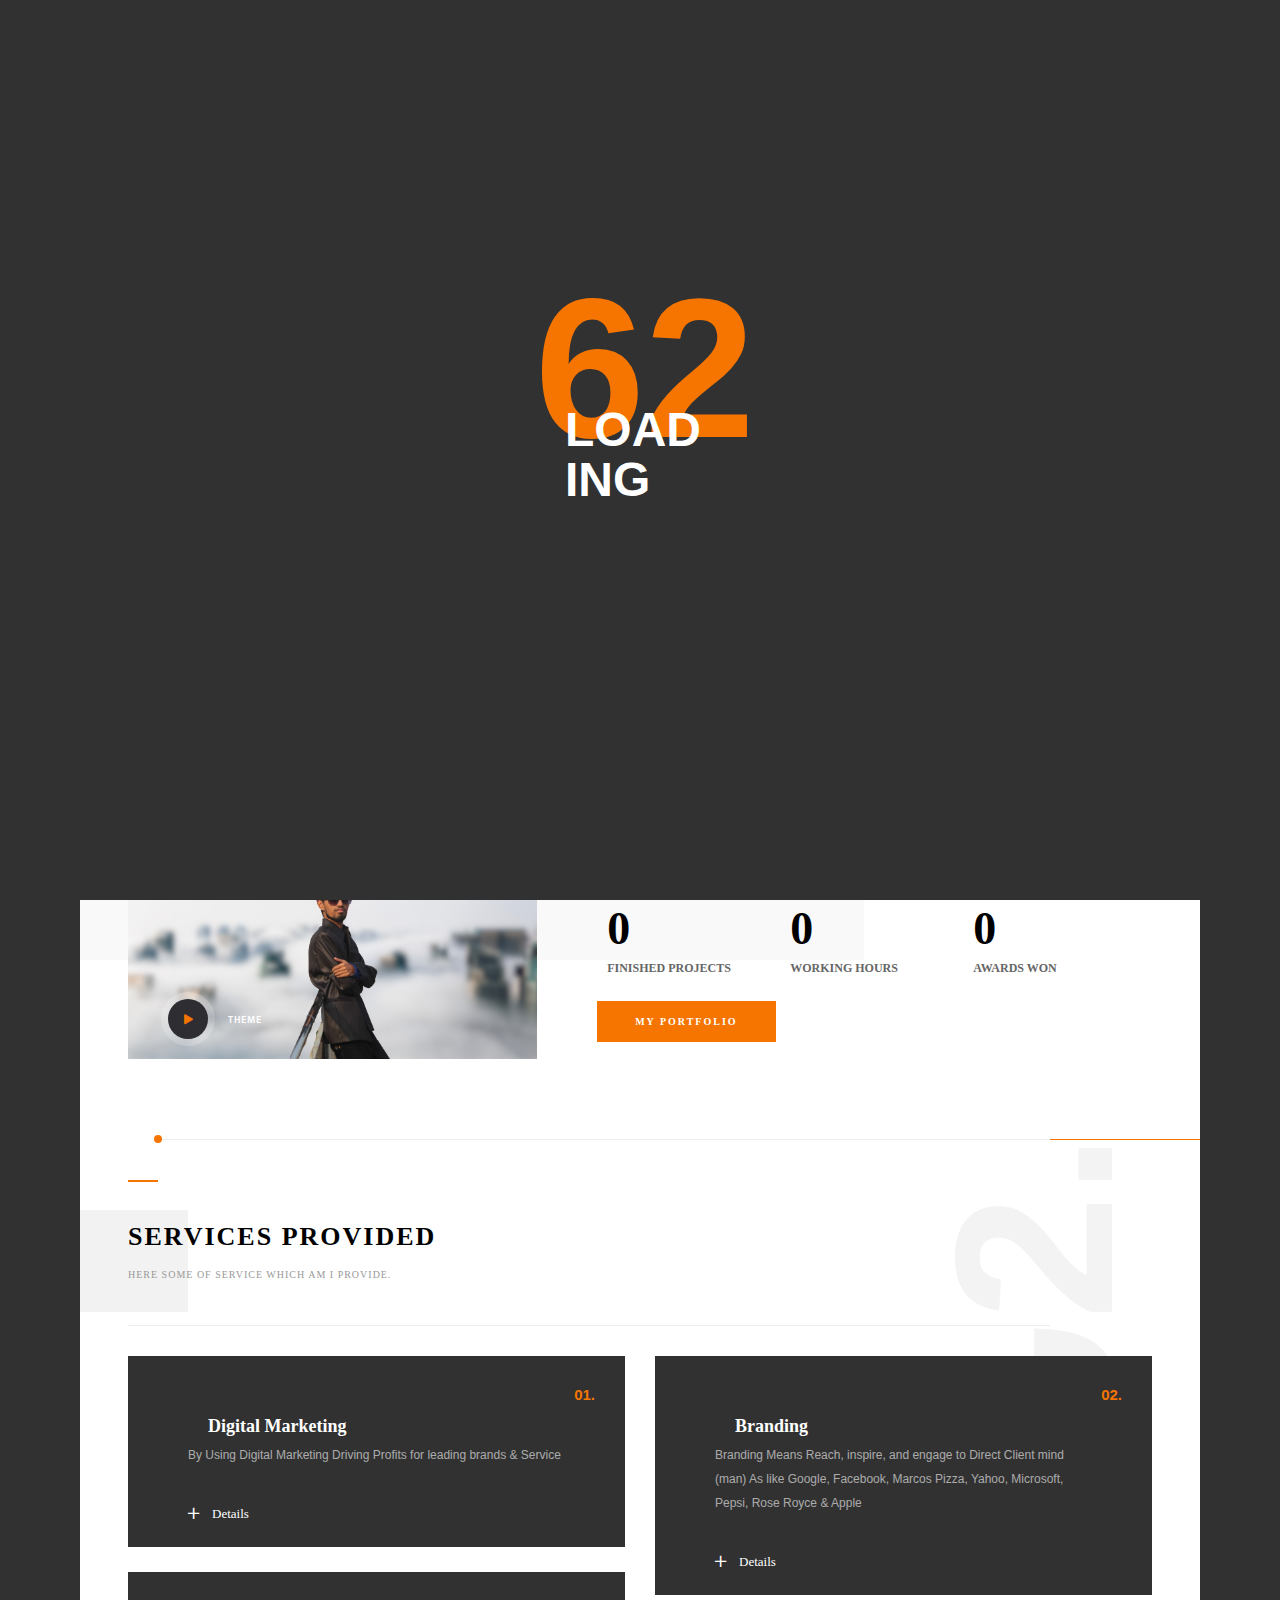
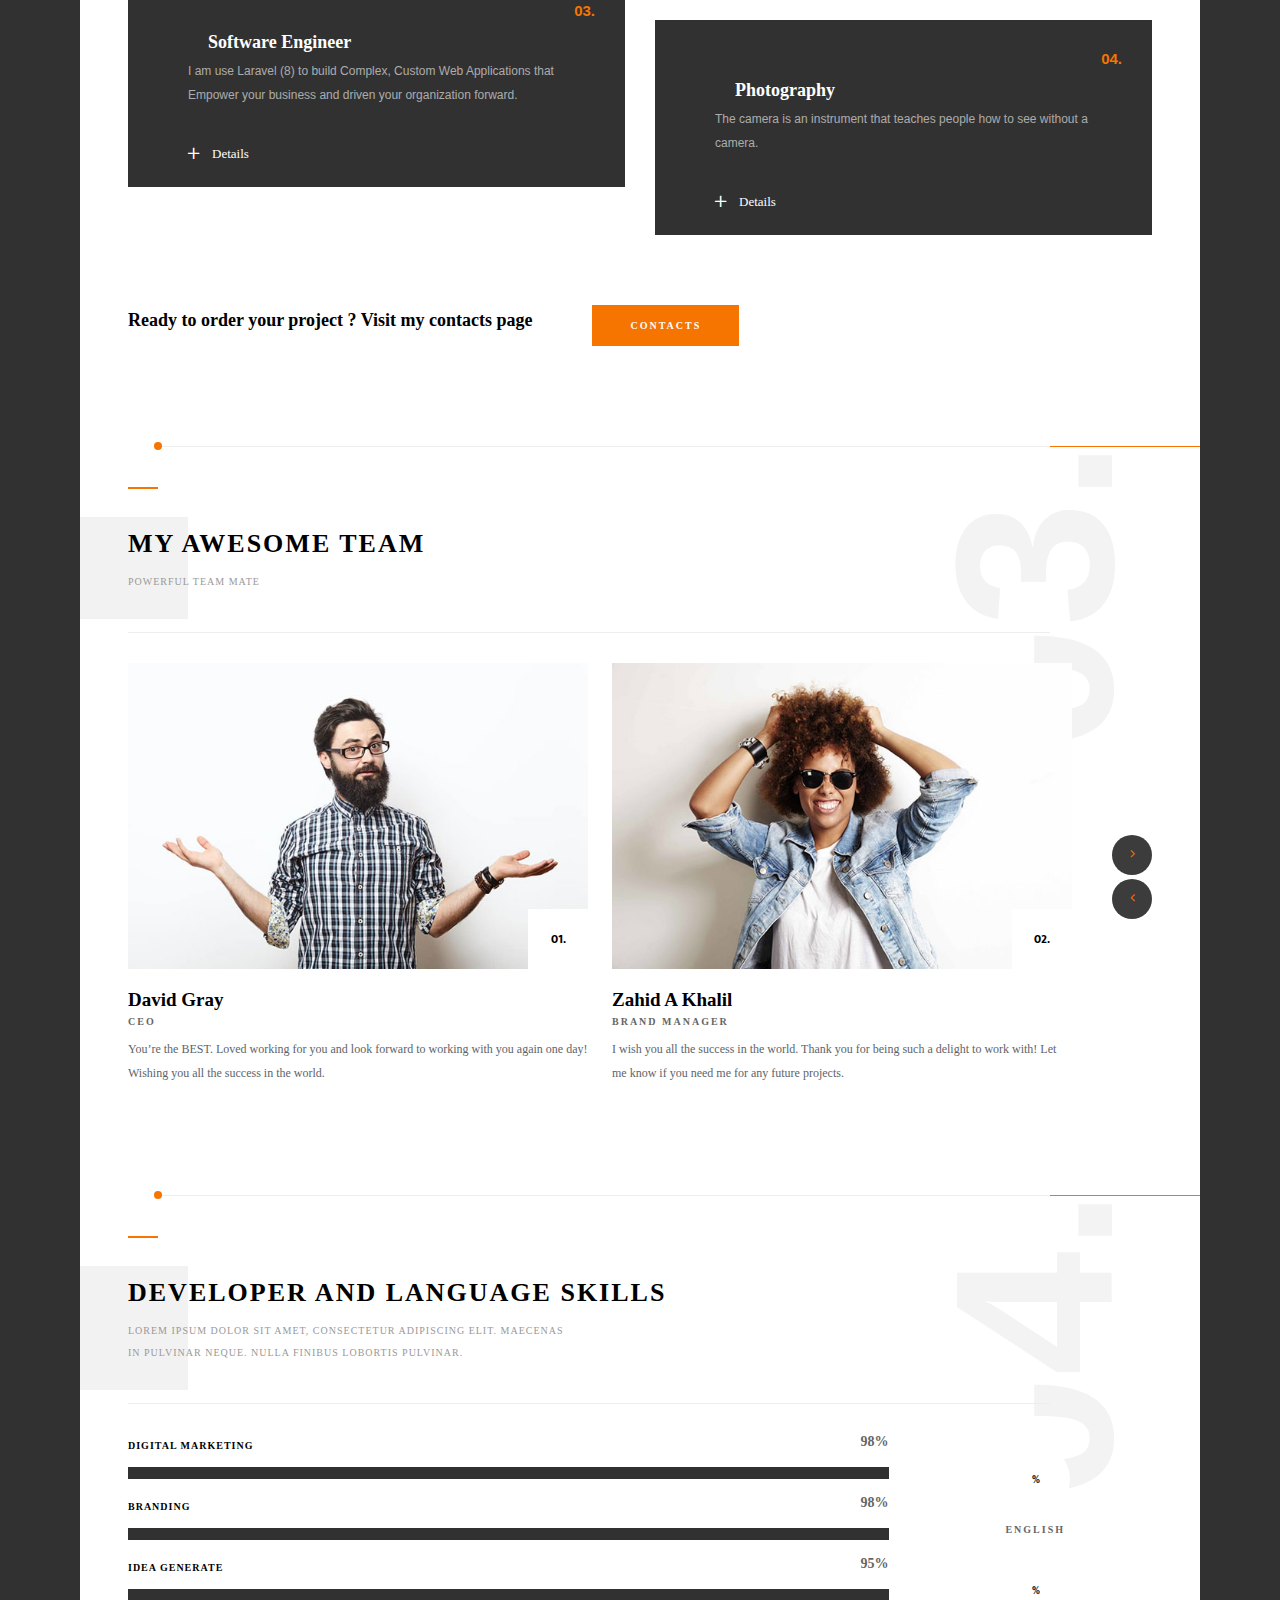
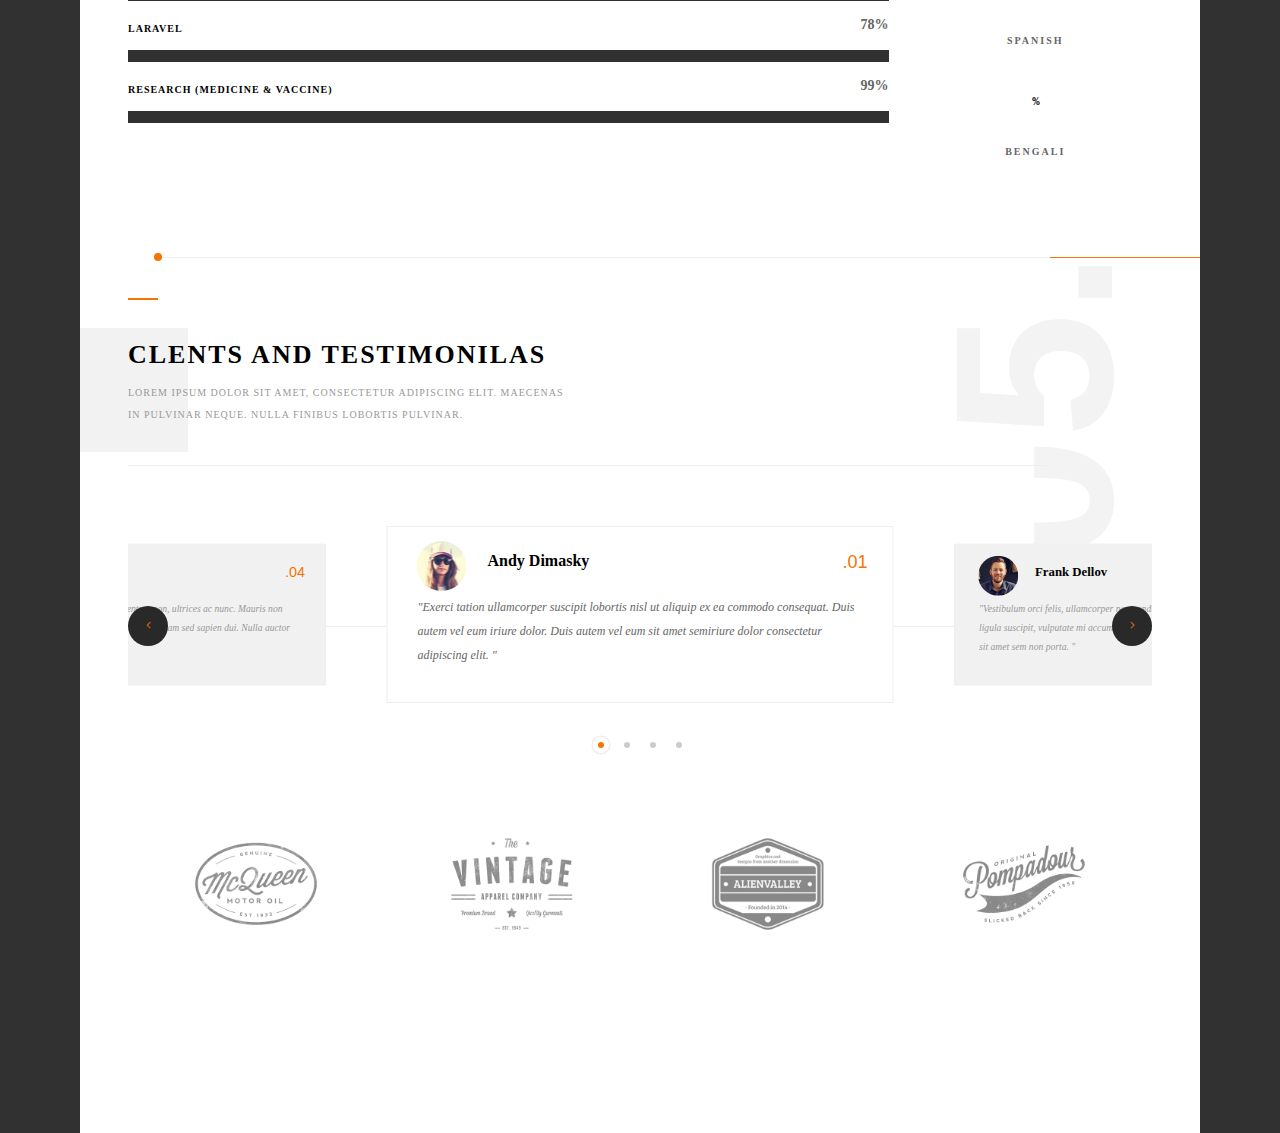
==== about.html @ 02df58ff "final" ====
<!DOCTYPE html>
<html class="no-js" lang="en-US" prefix="og: https://ogp.me/ns#">

<!-- Mirrored from www.shahidmahmum.com/about/ by HTTrack Website Copier/3.x [XR&CO'2014], Sat, 22 Jan 2022 09:14:54 GMT -->
<!-- Added by HTTrack -->
<meta http-equiv="content-type" content="text/html;charset=UTF-8" /><!-- /Added by HTTrack -->

<head>
    <
    <meta charset="UTF-8">
    <meta name="viewport"
        content="width=device-width, initial-scale=1.0, minimum-scale=1.0, maximum-scale=1.0, user-scalable=no">
    <title>About - Shahid Mahmum</title>    

 
    <style type="text/css">
        img.wp-smiley,
        img.emoji {
            display: inline !important;
            border: none !important;
            box-shadow: none !important;
            height: 1em !important;
            width: 1em !important;
            margin: 0 .07em !important;
            vertical-align: -0.1em !important;
            background: none !important;
            padding: 0 !important;
        }
    </style>

    <style id='wp-block-library-theme-inline-css' type='text/css'>
        #start-resizable-editor-section {
            display: none
        }

        .wp-block-audio figcaption {
            color: #555;
            font-size: 13px;
            text-align: center
        }

        .is-dark-theme .wp-block-audio figcaption {
            color: hsla(0, 0%, 100%, .65)
        }

        .wp-block-code {
            font-family: Menlo, Consolas, monaco, monospace;
            color: #1e1e1e;
            padding: .8em 1em;
            border: 1px solid #ddd;
            border-radius: 4px
        }

        .wp-block-embed figcaption {
            color: #555;
            font-size: 13px;
            text-align: center
        }

        .is-dark-theme .wp-block-embed figcaption {
            color: hsla(0, 0%, 100%, .65)
        }

        .blocks-gallery-caption {
            color: #555;
            font-size: 13px;
            text-align: center
        }

        .is-dark-theme .blocks-gallery-caption {
            color: hsla(0, 0%, 100%, .65)
        }

        .wp-block-image figcaption {
            color: #555;
            font-size: 13px;
            text-align: center
        }

        .is-dark-theme .wp-block-image figcaption {
            color: hsla(0, 0%, 100%, .65)
        }

        .wp-block-pullquote {
            border-top: 4px solid;
            border-bottom: 4px solid;
            margin-bottom: 1.75em;
            color: currentColor
        }

        .wp-block-pullquote__citation,
        .wp-block-pullquote cite,
        .wp-block-pullquote footer {
            color: currentColor;
            text-transform: uppercase;
            font-size: .8125em;
            font-style: normal
        }

        .wp-block-quote {
            border-left: .25em solid;
            margin: 0 0 1.75em;
            padding-left: 1em
        }

        .wp-block-quote cite,
        .wp-block-quote footer {
            color: currentColor;
            font-size: .8125em;
            position: relative;
            font-style: normal
        }

        .wp-block-quote.has-text-align-right {
            border-left: none;
            border-right: .25em solid;
            padding-left: 0;
            padding-right: 1em
        }

        .wp-block-quote.has-text-align-center {
            border: none;
            padding-left: 0
        }

        .wp-block-quote.is-large,
        .wp-block-quote.is-style-large {
            border: none
        }

        .wp-block-search .wp-block-search__label {
            font-weight: 700
        }

        .wp-block-group.has-background {
            padding: 1.25em 2.375em;
            margin-top: 0;
            margin-bottom: 0
        }

        .wp-block-separator {
            border: none;
            border-bottom: 2px solid;
            margin-left: auto;
            margin-right: auto;
            opacity: .4
        }

        .wp-block-separator:not(.is-style-wide):not(.is-style-dots) {
            width: 100px
        }

        .wp-block-separator.has-background:not(.is-style-dots) {
            border-bottom: none;
            height: 1px
        }

        .wp-block-separator.has-background:not(.is-style-wide):not(.is-style-dots) {
            height: 2px
        }

        .wp-block-table thead {
            border-bottom: 3px solid
        }

        .wp-block-table tfoot {
            border-top: 3px solid
        }

        .wp-block-table td,
        .wp-block-table th {
            padding: .5em;
            border: 1px solid;
            word-break: normal
        }

        .wp-block-table figcaption {
            color: #555;
            font-size: 13px;
            text-align: center
        }

        .is-dark-theme .wp-block-table figcaption {
            color: hsla(0, 0%, 100%, .65)
        }

        .wp-block-video figcaption {
            color: #555;
            font-size: 13px;
            text-align: center
        }

        .is-dark-theme .wp-block-video figcaption {
            color: hsla(0, 0%, 100%, .65)
        }

        .wp-block-template-part.has-background {
            padding: 1.25em 2.375em;
            margin-top: 0;
            margin-bottom: 0
        }

        #end-resizable-editor-section {
            display: none
        }
    </style>     
 
    <style type="text/css">
        .recentcomments a {
            display: inline !important;
            padding: 0 !important;
            margin: 0 !important;
        }
    </style>
    <meta name="generator" content="Powered by WPBakery Page Builder - drag and drop page builder for WordPress." />
    <meta name="generator"
        content="Powered by Slider Revolution 6.4.11 - responsive, Mobile-Friendly Slider Plugin for WordPress with comfortable drag and drop interface." />
    <script type="text/javascript">function setREVStartSize(e) {
            //window.requestAnimationFrame(function() {				 
            window.RSIW = window.RSIW === undefined ? window.innerWidth : window.RSIW;
            window.RSIH = window.RSIH === undefined ? window.innerHeight : window.RSIH;
            try {
                var pw = document.getElementById(e.c).parentNode.offsetWidth,
                    newh;
                pw = pw === 0 || isNaN(pw) ? window.RSIW : pw;
                e.tabw = e.tabw === undefined ? 0 : parseInt(e.tabw);
                e.thumbw = e.thumbw === undefined ? 0 : parseInt(e.thumbw);
                e.tabh = e.tabh === undefined ? 0 : parseInt(e.tabh);
                e.thumbh = e.thumbh === undefined ? 0 : parseInt(e.thumbh);
                e.tabhide = e.tabhide === undefined ? 0 : parseInt(e.tabhide);
                e.thumbhide = e.thumbhide === undefined ? 0 : parseInt(e.thumbhide);
                e.mh = e.mh === undefined || e.mh == "" || e.mh === "auto" ? 0 : parseInt(e.mh, 0);
                if (e.layout === "fullscreen" || e.l === "fullscreen")
                    newh = Math.max(e.mh, window.RSIH);
                else {
                    e.gw = Array.isArray(e.gw) ? e.gw : [e.gw];
                    for (var i in e.rl) if (e.gw[i] === undefined || e.gw[i] === 0) e.gw[i] = e.gw[i - 1];
                    e.gh = e.el === undefined || e.el === "" || (Array.isArray(e.el) && e.el.length == 0) ? e.gh : e.el;
                    e.gh = Array.isArray(e.gh) ? e.gh : [e.gh];
                    for (var i in e.rl) if (e.gh[i] === undefined || e.gh[i] === 0) e.gh[i] = e.gh[i - 1];

                    var nl = new Array(e.rl.length),
                        ix = 0,
                        sl;
                    e.tabw = e.tabhide >= pw ? 0 : e.tabw;
                    e.thumbw = e.thumbhide >= pw ? 0 : e.thumbw;
                    e.tabh = e.tabhide >= pw ? 0 : e.tabh;
                    e.thumbh = e.thumbhide >= pw ? 0 : e.thumbh;
                    for (var i in e.rl) nl[i] = e.rl[i] < window.RSIW ? 0 : e.rl[i];
                    sl = nl[0];
                    for (var i in nl) if (sl > nl[i] && nl[i] > 0) { sl = nl[i]; ix = i; }
                    var m = pw > (e.gw[ix] + e.tabw + e.thumbw) ? 1 : (pw - (e.tabw + e.thumbw)) / (e.gw[ix]);
                    newh = (e.gh[ix] * m) + (e.tabh + e.thumbh);
                }
                if (window.rs_init_css === undefined) window.rs_init_css = document.head.appendChild(document.createElement("style"));
                document.getElementById(e.c).height = newh + "px";
                window.rs_init_css.innerHTML += "#" + e.c + "_wrapper { height: " + newh + "px }";
            } catch (e) {
                console.log("Failure at Presize of Slider:" + e)
            }
            //});
        };</script>
    <style id="zonar-dynamic-css" title="dynamic-css" class="redux-options-output">
        body {
            font-family: Ubuntu;
            font-display: swap;
        }

        p,
        .main-about-text-area {
            font-family: Ubuntu;
            font-display: swap;
        }

        .loading-text-container {
            font-family: Ubuntu;
            font-display: swap;
        }

        .btn,
        .vc-section button,
        .custom-form button,
        .vc-section input[type=submit] {
            font-family: Ubuntu;
            font-display: swap;
        }

        .start-btn {
            font-family: Ubuntu;
            font-display: swap;
        }

        .page-subtitle {
            font-family: Ubuntu;
            font-display: swap;
        }

        .menu-button-text,
        .share-btn span {
            font-family: Ubuntu;
            font-display: swap;
        }

        .ns-text-logo {
            font-family: Ubuntu;
            font-display: swap;
        }

        .sliding-menu a {
            font-family: Ubuntu;
            font-display: swap;
        }

        .sliding-menu a:hover {
            font-family: Ubuntu;
            font-display: swap;
        }

        .current-menu-parent>a,
        .current-menu-item>a {
            font-family: Ubuntu;
            font-display: swap;
        }

        .header-contacts li,
        .contacts-btn {
            font-family: Ubuntu;
            font-display: swap;
        }

        .page-scroll-nav_wrap li a,
        .fixed-bottom-panel .gallery-filters a,
        .pagination a {
            font-family: Ubuntu;
            font-display: swap;
        }

        .half-hero-wrap h1,
        .hhw-vis.half-hero-wrap h1 {
            font-family: Ubuntu;
            font-display: swap;
        }

        .half-hero-wrap h4 {
            font-family: Ubuntu;
            font-display: swap;
        }

        .grid-carousel-title h3,
        .grid-carousel-title h3 a {
            font-family: Ubuntu;
            font-display: swap;
        }

        .grid-carousel-title h4 {
            font-family: Ubuntu;
            font-display: swap;
        }

        .hhw_header {
            font-family: Ubuntu;
            font-display: swap;
        }

        .hero-decor-numb {
            font-family: Ubuntu;
            font-display: swap;
        }

        .hero-facts-wrap .inline-facts h6 {
            font-family: Ubuntu;
            font-display: swap;
        }

        .hero-facts-wrap .num {
            font-family: Ubuntu;
            font-display: swap;
        }

        .hero_promo-title h4 {
            font-family: Ubuntu;
            font-display: swap;
        }

        .hero_promo-title p {
            font-family: Ubuntu;
            font-display: swap;
        }

        .fixed-column-wrap_title h2 {
            font-family: Ubuntu;
            font-display: swap;
        }

        .fixed-column-wrap_title p {
            font-family: Ubuntu;
            font-display: swap;
        }

        .scroll-notifer {
            font-family: Ubuntu;
            font-display: swap;
        }

        .contact-details-title h2 {
            font-family: Ubuntu;
            font-display: swap;
        }

        .contact-details ul li span {
            font-family: Ubuntu;
            font-display: swap;
        }

        .contact-details ul li,
        .contact-details ul li a {
            font-family: Ubuntu;
            font-display: swap;
        }

        .blog-btn {
            font-family: Ubuntu;
            font-display: swap;
        }

        .blog-btn-filter ul li a {
            font-family: Ubuntu;
            font-display: swap;
        }

        .post-det h3,
        .post-det h3 a {
            font-family: Ubuntu;
            font-display: swap;
        }

        .post-header span,
        .post-header a {
            font-family: Ubuntu;
            font-display: swap;
        }

        .post-link {
            font-family: Ubuntu;
            font-display: swap;
        }

        .section-title h3 {
            font-family: Ubuntu;
            font-display: swap;
        }

        .section-title p {
            font-family: Ubuntu;
            font-display: swap;
        }

        .inline-facts-wrap h6 {
            font-family: Ubuntu;
            font-display: swap;
        }

        .inline-facts-wrap .num {
            font-family: Ubuntu;
            font-display: swap;
        }

        .team-info h3 {
            font-family: Ubuntu;
            font-display: swap;
        }

        .team-info h4 {
            font-family: Ubuntu;
            font-display: swap;
        }

        .team-box p {
            font-family: Ubuntu;
            font-display: swap;
        }

        .testimonilas-text h3 {
            font-family: Ubuntu;
            font-display: swap;
        }

        .testimonilas-text p {
            font-family: Ubuntu;
            font-display: swap;
        }

        .custom-skillbar-title span {
            font-family: Ubuntu;
            font-display: swap;
        }

        .skill-bar-percent {
            font-family: Ubuntu;
            font-display: swap;
        }

        .piechart-holder h4 {
            font-family: Ubuntu;
            font-display: swap;
        }

        .main-about h2 {
            font-family: Ubuntu;
            font-display: swap;
        }

        .process-details h4 {
            font-family: Ubuntu;
            font-display: swap;
        }

        .show-phdc span {
            font-family: Ubuntu;
            font-display: swap;
        }

        .pdcw_list li {
            font-family: Ubuntu;
            font-display: swap;
        }

        .srv-link-text h4 {
            font-family: Ubuntu;
            font-display: swap;
        }

        .accordion a.toggle {
            font-family: Ubuntu;
            font-display: swap;
        }

        .accordion-inner,
        .accordion-inner p {
            font-family: Ubuntu;
            font-display: swap;
        }

        .project-details ul li,
        .project-details ul:after {
            font-family: Ubuntu;
            font-display: swap;
        }

        .pr-subtitle {
            font-family: Ubuntu;
            font-display: swap;
        }
    </style>
    <style type="text/css" class="zonar-custom-dynamic-css">

    </style>


    <noscript>
        <style>
            .wpb_animate_when_almost_visible {
                opacity: 1;
            }
        </style>
    </noscript>



    <!-- -------------------Custom CSS-------------------- -->
    <link rel="stylesheet" href="./assets/css/pluginsc8d8.css">
    <link rel="stylesheet" href="./assets/css/stylec8d8.css">
    <link rel="stylesheet" href="./assets/css/colorc8d8.css">
    <link rel="stylesheet" href="./assets/css/js_composer.min31dc.css">


</head>

<body class="page-template-default page page-id-18 wp-embed-responsive wpb-js-composer js-comp-ver-6.6.0 vc_responsive">
    <!-- loader   -->
    <div class="loader">
        <div class="loading-text-container "><span class="loading-text">Load<strong>ing</strong></span> <span
                class="loader_count">0</span></div>
        <div class="loader-anim"></div>
        <div class="loader-anim2 color-bg"></div>
    </div>
    <!-- loader  end-->
    <!-- main start  -->
    <div id="main">
        <!-- header-->
        <header class="main-header">
            <!-- logo  -->
            <a href="../index.html" class="ajax logo-holder"><img src="./assets/images/abcd.png"
                    alt="Shahid Mahmum"></a>

            <!-- logo end -->
            <!-- nav-button-wrap-->
            <div class="nav-button but-hol">
                <span class="ncs"></span>
                <span class="nos"></span>
                <span class="nbs"></span>
                <div class="menu-button-text">Menu</div>
            </div>
            <!-- nav-button-wrap end-->
            <!-- header-contacts-->
            <div class="header-contacts">
                <ul>
                    <li><span>01. Call</span> <a href="tel:+16198210901">+16198210901</a></li>
                    <li><span>02. Write</span> <a href="mailto:info@shahidmahmum.com">info@shahidmahmum.com</a></li>
                </ul>

                <a href="../contacts/index.html" class="ajax contacts-btn"> Get in touch </a>
            </div>
            <!-- header-contacts end-->
        </header>
        <!-- header end-->
        <!-- left-header-->
        <aside class="left-header">
            <span class="lh_dec color-bg"></span>
            <div class="left-header_social">
                <ul>
                    <li><a target="_blank" href="https://www.facebook.com/shahidmahmum"><i
                                class="fab fa-facebook-f"></i></a></li>

                    <li><a target="_blank" href="https://www.twitter.com/shahidmahmum"><i
                                class="fab fa-twitter"></i></a></li>





                    <li><a target="_blank" href="https://www.linkedin.com/shahidmahmum"><i
                                class="fab fa-linkedin"></i></a></li>

                    <li><a target="_blank" href="https://www.youtube.com/shahidmahmum"><i
                                class="fab fa-youtube"></i></a></li>



                    <li><a target="_blank" href="https://www.instagram.com/shahidmahmum"><i
                                class="fab fa-instagram"></i></a></li>


                </ul>
            </div>
        </aside>
        <!-- left-header end-->
        <!-- share button-->
        <div class="share-btn showshare color-bg"><span>Share <i class="fal fa-plus"></i></span></div>
        <!-- share button end-->
        <!-- right header-->
        <div class="hc_dec_color">
            <div class="page-subtitle"><span></span></div>
        </div>

        <!-- right header end-->
        <!-- wrapper  -->
        <div id="wrapper">
            <!-- content-holder  -->
            <!-- navigation menu-->
            <div class="nav-holder">
                <div class="nav-holder-wrap but-hol">
                    <div class="nav-container fl-wrap">
                        <!-- nav -->
                        <nav class="nav-inner" id="menu">
                            <ul>
                                <li id="menu-item-9"
                                    class="menu-item menu-item-type-custom menu-item-object-custom current-menu-item current_page_item menu-item-home">
                                    <a href="index.html" class="ajax">Home</a>
                                </li>
                                <li id="menu-item-58" class="menu-item menu-item-type-post_type menu-item-object-page">
                                    <a href="about.html" class="ajax">About</a>
                                </li>
                                <li id="menu-item-167" class="menu-item menu-item-type-custom menu-item-object-custom">
                                    <a href="blog.html" class="ajax">Blog</a>
                                </li>
                                <li id="menu-item-92" class="menu-item menu-item-type-custom menu-item-object-custom"><a
                                        href="portfolio.html" class="ajax">Portfolio</a></li>
                                <li id="menu-item-90" class="menu-item menu-item-type-post_type menu-item-object-page">
                                    <a href="contacts.html" class="ajax">Contacts</a>
                                </li>
                            </ul>
                        </nav>
                        <!-- nav end-->
                    </div>
                    <div class="nav-footer"><span>
                            © shahidmahmum 2021 / All rights reserved. </span></div>
                    <div class="nav-holder-wrap_line"></div>
                    <div class="nav-holder-wrap_dec"></div>
                </div>
            </div>
            <div class="nav-overlay"></div>
            <!-- navigation menu end  -->
            <!-- content-->
            <div class="content" data-pagetitle="About">
                <div class="page-scroll-nav">
                    <nav class="scroll-init page-scroll-nav_wrap">
                        <ul class="no-list-style init_hidden_filter">
                            <li><a class="scroll-link fbgs  act-sec" href="#sec1"
                                    data-bgtext="01"><span>About</span></a></li>
                            <li><a class="scroll-link fbgs " href="#sec2" data-bgtext="02"><span>Services</span></a>
                            </li>
                            <li><a class="scroll-link fbgs " href="#sec3" data-bgtext="03"><span>Team</span></a></li>
                            <li><a class="scroll-link fbgs " href="#sec4" data-bgtext="04"><span>Skills</span></a></li>
                            <li><a class="scroll-link fbgs " href="#sec5" data-bgtext="05"><span>Clients</span></a></li>
                        </ul>
                        <div class="psn_button act-filter"><i class="fal fa-sort"></i> FIlter </div>
                    </nav>
                </div>
                <!-- hero-section-dec-->
                <div class="hero-section-dec color-bg">
                    <div class="progress-indicator">
                        <svg xmlns="http://www.w3.org/2000/svg" viewBox="-1 -1 34 34">
                            <circle cx="16" cy="16" r="15.9155" class="progress-bar__background" />
                            <circle cx="16" cy="16" r="15.9155" class="progress-bar__progress 
                                    js-progress-bar" />
                        </svg>
                    </div>
                </div>
                <!-- hero-section-dec end-->

                <!--fixed-column-wrap-->
                <div class="fixed-column-wrap">
                    <div class="pr-bg"></div>
                    <!--fixed-column-wrap-content-->
                    <div class="fixed-column-wrap-content">
                        <!--slideshow-container-->
                        <!-- speed  -->
                        <!-- delay  -->
                        <div class="slideshow-container">
                            <div class="slideshow-container_wrap fl-wrap full-height">
                                <div class="swiper-container" data-slider-speed="1400" data-slider-delay="2500">
                                    <div class="swiper-wrapper">
                                        <!--ms_item-->
                                        <div class="swiper-slide">
                                            <div class="ms-item_fs fl-wrap">
                                                <div class="bg par-elem"
                                                    data-bg="./assets/images/S-Mahmum.jpg">
                                                </div>
                                            </div>
                                        </div>
                                        <!--ms_item end-->
                                        <!--ms_item-->
                                        <div class="swiper-slide">
                                            <div class="ms-item_fs fl-wrap">
                                                <div class="bg par-elem"
                                                    data-bg="./assets/images/Tour-Picture.png">
                                                </div>
                                            </div>
                                        </div>
                                        <!--ms_item end-->
                                        <!--ms_item-->
                                        <div class="swiper-slide">
                                            <div class="ms-item_fs fl-wrap">
                                                <div class="bg par-elem"
                                                    data-bg="./assets/images/IMG_6798.jpg-removebg-preview-e1625374415397.png">
                                                </div>
                                            </div>
                                        </div>
                                        <!--ms_item end-->
                                        <!--ms_item-->
                                        <div class="swiper-slide">
                                            <div class="ms-item_fs fl-wrap">
                                                <div class="bg par-elem"
                                                    data-bg="./assets/images/Shahid-Mahmum-Tour.png">
                                                </div>
                                            </div>
                                        </div>
                                        <!--ms_item end-->

                                    </div>
                                </div>
                            </div>
                        </div>
                        <!--slideshow-container end-->
                        <div class="overlay"></div>
                        <div class="progress-bar-wrap bot-element">
                            <div class="progress-bar"></div>
                        </div>
                        <!--fixed-column-wrap_title-->
                        <div class="fixed-column-wrap_title first-tile_load">
                            <h2>ABOUT <br>ME</h2>
                        </div>
                        <!--fixed-column-wrap_title end-->
                        <div class="fixed-column-dec"></div>
                        <div class="scroll-notifer">Scroll Down </div>
                        <div class="section-counter">
                            <div class="sc_current"><span>01</span></div>
                            <div class="sc_total"></div>
                        </div>
                        <div class="fcwc-pagination fcwc-wrap"></div>
                    </div>
                    <!--fixed-column-wrap-content end-->
                </div>
                <!--fixed-column-wrap end-->
                <!--column-wrap-->
                <div class="column-wrap">
                    <!--column-wrap-container -->
                    <div class="column-wrap-container fl-wrap">

                        <div class="col-wc_dec"></div>
                        <div class="container-disable fl-wrap wr-default-page">
                            <div class="clear"></div>
                            <section id="sec1" class="scroll_sec vc_template">
                                <div class="container">
                                    <div class="section-title">
                                        <h3> Some Words About Me</h3>
                                        <p>Here Some Data of Me </p>
                                    </div>
                                </div>
                                <div class="container">
                                    <div class="row">
                                        <div class="wpb_column vc_column_container vc_col-sm-5">
                                            <div class="vc_column-inner">
                                                <div class="wpb_wrapper">
                                                    <div class="dec-img   fl-wrap"><img src="./assets/images/5-1.png"
                                                            class="respimg" alt="5"><a class="video_link image-popup"
                                                            href="#"><i class="fas fa-play"></i><span>Theme</span></a>
                                                    </div>
                                                </div>
                                            </div>
                                        </div>
                                        <div class="wpb_column vc_column_container vc_col-sm-7">
                                            <div class="vc_column-inner">
                                                <div class="wpb_wrapper">
                                                    <div class="main-about fl-wrap">
                                                        <h2>Innovative solutions to boost <br><span> your creative
                                                            </span> projects</h2>
                                                        <div class="main-about-text-area">Update Soon</div>
                                                    </div>
                                                    <div class="clear"></div>
                                                    <div class="main-about fl-wrap">
                                                        <div class="facts-container fl-wrap ">
                                                            <div class="inline-facts-wrap">
                                                                <div class="inline-facts">
                                                                    <div class="milestone-counter">
                                                                        <div class="stats animaper">
                                                                            <div class="num" data-content="0"
                                                                                data-num="197">0</div>
                                                                        </div>
                                                                    </div>
                                                                    <h6>Finished projects</h6>
                                                                </div>
                                                            </div>
                                                            <div class="inline-facts-wrap">
                                                                <div class="inline-facts">
                                                                    <div class="milestone-counter">
                                                                        <div class="stats animaper">
                                                                            <div class="num" data-content="0"
                                                                                data-num="8000">0</div>
                                                                        </div>
                                                                    </div>
                                                                    <h6>WORKING HOURS</h6>
                                                                </div>
                                                            </div>
                                                            <div class="inline-facts-wrap">
                                                                <div class="inline-facts">
                                                                    <div class="milestone-counter">
                                                                        <div class="stats animaper">
                                                                            <div class="num" data-content="0"
                                                                                data-num="5">0</div>
                                                                        </div>
                                                                    </div>
                                                                    <h6>Awards won</h6>
                                                                </div>
                                                            </div>
                                                        </div>
                                                    </div>
                                                    <div class="clear"></div>
                                                    <div class="main-about fl-wrap"><a
                                                            href="../portfolio/concept/index.html"
                                                            class="ajax  btn  color-bg  fl-btn"><span>My
                                                                Portfolio</span></a></div>
                                                </div>
                                            </div>
                                        </div>
                                    </div>
                                </div>
                                <div class="section-number"><span>0</span>1.</div>
                            </section>
                            <div class="section-separator fl-wrap"><span></span></div>
                            <div class="clear"></div>
                            <section id="sec2" class="scroll_sec vc_template">
                                <div class="container">
                                    <div class="section-title">
                                        <h3> Services Provided</h3>
                                        <p>Here some of Service which am i provide. </p>
                                    </div>
                                </div>
                                <div class="container">
                                    <div class="row">
                                        <div class="wpb_column vc_column_container vc_col-sm-12">
                                            <div class="vc_column-inner">
                                                <div class="wpb_wrapper">
                                                    <div class="vc_row wpb_row vc_inner vc_row-fluid">
                                                        <div class="wpb_column vc_column_container vc_col-sm-6">
                                                            <div class="vc_column-inner">
                                                                <div class="wpb_wrapper">
                                                                    <div class="clear"></div>
                                                                    <div class="process-details "><span class="pd-icon">
                                                                            <i
                                                                                class="Promote Yourself Globally By Using Virtual World"></i>
                                                                        </span>
                                                                        <h4>Digital Marketing</h4>
                                                                        <div class="clearfix"></div>
                                                                        <p>By Using Digital Marketing Driving Profits
                                                                            for leading brands &amp; Service</p><span
                                                                            class="process-numder">01.</span>
                                                                        <div class="show-phdc"><i
                                                                                class="fal fa-plus"></i>
                                                                            <span>Details</span>
                                                                        </div>
                                                                        <div class="proces-details-content">
                                                                            <div class="close-hidden_pdc"><i
                                                                                    class="fal fa-times"></i></div>
                                                                            <div class="proces-details-content-wrap">
                                                                                <ul class="pdcw_list fl-wrap">
                                                                                    <li>Concept</li>
                                                                                    <li>Make</li>
                                                                                    <li>Launch</li>
                                                                                </ul>
                                                                                <p>Digital Marketing is the Act of
                                                                                    established Company Via selling
                                                                                    products and services through
                                                                                    Channels such as Social Media, SEO,
                                                                                    Email, Mobile Apps &amp; Many More .
                                                                                    Basically, digital marketing is the
                                                                                    Heart to Growth (Globally) business
                                                                                    to less use money &amp; effort via
                                                                                    Online.</p>
                                                                            </div>
                                                                        </div>
                                                                    </div>
                                                                    <div class="clear"></div>
                                                                    <div class="process-details "><span class="pd-icon">
                                                                            <i class="WEB"></i>
                                                                        </span>
                                                                        <h4>Software Engineer</h4>
                                                                        <div class="clearfix"></div>
                                                                        <p>I am use Laravel (8) to build Complex, Custom
                                                                            Web Applications that Empower your business
                                                                            and driven your organization forward.</p>
                                                                        <span class="process-numder">03.</span>
                                                                        <div class="show-phdc"><i
                                                                                class="fal fa-plus"></i>
                                                                            <span>Details</span>
                                                                        </div>
                                                                        <div class="proces-details-content">
                                                                            <div class="close-hidden_pdc"><i
                                                                                    class="fal fa-times"></i></div>
                                                                            <div class="proces-details-content-wrap">
                                                                                <ul class="pdcw_list fl-wrap">
                                                                                    <li>CONCEPT</li>
                                                                                    <li>DESIGN</li>
                                                                                    <li>3D MODELING</li>
                                                                                </ul>
                                                                                <p>I started developing with Laravel as
                                                                                    soon as I came out in public. Since
                                                                                    then we have accumulated several
                                                                                    years of experience in creating
                                                                                    custom Laravel applications for
                                                                                    companies in a variety of
                                                                                    industries, from healthcare to the
                                                                                    arts to retail &amp; Many.</p>
                                                                            </div>
                                                                        </div>
                                                                    </div>
                                                                </div>
                                                            </div>
                                                        </div>
                                                        <div class="wpb_column vc_column_container vc_col-sm-6">
                                                            <div class="vc_column-inner">
                                                                <div class="wpb_wrapper">
                                                                    <div class="clear"></div>
                                                                    <div class="process-details "><span class="pd-icon">
                                                                            <i
                                                                                class="Build your Company/Service /Product"></i>
                                                                        </span>
                                                                        <h4>Branding</h4>
                                                                        <div class="clearfix"></div>
                                                                        <p>Branding Means Reach, inspire, and engage to
                                                                            Direct Client mind (man) As like Google,
                                                                            Facebook, Marcos Pizza, Yahoo, Microsoft,
                                                                            Pepsi, Rose Royce &amp; Apple</p><span
                                                                            class="process-numder">02.</span>
                                                                        <div class="show-phdc"><i
                                                                                class="fal fa-plus"></i>
                                                                            <span>Details</span>
                                                                        </div>
                                                                        <div class="proces-details-content">
                                                                            <div class="close-hidden_pdc"><i
                                                                                    class="fal fa-times"></i></div>
                                                                            <div class="proces-details-content-wrap">
                                                                                <ul class="pdcw_list fl-wrap">
                                                                                    <li>Concept</li>
                                                                                    <li>Make</li>
                                                                                    <li>Launch</li>
                                                                                </ul>
                                                                                <p>Brand (Branding) is the process of
                                                                                    creating a strong, positive
                                                                                    perception of a company, its
                                                                                    products or services in the
                                                                                    customer&#039;s mind by combining
                                                                                    such elements as Name, logo, design,
                                                                                    mission statement, and a consistent
                                                                                    theme throughout all marketing
                                                                                    communications. These include
                                                                                    consistent imagery ,name and logos.
                                                                                </p>
                                                                            </div>
                                                                        </div>
                                                                    </div>
                                                                    <div class="clear"></div>
                                                                    <div class="process-details "><span class="pd-icon">
                                                                            <i class="Be the nature to love"></i>
                                                                        </span>
                                                                        <h4>Photography</h4>
                                                                        <div class="clearfix"></div>
                                                                        <p>The camera is an instrument that teaches
                                                                            people how to see without a camera.</p><span
                                                                            class="process-numder">04.</span>
                                                                        <div class="show-phdc"><i
                                                                                class="fal fa-plus"></i>
                                                                            <span>Details</span>
                                                                        </div>
                                                                        <div class="proces-details-content">
                                                                            <div class="close-hidden_pdc"><i
                                                                                    class="fal fa-times"></i></div>
                                                                            <div class="proces-details-content-wrap">
                                                                                <ul class="pdcw_list fl-wrap">
                                                                                    <li>CONCEPT</li>
                                                                                    <li>DESIGN</li>
                                                                                    <li>3D MODELING</li>
                                                                                </ul>
                                                                                <p>Photography is a way of feeling, of
                                                                                    touching, of loving. What you have
                                                                                    caught on film is captured forever.
                                                                                    It remembers little things, long
                                                                                    after you have forgotten everything.
                                                                                </p>
                                                                            </div>
                                                                        </div>
                                                                    </div>
                                                                </div>
                                                            </div>
                                                        </div>
                                                    </div>
                                                    <div class="vc_row wpb_row vc_inner vc_row-fluid">
                                                        <div class="wpb_column vc_column_container vc_col-sm-12">
                                                            <div class="vc_column-inner">
                                                                <div class="wpb_wrapper">
                                                                    <div class="vc_empty_space" style="height: 50px">
                                                                        <span class="vc_empty_space_inner"></span>
                                                                    </div>
                                                                    <div class="srv-link-text fl-wrap">
                                                                        <h4>Ready to order your project ? Visit my
                                                                            contacts page</h4><a
                                                                            href="http://webredox.net/demo/wp/zonar/contacts/"
                                                                            class="btn  color-bg  fl-btn ajax"
                                                                            target="_self"><span>Contacts</span></a>
                                                                    </div>
                                                                </div>
                                                            </div>
                                                        </div>
                                                    </div>
                                                </div>
                                            </div>
                                        </div>
                                    </div>
                                </div>
                                <div class="section-number"><span>0</span>2.</div>
                            </section>
                            <div class="section-separator fl-wrap"><span></span></div>
                            <div class="clear"></div>
                            <section id="sec3" class="scroll_sec vc_template">
                                <div class="container">
                                    <div class="section-title">
                                        <h3> My Awesome Team</h3>
                                        <p>Powerful Team Mate </p>
                                    </div>
                                </div>
                                <div class="container">
                                    <div class="row">
                                        <div class="wpb_column vc_column_container vc_col-sm-12">
                                            <div class="vc_column-inner">
                                                <div class="wpb_wrapper">
                                                    <div class="grid-carousel-wrap fl-wrap ">
                                                        <div class="grid-carousel fl-wrap">
                                                            <div class="swiper-container" data-slider-speed="1400"
                                                                data-slider-play="false">
                                                                <div class="swiper-wrapper">
                                                                    <div class="swiper-slide">
                                                                        <div class="team-box">
                                                                            <div class="team-photo">
                                                                                <div class="overlay"></div><img
                                                                                    src="./assets/images/1-1.jpg"
                                                                                    alt="1" class="respimg"><a
                                                                                    href="mailto:ceo@alexdavidgroup.com"
                                                                                    class="team-contact_btn color-bg"><i
                                                                                        class="fal fa-envelope"></i></a>
                                                                                <div class="team-info-num">01.</div>
                                                                                <ul class="team-social">
                                                                                    <li><a href="#" target="_blank"><i
                                                                                                class="fab fa-facebook-f"></i></a>
                                                                                    </li>
                                                                                    <li><a href="#" target="_blank"><i
                                                                                                class="fab fa-instagram"></i></a>
                                                                                    </li>
                                                                                    <li><a href="#" target="_blank"><i
                                                                                                class="fab fa-twitter"></i></a>
                                                                                    </li>
                                                                                    <li><a href="#" target="_blank"><i
                                                                                                class="fab fa-vk"></i></a>
                                                                                    </li>
                                                                                </ul>
                                                                            </div>
                                                                            <div class="team-info">
                                                                                <h3>David Gray</h3>
                                                                                <h4>CEO</h4>
                                                                                <p>You’re the BEST. Loved working for
                                                                                    you and look forward to working with
                                                                                    you again one day! Wishing you all
                                                                                    the success in the world. </p>
                                                                            </div>
                                                                        </div>
                                                                    </div>
                                                                    <div class="swiper-slide">
                                                                        <div class="team-box">
                                                                            <div class="team-photo">
                                                                                <div class="overlay"></div><img
                                                                                    src="./assets/images/2-2.jpg"
                                                                                    alt="2" class="respimg"><a
                                                                                    href="mailto:zahidak@gmail.com"
                                                                                    class="team-contact_btn color-bg"><i
                                                                                        class="fal fa-envelope"></i></a>
                                                                                <div class="team-info-num">02.</div>
                                                                                <ul class="team-social">
                                                                                    <li><a href="#" target="_blank"><i
                                                                                                class="fab fa-facebook-f"></i></a>
                                                                                    </li>
                                                                                    <li><a href="#" target="_blank"><i
                                                                                                class="fab fa-instagram"></i></a>
                                                                                    </li>
                                                                                    <li><a href="#" target="_blank"><i
                                                                                                class="fab fa-twitter"></i></a>
                                                                                    </li>
                                                                                    <li><a href="#" target="_blank"><i
                                                                                                class="fab fa-xing"></i></a>
                                                                                    </li>
                                                                                </ul>
                                                                            </div>
                                                                            <div class="team-info">
                                                                                <h3>Zahid A Khalil</h3>
                                                                                <h4>Brand Manager</h4>
                                                                                <p>I wish you all the success in the
                                                                                    world. Thank you for being such a
                                                                                    delight to work with! Let me know if
                                                                                    you need me for any future projects.
                                                                                </p>
                                                                            </div>
                                                                        </div>
                                                                    </div>
                                                                    <div class="swiper-slide">
                                                                        <div class="team-box">
                                                                            <div class="team-photo">
                                                                                <div class="overlay"></div><img
                                                                                    src="./assets/images/3-1.jpg"
                                                                                    alt="3" class="respimg"><a
                                                                                    href="mailto:bruntymm@gmail.com"
                                                                                    class="team-contact_btn color-bg"><i
                                                                                        class="fal fa-envelope"></i></a>
                                                                                <div class="team-info-num">03.</div>
                                                                                <ul class="team-social">
                                                                                    <li><a href="#" target="_blank"><i
                                                                                                class="fab fa-facebook-f"></i></a>
                                                                                    </li>
                                                                                    <li><a href="#" target="_blank"><i
                                                                                                class="fab fa-instagram"></i></a>
                                                                                    </li>
                                                                                    <li><a href="#" target="_blank"><i
                                                                                                class="fab fa-twitter"></i></a>
                                                                                    </li>
                                                                                    <li><a href="#" target="_blank"><i
                                                                                                class="fab fa-vk"></i></a>
                                                                                    </li>
                                                                                </ul>
                                                                            </div>
                                                                            <div class="team-info">
                                                                                <h3>Brunty</h3>
                                                                                <h4>Photographer</h4>
                                                                                <p>Creative, polite and a fantastic
                                                                                    communicator. Complete pleasure to
                                                                                    work with you. </p>
                                                                            </div>
                                                                        </div>
                                                                    </div>
                                                                </div>
                                                            </div>
                                                        </div>
                                                        <div class="gc-slider-cont-wrap">
                                                            <div class="gc-slider-cont gc-slider-cont-next"><i
                                                                    class="fal fa-angle-right"></i></div>
                                                            <div class="gc-slider-cont gc-slider-cont-prev"><i
                                                                    class="fal fa-angle-left"></i></div>
                                                        </div>
                                                    </div>
                                                </div>
                                            </div>
                                        </div>
                                    </div>
                                </div>
                                <div class="section-number"><span>0</span>3.</div>
                            </section>
                            <div class="section-separator fl-wrap"><span></span></div>
                            <div class="clear"></div>
                            <section id="sec4" class="scroll_sec vc_template">
                                <div class="container">
                                    <div class="section-title">
                                        <h3> Developer and Language Skills</h3>
                                        <p>LOREM IPSUM DOLOR SIT AMET, CONSECTETUR ADIPISCING ELIT. MAECENAS IN PULVINAR
                                            NEQUE. NULLA FINIBUS LOBORTIS PULVINAR. </p>
                                    </div>
                                </div>
                                <div class="container">
                                    <div class="row">
                                        <div class="wpb_column vc_column_container vc_col-sm-9">
                                            <div class="vc_column-inner">
                                                <div class="wpb_wrapper">
                                                    <div class="clearfix"></div>
                                                    <div class="skillbar-box animaper ">
                                                        <div class="pr-bg pr-bg-white"></div>
                                                        <div class="clearfix"></div>
                                                        <div class="custom-skillbar-title"><span>Digital
                                                                Marketing</span></div>
                                                        <div class="skill-bar-percent">98%</div>
                                                        <div class="skillbar-bg" data-percent="98%">
                                                            <div class="custom-skillbar"></div>
                                                        </div>
                                                        <div class="clearfix"></div>
                                                        <div class="custom-skillbar-title"><span>Branding</span></div>
                                                        <div class="skill-bar-percent">98%</div>
                                                        <div class="skillbar-bg" data-percent="98%">
                                                            <div class="custom-skillbar"></div>
                                                        </div>
                                                        <div class="clearfix"></div>
                                                        <div class="custom-skillbar-title"><span>Idea Generate</span>
                                                        </div>
                                                        <div class="skill-bar-percent">95%</div>
                                                        <div class="skillbar-bg" data-percent="95%">
                                                            <div class="custom-skillbar"></div>
                                                        </div>
                                                        <div class="clearfix"></div>
                                                        <div class="custom-skillbar-title"><span>Laravel</span></div>
                                                        <div class="skill-bar-percent">78%</div>
                                                        <div class="skillbar-bg" data-percent="78%">
                                                            <div class="custom-skillbar"></div>
                                                        </div>
                                                        <div class="clearfix"></div>
                                                        <div class="custom-skillbar-title"><span>Research (Medicine
                                                                &amp; Vaccine)</span></div>
                                                        <div class="skill-bar-percent">99%</div>
                                                        <div class="skillbar-bg" data-percent="99%">
                                                            <div class="custom-skillbar"></div>
                                                        </div>
                                                    </div>
                                                </div>
                                            </div>
                                        </div>
                                        <div class="wpb_column vc_column_container vc_col-sm-3">
                                            <div class="vc_column-inner">
                                                <div class="wpb_wrapper">
                                                    <div class="clearfix"></div>
                                                    <div class="piechart-holder animaper " data-skcolor="#f57500">
                                                        <div class="piechart">
                                                            <span class="chart" data-percent="100">
                                                                <span class="percent"></span>
                                                            </span>
                                                            <div class="clearfix"></div>
                                                            <h4>English</h4>
                                                        </div>
                                                        <div class="piechart">
                                                            <span class="chart" data-percent="50">
                                                                <span class="percent"></span>
                                                            </span>
                                                            <div class="clearfix"></div>
                                                            <h4>Spanish</h4>
                                                        </div>
                                                        <div class="piechart">
                                                            <span class="chart" data-percent="90">
                                                                <span class="percent"></span>
                                                            </span>
                                                            <div class="clearfix"></div>
                                                            <h4>Bengali</h4>
                                                        </div>
                                                    </div>
                                                </div>
                                            </div>
                                        </div>
                                    </div>
                                </div>
                                <div class="section-number"><span>0</span>4.</div>
                            </section>
                            <div class="section-separator fl-wrap"><span></span></div>
                            <div class="clear"></div>
                            <section id="sec5" class="scroll_sec vc_template">
                                <div class="container">
                                    <div class="section-title">
                                        <h3> Clents And Testimonilas</h3>
                                        <p>Lorem ipsum dolor sit amet, consectetur adipiscing elit. Maecenas in pulvinar
                                            neque. Nulla finibus lobortis pulvinar. </p>
                                    </div>
                                </div>
                                <div class="container">
                                    <div class="row">
                                        <div class="wpb_column vc_column_container vc_col-sm-12">
                                            <div class="vc_column-inner">
                                                <div class="wpb_wrapper">
                                                    <div class="vc_row wpb_row vc_inner vc_row-fluid">
                                                        <div class="wpb_column vc_column_container vc_col-sm-12">
                                                            <div class="vc_column-inner">
                                                                <div class="wpb_wrapper">
                                                                    <div class="testimonilas-carousel-wrap fl-wrap ">
                                                                        <div class="tc-button tc-button-next"><i
                                                                                class="fal fa-angle-right"></i></div>
                                                                        <div class="tc-button tc-button-prev"><i
                                                                                class="fal fa-angle-left"></i></div>
                                                                        <div class="testimonilas-carousel">
                                                                            <div class="swiper-container"
                                                                                data-slider-speed="1400"
                                                                                data-slider-play="false">
                                                                                <div class="swiper-wrapper">
                                                                                    <div class="swiper-slide">
                                                                                        <div class="testi-item fl-wrap">
                                                                                            <div class="testi-avatar">
                                                                                                <img src="./assets/images/1-2.jpg"
                                                                                                    alt="1">
                                                                                            </div>
                                                                                            <div
                                                                                                class="testimonilas-text fl-wrap">
                                                                                                <h3>Andy Dimasky</h3>
                                                                                                <p>"Exerci tation
                                                                                                    ullamcorper suscipit
                                                                                                    lobortis nisl ut
                                                                                                    aliquip ex ea
                                                                                                    commodo consequat.
                                                                                                    Duis autem vel eum
                                                                                                    iriure dolor. Duis
                                                                                                    autem vel eum sit
                                                                                                    amet semiriure dolor
                                                                                                    consectetur
                                                                                                    adipiscing elit. "
                                                                                                </p><span
                                                                                                    class="testi-number">.01</span>
                                                                                            </div>
                                                                                        </div>
                                                                                    </div>
                                                                                    <div class="swiper-slide">
                                                                                        <div class="testi-item fl-wrap">
                                                                                            <div class="testi-avatar">
                                                                                                <img src="./assets/images/2-3.jpg"
                                                                                                    alt="2">
                                                                                            </div>
                                                                                            <div
                                                                                                class="testimonilas-text fl-wrap">
                                                                                                <h3>Frank Dellov</h3>
                                                                                                <p>"Vestibulum orci
                                                                                                    felis, ullamcorper
                                                                                                    non condimentum non,
                                                                                                    ultrices ac nunc.
                                                                                                    Mauris non ligula
                                                                                                    suscipit, vulputate
                                                                                                    mi accumsan, dapibus
                                                                                                    felis. Nullam sed
                                                                                                    sapien dui. Nulla
                                                                                                    auctor sit amet sem
                                                                                                    non porta. "</p>
                                                                                                <span
                                                                                                    class="testi-number">.02</span>
                                                                                            </div>
                                                                                        </div>
                                                                                    </div>
                                                                                    <div class="swiper-slide">
                                                                                        <div class="testi-item fl-wrap">
                                                                                            <div class="testi-avatar">
                                                                                                <img src="./assets/images/3-2.jpg"
                                                                                                    alt="3">
                                                                                            </div>
                                                                                            <div
                                                                                                class="testimonilas-text fl-wrap">
                                                                                                <h3>Centa Simpson</h3>
                                                                                                <p>"Vestibulum orci
                                                                                                    felis, ullamcorper
                                                                                                    non condimentum non,
                                                                                                    ultrices ac nunc.
                                                                                                    Mauris non ligula
                                                                                                    suscipit, vulputate
                                                                                                    mi accumsan, dapibus
                                                                                                    felis. Nullam sed
                                                                                                    sapien dui. Nulla
                                                                                                    auctor sit amet sem
                                                                                                    non porta. "</p>
                                                                                                <span
                                                                                                    class="testi-number">.03</span>
                                                                                            </div>
                                                                                        </div>
                                                                                    </div>
                                                                                    <div class="swiper-slide">
                                                                                        <div class="testi-item fl-wrap">
                                                                                            <div class="testi-avatar">
                                                                                                <img src="./assets/images/4-1.jpg"
                                                                                                    alt="4">
                                                                                            </div>
                                                                                            <div
                                                                                                class="testimonilas-text fl-wrap">
                                                                                                <h3>Nicolo Svensky</h3>
                                                                                                <p>"Vestibulum orci
                                                                                                    felis, ullamcorper
                                                                                                    non condimentum non,
                                                                                                    ultrices ac nunc.
                                                                                                    Mauris non ligula
                                                                                                    suscipit, vulputate
                                                                                                    mi accumsan, dapibus
                                                                                                    felis. Nullam sed
                                                                                                    sapien dui. Nulla
                                                                                                    auctor sit amet sem
                                                                                                    non porta. "</p>
                                                                                                <span
                                                                                                    class="testi-number">.04</span>
                                                                                            </div>
                                                                                        </div>
                                                                                    </div>
                                                                                </div>
                                                                            </div>
                                                                        </div>
                                                                        <div class="tc-pagination"></div>
                                                                    </div>
                                                                </div>
                                                            </div>
                                                        </div>
                                                    </div>
                                                    <div class="vc_row wpb_row vc_inner vc_row-fluid">
                                                        <div class="wpb_column vc_column_container vc_col-sm-12">
                                                            <div class="vc_column-inner">
                                                                <div class="wpb_wrapper">
                                                                    <div class="fl-wrap client-list ">
                                                                        <ul>
                                                                            <li><a href="#" target="_self"><img
                                                                                        src="./assets/images/1.png"
                                                                                        alt="1"></a></li>
                                                                            <li><a href="#" target="_self"><img
                                                                                        src="./assets/images/2.png"
                                                                                        alt="2"></a></li>
                                                                            <li><a href="#" target="_self"><img
                                                                                        src="./assets/images/3.png"
                                                                                        alt="3"></a></li>
                                                                            <li><a href="#" target="_self"><img
                                                                                        src="./assets/images/4.png"
                                                                                        alt="4"></a></li>
                                                                        </ul>
                                                                    </div>
                                                                </div>
                                                            </div>
                                                        </div>
                                                    </div>
                                                </div>
                                            </div>
                                        </div>
                                    </div>
                                </div>
                                <div class="section-number"><span>0</span>5.</div>
                            </section>
                        </div>
                    </div>
                    <!--column-wrap-container end -->
                </div>
                <!--column-wrap end-->
                <div class="to-top-btn to-top"><i class="fal fa-long-arrow-up"></i></div>
            </div>
            <!-- content end-->
            <div class="hero-scroll-down-notifer">
                <div class="scroll-down-wrap ">
                    <div class="mousey">
                        <div class="scroller"></div>
                    </div>
                </div>
                <i class="far fa-angle-down"></i>
            </div>

            <!-- share-wrapper-->
            <div class="share-wrapper">
                <div class="close-share-btn"><i class="fal fa-long-arrow-left"></i></div>
                <div class="share-container fl-wrap  isShare"></div>
            </div>
            <!-- share-wrapper  end -->
        </div>
        <!--wrapper end -->
        <!-- cursor-->
        <div class="element">
            <div class="element-item" data-mouseback="#F68338" data-mouseborder="#F68338"></div>
        </div>
        <!-- cursor end-->
    </div>
    <!-- Main end -->


    <!-- ------------------  JQuery -------------------- -->
    <script src="https://cdnjs.cloudflare.com/ajax/libs/jquery/3.6.0/jquery.min.js"
        integrity="sha512-894YE6QWD5I59HgZOGReFYm4dnWc1Qt5NtvYSaNcOP+u1T9qYdvdihz0PPSiiqn/+/3e7Jo4EaG7TubfWGUrMQ=="
        crossorigin="anonymous" referrerpolicy="no-referrer"></script>

    <!-- ------------------ Custom JS -------------------- -->
    <script src="./assets/js/plugins5152.js"></script>
    <script src="./assets/js/scripts5152.js"></script>
    <script src="./assets/js/swiper.min5152.js"></script>
    <script src="./assets/js/title-replace5152.js"></script>
    <script src="./assets/js/js_composer_front.min31dc.js"></script>
</body>

<!-- Mirrored from www.shahidmahmum.com/about/ by HTTrack Website Copier/3.x [XR&CO'2014], Sat, 22 Jan 2022 09:15:03 GMT -->

</html>
---- assets/css/pluginsc8d8.css ----
/* CSS Document */
@charset "utf-8";

/*-reset -*/
html, body, div, span, applet, object, iframe, h1, h2, h3, h4, h5, h6, p, blockquote, pre, a, abbr, acronym, address, big, cite, code, del, dfn, em, font, img, ins, kbd, q, s, samp, small, strike, strong, sub, sup, tt, var, dl, dt, dd, ol, ul, li, fieldset, form, label, legend, table, caption, tbody, tfoot, thead, tr, th, td {
    border: none;
    outline: 0;
    font-weight: inherit;
    font-style: inherit;
    font-size: 100%;
    font-family: inherit;
    vertical-align: baseline;
    text-decoration: none;
    margin: 0;
    padding: 0;
}

table {
    border-collapse: separate;
    border-spacing: 0
}

blockquote:before, blockquote:after, q:before, q:after {
    content: ""
}

* {
    margin: 0;
    padding: 0;
    -webkit-box-sizing: border-box;
    -moz-box-sizing: border-box;
    box-sizing: border-box;
}

article, aside, details, figcaption, figure, footer, header, hgroup, menu, nav, section {
    display: block;
}

ol, ul {
    list-style: none;
}

blockquote, q {
    quotes: none;
}

:focus {
    outline: 0;
}

table {
    border-collapse: collapse;
    border-spacing: 0;
}

img {
    border: 0;
    -ms-interpolation-mode: bicubic;
    vertical-align: middle;
}

a {
    text-decoration: none;
    position: relative;
    color: #000;
}

audio, video, canvas {
    max-width: 100%;
}

/*!  Bootstrap Grid  */
@media (min-width:768px) {
    .container {
        width: 750px
    }
}

@media (min-width:992px) {
    .container {
        width: 970px
    }
}

@media (min-width:1064px) {
    .container {
        width: 1170px
    }
}

.container-fluid {
    margin-right: auto;
    margin-left: auto;
    padding-left: 15px;
    padding-right: 15px
}

.row {
    margin-left: -15px;
    margin-right: -15px
}

.col-xs-1, .col-sm-1, .col-md-1, .col-lg-1, .col-xs-2, .col-sm-2, .col-md-2, .col-lg-2, .col-xs-3, .col-sm-3, .col-md-3, .col-lg-3, .col-xs-4, .col-sm-4, .col-md-4, .col-lg-4, .col-xs-5, .col-sm-5, .col-md-5, .col-lg-5, .col-xs-6, .col-sm-6, .col-md-6, .col-lg-6, .col-xs-7, .col-sm-7, .col-md-7, .col-lg-7, .col-xs-8, .col-sm-8, .col-md-8, .col-lg-8, .col-xs-9, .col-sm-9, .col-md-9, .col-lg-9, .col-xs-10, .col-sm-10, .col-md-10, .col-lg-10, .col-xs-11, .col-sm-11, .col-md-11, .col-lg-11, .col-xs-12, .col-sm-12, .col-md-12, .col-lg-12 {
    position: relative;
    min-height: 1px;
    padding-left: 15px;
    padding-right: 15px
}

.col-xs-1, .col-xs-2, .col-xs-3, .col-xs-4, .col-xs-5, .col-xs-6, .col-xs-7, .col-xs-8, .col-xs-9, .col-xs-10, .col-xs-11, .col-xs-12 {
    float: left
}

.col-xs-12 {
    width: 100%
}

.col-xs-11 {
    width: 91.66666667%
}

.col-xs-10 {
    width: 83.33333333%
}

.col-xs-9 {
    width: 75%
}

.col-xs-8 {
    width: 66.66666667%
}

.col-xs-7 {
    width: 58.33333333%
}

.col-xs-6 {
    width: 50%
}

.col-xs-5 {
    width: 41.66666667%
}

.col-xs-4 {
    width: 33.33333333%
}

.col-xs-3 {
    width: 25%
}

.col-xs-2 {
    width: 16.66666667%
}

.col-xs-1 {
    width: 8.33333333%
}

.col-xs-pull-12 {
    right: 100%
}

.col-xs-pull-11 {
    right: 91.66666667%
}

.col-xs-pull-10 {
    right: 83.33333333%
}

.col-xs-pull-9 {
    right: 75%
}

.col-xs-pull-8 {
    right: 66.66666667%
}

.col-xs-pull-7 {
    right: 58.33333333%
}

.col-xs-pull-6 {
    right: 50%
}

.col-xs-pull-5 {
    right: 41.66666667%
}

.col-xs-pull-4 {
    right: 33.33333333%
}

.col-xs-pull-3 {
    right: 25%
}

.col-xs-pull-2 {
    right: 16.66666667%
}

.col-xs-pull-1 {
    right: 8.33333333%
}

.col-xs-pull-0 {
    right: auto
}

.col-xs-push-12 {
    left: 100%
}

.col-xs-push-11 {
    left: 91.66666667%
}

.col-xs-push-10 {
    left: 83.33333333%
}

.col-xs-push-9 {
    left: 75%
}

.col-xs-push-8 {
    left: 66.66666667%
}

.col-xs-push-7 {
    left: 58.33333333%
}

.col-xs-push-6 {
    left: 50%
}

.col-xs-push-5 {
    left: 41.66666667%
}

.col-xs-push-4 {
    left: 33.33333333%
}

.col-xs-push-3 {
    left: 25%
}

.col-xs-push-2 {
    left: 16.66666667%
}

.col-xs-push-1 {
    left: 8.33333333%
}

.col-xs-push-0 {
    left: auto
}

.col-xs-offset-12 {
    margin-left: 100%
}

.col-xs-offset-11 {
    margin-left: 91.66666667%
}

.col-xs-offset-10 {
    margin-left: 83.33333333%
}

.col-xs-offset-9 {
    margin-left: 75%
}

.col-xs-offset-8 {
    margin-left: 66.66666667%
}

.col-xs-offset-7 {
    margin-left: 58.33333333%
}

.col-xs-offset-6 {
    margin-left: 50%
}

.col-xs-offset-5 {
    margin-left: 41.66666667%
}

.col-xs-offset-4 {
    margin-left: 33.33333333%
}

.col-xs-offset-3 {
    margin-left: 25%
}

.col-xs-offset-2 {
    margin-left: 16.66666667%
}

.col-xs-offset-1 {
    margin-left: 8.33333333%
}

.col-xs-offset-0 {
    margin-left: 0
}

@media (min-width:768px) {
    .col-sm-1, .col-sm-2, .col-sm-3, .col-sm-4, .col-sm-5, .col-sm-6, .col-sm-7, .col-sm-8, .col-sm-9, .col-sm-10, .col-sm-11, .col-sm-12 {
        float: left
    }

    .col-sm-12 {
        width: 100%
    }

    .col-sm-11 {
        width: 91.66666667%
    }

    .col-sm-10 {
        width: 83.33333333%
    }

    .col-sm-9 {
        width: 75%
    }

    .col-sm-8 {
        width: 66.66666667%
    }

    .col-sm-7 {
        width: 58.33333333%
    }

    .col-sm-6 {
        width: 50%
    }

    .col-sm-5 {
        width: 41.66666667%
    }

    .col-sm-4 {
        width: 33.33333333%
    }

    .col-sm-3 {
        width: 25%
    }

    .col-sm-2 {
        width: 16.66666667%
    }

    .col-sm-1 {
        width: 8.33333333%
    }

    .col-sm-pull-12 {
        right: 100%
    }

    .col-sm-pull-11 {
        right: 91.66666667%
    }

    .col-sm-pull-10 {
        right: 83.33333333%
    }

    .col-sm-pull-9 {
        right: 75%
    }

    .col-sm-pull-8 {
        right: 66.66666667%
    }

    .col-sm-pull-7 {
        right: 58.33333333%
    }

    .col-sm-pull-6 {
        right: 50%
    }

    .col-sm-pull-5 {
        right: 41.66666667%
    }

    .col-sm-pull-4 {
        right: 33.33333333%
    }

    .col-sm-pull-3 {
        right: 25%
    }

    .col-sm-pull-2 {
        right: 16.66666667%
    }

    .col-sm-pull-1 {
        right: 8.33333333%
    }

    .col-sm-pull-0 {
        right: auto
    }

    .col-sm-push-12 {
        left: 100%
    }

    .col-sm-push-11 {
        left: 91.66666667%
    }

    .col-sm-push-10 {
        left: 83.33333333%
    }

    .col-sm-push-9 {
        left: 75%
    }

    .col-sm-push-8 {
        left: 66.66666667%
    }

    .col-sm-push-7 {
        left: 58.33333333%
    }

    .col-sm-push-6 {
        left: 50%
    }

    .col-sm-push-5 {
        left: 41.66666667%
    }

    .col-sm-push-4 {
        left: 33.33333333%
    }

    .col-sm-push-3 {
        left: 25%
    }

    .col-sm-push-2 {
        left: 16.66666667%
    }

    .col-sm-push-1 {
        left: 8.33333333%
    }

    .col-sm-push-0 {
        left: auto
    }

    .col-sm-offset-12 {
        margin-left: 100%
    }

    .col-sm-offset-11 {
        margin-left: 91.66666667%
    }

    .col-sm-offset-10 {
        margin-left: 83.33333333%
    }

    .col-sm-offset-9 {
        margin-left: 75%
    }

    .col-sm-offset-8 {
        margin-left: 66.66666667%
    }

    .col-sm-offset-7 {
        margin-left: 58.33333333%
    }

    .col-sm-offset-6 {
        margin-left: 50%
    }

    .col-sm-offset-5 {
        margin-left: 41.66666667%
    }

    .col-sm-offset-4 {
        margin-left: 33.33333333%
    }

    .col-sm-offset-3 {
        margin-left: 25%
    }

    .col-sm-offset-2 {
        margin-left: 16.66666667%
    }

    .col-sm-offset-1 {
        margin-left: 8.33333333%
    }

    .col-sm-offset-0 {
        margin-left: 0
    }
}

@media (min-width:1064px) {
    .col-md-1, .col-md-2, .col-md-3, .col-md-4, .col-md-5, .col-md-6, .col-md-7, .col-md-8, .col-md-9, .col-md-10, .col-md-11, .col-md-12 {
        float: left
    }

    .col-md-12 {
        width: 100%
    }

    .col-md-11 {
        width: 91.66666667%
    }

    .col-md-10 {
        width: 83.33333333%
    }

    .col-md-9 {
        width: 75%
    }

    .col-md-8 {
        width: 66.66666667%
    }

    .col-md-7 {
        width: 58.33333333%
    }

    .col-md-6 {
        width: 50%
    }

    .col-md-5 {
        width: 41.66666667%
    }

    .col-md-4 {
        width: 33.33333333%
    }

    .col-md-3 {
        width: 25%
    }

    .col-md-2 {
        width: 16.66666667%
    }

    .col-md-1 {
        width: 8.33333333%
    }

    .col-md-pull-12 {
        right: 100%
    }

    .col-md-pull-11 {
        right: 91.66666667%
    }

    .col-md-pull-10 {
        right: 83.33333333%
    }

    .col-md-pull-9 {
        right: 75%
    }

    .col-md-pull-8 {
        right: 66.66666667%
    }

    .col-md-pull-7 {
        right: 58.33333333%
    }

    .col-md-pull-6 {
        right: 50%
    }

    .col-md-pull-5 {
        right: 41.66666667%
    }

    .col-md-pull-4 {
        right: 33.33333333%
    }

    .col-md-pull-3 {
        right: 25%
    }

    .col-md-pull-2 {
        right: 16.66666667%
    }

    .col-md-pull-1 {
        right: 8.33333333%
    }

    .col-md-pull-0 {
        right: auto
    }

    .col-md-push-12 {
        left: 100%
    }

    .col-md-push-11 {
        left: 91.66666667%
    }

    .col-md-push-10 {
        left: 83.33333333%
    }

    .col-md-push-9 {
        left: 75%
    }

    .col-md-push-8 {
        left: 66.66666667%
    }

    .col-md-push-7 {
        left: 58.33333333%
    }

    .col-md-push-6 {
        left: 50%
    }

    .col-md-push-5 {
        left: 41.66666667%
    }

    .col-md-push-4 {
        left: 33.33333333%
    }

    .col-md-push-3 {
        left: 25%
    }

    .col-md-push-2 {
        left: 16.66666667%
    }

    .col-md-push-1 {
        left: 8.33333333%
    }

    .col-md-push-0 {
        left: auto
    }

    .col-md-offset-12 {
        margin-left: 100%
    }

    .col-md-offset-11 {
        margin-left: 91.66666667%
    }

    .col-md-offset-10 {
        margin-left: 83.33333333%
    }

    .col-md-offset-9 {
        margin-left: 75%
    }

    .col-md-offset-8 {
        margin-left: 66.66666667%
    }

    .col-md-offset-7 {
        margin-left: 58.33333333%
    }

    .col-md-offset-6 {
        margin-left: 50%
    }

    .col-md-offset-5 {
        margin-left: 41.66666667%
    }

    .col-md-offset-4 {
        margin-left: 33.33333333%
    }

    .col-md-offset-3 {
        margin-left: 25%
    }

    .col-md-offset-2 {
        margin-left: 16.66666667%
    }

    .col-md-offset-1 {
        margin-left: 8.33333333%
    }

    .col-md-offset-0 {
        margin-left: 0
    }
}

@media (min-width:1200px) {
    .col-lg-1, .col-lg-2, .col-lg-3, .col-lg-4, .col-lg-5, .col-lg-6, .col-lg-7, .col-lg-8, .col-lg-9, .col-lg-10, .col-lg-11, .col-lg-12 {
        float: left
    }

    .col-lg-12 {
        width: 100%
    }

    .col-lg-11 {
        width: 91.66666667%
    }

    .col-lg-10 {
        width: 83.33333333%
    }

    .col-lg-9 {
        width: 75%
    }

    .col-lg-8 {
        width: 66.66666667%
    }

    .col-lg-7 {
        width: 58.33333333%
    }

    .col-lg-6 {
        width: 50%
    }

    .col-lg-5 {
        width: 41.66666667%
    }

    .col-lg-4 {
        width: 33.33333333%
    }

    .col-lg-3 {
        width: 25%
    }

    .col-lg-2 {
        width: 16.66666667%
    }

    .col-lg-1 {
        width: 8.33333333%
    }

    .col-lg-pull-12 {
        right: 100%
    }

    .col-lg-pull-11 {
        right: 91.66666667%
    }

    .col-lg-pull-10 {
        right: 83.33333333%
    }

    .col-lg-pull-9 {
        right: 75%
    }

    .col-lg-pull-8 {
        right: 66.66666667%
    }

    .col-lg-pull-7 {
        right: 58.33333333%
    }

    .col-lg-pull-6 {
        right: 50%
    }

    .col-lg-pull-5 {
        right: 41.66666667%
    }

    .col-lg-pull-4 {
        right: 33.33333333%
    }

    .col-lg-pull-3 {
        right: 25%
    }

    .col-lg-pull-2 {
        right: 16.66666667%
    }

    .col-lg-pull-1 {
        right: 8.33333333%
    }

    .col-lg-pull-0 {
        right: auto
    }

    .col-lg-push-12 {
        left: 100%
    }

    .col-lg-push-11 {
        left: 91.66666667%
    }

    .col-lg-push-10 {
        left: 83.33333333%
    }

    .col-lg-push-9 {
        left: 75%
    }

    .col-lg-push-8 {
        left: 66.66666667%
    }

    .col-lg-push-7 {
        left: 58.33333333%
    }

    .col-lg-push-6 {
        left: 50%
    }

    .col-lg-push-5 {
        left: 41.66666667%
    }

    .col-lg-push-4 {
        left: 33.33333333%
    }

    .col-lg-push-3 {
        left: 25%
    }

    .col-lg-push-2 {
        left: 16.66666667%
    }

    .col-lg-push-1 {
        left: 8.33333333%
    }

    .col-lg-push-0 {
        left: auto
    }

    .col-lg-offset-12 {
        margin-left: 100%
    }

    .col-lg-offset-11 {
        margin-left: 91.66666667%
    }

    .col-lg-offset-10 {
        margin-left: 83.33333333%
    }

    .col-lg-offset-9 {
        margin-left: 75%
    }

    .col-lg-offset-8 {
        margin-left: 66.66666667%
    }

    .col-lg-offset-7 {
        margin-left: 58.33333333%
    }

    .col-lg-offset-6 {
        margin-left: 50%
    }

    .col-lg-offset-5 {
        margin-left: 41.66666667%
    }

    .col-lg-offset-4 {
        margin-left: 33.33333333%
    }

    .col-lg-offset-3 {
        margin-left: 25%
    }

    .col-lg-offset-2 {
        margin-left: 16.66666667%
    }

    .col-lg-offset-1 {
        margin-left: 8.33333333%
    }

    .col-lg-offset-0 {
        margin-left: 0
    }
}

.clearfix:before, .clearfix:after, .container:before, .container:after, .container-fluid:before, .container-fluid:after, .row:before, .row:after {
    content: " ";
    display: table
}

.clearfix:after, .container:after, .container-fluid:after, .row:after {
    clear: both
}

.center-block {
    display: block;
    margin-left: auto;
    margin-right: auto
}

.pull-right {
    float: right !important
}

.pull-left {
    float: left !important
}

.hide {
    display: none !important
}

.show {
    display: block !important
}

.invisible {
    visibility: hidden
}

.text-hide {
    font: 0/0 a;
    color: transparent;
    text-shadow: none;
    background-color: transparent;
    border: 0
}

.hidden {
    display: none !important;
    visibility: hidden !important
}

.affix {
    position: fixed
}

@-ms-viewport {
    width: device-width
}

.visible-xs, .visible-sm, .visible-md, .visible-lg {
    display: none !important
}

.visible-xs-block, .visible-xs-inline, .visible-xs-inline-block, .visible-sm-block, .visible-sm-inline, .visible-sm-inline-block, .visible-md-block, .visible-md-inline, .visible-md-inline-block, .visible-lg-block, .visible-lg-inline, .visible-lg-inline-block {
    display: none !important
}

@media (max-width:767px) {
    .visible-xs {
        display: block !important
    }

    table.visible-xs {
        display: table
    }

    tr.visible-xs {
        display: table-row !important
    }

    th.visible-xs, td.visible-xs {
        display: table-cell !important
    }
}

@media (max-width:767px) {
    .visible-xs-block {
        display: block !important
    }
}

@media (max-width:767px) {
    .visible-xs-inline {
        display: inline !important
    }
}

@media (max-width:767px) {
    .visible-xs-inline-block {
        display: inline-block !important
    }
}

@media (min-width:768px) and (max-width:991px) {
    .visible-sm {
        display: block !important
    }

    table.visible-sm {
        display: table
    }

    tr.visible-sm {
        display: table-row !important
    }

    th.visible-sm, td.visible-sm {
        display: table-cell !important
    }
}

@media (min-width:768px) and (max-width:991px) {
    .visible-sm-block {
        display: block !important
    }
}

@media (min-width:768px) and (max-width:991px) {
    .visible-sm-inline {
        display: inline !important
    }
}

@media (min-width:768px) and (max-width:991px) {
    .visible-sm-inline-block {
        display: inline-block !important
    }
}

@media (min-width:992px) and (max-width:1199px) {
    .visible-md {
        display: block !important
    }

    table.visible-md {
        display: table
    }

    tr.visible-md {
        display: table-row !important
    }

    th.visible-md, td.visible-md {
        display: table-cell !important
    }
}

@media (min-width:992px) and (max-width:1199px) {
    .visible-md-block {
        display: block !important
    }
}

@media (min-width:992px) and (max-width:1199px) {
    .visible-md-inline {
        display: inline !important
    }
}

@media (min-width:992px) and (max-width:1199px) {
    .visible-md-inline-block {
        display: inline-block !important
    }
}

@media (min-width:1200px) {
    .visible-lg {
        display: block !important
    }

    table.visible-lg {
        display: table
    }

    tr.visible-lg {
        display: table-row !important
    }

    th.visible-lg, td.visible-lg {
        display: table-cell !important
    }
}

@media (min-width:1200px) {
    .visible-lg-block {
        display: block !important
    }
}

@media (min-width:1200px) {
    .visible-lg-inline {
        display: inline !important
    }
}

@media (min-width:1200px) {
    .visible-lg-inline-block {
        display: inline-block !important
    }
}

@media (max-width:767px) {
    .hidden-xs {
        display: none !important
    }
}

@media (min-width:768px) and (max-width:991px) {
    .hidden-sm {
        display: none !important
    }
}

@media (min-width:992px) and (max-width:1199px) {
    .hidden-md {
        display: none !important
    }
}

@media (min-width:1200px) {
    .hidden-lg {
        display: none !important
    }
}

.visible-print {
    display: none !important
}

@media print {
    .visible-print {
        display: block !important
    }

    table.visible-print {
        display: table
    }

    tr.visible-print {
        display: table-row !important
    }

    th.visible-print, td.visible-print {
        display: table-cell !important
    }
}

.visible-print-block {
    display: none !important
}

@media print {
    .visible-print-block {
        display: block !important
    }
}

.visible-print-inline {
    display: none !important
}

@media print {
    .visible-print-inline {
        display: inline !important
    }
}

.visible-print-inline-block {
    display: none !important
}

@media print {
    .visible-print-inline-block {
        display: inline-block !important
    }
}

@media print {
    .hidden-print {
        display: none !important
    }
}

/*!
 * Font Awesome Pro 5.12.0 by @fontawesome - https://fontawesome.com
 * License - https://fontawesome.com/license (Commercial License)
 */
.fa, .fab, .fad, .fal, .far, .fas {
    -moz-osx-font-smoothing: grayscale;
    -webkit-font-smoothing: antialiased;
    display: inline-block;
    font-style: normal;
    font-variant: normal;
    text-rendering: auto;
    line-height: 1
}

.fa-lg {
    font-size: 1.33333em;
    line-height: .75em;
    vertical-align: -.0667em
}

.fa-xs {
    font-size: .75em
}

.fa-sm {
    font-size: .875em
}

.fa-1x {
    font-size: 1em
}

.fa-2x {
    font-size: 2em
}

.fa-3x {
    font-size: 3em
}

.fa-4x {
    font-size: 4em
}

.fa-5x {
    font-size: 5em
}

.fa-6x {
    font-size: 6em
}

.fa-7x {
    font-size: 7em
}

.fa-8x {
    font-size: 8em
}

.fa-9x {
    font-size: 9em
}

.fa-10x {
    font-size: 10em
}

.fa-fw {
    text-align: center;
    width: 1.25em
}

.fa-ul {
    list-style-type: none;
    margin-left: 2.5em;
    padding-left: 0
}

.fa-ul>li {
    position: relative
}

.fa-li {
    left: -2em;
    position: absolute;
    text-align: center;
    width: 2em;
    line-height: inherit
}

.fa-border {
    border: .08em solid #eee;
    border-radius: .1em;
    padding: .2em .25em .15em
}

.fa-pull-left {
    float: left
}

.fa-pull-right {
    float: right
}

.fa.fa-pull-left, .fab.fa-pull-left, .fal.fa-pull-left, .far.fa-pull-left, .fas.fa-pull-left {
    margin-right: .3em
}

.fa.fa-pull-right, .fab.fa-pull-right, .fal.fa-pull-right, .far.fa-pull-right, .fas.fa-pull-right {
    margin-left: .3em
}

.fa-spin {
    -webkit-animation: fa-spin 2s linear infinite;
    animation: fa-spin 2s linear infinite
}

.fa-pulse {
    -webkit-animation: fa-spin 1s steps(8) infinite;
    animation: fa-spin 1s steps(8) infinite
}

@-webkit-keyframes fa-spin {
    0% {
        -webkit-transform: rotate(0deg);
        transform: rotate(0deg)
    }

    to {
        -webkit-transform: rotate(1turn);
        transform: rotate(1turn)
    }
}

@keyframes fa-spin {
    0% {
        -webkit-transform: rotate(0deg);
        transform: rotate(0deg)
    }

    to {
        -webkit-transform: rotate(1turn);
        transform: rotate(1turn)
    }
}

.fa-rotate-90 {
    -ms-filter: "progid:DXImageTransform.Microsoft.BasicImage(rotation=1)";
    -webkit-transform: rotate(90deg);
    transform: rotate(90deg)
}

.fa-rotate-180 {
    -ms-filter: "progid:DXImageTransform.Microsoft.BasicImage(rotation=2)";
    -webkit-transform: rotate(180deg);
    transform: rotate(180deg)
}

.fa-rotate-270 {
    -ms-filter: "progid:DXImageTransform.Microsoft.BasicImage(rotation=3)";
    -webkit-transform: rotate(270deg);
    transform: rotate(270deg)
}

.fa-flip-horizontal {
    -ms-filter: "progid:DXImageTransform.Microsoft.BasicImage(rotation=0, mirror=1)";
    -webkit-transform: scaleX(-1);
    transform: scaleX(-1)
}

.fa-flip-vertical {
    -webkit-transform: scaleY(-1);
    transform: scaleY(-1)
}

.fa-flip-both, .fa-flip-horizontal.fa-flip-vertical, .fa-flip-vertical {
    -ms-filter: "progid:DXImageTransform.Microsoft.BasicImage(rotation=2, mirror=1)"
}

.fa-flip-both, .fa-flip-horizontal.fa-flip-vertical {
    -webkit-transform: scale(-1);
    transform: scale(-1)
}

:root .fa-flip-both, :root .fa-flip-horizontal, :root .fa-flip-vertical, :root .fa-rotate-90, :root .fa-rotate-180, :root .fa-rotate-270 {
    -webkit-filter: none;
    filter: none
}

.fa-stack {
    display: inline-block;
    height: 2em;
    line-height: 2em;
    position: relative;
    vertical-align: middle;
    width: 2.5em
}

.fa-stack-1x, .fa-stack-2x {
    left: 0;
    position: absolute;
    text-align: center;
    width: 100%
}

.fa-stack-1x {
    line-height: inherit
}

.fa-stack-2x {
    font-size: 2em
}

.fa-inverse {
    color: #fff
}

.fa-500px:before {
    content: "\f26e"
}

.fa-abacus:before {
    content: "\f640"
}

.fa-accessible-icon:before {
    content: "\f368"
}

.fa-accusoft:before {
    content: "\f369"
}

.fa-acorn:before {
    content: "\f6ae"
}

.fa-acquisitions-incorporated:before {
    content: "\f6af"
}

.fa-ad:before {
    content: "\f641"
}

.fa-address-book:before {
    content: "\f2b9"
}

.fa-address-card:before {
    content: "\f2bb"
}

.fa-adjust:before {
    content: "\f042"
}

.fa-adn:before {
    content: "\f170"
}

.fa-adobe:before {
    content: "\f778"
}

.fa-adversal:before {
    content: "\f36a"
}

.fa-affiliatetheme:before {
    content: "\f36b"
}

.fa-air-conditioner:before {
    content: "\f8f4"
}

.fa-air-freshener:before {
    content: "\f5d0"
}

.fa-airbnb:before {
    content: "\f834"
}

.fa-alarm-clock:before {
    content: "\f34e"
}

.fa-alarm-exclamation:before {
    content: "\f843"
}

.fa-alarm-plus:before {
    content: "\f844"
}

.fa-alarm-snooze:before {
    content: "\f845"
}

.fa-album:before {
    content: "\f89f"
}

.fa-album-collection:before {
    content: "\f8a0"
}

.fa-algolia:before {
    content: "\f36c"
}

.fa-alicorn:before {
    content: "\f6b0"
}

.fa-alien:before {
    content: "\f8f5"
}

.fa-alien-monster:before {
    content: "\f8f6"
}

.fa-align-center:before {
    content: "\f037"
}

.fa-align-justify:before {
    content: "\f039"
}

.fa-align-left:before {
    content: "\f036"
}

.fa-align-right:before {
    content: "\f038"
}

.fa-align-slash:before {
    content: "\f846"
}

.fa-alipay:before {
    content: "\f642"
}

.fa-allergies:before {
    content: "\f461"
}

.fa-amazon:before {
    content: "\f270"
}

.fa-amazon-pay:before {
    content: "\f42c"
}

.fa-ambulance:before {
    content: "\f0f9"
}

.fa-american-sign-language-interpreting:before {
    content: "\f2a3"
}

.fa-amilia:before {
    content: "\f36d"
}

.fa-amp-guitar:before {
    content: "\f8a1"
}

.fa-analytics:before {
    content: "\f643"
}

.fa-anchor:before {
    content: "\f13d"
}

.fa-android:before {
    content: "\f17b"
}

.fa-angel:before {
    content: "\f779"
}

.fa-angellist:before {
    content: "\f209"
}

.fa-angle-double-down:before {
    content: "\f103"
}

.fa-angle-double-left:before {
    content: "\f100"
}

.fa-angle-double-right:before {
    content: "\f101"
}

.fa-angle-double-up:before {
    content: "\f102"
}

.fa-angle-down:before {
    content: "\f107"
}

.fa-angle-left:before {
    content: "\f104"
}

.fa-angle-right:before {
    content: "\f105"
}

.fa-angle-up:before {
    content: "\f106"
}

.fa-angry:before {
    content: "\f556"
}

.fa-angrycreative:before {
    content: "\f36e"
}

.fa-angular:before {
    content: "\f420"
}

.fa-ankh:before {
    content: "\f644"
}

.fa-app-store:before {
    content: "\f36f"
}

.fa-app-store-ios:before {
    content: "\f370"
}

.fa-apper:before {
    content: "\f371"
}

.fa-apple:before {
    content: "\f179"
}

.fa-apple-alt:before {
    content: "\f5d1"
}

.fa-apple-crate:before {
    content: "\f6b1"
}

.fa-apple-pay:before {
    content: "\f415"
}

.fa-archive:before {
    content: "\f187"
}

.fa-archway:before {
    content: "\f557"
}

.fa-arrow-alt-circle-down:before {
    content: "\f358"
}

.fa-arrow-alt-circle-left:before {
    content: "\f359"
}

.fa-arrow-alt-circle-right:before {
    content: "\f35a"
}

.fa-arrow-alt-circle-up:before {
    content: "\f35b"
}

.fa-arrow-alt-down:before {
    content: "\f354"
}

.fa-arrow-alt-from-bottom:before {
    content: "\f346"
}

.fa-arrow-alt-from-left:before {
    content: "\f347"
}

.fa-arrow-alt-from-right:before {
    content: "\f348"
}

.fa-arrow-alt-from-top:before {
    content: "\f349"
}

.fa-arrow-alt-left:before {
    content: "\f355"
}

.fa-arrow-alt-right:before {
    content: "\f356"
}

.fa-arrow-alt-square-down:before {
    content: "\f350"
}

.fa-arrow-alt-square-left:before {
    content: "\f351"
}

.fa-arrow-alt-square-right:before {
    content: "\f352"
}

.fa-arrow-alt-square-up:before {
    content: "\f353"
}

.fa-arrow-alt-to-bottom:before {
    content: "\f34a"
}

.fa-arrow-alt-to-left:before {
    content: "\f34b"
}

.fa-arrow-alt-to-right:before {
    content: "\f34c"
}

.fa-arrow-alt-to-top:before {
    content: "\f34d"
}

.fa-arrow-alt-up:before {
    content: "\f357"
}

.fa-arrow-circle-down:before {
    content: "\f0ab"
}

.fa-arrow-circle-left:before {
    content: "\f0a8"
}

.fa-arrow-circle-right:before {
    content: "\f0a9"
}

.fa-arrow-circle-up:before {
    content: "\f0aa"
}

.fa-arrow-down:before {
    content: "\f063"
}

.fa-arrow-from-bottom:before {
    content: "\f342"
}

.fa-arrow-from-left:before {
    content: "\f343"
}

.fa-arrow-from-right:before {
    content: "\f344"
}

.fa-arrow-from-top:before {
    content: "\f345"
}

.fa-arrow-left:before {
    content: "\f060"
}

.fa-arrow-right:before {
    content: "\f061"
}

.fa-arrow-square-down:before {
    content: "\f339"
}

.fa-arrow-square-left:before {
    content: "\f33a"
}

.fa-arrow-square-right:before {
    content: "\f33b"
}

.fa-arrow-square-up:before {
    content: "\f33c"
}

.fa-arrow-to-bottom:before {
    content: "\f33d"
}

.fa-arrow-to-left:before {
    content: "\f33e"
}

.fa-arrow-to-right:before {
    content: "\f340"
}

.fa-arrow-to-top:before {
    content: "\f341"
}

.fa-arrow-up:before {
    content: "\f062"
}

.fa-arrows:before {
    content: "\f047"
}

.fa-arrows-alt:before {
    content: "\f0b2"
}

.fa-arrows-alt-h:before {
    content: "\f337"
}

.fa-arrows-alt-v:before {
    content: "\f338"
}

.fa-arrows-h:before {
    content: "\f07e"
}

.fa-arrows-v:before {
    content: "\f07d"
}

.fa-artstation:before {
    content: "\f77a"
}

.fa-assistive-listening-systems:before {
    content: "\f2a2"
}

.fa-asterisk:before {
    content: "\f069"
}

.fa-asymmetrik:before {
    content: "\f372"
}

.fa-at:before {
    content: "\f1fa"
}

.fa-atlas:before {
    content: "\f558"
}

.fa-atlassian:before {
    content: "\f77b"
}

.fa-atom:before {
    content: "\f5d2"
}

.fa-atom-alt:before {
    content: "\f5d3"
}

.fa-audible:before {
    content: "\f373"
}

.fa-audio-description:before {
    content: "\f29e"
}

.fa-autoprefixer:before {
    content: "\f41c"
}

.fa-avianex:before {
    content: "\f374"
}

.fa-aviato:before {
    content: "\f421"
}

.fa-award:before {
    content: "\f559"
}

.fa-aws:before {
    content: "\f375"
}

.fa-axe:before {
    content: "\f6b2"
}

.fa-axe-battle:before {
    content: "\f6b3"
}

.fa-baby:before {
    content: "\f77c"
}

.fa-baby-carriage:before {
    content: "\f77d"
}

.fa-backpack:before {
    content: "\f5d4"
}

.fa-backspace:before {
    content: "\f55a"
}

.fa-backward:before {
    content: "\f04a"
}

.fa-bacon:before {
    content: "\f7e5"
}

.fa-badge:before {
    content: "\f335"
}

.fa-badge-check:before {
    content: "\f336"
}

.fa-badge-dollar:before {
    content: "\f645"
}

.fa-badge-percent:before {
    content: "\f646"
}

.fa-badge-sheriff:before {
    content: "\f8a2"
}

.fa-badger-honey:before {
    content: "\f6b4"
}

.fa-bags-shopping:before {
    content: "\f847"
}

.fa-bahai:before {
    content: "\f666"
}

.fa-balance-scale:before {
    content: "\f24e"
}

.fa-balance-scale-left:before {
    content: "\f515"
}

.fa-balance-scale-right:before {
    content: "\f516"
}

.fa-ball-pile:before {
    content: "\f77e"
}

.fa-ballot:before {
    content: "\f732"
}

.fa-ballot-check:before {
    content: "\f733"
}

.fa-ban:before {
    content: "\f05e"
}

.fa-band-aid:before {
    content: "\f462"
}

.fa-bandcamp:before {
    content: "\f2d5"
}

.fa-banjo:before {
    content: "\f8a3"
}

.fa-barcode:before {
    content: "\f02a"
}

.fa-barcode-alt:before {
    content: "\f463"
}

.fa-barcode-read:before {
    content: "\f464"
}

.fa-barcode-scan:before {
    content: "\f465"
}

.fa-bars:before {
    content: "\f0c9"
}

.fa-baseball:before {
    content: "\f432"
}

.fa-baseball-ball:before {
    content: "\f433"
}

.fa-basketball-ball:before {
    content: "\f434"
}

.fa-basketball-hoop:before {
    content: "\f435"
}

.fa-bat:before {
    content: "\f6b5"
}

.fa-bath:before {
    content: "\f2cd"
}

.fa-battery-bolt:before {
    content: "\f376"
}

.fa-battery-empty:before {
    content: "\f244"
}

.fa-battery-full:before {
    content: "\f240"
}

.fa-battery-half:before {
    content: "\f242"
}

.fa-battery-quarter:before {
    content: "\f243"
}

.fa-battery-slash:before {
    content: "\f377"
}

.fa-battery-three-quarters:before {
    content: "\f241"
}

.fa-battle-net:before {
    content: "\f835"
}

.fa-bed:before {
    content: "\f236"
}

.fa-bed-alt:before {
    content: "\f8f7"
}

.fa-bed-bunk:before {
    content: "\f8f8"
}

.fa-bed-empty:before {
    content: "\f8f9"
}

.fa-beer:before {
    content: "\f0fc"
}

.fa-behance:before {
    content: "\f1b4"
}

.fa-behance-square:before {
    content: "\f1b5"
}

.fa-bell:before {
    content: "\f0f3"
}

.fa-bell-exclamation:before {
    content: "\f848"
}

.fa-bell-on:before {
    content: "\f8fa"
}

.fa-bell-plus:before {
    content: "\f849"
}

.fa-bell-school:before {
    content: "\f5d5"
}

.fa-bell-school-slash:before {
    content: "\f5d6"
}

.fa-bell-slash:before {
    content: "\f1f6"
}

.fa-bells:before {
    content: "\f77f"
}

.fa-betamax:before {
    content: "\f8a4"
}

.fa-bezier-curve:before {
    content: "\f55b"
}

.fa-bible:before {
    content: "\f647"
}

.fa-bicycle:before {
    content: "\f206"
}

.fa-biking:before {
    content: "\f84a"
}

.fa-biking-mountain:before {
    content: "\f84b"
}

.fa-bimobject:before {
    content: "\f378"
}

.fa-binoculars:before {
    content: "\f1e5"
}

.fa-biohazard:before {
    content: "\f780"
}

.fa-birthday-cake:before {
    content: "\f1fd"
}

.fa-bitbucket:before {
    content: "\f171"
}

.fa-bitcoin:before {
    content: "\f379"
}

.fa-bity:before {
    content: "\f37a"
}

.fa-black-tie:before {
    content: "\f27e"
}

.fa-blackberry:before {
    content: "\f37b"
}

.fa-blanket:before {
    content: "\f498"
}

.fa-blender:before {
    content: "\f517"
}

.fa-blender-phone:before {
    content: "\f6b6"
}

.fa-blind:before {
    content: "\f29d"
}

.fa-blinds:before {
    content: "\f8fb"
}

.fa-blinds-open:before {
    content: "\f8fc"
}

.fa-blinds-raised:before {
    content: "\f8fd"
}

.fa-blog:before {
    content: "\f781"
}

.fa-blogger:before {
    content: "\f37c"
}

.fa-blogger-b:before {
    content: "\f37d"
}

.fa-bluetooth:before {
    content: "\f293"
}

.fa-bluetooth-b:before {
    content: "\f294"
}

.fa-bold:before {
    content: "\f032"
}

.fa-bolt:before {
    content: "\f0e7"
}

.fa-bomb:before {
    content: "\f1e2"
}

.fa-bone:before {
    content: "\f5d7"
}

.fa-bone-break:before {
    content: "\f5d8"
}

.fa-bong:before {
    content: "\f55c"
}

.fa-book:before {
    content: "\f02d"
}

.fa-book-alt:before {
    content: "\f5d9"
}

.fa-book-dead:before {
    content: "\f6b7"
}

.fa-book-heart:before {
    content: "\f499"
}

.fa-book-medical:before {
    content: "\f7e6"
}

.fa-book-open:before {
    content: "\f518"
}

.fa-book-reader:before {
    content: "\f5da"
}

.fa-book-spells:before {
    content: "\f6b8"
}

.fa-book-user:before {
    content: "\f7e7"
}

.fa-bookmark:before {
    content: "\f02e"
}

.fa-books:before {
    content: "\f5db"
}

.fa-books-medical:before {
    content: "\f7e8"
}

.fa-boombox:before {
    content: "\f8a5"
}

.fa-boot:before {
    content: "\f782"
}

.fa-booth-curtain:before {
    content: "\f734"
}

.fa-bootstrap:before {
    content: "\f836"
}

.fa-border-all:before {
    content: "\f84c"
}

.fa-border-bottom:before {
    content: "\f84d"
}

.fa-border-center-h:before {
    content: "\f89c"
}

.fa-border-center-v:before {
    content: "\f89d"
}

.fa-border-inner:before {
    content: "\f84e"
}

.fa-border-left:before {
    content: "\f84f"
}

.fa-border-none:before {
    content: "\f850"
}

.fa-border-outer:before {
    content: "\f851"
}

.fa-border-right:before {
    content: "\f852"
}

.fa-border-style:before {
    content: "\f853"
}

.fa-border-style-alt:before {
    content: "\f854"
}

.fa-border-top:before {
    content: "\f855"
}

.fa-bow-arrow:before {
    content: "\f6b9"
}

.fa-bowling-ball:before {
    content: "\f436"
}

.fa-bowling-pins:before {
    content: "\f437"
}

.fa-box:before {
    content: "\f466"
}

.fa-box-alt:before {
    content: "\f49a"
}

.fa-box-ballot:before {
    content: "\f735"
}

.fa-box-check:before {
    content: "\f467"
}

.fa-box-fragile:before {
    content: "\f49b"
}

.fa-box-full:before {
    content: "\f49c"
}

.fa-box-heart:before {
    content: "\f49d"
}

.fa-box-open:before {
    content: "\f49e"
}

.fa-box-up:before {
    content: "\f49f"
}

.fa-box-usd:before {
    content: "\f4a0"
}

.fa-boxes:before {
    content: "\f468"
}

.fa-boxes-alt:before {
    content: "\f4a1"
}

.fa-boxing-glove:before {
    content: "\f438"
}

.fa-brackets:before {
    content: "\f7e9"
}

.fa-brackets-curly:before {
    content: "\f7ea"
}

.fa-braille:before {
    content: "\f2a1"
}

.fa-brain:before {
    content: "\f5dc"
}

.fa-bread-loaf:before {
    content: "\f7eb"
}

.fa-bread-slice:before {
    content: "\f7ec"
}

.fa-briefcase:before {
    content: "\f0b1"
}

.fa-briefcase-medical:before {
    content: "\f469"
}

.fa-bring-forward:before {
    content: "\f856"
}

.fa-bring-front:before {
    content: "\f857"
}

.fa-broadcast-tower:before {
    content: "\f519"
}

.fa-broom:before {
    content: "\f51a"
}

.fa-browser:before {
    content: "\f37e"
}

.fa-brush:before {
    content: "\f55d"
}

.fa-btc:before {
    content: "\f15a"
}

.fa-buffer:before {
    content: "\f837"
}

.fa-bug:before {
    content: "\f188"
}

.fa-building:before {
    content: "\f1ad"
}

.fa-bullhorn:before {
    content: "\f0a1"
}

.fa-bullseye:before {
    content: "\f140"
}

.fa-bullseye-arrow:before {
    content: "\f648"
}

.fa-bullseye-pointer:before {
    content: "\f649"
}

.fa-burger-soda:before {
    content: "\f858"
}

.fa-burn:before {
    content: "\f46a"
}

.fa-buromobelexperte:before {
    content: "\f37f"
}

.fa-burrito:before {
    content: "\f7ed"
}

.fa-bus:before {
    content: "\f207"
}

.fa-bus-alt:before {
    content: "\f55e"
}

.fa-bus-school:before {
    content: "\f5dd"
}

.fa-business-time:before {
    content: "\f64a"
}

.fa-buy-n-large:before {
    content: "\f8a6"
}

.fa-buysellads:before {
    content: "\f20d"
}

.fa-cabinet-filing:before {
    content: "\f64b"
}

.fa-cactus:before {
    content: "\f8a7"
}

.fa-calculator:before {
    content: "\f1ec"
}

.fa-calculator-alt:before {
    content: "\f64c"
}

.fa-calendar:before {
    content: "\f133"
}

.fa-calendar-alt:before {
    content: "\f073"
}

.fa-calendar-check:before {
    content: "\f274"
}

.fa-calendar-day:before {
    content: "\f783"
}

.fa-calendar-edit:before {
    content: "\f333"
}

.fa-calendar-exclamation:before {
    content: "\f334"
}

.fa-calendar-minus:before {
    content: "\f272"
}

.fa-calendar-plus:before {
    content: "\f271"
}

.fa-calendar-star:before {
    content: "\f736"
}

.fa-calendar-times:before {
    content: "\f273"
}

.fa-calendar-week:before {
    content: "\f784"
}

.fa-camcorder:before {
    content: "\f8a8"
}

.fa-camera:before {
    content: "\f030"
}

.fa-camera-alt:before {
    content: "\f332"
}

.fa-camera-home:before {
    content: "\f8fe"
}

.fa-camera-movie:before {
    content: "\f8a9"
}

.fa-camera-polaroid:before {
    content: "\f8aa"
}

.fa-camera-retro:before {
    content: "\f083"
}

.fa-campfire:before {
    content: "\f6ba"
}

.fa-campground:before {
    content: "\f6bb"
}

.fa-canadian-maple-leaf:before {
    content: "\f785"
}

.fa-candle-holder:before {
    content: "\f6bc"
}

.fa-candy-cane:before {
    content: "\f786"
}

.fa-candy-corn:before {
    content: "\f6bd"
}

.fa-cannabis:before {
    content: "\f55f"
}

.fa-capsules:before {
    content: "\f46b"
}

.fa-car:before {
    content: "\f1b9"
}

.fa-car-alt:before {
    content: "\f5de"
}

.fa-car-battery:before {
    content: "\f5df"
}

.fa-car-building:before {
    content: "\f859"
}

.fa-car-bump:before {
    content: "\f5e0"
}

.fa-car-bus:before {
    content: "\f85a"
}

.fa-car-crash:before {
    content: "\f5e1"
}

.fa-car-garage:before {
    content: "\f5e2"
}

.fa-car-mechanic:before {
    content: "\f5e3"
}

.fa-car-side:before {
    content: "\f5e4"
}

.fa-car-tilt:before {
    content: "\f5e5"
}

.fa-car-wash:before {
    content: "\f5e6"
}

.fa-caravan:before {
    content: "\f8ff"
}

.fa-caravan-alt:before {
    content: "\f900"
}

.fa-caret-circle-down:before {
    content: "\f32d"
}

.fa-caret-circle-left:before {
    content: "\f32e"
}

.fa-caret-circle-right:before {
    content: "\f330"
}

.fa-caret-circle-up:before {
    content: "\f331"
}

.fa-caret-down:before {
    content: "\f0d7"
}

.fa-caret-left:before {
    content: "\f0d9"
}

.fa-caret-right:before {
    content: "\f0da"
}

.fa-caret-square-down:before {
    content: "\f150"
}

.fa-caret-square-left:before {
    content: "\f191"
}

.fa-caret-square-right:before {
    content: "\f152"
}

.fa-caret-square-up:before {
    content: "\f151"
}

.fa-caret-up:before {
    content: "\f0d8"
}

.fa-carrot:before {
    content: "\f787"
}

.fa-cars:before {
    content: "\f85b"
}

.fa-cart-arrow-down:before {
    content: "\f218"
}

.fa-cart-plus:before {
    content: "\f217"
}

.fa-cash-register:before {
    content: "\f788"
}

.fa-cassette-tape:before {
    content: "\f8ab"
}

.fa-cat:before {
    content: "\f6be"
}

.fa-cat-space:before {
    content: "\f901"
}

.fa-cauldron:before {
    content: "\f6bf"
}

.fa-cc-amazon-pay:before {
    content: "\f42d"
}

.fa-cc-amex:before {
    content: "\f1f3"
}

.fa-cc-apple-pay:before {
    content: "\f416"
}

.fa-cc-diners-club:before {
    content: "\f24c"
}

.fa-cc-discover:before {
    content: "\f1f2"
}

.fa-cc-jcb:before {
    content: "\f24b"
}

.fa-cc-mastercard:before {
    content: "\f1f1"
}

.fa-cc-paypal:before {
    content: "\f1f4"
}

.fa-cc-stripe:before {
    content: "\f1f5"
}

.fa-cc-visa:before {
    content: "\f1f0"
}

.fa-cctv:before {
    content: "\f8ac"
}

.fa-centercode:before {
    content: "\f380"
}

.fa-centos:before {
    content: "\f789"
}

.fa-certificate:before {
    content: "\f0a3"
}

.fa-chair:before {
    content: "\f6c0"
}

.fa-chair-office:before {
    content: "\f6c1"
}

.fa-chalkboard:before {
    content: "\f51b"
}

.fa-chalkboard-teacher:before {
    content: "\f51c"
}

.fa-charging-station:before {
    content: "\f5e7"
}

.fa-chart-area:before {
    content: "\f1fe"
}

.fa-chart-bar:before {
    content: "\f080"
}

.fa-chart-line:before {
    content: "\f201"
}

.fa-chart-line-down:before {
    content: "\f64d"
}

.fa-chart-network:before {
    content: "\f78a"
}

.fa-chart-pie:before {
    content: "\f200"
}

.fa-chart-pie-alt:before {
    content: "\f64e"
}

.fa-chart-scatter:before {
    content: "\f7ee"
}

.fa-check:before {
    content: "\f00c"
}

.fa-check-circle:before {
    content: "\f058"
}

.fa-check-double:before {
    content: "\f560"
}

.fa-check-square:before {
    content: "\f14a"
}

.fa-cheese:before {
    content: "\f7ef"
}

.fa-cheese-swiss:before {
    content: "\f7f0"
}

.fa-cheeseburger:before {
    content: "\f7f1"
}

.fa-chess:before {
    content: "\f439"
}

.fa-chess-bishop:before {
    content: "\f43a"
}

.fa-chess-bishop-alt:before {
    content: "\f43b"
}

.fa-chess-board:before {
    content: "\f43c"
}

.fa-chess-clock:before {
    content: "\f43d"
}

.fa-chess-clock-alt:before {
    content: "\f43e"
}

.fa-chess-king:before {
    content: "\f43f"
}

.fa-chess-king-alt:before {
    content: "\f440"
}

.fa-chess-knight:before {
    content: "\f441"
}

.fa-chess-knight-alt:before {
    content: "\f442"
}

.fa-chess-pawn:before {
    content: "\f443"
}

.fa-chess-pawn-alt:before {
    content: "\f444"
}

.fa-chess-queen:before {
    content: "\f445"
}

.fa-chess-queen-alt:before {
    content: "\f446"
}

.fa-chess-rook:before {
    content: "\f447"
}

.fa-chess-rook-alt:before {
    content: "\f448"
}

.fa-chevron-circle-down:before {
    content: "\f13a"
}

.fa-chevron-circle-left:before {
    content: "\f137"
}

.fa-chevron-circle-right:before {
    content: "\f138"
}

.fa-chevron-circle-up:before {
    content: "\f139"
}

.fa-chevron-double-down:before {
    content: "\f322"
}

.fa-chevron-double-left:before {
    content: "\f323"
}

.fa-chevron-double-right:before {
    content: "\f324"
}

.fa-chevron-double-up:before {
    content: "\f325"
}

.fa-chevron-down:before {
    content: "\f078"
}

.fa-chevron-left:before {
    content: "\f053"
}

.fa-chevron-right:before {
    content: "\f054"
}

.fa-chevron-square-down:before {
    content: "\f329"
}

.fa-chevron-square-left:before {
    content: "\f32a"
}

.fa-chevron-square-right:before {
    content: "\f32b"
}

.fa-chevron-square-up:before {
    content: "\f32c"
}

.fa-chevron-up:before {
    content: "\f077"
}

.fa-child:before {
    content: "\f1ae"
}

.fa-chimney:before {
    content: "\f78b"
}

.fa-chrome:before {
    content: "\f268"
}

.fa-chromecast:before {
    content: "\f838"
}

.fa-church:before {
    content: "\f51d"
}

.fa-circle:before {
    content: "\f111"
}

.fa-circle-notch:before {
    content: "\f1ce"
}

.fa-city:before {
    content: "\f64f"
}

.fa-clarinet:before {
    content: "\f8ad"
}

.fa-claw-marks:before {
    content: "\f6c2"
}

.fa-clinic-medical:before {
    content: "\f7f2"
}

.fa-clipboard:before {
    content: "\f328"
}

.fa-clipboard-check:before {
    content: "\f46c"
}

.fa-clipboard-list:before {
    content: "\f46d"
}

.fa-clipboard-list-check:before {
    content: "\f737"
}

.fa-clipboard-prescription:before {
    content: "\f5e8"
}

.fa-clipboard-user:before {
    content: "\f7f3"
}

.fa-clock:before {
    content: "\f017"
}

.fa-clone:before {
    content: "\f24d"
}

.fa-closed-captioning:before {
    content: "\f20a"
}

.fa-cloud:before {
    content: "\f0c2"
}

.fa-cloud-download:before {
    content: "\f0ed"
}

.fa-cloud-download-alt:before {
    content: "\f381"
}

.fa-cloud-drizzle:before {
    content: "\f738"
}

.fa-cloud-hail:before {
    content: "\f739"
}

.fa-cloud-hail-mixed:before {
    content: "\f73a"
}

.fa-cloud-meatball:before {
    content: "\f73b"
}

.fa-cloud-moon:before {
    content: "\f6c3"
}

.fa-cloud-moon-rain:before {
    content: "\f73c"
}

.fa-cloud-music:before {
    content: "\f8ae"
}

.fa-cloud-rain:before {
    content: "\f73d"
}

.fa-cloud-rainbow:before {
    content: "\f73e"
}

.fa-cloud-showers:before {
    content: "\f73f"
}

.fa-cloud-showers-heavy:before {
    content: "\f740"
}

.fa-cloud-sleet:before {
    content: "\f741"
}

.fa-cloud-snow:before {
    content: "\f742"
}

.fa-cloud-sun:before {
    content: "\f6c4"
}

.fa-cloud-sun-rain:before {
    content: "\f743"
}

.fa-cloud-upload:before {
    content: "\f0ee"
}

.fa-cloud-upload-alt:before {
    content: "\f382"
}

.fa-clouds:before {
    content: "\f744"
}

.fa-clouds-moon:before {
    content: "\f745"
}

.fa-clouds-sun:before {
    content: "\f746"
}

.fa-cloudscale:before {
    content: "\f383"
}

.fa-cloudsmith:before {
    content: "\f384"
}

.fa-cloudversify:before {
    content: "\f385"
}

.fa-club:before {
    content: "\f327"
}

.fa-cocktail:before {
    content: "\f561"
}

.fa-code:before {
    content: "\f121"
}

.fa-code-branch:before {
    content: "\f126"
}

.fa-code-commit:before {
    content: "\f386"
}

.fa-code-merge:before {
    content: "\f387"
}

.fa-codepen:before {
    content: "\f1cb"
}

.fa-codiepie:before {
    content: "\f284"
}

.fa-coffee:before {
    content: "\f0f4"
}

.fa-coffee-pot:before {
    content: "\f902"
}

.fa-coffee-togo:before {
    content: "\f6c5"
}

.fa-coffin:before {
    content: "\f6c6"
}

.fa-cog:before {
    content: "\f013"
}

.fa-cogs:before {
    content: "\f085"
}

.fa-coin:before {
    content: "\f85c"
}

.fa-coins:before {
    content: "\f51e"
}

.fa-columns:before {
    content: "\f0db"
}

.fa-comet:before {
    content: "\f903"
}

.fa-comment:before {
    content: "\f075"
}

.fa-comment-alt:before {
    content: "\f27a"
}

.fa-comment-alt-check:before {
    content: "\f4a2"
}

.fa-comment-alt-dollar:before {
    content: "\f650"
}

.fa-comment-alt-dots:before {
    content: "\f4a3"
}

.fa-comment-alt-edit:before {
    content: "\f4a4"
}

.fa-comment-alt-exclamation:before {
    content: "\f4a5"
}

.fa-comment-alt-lines:before {
    content: "\f4a6"
}

.fa-comment-alt-medical:before {
    content: "\f7f4"
}

.fa-comment-alt-minus:before {
    content: "\f4a7"
}

.fa-comment-alt-music:before {
    content: "\f8af"
}

.fa-comment-alt-plus:before {
    content: "\f4a8"
}

.fa-comment-alt-slash:before {
    content: "\f4a9"
}

.fa-comment-alt-smile:before {
    content: "\f4aa"
}

.fa-comment-alt-times:before {
    content: "\f4ab"
}

.fa-comment-check:before {
    content: "\f4ac"
}

.fa-comment-dollar:before {
    content: "\f651"
}

.fa-comment-dots:before {
    content: "\f4ad"
}

.fa-comment-edit:before {
    content: "\f4ae"
}

.fa-comment-exclamation:before {
    content: "\f4af"
}

.fa-comment-lines:before {
    content: "\f4b0"
}

.fa-comment-medical:before {
    content: "\f7f5"
}

.fa-comment-minus:before {
    content: "\f4b1"
}

.fa-comment-music:before {
    content: "\f8b0"
}

.fa-comment-plus:before {
    content: "\f4b2"
}

.fa-comment-slash:before {
    content: "\f4b3"
}

.fa-comment-smile:before {
    content: "\f4b4"
}

.fa-comment-times:before {
    content: "\f4b5"
}

.fa-comments:before {
    content: "\f086"
}

.fa-comments-alt:before {
    content: "\f4b6"
}

.fa-comments-alt-dollar:before {
    content: "\f652"
}

.fa-comments-dollar:before {
    content: "\f653"
}

.fa-compact-disc:before {
    content: "\f51f"
}

.fa-compass:before {
    content: "\f14e"
}

.fa-compass-slash:before {
    content: "\f5e9"
}

.fa-compress:before {
    content: "\f066"
}

.fa-compress-alt:before {
    content: "\f422"
}

.fa-compress-arrows-alt:before {
    content: "\f78c"
}

.fa-compress-wide:before {
    content: "\f326"
}

.fa-computer-classic:before {
    content: "\f8b1"
}

.fa-computer-speaker:before {
    content: "\f8b2"
}

.fa-concierge-bell:before {
    content: "\f562"
}

.fa-confluence:before {
    content: "\f78d"
}

.fa-connectdevelop:before {
    content: "\f20e"
}

.fa-construction:before {
    content: "\f85d"
}

.fa-container-storage:before {
    content: "\f4b7"
}

.fa-contao:before {
    content: "\f26d"
}

.fa-conveyor-belt:before {
    content: "\f46e"
}

.fa-conveyor-belt-alt:before {
    content: "\f46f"
}

.fa-cookie:before {
    content: "\f563"
}

.fa-cookie-bite:before {
    content: "\f564"
}

.fa-copy:before {
    content: "\f0c5"
}

.fa-copyright:before {
    content: "\f1f9"
}

.fa-corn:before {
    content: "\f6c7"
}

.fa-cotton-bureau:before {
    content: "\f89e"
}

.fa-couch:before {
    content: "\f4b8"
}

.fa-cow:before {
    content: "\f6c8"
}

.fa-cowbell:before {
    content: "\f8b3"
}

.fa-cowbell-more:before {
    content: "\f8b4"
}

.fa-cpanel:before {
    content: "\f388"
}

.fa-creative-commons:before {
    content: "\f25e"
}

.fa-creative-commons-by:before {
    content: "\f4e7"
}

.fa-creative-commons-nc:before {
    content: "\f4e8"
}

.fa-creative-commons-nc-eu:before {
    content: "\f4e9"
}

.fa-creative-commons-nc-jp:before {
    content: "\f4ea"
}

.fa-creative-commons-nd:before {
    content: "\f4eb"
}

.fa-creative-commons-pd:before {
    content: "\f4ec"
}

.fa-creative-commons-pd-alt:before {
    content: "\f4ed"
}

.fa-creative-commons-remix:before {
    content: "\f4ee"
}

.fa-creative-commons-sa:before {
    content: "\f4ef"
}

.fa-creative-commons-sampling:before {
    content: "\f4f0"
}

.fa-creative-commons-sampling-plus:before {
    content: "\f4f1"
}

.fa-creative-commons-share:before {
    content: "\f4f2"
}

.fa-creative-commons-zero:before {
    content: "\f4f3"
}

.fa-credit-card:before {
    content: "\f09d"
}

.fa-credit-card-blank:before {
    content: "\f389"
}

.fa-credit-card-front:before {
    content: "\f38a"
}

.fa-cricket:before {
    content: "\f449"
}

.fa-critical-role:before {
    content: "\f6c9"
}

.fa-croissant:before {
    content: "\f7f6"
}

.fa-crop:before {
    content: "\f125"
}

.fa-crop-alt:before {
    content: "\f565"
}

.fa-cross:before {
    content: "\f654"
}

.fa-crosshairs:before {
    content: "\f05b"
}

.fa-crow:before {
    content: "\f520"
}

.fa-crown:before {
    content: "\f521"
}

.fa-crutch:before {
    content: "\f7f7"
}

.fa-crutches:before {
    content: "\f7f8"
}

.fa-css3:before {
    content: "\f13c"
}

.fa-css3-alt:before {
    content: "\f38b"
}

.fa-cube:before {
    content: "\f1b2"
}

.fa-cubes:before {
    content: "\f1b3"
}

.fa-curling:before {
    content: "\f44a"
}

.fa-cut:before {
    content: "\f0c4"
}

.fa-cuttlefish:before {
    content: "\f38c"
}

.fa-d-and-d:before {
    content: "\f38d"
}

.fa-d-and-d-beyond:before {
    content: "\f6ca"
}

.fa-dagger:before {
    content: "\f6cb"
}

.fa-dashcube:before {
    content: "\f210"
}

.fa-database:before {
    content: "\f1c0"
}

.fa-deaf:before {
    content: "\f2a4"
}

.fa-debug:before {
    content: "\f7f9"
}

.fa-deer:before {
    content: "\f78e"
}

.fa-deer-rudolph:before {
    content: "\f78f"
}

.fa-delicious:before {
    content: "\f1a5"
}

.fa-democrat:before {
    content: "\f747"
}

.fa-deploydog:before {
    content: "\f38e"
}

.fa-deskpro:before {
    content: "\f38f"
}

.fa-desktop:before {
    content: "\f108"
}

.fa-desktop-alt:before {
    content: "\f390"
}

.fa-dev:before {
    content: "\f6cc"
}

.fa-deviantart:before {
    content: "\f1bd"
}

.fa-dewpoint:before {
    content: "\f748"
}

.fa-dharmachakra:before {
    content: "\f655"
}

.fa-dhl:before {
    content: "\f790"
}

.fa-diagnoses:before {
    content: "\f470"
}

.fa-diamond:before {
    content: "\f219"
}

.fa-diaspora:before {
    content: "\f791"
}

.fa-dice:before {
    content: "\f522"
}

.fa-dice-d10:before {
    content: "\f6cd"
}

.fa-dice-d12:before {
    content: "\f6ce"
}

.fa-dice-d20:before {
    content: "\f6cf"
}

.fa-dice-d4:before {
    content: "\f6d0"
}

.fa-dice-d6:before {
    content: "\f6d1"
}

.fa-dice-d8:before {
    content: "\f6d2"
}

.fa-dice-five:before {
    content: "\f523"
}

.fa-dice-four:before {
    content: "\f524"
}

.fa-dice-one:before {
    content: "\f525"
}

.fa-dice-six:before {
    content: "\f526"
}

.fa-dice-three:before {
    content: "\f527"
}

.fa-dice-two:before {
    content: "\f528"
}

.fa-digg:before {
    content: "\f1a6"
}

.fa-digging:before {
    content: "\f85e"
}

.fa-digital-ocean:before {
    content: "\f391"
}

.fa-digital-tachograph:before {
    content: "\f566"
}

.fa-diploma:before {
    content: "\f5ea"
}

.fa-directions:before {
    content: "\f5eb"
}

.fa-disc-drive:before {
    content: "\f8b5"
}

.fa-discord:before {
    content: "\f392"
}

.fa-discourse:before {
    content: "\f393"
}

.fa-disease:before {
    content: "\f7fa"
}

.fa-divide:before {
    content: "\f529"
}

.fa-dizzy:before {
    content: "\f567"
}

.fa-dna:before {
    content: "\f471"
}

.fa-do-not-enter:before {
    content: "\f5ec"
}

.fa-dochub:before {
    content: "\f394"
}

.fa-docker:before {
    content: "\f395"
}

.fa-dog:before {
    content: "\f6d3"
}

.fa-dog-leashed:before {
    content: "\f6d4"
}

.fa-dollar-sign:before {
    content: "\f155"
}

.fa-dolly:before {
    content: "\f472"
}

.fa-dolly-empty:before {
    content: "\f473"
}

.fa-dolly-flatbed:before {
    content: "\f474"
}

.fa-dolly-flatbed-alt:before {
    content: "\f475"
}

.fa-dolly-flatbed-empty:before {
    content: "\f476"
}

.fa-donate:before {
    content: "\f4b9"
}

.fa-door-closed:before {
    content: "\f52a"
}

.fa-door-open:before {
    content: "\f52b"
}

.fa-dot-circle:before {
    content: "\f192"
}

.fa-dove:before {
    content: "\f4ba"
}

.fa-download:before {
    content: "\f019"
}

.fa-draft2digital:before {
    content: "\f396"
}

.fa-drafting-compass:before {
    content: "\f568"
}

.fa-dragon:before {
    content: "\f6d5"
}

.fa-draw-circle:before {
    content: "\f5ed"
}

.fa-draw-polygon:before {
    content: "\f5ee"
}

.fa-draw-square:before {
    content: "\f5ef"
}

.fa-dreidel:before {
    content: "\f792"
}

.fa-dribbble:before {
    content: "\f17d"
}

.fa-dribbble-square:before {
    content: "\f397"
}

.fa-drone:before {
    content: "\f85f"
}

.fa-drone-alt:before {
    content: "\f860"
}

.fa-dropbox:before {
    content: "\f16b"
}

.fa-drum:before {
    content: "\f569"
}

.fa-drum-steelpan:before {
    content: "\f56a"
}

.fa-drumstick:before {
    content: "\f6d6"
}

.fa-drumstick-bite:before {
    content: "\f6d7"
}

.fa-drupal:before {
    content: "\f1a9"
}

.fa-dryer:before {
    content: "\f861"
}

.fa-dryer-alt:before {
    content: "\f862"
}

.fa-duck:before {
    content: "\f6d8"
}

.fa-dumbbell:before {
    content: "\f44b"
}

.fa-dumpster:before {
    content: "\f793"
}

.fa-dumpster-fire:before {
    content: "\f794"
}

.fa-dungeon:before {
    content: "\f6d9"
}

.fa-dyalog:before {
    content: "\f399"
}

.fa-ear:before {
    content: "\f5f0"
}

.fa-ear-muffs:before {
    content: "\f795"
}

.fa-earlybirds:before {
    content: "\f39a"
}

.fa-ebay:before {
    content: "\f4f4"
}

.fa-eclipse:before {
    content: "\f749"
}

.fa-eclipse-alt:before {
    content: "\f74a"
}

.fa-edge:before {
    content: "\f282"
}

.fa-edit:before {
    content: "\f044"
}

.fa-egg:before {
    content: "\f7fb"
}

.fa-egg-fried:before {
    content: "\f7fc"
}

.fa-eject:before {
    content: "\f052"
}

.fa-elementor:before {
    content: "\f430"
}

.fa-elephant:before {
    content: "\f6da"
}

.fa-ellipsis-h:before {
    content: "\f141"
}

.fa-ellipsis-h-alt:before {
    content: "\f39b"
}

.fa-ellipsis-v:before {
    content: "\f142"
}

.fa-ellipsis-v-alt:before {
    content: "\f39c"
}

.fa-ello:before {
    content: "\f5f1"
}

.fa-ember:before {
    content: "\f423"
}

.fa-empire:before {
    content: "\f1d1"
}

.fa-empty-set:before {
    content: "\f656"
}

.fa-engine-warning:before {
    content: "\f5f2"
}

.fa-envelope:before {
    content: "\f0e0"
}

.fa-envelope-open:before {
    content: "\f2b6"
}

.fa-envelope-open-dollar:before {
    content: "\f657"
}

.fa-envelope-open-text:before {
    content: "\f658"
}

.fa-envelope-square:before {
    content: "\f199"
}

.fa-envira:before {
    content: "\f299"
}

.fa-equals:before {
    content: "\f52c"
}

.fa-eraser:before {
    content: "\f12d"
}

.fa-erlang:before {
    content: "\f39d"
}

.fa-ethereum:before {
    content: "\f42e"
}

.fa-ethernet:before {
    content: "\f796"
}

.fa-etsy:before {
    content: "\f2d7"
}

.fa-euro-sign:before {
    content: "\f153"
}

.fa-evernote:before {
    content: "\f839"
}

.fa-exchange:before {
    content: "\f0ec"
}

.fa-exchange-alt:before {
    content: "\f362"
}

.fa-exclamation:before {
    content: "\f12a"
}

.fa-exclamation-circle:before {
    content: "\f06a"
}

.fa-exclamation-square:before {
    content: "\f321"
}

.fa-exclamation-triangle:before {
    content: "\f071"
}

.fa-expand:before {
    content: "\f065"
}

.fa-expand-alt:before {
    content: "\f424"
}

.fa-expand-arrows:before {
    content: "\f31d"
}

.fa-expand-arrows-alt:before {
    content: "\f31e"
}

.fa-expand-wide:before {
    content: "\f320"
}

.fa-expeditedssl:before {
    content: "\f23e"
}

.fa-external-link:before {
    content: "\f08e"
}

.fa-external-link-alt:before {
    content: "\f35d"
}

.fa-external-link-square:before {
    content: "\f14c"
}

.fa-external-link-square-alt:before {
    content: "\f360"
}

.fa-eye:before {
    content: "\f06e"
}

.fa-eye-dropper:before {
    content: "\f1fb"
}

.fa-eye-evil:before {
    content: "\f6db"
}

.fa-eye-slash:before {
    content: "\f070"
}

.fa-facebook:before {
    content: "\f09a"
}

.fa-facebook-f:before {
    content: "\f39e"
}

.fa-facebook-messenger:before {
    content: "\f39f"
}

.fa-facebook-square:before {
    content: "\f082"
}

.fa-fan:before {
    content: "\f863"
}

.fa-fan-table:before {
    content: "\f904"
}

.fa-fantasy-flight-games:before {
    content: "\f6dc"
}

.fa-farm:before {
    content: "\f864"
}

.fa-fast-backward:before {
    content: "\f049"
}

.fa-fast-forward:before {
    content: "\f050"
}

.fa-faucet:before {
    content: "\f905"
}

.fa-faucet-drip:before {
    content: "\f906"
}

.fa-fax:before {
    content: "\f1ac"
}

.fa-feather:before {
    content: "\f52d"
}

.fa-feather-alt:before {
    content: "\f56b"
}

.fa-fedex:before {
    content: "\f797"
}

.fa-fedora:before {
    content: "\f798"
}

.fa-female:before {
    content: "\f182"
}

.fa-field-hockey:before {
    content: "\f44c"
}

.fa-fighter-jet:before {
    content: "\f0fb"
}

.fa-figma:before {
    content: "\f799"
}

.fa-file:before {
    content: "\f15b"
}

.fa-file-alt:before {
    content: "\f15c"
}

.fa-file-archive:before {
    content: "\f1c6"
}

.fa-file-audio:before {
    content: "\f1c7"
}

.fa-file-certificate:before {
    content: "\f5f3"
}

.fa-file-chart-line:before {
    content: "\f659"
}

.fa-file-chart-pie:before {
    content: "\f65a"
}

.fa-file-check:before {
    content: "\f316"
}

.fa-file-code:before {
    content: "\f1c9"
}

.fa-file-contract:before {
    content: "\f56c"
}

.fa-file-csv:before {
    content: "\f6dd"
}

.fa-file-download:before {
    content: "\f56d"
}

.fa-file-edit:before {
    content: "\f31c"
}

.fa-file-excel:before {
    content: "\f1c3"
}

.fa-file-exclamation:before {
    content: "\f31a"
}

.fa-file-export:before {
    content: "\f56e"
}

.fa-file-image:before {
    content: "\f1c5"
}

.fa-file-import:before {
    content: "\f56f"
}

.fa-file-invoice:before {
    content: "\f570"
}

.fa-file-invoice-dollar:before {
    content: "\f571"
}

.fa-file-medical:before {
    content: "\f477"
}

.fa-file-medical-alt:before {
    content: "\f478"
}

.fa-file-minus:before {
    content: "\f318"
}

.fa-file-music:before {
    content: "\f8b6"
}

.fa-file-pdf:before {
    content: "\f1c1"
}

.fa-file-plus:before {
    content: "\f319"
}

.fa-file-powerpoint:before {
    content: "\f1c4"
}

.fa-file-prescription:before {
    content: "\f572"
}

.fa-file-search:before {
    content: "\f865"
}

.fa-file-signature:before {
    content: "\f573"
}

.fa-file-spreadsheet:before {
    content: "\f65b"
}

.fa-file-times:before {
    content: "\f317"
}

.fa-file-upload:before {
    content: "\f574"
}

.fa-file-user:before {
    content: "\f65c"
}

.fa-file-video:before {
    content: "\f1c8"
}

.fa-file-word:before {
    content: "\f1c2"
}

.fa-files-medical:before {
    content: "\f7fd"
}

.fa-fill:before {
    content: "\f575"
}

.fa-fill-drip:before {
    content: "\f576"
}

.fa-film:before {
    content: "\f008"
}

.fa-film-alt:before {
    content: "\f3a0"
}

.fa-film-canister:before {
    content: "\f8b7"
}

.fa-filter:before {
    content: "\f0b0"
}

.fa-fingerprint:before {
    content: "\f577"
}

.fa-fire:before {
    content: "\f06d"
}

.fa-fire-alt:before {
    content: "\f7e4"
}

.fa-fire-extinguisher:before {
    content: "\f134"
}

.fa-fire-smoke:before {
    content: "\f74b"
}

.fa-firefox:before {
    content: "\f269"
}

.fa-firefox-browser:before {
    content: "\f907"
}

.fa-fireplace:before {
    content: "\f79a"
}

.fa-first-aid:before {
    content: "\f479"
}

.fa-first-order:before {
    content: "\f2b0"
}

.fa-first-order-alt:before {
    content: "\f50a"
}

.fa-firstdraft:before {
    content: "\f3a1"
}

.fa-fish:before {
    content: "\f578"
}

.fa-fish-cooked:before {
    content: "\f7fe"
}

.fa-fist-raised:before {
    content: "\f6de"
}

.fa-flag:before {
    content: "\f024"
}

.fa-flag-alt:before {
    content: "\f74c"
}

.fa-flag-checkered:before {
    content: "\f11e"
}

.fa-flag-usa:before {
    content: "\f74d"
}

.fa-flame:before {
    content: "\f6df"
}

.fa-flashlight:before {
    content: "\f8b8"
}

.fa-flask:before {
    content: "\f0c3"
}

.fa-flask-poison:before {
    content: "\f6e0"
}

.fa-flask-potion:before {
    content: "\f6e1"
}

.fa-flickr:before {
    content: "\f16e"
}

.fa-flipboard:before {
    content: "\f44d"
}

.fa-flower:before {
    content: "\f7ff"
}

.fa-flower-daffodil:before {
    content: "\f800"
}

.fa-flower-tulip:before {
    content: "\f801"
}

.fa-flushed:before {
    content: "\f579"
}

.fa-flute:before {
    content: "\f8b9"
}

.fa-flux-capacitor:before {
    content: "\f8ba"
}

.fa-fly:before {
    content: "\f417"
}

.fa-fog:before {
    content: "\f74e"
}

.fa-folder:before {
    content: "\f07b"
}

.fa-folder-minus:before {
    content: "\f65d"
}

.fa-folder-open:before {
    content: "\f07c"
}

.fa-folder-plus:before {
    content: "\f65e"
}

.fa-folder-times:before {
    content: "\f65f"
}

.fa-folder-tree:before {
    content: "\f802"
}

.fa-folders:before {
    content: "\f660"
}

.fa-font:before {
    content: "\f031"
}

.fa-font-awesome:before {
    content: "\f2b4"
}

.fa-font-awesome-alt:before {
    content: "\f35c"
}

.fa-font-awesome-flag:before {
    content: "\f425"
}

.fa-font-awesome-logo-full:before {
    content: "\f4e6"
}

.fa-font-case:before {
    content: "\f866"
}

.fa-fonticons:before {
    content: "\f280"
}

.fa-fonticons-fi:before {
    content: "\f3a2"
}

.fa-football-ball:before {
    content: "\f44e"
}

.fa-football-helmet:before {
    content: "\f44f"
}

.fa-forklift:before {
    content: "\f47a"
}

.fa-fort-awesome:before {
    content: "\f286"
}

.fa-fort-awesome-alt:before {
    content: "\f3a3"
}

.fa-forumbee:before {
    content: "\f211"
}

.fa-forward:before {
    content: "\f04e"
}

.fa-foursquare:before {
    content: "\f180"
}

.fa-fragile:before {
    content: "\f4bb"
}

.fa-free-code-camp:before {
    content: "\f2c5"
}

.fa-freebsd:before {
    content: "\f3a4"
}

.fa-french-fries:before {
    content: "\f803"
}

.fa-frog:before {
    content: "\f52e"
}

.fa-frosty-head:before {
    content: "\f79b"
}

.fa-frown:before {
    content: "\f119"
}

.fa-frown-open:before {
    content: "\f57a"
}

.fa-fulcrum:before {
    content: "\f50b"
}

.fa-function:before {
    content: "\f661"
}

.fa-funnel-dollar:before {
    content: "\f662"
}

.fa-futbol:before {
    content: "\f1e3"
}

.fa-galactic-republic:before {
    content: "\f50c"
}

.fa-galactic-senate:before {
    content: "\f50d"
}

.fa-galaxy:before {
    content: "\f908"
}

.fa-game-board:before {
    content: "\f867"
}

.fa-game-board-alt:before {
    content: "\f868"
}

.fa-game-console-handheld:before {
    content: "\f8bb"
}

.fa-gamepad:before {
    content: "\f11b"
}

.fa-gamepad-alt:before {
    content: "\f8bc"
}

.fa-garage:before {
    content: "\f909"
}

.fa-garage-car:before {
    content: "\f90a"
}

.fa-garage-open:before {
    content: "\f90b"
}

.fa-gas-pump:before {
    content: "\f52f"
}

.fa-gas-pump-slash:before {
    content: "\f5f4"
}

.fa-gavel:before {
    content: "\f0e3"
}

.fa-gem:before {
    content: "\f3a5"
}

.fa-genderless:before {
    content: "\f22d"
}

.fa-get-pocket:before {
    content: "\f265"
}

.fa-gg:before {
    content: "\f260"
}

.fa-gg-circle:before {
    content: "\f261"
}

.fa-ghost:before {
    content: "\f6e2"
}

.fa-gift:before {
    content: "\f06b"
}

.fa-gift-card:before {
    content: "\f663"
}

.fa-gifts:before {
    content: "\f79c"
}

.fa-gingerbread-man:before {
    content: "\f79d"
}

.fa-git:before {
    content: "\f1d3"
}

.fa-git-alt:before {
    content: "\f841"
}

.fa-git-square:before {
    content: "\f1d2"
}

.fa-github:before {
    content: "\f09b"
}

.fa-github-alt:before {
    content: "\f113"
}

.fa-github-square:before {
    content: "\f092"
}

.fa-gitkraken:before {
    content: "\f3a6"
}

.fa-gitlab:before {
    content: "\f296"
}

.fa-gitter:before {
    content: "\f426"
}

.fa-glass:before {
    content: "\f804"
}

.fa-glass-champagne:before {
    content: "\f79e"
}

.fa-glass-cheers:before {
    content: "\f79f"
}

.fa-glass-citrus:before {
    content: "\f869"
}

.fa-glass-martini:before {
    content: "\f000"
}

.fa-glass-martini-alt:before {
    content: "\f57b"
}

.fa-glass-whiskey:before {
    content: "\f7a0"
}

.fa-glass-whiskey-rocks:before {
    content: "\f7a1"
}

.fa-glasses:before {
    content: "\f530"
}

.fa-glasses-alt:before {
    content: "\f5f5"
}

.fa-glide:before {
    content: "\f2a5"
}

.fa-glide-g:before {
    content: "\f2a6"
}

.fa-globe:before {
    content: "\f0ac"
}

.fa-globe-africa:before {
    content: "\f57c"
}

.fa-globe-americas:before {
    content: "\f57d"
}

.fa-globe-asia:before {
    content: "\f57e"
}

.fa-globe-europe:before {
    content: "\f7a2"
}

.fa-globe-snow:before {
    content: "\f7a3"
}

.fa-globe-stand:before {
    content: "\f5f6"
}

.fa-gofore:before {
    content: "\f3a7"
}

.fa-golf-ball:before {
    content: "\f450"
}

.fa-golf-club:before {
    content: "\f451"
}

.fa-goodreads:before {
    content: "\f3a8"
}

.fa-goodreads-g:before {
    content: "\f3a9"
}

.fa-google:before {
    content: "\f1a0"
}

.fa-google-drive:before {
    content: "\f3aa"
}

.fa-google-play:before {
    content: "\f3ab"
}

.fa-google-plus:before {
    content: "\f2b3"
}

.fa-google-plus-g:before {
    content: "\f0d5"
}

.fa-google-plus-square:before {
    content: "\f0d4"
}

.fa-google-wallet:before {
    content: "\f1ee"
}

.fa-gopuram:before {
    content: "\f664"
}

.fa-graduation-cap:before {
    content: "\f19d"
}

.fa-gramophone:before {
    content: "\f8bd"
}

.fa-gratipay:before {
    content: "\f184"
}

.fa-grav:before {
    content: "\f2d6"
}

.fa-greater-than:before {
    content: "\f531"
}

.fa-greater-than-equal:before {
    content: "\f532"
}

.fa-grimace:before {
    content: "\f57f"
}

.fa-grin:before {
    content: "\f580"
}

.fa-grin-alt:before {
    content: "\f581"
}

.fa-grin-beam:before {
    content: "\f582"
}

.fa-grin-beam-sweat:before {
    content: "\f583"
}

.fa-grin-hearts:before {
    content: "\f584"
}

.fa-grin-squint:before {
    content: "\f585"
}

.fa-grin-squint-tears:before {
    content: "\f586"
}

.fa-grin-stars:before {
    content: "\f587"
}

.fa-grin-tears:before {
    content: "\f588"
}

.fa-grin-tongue:before {
    content: "\f589"
}

.fa-grin-tongue-squint:before {
    content: "\f58a"
}

.fa-grin-tongue-wink:before {
    content: "\f58b"
}

.fa-grin-wink:before {
    content: "\f58c"
}

.fa-grip-horizontal:before {
    content: "\f58d"
}

.fa-grip-lines:before {
    content: "\f7a4"
}

.fa-grip-lines-vertical:before {
    content: "\f7a5"
}

.fa-grip-vertical:before {
    content: "\f58e"
}

.fa-gripfire:before {
    content: "\f3ac"
}

.fa-grunt:before {
    content: "\f3ad"
}

.fa-guitar:before {
    content: "\f7a6"
}

.fa-guitar-electric:before {
    content: "\f8be"
}

.fa-guitars:before {
    content: "\f8bf"
}

.fa-gulp:before {
    content: "\f3ae"
}

.fa-h-square:before {
    content: "\f0fd"
}

.fa-h1:before {
    content: "\f313"
}

.fa-h2:before {
    content: "\f314"
}

.fa-h3:before {
    content: "\f315"
}

.fa-h4:before {
    content: "\f86a"
}

.fa-hacker-news:before {
    content: "\f1d4"
}

.fa-hacker-news-square:before {
    content: "\f3af"
}

.fa-hackerrank:before {
    content: "\f5f7"
}

.fa-hamburger:before {
    content: "\f805"
}

.fa-hammer:before {
    content: "\f6e3"
}

.fa-hammer-war:before {
    content: "\f6e4"
}

.fa-hamsa:before {
    content: "\f665"
}

.fa-hand-heart:before {
    content: "\f4bc"
}

.fa-hand-holding:before {
    content: "\f4bd"
}

.fa-hand-holding-box:before {
    content: "\f47b"
}

.fa-hand-holding-heart:before {
    content: "\f4be"
}

.fa-hand-holding-magic:before {
    content: "\f6e5"
}

.fa-hand-holding-seedling:before {
    content: "\f4bf"
}

.fa-hand-holding-usd:before {
    content: "\f4c0"
}

.fa-hand-holding-water:before {
    content: "\f4c1"
}

.fa-hand-lizard:before {
    content: "\f258"
}

.fa-hand-middle-finger:before {
    content: "\f806"
}

.fa-hand-paper:before {
    content: "\f256"
}

.fa-hand-peace:before {
    content: "\f25b"
}

.fa-hand-point-down:before {
    content: "\f0a7"
}

.fa-hand-point-left:before {
    content: "\f0a5"
}

.fa-hand-point-right:before {
    content: "\f0a4"
}

.fa-hand-point-up:before {
    content: "\f0a6"
}

.fa-hand-pointer:before {
    content: "\f25a"
}

.fa-hand-receiving:before {
    content: "\f47c"
}

.fa-hand-rock:before {
    content: "\f255"
}

.fa-hand-scissors:before {
    content: "\f257"
}

.fa-hand-spock:before {
    content: "\f259"
}

.fa-hands:before {
    content: "\f4c2"
}

.fa-hands-heart:before {
    content: "\f4c3"
}

.fa-hands-helping:before {
    content: "\f4c4"
}

.fa-hands-usd:before {
    content: "\f4c5"
}

.fa-handshake:before {
    content: "\f2b5"
}

.fa-handshake-alt:before {
    content: "\f4c6"
}

.fa-hanukiah:before {
    content: "\f6e6"
}

.fa-hard-hat:before {
    content: "\f807"
}

.fa-hashtag:before {
    content: "\f292"
}

.fa-hat-chef:before {
    content: "\f86b"
}

.fa-hat-cowboy:before {
    content: "\f8c0"
}

.fa-hat-cowboy-side:before {
    content: "\f8c1"
}

.fa-hat-santa:before {
    content: "\f7a7"
}

.fa-hat-winter:before {
    content: "\f7a8"
}

.fa-hat-witch:before {
    content: "\f6e7"
}

.fa-hat-wizard:before {
    content: "\f6e8"
}

.fa-hdd:before {
    content: "\f0a0"
}

.fa-head-side:before {
    content: "\f6e9"
}

.fa-head-side-brain:before {
    content: "\f808"
}

.fa-head-side-headphones:before {
    content: "\f8c2"
}

.fa-head-side-medical:before {
    content: "\f809"
}

.fa-head-vr:before {
    content: "\f6ea"
}

.fa-heading:before {
    content: "\f1dc"
}

.fa-headphones:before {
    content: "\f025"
}

.fa-headphones-alt:before {
    content: "\f58f"
}

.fa-headset:before {
    content: "\f590"
}

.fa-heart:before {
    content: "\f004"
}

.fa-heart-broken:before {
    content: "\f7a9"
}

.fa-heart-circle:before {
    content: "\f4c7"
}

.fa-heart-rate:before {
    content: "\f5f8"
}

.fa-heart-square:before {
    content: "\f4c8"
}

.fa-heartbeat:before {
    content: "\f21e"
}

.fa-heat:before {
    content: "\f90c"
}

.fa-helicopter:before {
    content: "\f533"
}

.fa-helmet-battle:before {
    content: "\f6eb"
}

.fa-hexagon:before {
    content: "\f312"
}

.fa-highlighter:before {
    content: "\f591"
}

.fa-hiking:before {
    content: "\f6ec"
}

.fa-hippo:before {
    content: "\f6ed"
}

.fa-hips:before {
    content: "\f452"
}

.fa-hire-a-helper:before {
    content: "\f3b0"
}

.fa-history:before {
    content: "\f1da"
}

.fa-hockey-mask:before {
    content: "\f6ee"
}

.fa-hockey-puck:before {
    content: "\f453"
}

.fa-hockey-sticks:before {
    content: "\f454"
}

.fa-holly-berry:before {
    content: "\f7aa"
}

.fa-home:before {
    content: "\f015"
}

.fa-home-alt:before {
    content: "\f80a"
}

.fa-home-heart:before {
    content: "\f4c9"
}

.fa-home-lg:before {
    content: "\f80b"
}

.fa-home-lg-alt:before {
    content: "\f80c"
}

.fa-hood-cloak:before {
    content: "\f6ef"
}

.fa-hooli:before {
    content: "\f427"
}

.fa-horizontal-rule:before {
    content: "\f86c"
}

.fa-hornbill:before {
    content: "\f592"
}

.fa-horse:before {
    content: "\f6f0"
}

.fa-horse-head:before {
    content: "\f7ab"
}

.fa-horse-saddle:before {
    content: "\f8c3"
}

.fa-hospital:before {
    content: "\f0f8"
}

.fa-hospital-alt:before {
    content: "\f47d"
}

.fa-hospital-symbol:before {
    content: "\f47e"
}

.fa-hospital-user:before {
    content: "\f80d"
}

.fa-hospitals:before {
    content: "\f80e"
}

.fa-hot-tub:before {
    content: "\f593"
}

.fa-hotdog:before {
    content: "\f80f"
}

.fa-hotel:before {
    content: "\f594"
}

.fa-hotjar:before {
    content: "\f3b1"
}

.fa-hourglass:before {
    content: "\f254"
}

.fa-hourglass-end:before {
    content: "\f253"
}

.fa-hourglass-half:before {
    content: "\f252"
}

.fa-hourglass-start:before {
    content: "\f251"
}

.fa-house:before {
    content: "\f90d"
}

.fa-house-damage:before {
    content: "\f6f1"
}

.fa-house-day:before {
    content: "\f90e"
}

.fa-house-flood:before {
    content: "\f74f"
}

.fa-house-leave:before {
    content: "\f90f"
}

.fa-house-night:before {
    content: "\f910"
}

.fa-house-return:before {
    content: "\f911"
}

.fa-house-signal:before {
    content: "\f912"
}

.fa-houzz:before {
    content: "\f27c"
}

.fa-hryvnia:before {
    content: "\f6f2"
}

.fa-html5:before {
    content: "\f13b"
}

.fa-hubspot:before {
    content: "\f3b2"
}

.fa-humidity:before {
    content: "\f750"
}

.fa-hurricane:before {
    content: "\f751"
}

.fa-i-cursor:before {
    content: "\f246"
}

.fa-ice-cream:before {
    content: "\f810"
}

.fa-ice-skate:before {
    content: "\f7ac"
}

.fa-icicles:before {
    content: "\f7ad"
}

.fa-icons:before {
    content: "\f86d"
}

.fa-icons-alt:before {
    content: "\f86e"
}

.fa-id-badge:before {
    content: "\f2c1"
}

.fa-id-card:before {
    content: "\f2c2"
}

.fa-id-card-alt:before {
    content: "\f47f"
}

.fa-ideal:before {
    content: "\f913"
}

.fa-igloo:before {
    content: "\f7ae"
}

.fa-image:before {
    content: "\f03e"
}

.fa-image-polaroid:before {
    content: "\f8c4"
}

.fa-images:before {
    content: "\f302"
}

.fa-imdb:before {
    content: "\f2d8"
}

.fa-inbox:before {
    content: "\f01c"
}

.fa-inbox-in:before {
    content: "\f310"
}

.fa-inbox-out:before {
    content: "\f311"
}

.fa-indent:before {
    content: "\f03c"
}

.fa-industry:before {
    content: "\f275"
}

.fa-industry-alt:before {
    content: "\f3b3"
}

.fa-infinity:before {
    content: "\f534"
}

.fa-info:before {
    content: "\f129"
}

.fa-info-circle:before {
    content: "\f05a"
}

.fa-info-square:before {
    content: "\f30f"
}

.fa-inhaler:before {
    content: "\f5f9"
}

.fa-instagram:before {
    content: "\f16d"
}

.fa-integral:before {
    content: "\f667"
}

.fa-intercom:before {
    content: "\f7af"
}

.fa-internet-explorer:before {
    content: "\f26b"
}

.fa-intersection:before {
    content: "\f668"
}

.fa-inventory:before {
    content: "\f480"
}

.fa-invision:before {
    content: "\f7b0"
}

.fa-ioxhost:before {
    content: "\f208"
}

.fa-island-tropical:before {
    content: "\f811"
}

.fa-italic:before {
    content: "\f033"
}

.fa-itch-io:before {
    content: "\f83a"
}

.fa-itunes:before {
    content: "\f3b4"
}

.fa-itunes-note:before {
    content: "\f3b5"
}

.fa-jack-o-lantern:before {
    content: "\f30e"
}

.fa-java:before {
    content: "\f4e4"
}

.fa-jedi:before {
    content: "\f669"
}

.fa-jedi-order:before {
    content: "\f50e"
}

.fa-jenkins:before {
    content: "\f3b6"
}

.fa-jira:before {
    content: "\f7b1"
}

.fa-joget:before {
    content: "\f3b7"
}

.fa-joint:before {
    content: "\f595"
}

.fa-joomla:before {
    content: "\f1aa"
}

.fa-journal-whills:before {
    content: "\f66a"
}

.fa-joystick:before {
    content: "\f8c5"
}

.fa-js:before {
    content: "\f3b8"
}

.fa-js-square:before {
    content: "\f3b9"
}

.fa-jsfiddle:before {
    content: "\f1cc"
}

.fa-jug:before {
    content: "\f8c6"
}

.fa-kaaba:before {
    content: "\f66b"
}

.fa-kaggle:before {
    content: "\f5fa"
}

.fa-kazoo:before {
    content: "\f8c7"
}

.fa-kerning:before {
    content: "\f86f"
}

.fa-key:before {
    content: "\f084"
}

.fa-key-skeleton:before {
    content: "\f6f3"
}

.fa-keybase:before {
    content: "\f4f5"
}

.fa-keyboard:before {
    content: "\f11c"
}

.fa-keycdn:before {
    content: "\f3ba"
}

.fa-keynote:before {
    content: "\f66c"
}

.fa-khanda:before {
    content: "\f66d"
}

.fa-kickstarter:before {
    content: "\f3bb"
}

.fa-kickstarter-k:before {
    content: "\f3bc"
}

.fa-kidneys:before {
    content: "\f5fb"
}

.fa-kiss:before {
    content: "\f596"
}

.fa-kiss-beam:before {
    content: "\f597"
}

.fa-kiss-wink-heart:before {
    content: "\f598"
}

.fa-kite:before {
    content: "\f6f4"
}

.fa-kiwi-bird:before {
    content: "\f535"
}

.fa-knife-kitchen:before {
    content: "\f6f5"
}

.fa-korvue:before {
    content: "\f42f"
}

.fa-lambda:before {
    content: "\f66e"
}

.fa-lamp:before {
    content: "\f4ca"
}

.fa-lamp-desk:before {
    content: "\f914"
}

.fa-lamp-floor:before {
    content: "\f915"
}

.fa-landmark:before {
    content: "\f66f"
}

.fa-landmark-alt:before {
    content: "\f752"
}

.fa-language:before {
    content: "\f1ab"
}

.fa-laptop:before {
    content: "\f109"
}

.fa-laptop-code:before {
    content: "\f5fc"
}

.fa-laptop-medical:before {
    content: "\f812"
}

.fa-laravel:before {
    content: "\f3bd"
}

.fa-lasso:before {
    content: "\f8c8"
}

.fa-lastfm:before {
    content: "\f202"
}

.fa-lastfm-square:before {
    content: "\f203"
}

.fa-laugh:before {
    content: "\f599"
}

.fa-laugh-beam:before {
    content: "\f59a"
}

.fa-laugh-squint:before {
    content: "\f59b"
}

.fa-laugh-wink:before {
    content: "\f59c"
}

.fa-layer-group:before {
    content: "\f5fd"
}

.fa-layer-minus:before {
    content: "\f5fe"
}

.fa-layer-plus:before {
    content: "\f5ff"
}

.fa-leaf:before {
    content: "\f06c"
}

.fa-leaf-heart:before {
    content: "\f4cb"
}

.fa-leaf-maple:before {
    content: "\f6f6"
}

.fa-leaf-oak:before {
    content: "\f6f7"
}

.fa-leanpub:before {
    content: "\f212"
}

.fa-lemon:before {
    content: "\f094"
}

.fa-less:before {
    content: "\f41d"
}

.fa-less-than:before {
    content: "\f536"
}

.fa-less-than-equal:before {
    content: "\f537"
}

.fa-level-down:before {
    content: "\f149"
}

.fa-level-down-alt:before {
    content: "\f3be"
}

.fa-level-up:before {
    content: "\f148"
}

.fa-level-up-alt:before {
    content: "\f3bf"
}

.fa-life-ring:before {
    content: "\f1cd"
}

.fa-light-ceiling:before {
    content: "\f916"
}

.fa-light-switch:before {
    content: "\f917"
}

.fa-light-switch-off:before {
    content: "\f918"
}

.fa-light-switch-on:before {
    content: "\f919"
}

.fa-lightbulb:before {
    content: "\f0eb"
}

.fa-lightbulb-dollar:before {
    content: "\f670"
}

.fa-lightbulb-exclamation:before {
    content: "\f671"
}

.fa-lightbulb-on:before {
    content: "\f672"
}

.fa-lightbulb-slash:before {
    content: "\f673"
}

.fa-lights-holiday:before {
    content: "\f7b2"
}

.fa-line:before {
    content: "\f3c0"
}

.fa-line-columns:before {
    content: "\f870"
}

.fa-line-height:before {
    content: "\f871"
}

.fa-link:before {
    content: "\f0c1"
}

.fa-linkedin:before {
    content: "\f08c"
}

.fa-linkedin-in:before {
    content: "\f0e1"
}

.fa-linode:before {
    content: "\f2b8"
}

.fa-linux:before {
    content: "\f17c"
}

.fa-lips:before {
    content: "\f600"
}

.fa-lira-sign:before {
    content: "\f195"
}

.fa-list:before {
    content: "\f03a"
}

.fa-list-alt:before {
    content: "\f022"
}

.fa-list-music:before {
    content: "\f8c9"
}

.fa-list-ol:before {
    content: "\f0cb"
}

.fa-list-ul:before {
    content: "\f0ca"
}

.fa-location:before {
    content: "\f601"
}

.fa-location-arrow:before {
    content: "\f124"
}

.fa-location-circle:before {
    content: "\f602"
}

.fa-location-slash:before {
    content: "\f603"
}

.fa-lock:before {
    content: "\f023"
}

.fa-lock-alt:before {
    content: "\f30d"
}

.fa-lock-open:before {
    content: "\f3c1"
}

.fa-lock-open-alt:before {
    content: "\f3c2"
}

.fa-long-arrow-alt-down:before {
    content: "\f309"
}

.fa-long-arrow-alt-left:before {
    content: "\f30a"
}

.fa-long-arrow-alt-right:before {
    content: "\f30b"
}

.fa-long-arrow-alt-up:before {
    content: "\f30c"
}

.fa-long-arrow-down:before {
    content: "\f175"
}

.fa-long-arrow-left:before {
    content: "\f177"
}

.fa-long-arrow-right:before {
    content: "\f178"
}

.fa-long-arrow-up:before {
    content: "\f176"
}

.fa-loveseat:before {
    content: "\f4cc"
}

.fa-low-vision:before {
    content: "\f2a8"
}

.fa-luchador:before {
    content: "\f455"
}

.fa-luggage-cart:before {
    content: "\f59d"
}

.fa-lungs:before {
    content: "\f604"
}

.fa-lyft:before {
    content: "\f3c3"
}

.fa-mace:before {
    content: "\f6f8"
}

.fa-magento:before {
    content: "\f3c4"
}

.fa-magic:before {
    content: "\f0d0"
}

.fa-magnet:before {
    content: "\f076"
}

.fa-mail-bulk:before {
    content: "\f674"
}

.fa-mailbox:before {
    content: "\f813"
}

.fa-mailchimp:before {
    content: "\f59e"
}

.fa-male:before {
    content: "\f183"
}

.fa-mandalorian:before {
    content: "\f50f"
}

.fa-mandolin:before {
    content: "\f6f9"
}

.fa-map:before {
    content: "\f279"
}

.fa-map-marked:before {
    content: "\f59f"
}

.fa-map-marked-alt:before {
    content: "\f5a0"
}

.fa-map-marker:before {
    content: "\f041"
}

.fa-map-marker-alt:before {
    content: "\f3c5"
}

.fa-map-marker-alt-slash:before {
    content: "\f605"
}

.fa-map-marker-check:before {
    content: "\f606"
}

.fa-map-marker-edit:before {
    content: "\f607"
}

.fa-map-marker-exclamation:before {
    content: "\f608"
}

.fa-map-marker-minus:before {
    content: "\f609"
}

.fa-map-marker-plus:before {
    content: "\f60a"
}

.fa-map-marker-question:before {
    content: "\f60b"
}

.fa-map-marker-slash:before {
    content: "\f60c"
}

.fa-map-marker-smile:before {
    content: "\f60d"
}

.fa-map-marker-times:before {
    content: "\f60e"
}

.fa-map-pin:before {
    content: "\f276"
}

.fa-map-signs:before {
    content: "\f277"
}

.fa-markdown:before {
    content: "\f60f"
}

.fa-marker:before {
    content: "\f5a1"
}

.fa-mars:before {
    content: "\f222"
}

.fa-mars-double:before {
    content: "\f227"
}

.fa-mars-stroke:before {
    content: "\f229"
}

.fa-mars-stroke-h:before {
    content: "\f22b"
}

.fa-mars-stroke-v:before {
    content: "\f22a"
}

.fa-mask:before {
    content: "\f6fa"
}

.fa-mastodon:before {
    content: "\f4f6"
}

.fa-maxcdn:before {
    content: "\f136"
}

.fa-mdb:before {
    content: "\f8ca"
}

.fa-meat:before {
    content: "\f814"
}

.fa-medal:before {
    content: "\f5a2"
}

.fa-medapps:before {
    content: "\f3c6"
}

.fa-medium:before {
    content: "\f23a"
}

.fa-medium-m:before {
    content: "\f3c7"
}

.fa-medkit:before {
    content: "\f0fa"
}

.fa-medrt:before {
    content: "\f3c8"
}

.fa-meetup:before {
    content: "\f2e0"
}

.fa-megaphone:before {
    content: "\f675"
}

.fa-megaport:before {
    content: "\f5a3"
}

.fa-meh:before {
    content: "\f11a"
}

.fa-meh-blank:before {
    content: "\f5a4"
}

.fa-meh-rolling-eyes:before {
    content: "\f5a5"
}

.fa-memory:before {
    content: "\f538"
}

.fa-mendeley:before {
    content: "\f7b3"
}

.fa-menorah:before {
    content: "\f676"
}

.fa-mercury:before {
    content: "\f223"
}

.fa-meteor:before {
    content: "\f753"
}

.fa-microblog:before {
    content: "\f91a"
}

.fa-microchip:before {
    content: "\f2db"
}

.fa-microphone:before {
    content: "\f130"
}

.fa-microphone-alt:before {
    content: "\f3c9"
}

.fa-microphone-alt-slash:before {
    content: "\f539"
}

.fa-microphone-slash:before {
    content: "\f131"
}

.fa-microphone-stand:before {
    content: "\f8cb"
}

.fa-microscope:before {
    content: "\f610"
}

.fa-microsoft:before {
    content: "\f3ca"
}

.fa-microwave:before {
    content: "\f91b"
}

.fa-mind-share:before {
    content: "\f677"
}

.fa-minus:before {
    content: "\f068"
}

.fa-minus-circle:before {
    content: "\f056"
}

.fa-minus-hexagon:before {
    content: "\f307"
}

.fa-minus-octagon:before {
    content: "\f308"
}

.fa-minus-square:before {
    content: "\f146"
}

.fa-mistletoe:before {
    content: "\f7b4"
}

.fa-mitten:before {
    content: "\f7b5"
}

.fa-mix:before {
    content: "\f3cb"
}

.fa-mixcloud:before {
    content: "\f289"
}

.fa-mizuni:before {
    content: "\f3cc"
}

.fa-mobile:before {
    content: "\f10b"
}

.fa-mobile-alt:before {
    content: "\f3cd"
}

.fa-mobile-android:before {
    content: "\f3ce"
}

.fa-mobile-android-alt:before {
    content: "\f3cf"
}

.fa-modx:before {
    content: "\f285"
}

.fa-monero:before {
    content: "\f3d0"
}

.fa-money-bill:before {
    content: "\f0d6"
}

.fa-money-bill-alt:before {
    content: "\f3d1"
}

.fa-money-bill-wave:before {
    content: "\f53a"
}

.fa-money-bill-wave-alt:before {
    content: "\f53b"
}

.fa-money-check:before {
    content: "\f53c"
}

.fa-money-check-alt:before {
    content: "\f53d"
}

.fa-money-check-edit:before {
    content: "\f872"
}

.fa-money-check-edit-alt:before {
    content: "\f873"
}

.fa-monitor-heart-rate:before {
    content: "\f611"
}

.fa-monkey:before {
    content: "\f6fb"
}

.fa-monument:before {
    content: "\f5a6"
}

.fa-moon:before {
    content: "\f186"
}

.fa-moon-cloud:before {
    content: "\f754"
}

.fa-moon-stars:before {
    content: "\f755"
}

.fa-mortar-pestle:before {
    content: "\f5a7"
}

.fa-mosque:before {
    content: "\f678"
}

.fa-motorcycle:before {
    content: "\f21c"
}

.fa-mountain:before {
    content: "\f6fc"
}

.fa-mountains:before {
    content: "\f6fd"
}

.fa-mouse:before {
    content: "\f8cc"
}

.fa-mouse-alt:before {
    content: "\f8cd"
}

.fa-mouse-pointer:before {
    content: "\f245"
}

.fa-mp3-player:before {
    content: "\f8ce"
}

.fa-mug:before {
    content: "\f874"
}

.fa-mug-hot:before {
    content: "\f7b6"
}

.fa-mug-marshmallows:before {
    content: "\f7b7"
}

.fa-mug-tea:before {
    content: "\f875"
}

.fa-music:before {
    content: "\f001"
}

.fa-music-alt:before {
    content: "\f8cf"
}

.fa-music-alt-slash:before {
    content: "\f8d0"
}

.fa-music-slash:before {
    content: "\f8d1"
}

.fa-napster:before {
    content: "\f3d2"
}

.fa-narwhal:before {
    content: "\f6fe"
}

.fa-neos:before {
    content: "\f612"
}

.fa-network-wired:before {
    content: "\f6ff"
}

.fa-neuter:before {
    content: "\f22c"
}

.fa-newspaper:before {
    content: "\f1ea"
}

.fa-nimblr:before {
    content: "\f5a8"
}

.fa-node:before {
    content: "\f419"
}

.fa-node-js:before {
    content: "\f3d3"
}

.fa-not-equal:before {
    content: "\f53e"
}

.fa-notes-medical:before {
    content: "\f481"
}

.fa-npm:before {
    content: "\f3d4"
}

.fa-ns8:before {
    content: "\f3d5"
}

.fa-nutritionix:before {
    content: "\f3d6"
}

.fa-object-group:before {
    content: "\f247"
}

.fa-object-ungroup:before {
    content: "\f248"
}

.fa-octagon:before {
    content: "\f306"
}

.fa-odnoklassniki:before {
    content: "\f263"
}

.fa-odnoklassniki-square:before {
    content: "\f264"
}

.fa-oil-can:before {
    content: "\f613"
}

.fa-oil-temp:before {
    content: "\f614"
}

.fa-old-republic:before {
    content: "\f510"
}

.fa-om:before {
    content: "\f679"
}

.fa-omega:before {
    content: "\f67a"
}

.fa-opencart:before {
    content: "\f23d"
}

.fa-openid:before {
    content: "\f19b"
}

.fa-opera:before {
    content: "\f26a"
}

.fa-optin-monster:before {
    content: "\f23c"
}

.fa-orcid:before {
    content: "\f8d2"
}

.fa-ornament:before {
    content: "\f7b8"
}

.fa-osi:before {
    content: "\f41a"
}

.fa-otter:before {
    content: "\f700"
}

.fa-outdent:before {
    content: "\f03b"
}

.fa-outlet:before {
    content: "\f91c"
}

.fa-oven:before {
    content: "\f91d"
}

.fa-overline:before {
    content: "\f876"
}

.fa-page-break:before {
    content: "\f877"
}

.fa-page4:before {
    content: "\f3d7"
}

.fa-pagelines:before {
    content: "\f18c"
}

.fa-pager:before {
    content: "\f815"
}

.fa-paint-brush:before {
    content: "\f1fc"
}

.fa-paint-brush-alt:before {
    content: "\f5a9"
}

.fa-paint-roller:before {
    content: "\f5aa"
}

.fa-palette:before {
    content: "\f53f"
}

.fa-palfed:before {
    content: "\f3d8"
}

.fa-pallet:before {
    content: "\f482"
}

.fa-pallet-alt:before {
    content: "\f483"
}

.fa-paper-plane:before {
    content: "\f1d8"
}

.fa-paperclip:before {
    content: "\f0c6"
}

.fa-parachute-box:before {
    content: "\f4cd"
}

.fa-paragraph:before {
    content: "\f1dd"
}

.fa-paragraph-rtl:before {
    content: "\f878"
}

.fa-parking:before {
    content: "\f540"
}

.fa-parking-circle:before {
    content: "\f615"
}

.fa-parking-circle-slash:before {
    content: "\f616"
}

.fa-parking-slash:before {
    content: "\f617"
}

.fa-passport:before {
    content: "\f5ab"
}

.fa-pastafarianism:before {
    content: "\f67b"
}

.fa-paste:before {
    content: "\f0ea"
}

.fa-patreon:before {
    content: "\f3d9"
}

.fa-pause:before {
    content: "\f04c"
}

.fa-pause-circle:before {
    content: "\f28b"
}

.fa-paw:before {
    content: "\f1b0"
}

.fa-paw-alt:before {
    content: "\f701"
}

.fa-paw-claws:before {
    content: "\f702"
}

.fa-paypal:before {
    content: "\f1ed"
}

.fa-peace:before {
    content: "\f67c"
}

.fa-pegasus:before {
    content: "\f703"
}

.fa-pen:before {
    content: "\f304"
}

.fa-pen-alt:before {
    content: "\f305"
}

.fa-pen-fancy:before {
    content: "\f5ac"
}

.fa-pen-nib:before {
    content: "\f5ad"
}

.fa-pen-square:before {
    content: "\f14b"
}

.fa-pencil:before {
    content: "\f040"
}

.fa-pencil-alt:before {
    content: "\f303"
}

.fa-pencil-paintbrush:before {
    content: "\f618"
}

.fa-pencil-ruler:before {
    content: "\f5ae"
}

.fa-pennant:before {
    content: "\f456"
}

.fa-penny-arcade:before {
    content: "\f704"
}

.fa-people-carry:before {
    content: "\f4ce"
}

.fa-pepper-hot:before {
    content: "\f816"
}

.fa-percent:before {
    content: "\f295"
}

.fa-percentage:before {
    content: "\f541"
}

.fa-periscope:before {
    content: "\f3da"
}

.fa-person-booth:before {
    content: "\f756"
}

.fa-person-carry:before {
    content: "\f4cf"
}

.fa-person-dolly:before {
    content: "\f4d0"
}

.fa-person-dolly-empty:before {
    content: "\f4d1"
}

.fa-person-sign:before {
    content: "\f757"
}

.fa-phabricator:before {
    content: "\f3db"
}

.fa-phoenix-framework:before {
    content: "\f3dc"
}

.fa-phoenix-squadron:before {
    content: "\f511"
}

.fa-phone:before {
    content: "\f095"
}

.fa-phone-alt:before {
    content: "\f879"
}

.fa-phone-laptop:before {
    content: "\f87a"
}

.fa-phone-office:before {
    content: "\f67d"
}

.fa-phone-plus:before {
    content: "\f4d2"
}

.fa-phone-rotary:before {
    content: "\f8d3"
}

.fa-phone-slash:before {
    content: "\f3dd"
}

.fa-phone-square:before {
    content: "\f098"
}

.fa-phone-square-alt:before {
    content: "\f87b"
}

.fa-phone-volume:before {
    content: "\f2a0"
}

.fa-photo-video:before {
    content: "\f87c"
}

.fa-php:before {
    content: "\f457"
}

.fa-pi:before {
    content: "\f67e"
}

.fa-piano:before {
    content: "\f8d4"
}

.fa-piano-keyboard:before {
    content: "\f8d5"
}

.fa-pie:before {
    content: "\f705"
}

.fa-pied-piper:before {
    content: "\f2ae"
}

.fa-pied-piper-alt:before {
    content: "\f1a8"
}

.fa-pied-piper-hat:before {
    content: "\f4e5"
}

.fa-pied-piper-pp:before {
    content: "\f1a7"
}

.fa-pied-piper-square:before {
    content: "\f91e"
}

.fa-pig:before {
    content: "\f706"
}

.fa-piggy-bank:before {
    content: "\f4d3"
}

.fa-pills:before {
    content: "\f484"
}

.fa-pinterest:before {
    content: "\f0d2"
}

.fa-pinterest-p:before {
    content: "\f231"
}

.fa-pinterest-square:before {
    content: "\f0d3"
}

.fa-pizza:before {
    content: "\f817"
}

.fa-pizza-slice:before {
    content: "\f818"
}

.fa-place-of-worship:before {
    content: "\f67f"
}

.fa-plane:before {
    content: "\f072"
}

.fa-plane-alt:before {
    content: "\f3de"
}

.fa-plane-arrival:before {
    content: "\f5af"
}

.fa-plane-departure:before {
    content: "\f5b0"
}

.fa-planet-moon:before {
    content: "\f91f"
}

.fa-planet-ringed:before {
    content: "\f920"
}

.fa-play:before {
    content: "\f04b"
}

.fa-play-circle:before {
    content: "\f144"
}

.fa-playstation:before {
    content: "\f3df"
}

.fa-plug:before {
    content: "\f1e6"
}

.fa-plus:before {
    content: "\f067"
}

.fa-plus-circle:before {
    content: "\f055"
}

.fa-plus-hexagon:before {
    content: "\f300"
}

.fa-plus-octagon:before {
    content: "\f301"
}

.fa-plus-square:before {
    content: "\f0fe"
}

.fa-podcast:before {
    content: "\f2ce"
}

.fa-podium:before {
    content: "\f680"
}

.fa-podium-star:before {
    content: "\f758"
}

.fa-police-box:before {
    content: "\f921"
}

.fa-poll:before {
    content: "\f681"
}

.fa-poll-h:before {
    content: "\f682"
}

.fa-poll-people:before {
    content: "\f759"
}

.fa-poo:before {
    content: "\f2fe"
}

.fa-poo-storm:before {
    content: "\f75a"
}

.fa-poop:before {
    content: "\f619"
}

.fa-popcorn:before {
    content: "\f819"
}

.fa-portal-enter:before {
    content: "\f922"
}

.fa-portal-exit:before {
    content: "\f923"
}

.fa-portrait:before {
    content: "\f3e0"
}

.fa-pound-sign:before {
    content: "\f154"
}

.fa-power-off:before {
    content: "\f011"
}

.fa-pray:before {
    content: "\f683"
}

.fa-praying-hands:before {
    content: "\f684"
}

.fa-prescription:before {
    content: "\f5b1"
}

.fa-prescription-bottle:before {
    content: "\f485"
}

.fa-prescription-bottle-alt:before {
    content: "\f486"
}

.fa-presentation:before {
    content: "\f685"
}

.fa-print:before {
    content: "\f02f"
}

.fa-print-search:before {
    content: "\f81a"
}

.fa-print-slash:before {
    content: "\f686"
}

.fa-procedures:before {
    content: "\f487"
}

.fa-product-hunt:before {
    content: "\f288"
}

.fa-project-diagram:before {
    content: "\f542"
}

.fa-projector:before {
    content: "\f8d6"
}

.fa-pumpkin:before {
    content: "\f707"
}

.fa-pushed:before {
    content: "\f3e1"
}

.fa-puzzle-piece:before {
    content: "\f12e"
}

.fa-python:before {
    content: "\f3e2"
}

.fa-qq:before {
    content: "\f1d6"
}

.fa-qrcode:before {
    content: "\f029"
}

.fa-question:before {
    content: "\f128"
}

.fa-question-circle:before {
    content: "\f059"
}

.fa-question-square:before {
    content: "\f2fd"
}

.fa-quidditch:before {
    content: "\f458"
}

.fa-quinscape:before {
    content: "\f459"
}

.fa-quora:before {
    content: "\f2c4"
}

.fa-quote-left:before {
    content: "\f10d"
}

.fa-quote-right:before {
    content: "\f10e"
}

.fa-quran:before {
    content: "\f687"
}

.fa-r-project:before {
    content: "\f4f7"
}

.fa-rabbit:before {
    content: "\f708"
}

.fa-rabbit-fast:before {
    content: "\f709"
}

.fa-racquet:before {
    content: "\f45a"
}

.fa-radar:before {
    content: "\f924"
}

.fa-radiation:before {
    content: "\f7b9"
}

.fa-radiation-alt:before {
    content: "\f7ba"
}

.fa-radio:before {
    content: "\f8d7"
}

.fa-radio-alt:before {
    content: "\f8d8"
}

.fa-rainbow:before {
    content: "\f75b"
}

.fa-raindrops:before {
    content: "\f75c"
}

.fa-ram:before {
    content: "\f70a"
}

.fa-ramp-loading:before {
    content: "\f4d4"
}

.fa-random:before {
    content: "\f074"
}

.fa-raspberry-pi:before {
    content: "\f7bb"
}

.fa-ravelry:before {
    content: "\f2d9"
}

.fa-raygun:before {
    content: "\f925"
}

.fa-react:before {
    content: "\f41b"
}

.fa-reacteurope:before {
    content: "\f75d"
}

.fa-readme:before {
    content: "\f4d5"
}

.fa-rebel:before {
    content: "\f1d0"
}

.fa-receipt:before {
    content: "\f543"
}

.fa-record-vinyl:before {
    content: "\f8d9"
}

.fa-rectangle-landscape:before {
    content: "\f2fa"
}

.fa-rectangle-portrait:before {
    content: "\f2fb"
}

.fa-rectangle-wide:before {
    content: "\f2fc"
}

.fa-recycle:before {
    content: "\f1b8"
}

.fa-red-river:before {
    content: "\f3e3"
}

.fa-reddit:before {
    content: "\f1a1"
}

.fa-reddit-alien:before {
    content: "\f281"
}

.fa-reddit-square:before {
    content: "\f1a2"
}

.fa-redhat:before {
    content: "\f7bc"
}

.fa-redo:before {
    content: "\f01e"
}

.fa-redo-alt:before {
    content: "\f2f9"
}

.fa-refrigerator:before {
    content: "\f926"
}

.fa-registered:before {
    content: "\f25d"
}

.fa-remove-format:before {
    content: "\f87d"
}

.fa-renren:before {
    content: "\f18b"
}

.fa-repeat:before {
    content: "\f363"
}

.fa-repeat-1:before {
    content: "\f365"
}

.fa-repeat-1-alt:before {
    content: "\f366"
}

.fa-repeat-alt:before {
    content: "\f364"
}

.fa-reply:before {
    content: "\f3e5"
}

.fa-reply-all:before {
    content: "\f122"
}

.fa-replyd:before {
    content: "\f3e6"
}

.fa-republican:before {
    content: "\f75e"
}

.fa-researchgate:before {
    content: "\f4f8"
}

.fa-resolving:before {
    content: "\f3e7"
}

.fa-restroom:before {
    content: "\f7bd"
}

.fa-retweet:before {
    content: "\f079"
}

.fa-retweet-alt:before {
    content: "\f361"
}

.fa-rev:before {
    content: "\f5b2"
}

.fa-ribbon:before {
    content: "\f4d6"
}

.fa-ring:before {
    content: "\f70b"
}

.fa-rings-wedding:before {
    content: "\f81b"
}

.fa-road:before {
    content: "\f018"
}

.fa-robot:before {
    content: "\f544"
}

.fa-rocket:before {
    content: "\f135"
}

.fa-rocket-launch:before {
    content: "\f927"
}

.fa-rocketchat:before {
    content: "\f3e8"
}

.fa-rockrms:before {
    content: "\f3e9"
}

.fa-route:before {
    content: "\f4d7"
}

.fa-route-highway:before {
    content: "\f61a"
}

.fa-route-interstate:before {
    content: "\f61b"
}

.fa-router:before {
    content: "\f8da"
}

.fa-rss:before {
    content: "\f09e"
}

.fa-rss-square:before {
    content: "\f143"
}

.fa-ruble-sign:before {
    content: "\f158"
}

.fa-ruler:before {
    content: "\f545"
}

.fa-ruler-combined:before {
    content: "\f546"
}

.fa-ruler-horizontal:before {
    content: "\f547"
}

.fa-ruler-triangle:before {
    content: "\f61c"
}

.fa-ruler-vertical:before {
    content: "\f548"
}

.fa-running:before {
    content: "\f70c"
}

.fa-rupee-sign:before {
    content: "\f156"
}

.fa-rv:before {
    content: "\f7be"
}

.fa-sack:before {
    content: "\f81c"
}

.fa-sack-dollar:before {
    content: "\f81d"
}

.fa-sad-cry:before {
    content: "\f5b3"
}

.fa-sad-tear:before {
    content: "\f5b4"
}

.fa-safari:before {
    content: "\f267"
}

.fa-salad:before {
    content: "\f81e"
}

.fa-salesforce:before {
    content: "\f83b"
}

.fa-sandwich:before {
    content: "\f81f"
}

.fa-sass:before {
    content: "\f41e"
}

.fa-satellite:before {
    content: "\f7bf"
}

.fa-satellite-dish:before {
    content: "\f7c0"
}

.fa-sausage:before {
    content: "\f820"
}

.fa-save:before {
    content: "\f0c7"
}

.fa-sax-hot:before {
    content: "\f8db"
}

.fa-saxophone:before {
    content: "\f8dc"
}

.fa-scalpel:before {
    content: "\f61d"
}

.fa-scalpel-path:before {
    content: "\f61e"
}

.fa-scanner:before {
    content: "\f488"
}

.fa-scanner-image:before {
    content: "\f8f3"
}

.fa-scanner-keyboard:before {
    content: "\f489"
}

.fa-scanner-touchscreen:before {
    content: "\f48a"
}

.fa-scarecrow:before {
    content: "\f70d"
}

.fa-scarf:before {
    content: "\f7c1"
}

.fa-schlix:before {
    content: "\f3ea"
}

.fa-school:before {
    content: "\f549"
}

.fa-screwdriver:before {
    content: "\f54a"
}

.fa-scribd:before {
    content: "\f28a"
}

.fa-scroll:before {
    content: "\f70e"
}

.fa-scroll-old:before {
    content: "\f70f"
}

.fa-scrubber:before {
    content: "\f2f8"
}

.fa-scythe:before {
    content: "\f710"
}

.fa-sd-card:before {
    content: "\f7c2"
}

.fa-search:before {
    content: "\f002"
}

.fa-search-dollar:before {
    content: "\f688"
}

.fa-search-location:before {
    content: "\f689"
}

.fa-search-minus:before {
    content: "\f010"
}

.fa-search-plus:before {
    content: "\f00e"
}

.fa-searchengin:before {
    content: "\f3eb"
}

.fa-seedling:before {
    content: "\f4d8"
}

.fa-sellcast:before {
    content: "\f2da"
}

.fa-sellsy:before {
    content: "\f213"
}

.fa-send-back:before {
    content: "\f87e"
}

.fa-send-backward:before {
    content: "\f87f"
}

.fa-sensor:before {
    content: "\f928"
}

.fa-sensor-alert:before {
    content: "\f929"
}

.fa-sensor-fire:before {
    content: "\f92a"
}

.fa-sensor-on:before {
    content: "\f92b"
}

.fa-sensor-smoke:before {
    content: "\f92c"
}

.fa-server:before {
    content: "\f233"
}

.fa-servicestack:before {
    content: "\f3ec"
}

.fa-shapes:before {
    content: "\f61f"
}

.fa-share:before {
    content: "\f064"
}

.fa-share-all:before {
    content: "\f367"
}

.fa-share-alt:before {
    content: "\f1e0"
}

.fa-share-alt-square:before {
    content: "\f1e1"
}

.fa-share-square:before {
    content: "\f14d"
}

.fa-sheep:before {
    content: "\f711"
}

.fa-shekel-sign:before {
    content: "\f20b"
}

.fa-shield:before {
    content: "\f132"
}

.fa-shield-alt:before {
    content: "\f3ed"
}

.fa-shield-check:before {
    content: "\f2f7"
}

.fa-shield-cross:before {
    content: "\f712"
}

.fa-ship:before {
    content: "\f21a"
}

.fa-shipping-fast:before {
    content: "\f48b"
}

.fa-shipping-timed:before {
    content: "\f48c"
}

.fa-shirtsinbulk:before {
    content: "\f214"
}

.fa-shish-kebab:before {
    content: "\f821"
}

.fa-shoe-prints:before {
    content: "\f54b"
}

.fa-shopping-bag:before {
    content: "\f290"
}

.fa-shopping-basket:before {
    content: "\f291"
}

.fa-shopping-cart:before {
    content: "\f07a"
}

.fa-shopware:before {
    content: "\f5b5"
}

.fa-shovel:before {
    content: "\f713"
}

.fa-shovel-snow:before {
    content: "\f7c3"
}

.fa-shower:before {
    content: "\f2cc"
}

.fa-shredder:before {
    content: "\f68a"
}

.fa-shuttle-van:before {
    content: "\f5b6"
}

.fa-shuttlecock:before {
    content: "\f45b"
}

.fa-sickle:before {
    content: "\f822"
}

.fa-sigma:before {
    content: "\f68b"
}

.fa-sign:before {
    content: "\f4d9"
}

.fa-sign-in:before {
    content: "\f090"
}

.fa-sign-in-alt:before {
    content: "\f2f6"
}

.fa-sign-language:before {
    content: "\f2a7"
}

.fa-sign-out:before {
    content: "\f08b"
}

.fa-sign-out-alt:before {
    content: "\f2f5"
}

.fa-signal:before {
    content: "\f012"
}

.fa-signal-1:before {
    content: "\f68c"
}

.fa-signal-2:before {
    content: "\f68d"
}

.fa-signal-3:before {
    content: "\f68e"
}

.fa-signal-4:before {
    content: "\f68f"
}

.fa-signal-alt:before {
    content: "\f690"
}

.fa-signal-alt-1:before {
    content: "\f691"
}

.fa-signal-alt-2:before {
    content: "\f692"
}

.fa-signal-alt-3:before {
    content: "\f693"
}

.fa-signal-alt-slash:before {
    content: "\f694"
}

.fa-signal-slash:before {
    content: "\f695"
}

.fa-signal-stream:before {
    content: "\f8dd"
}

.fa-signature:before {
    content: "\f5b7"
}

.fa-sim-card:before {
    content: "\f7c4"
}

.fa-simplybuilt:before {
    content: "\f215"
}

.fa-siren:before {
    content: "\f92d"
}

.fa-siren-on:before {
    content: "\f92e"
}

.fa-sistrix:before {
    content: "\f3ee"
}

.fa-sitemap:before {
    content: "\f0e8"
}

.fa-sith:before {
    content: "\f512"
}

.fa-skating:before {
    content: "\f7c5"
}

.fa-skeleton:before {
    content: "\f620"
}

.fa-sketch:before {
    content: "\f7c6"
}

.fa-ski-jump:before {
    content: "\f7c7"
}

.fa-ski-lift:before {
    content: "\f7c8"
}

.fa-skiing:before {
    content: "\f7c9"
}

.fa-skiing-nordic:before {
    content: "\f7ca"
}

.fa-skull:before {
    content: "\f54c"
}

.fa-skull-cow:before {
    content: "\f8de"
}

.fa-skull-crossbones:before {
    content: "\f714"
}

.fa-skyatlas:before {
    content: "\f216"
}

.fa-skype:before {
    content: "\f17e"
}

.fa-slack:before {
    content: "\f198"
}

.fa-slack-hash:before {
    content: "\f3ef"
}

.fa-slash:before {
    content: "\f715"
}

.fa-sledding:before {
    content: "\f7cb"
}

.fa-sleigh:before {
    content: "\f7cc"
}

.fa-sliders-h:before {
    content: "\f1de"
}

.fa-sliders-h-square:before {
    content: "\f3f0"
}

.fa-sliders-v:before {
    content: "\f3f1"
}

.fa-sliders-v-square:before {
    content: "\f3f2"
}

.fa-slideshare:before {
    content: "\f1e7"
}

.fa-smile:before {
    content: "\f118"
}

.fa-smile-beam:before {
    content: "\f5b8"
}

.fa-smile-plus:before {
    content: "\f5b9"
}

.fa-smile-wink:before {
    content: "\f4da"
}

.fa-smog:before {
    content: "\f75f"
}

.fa-smoke:before {
    content: "\f760"
}

.fa-smoking:before {
    content: "\f48d"
}

.fa-smoking-ban:before {
    content: "\f54d"
}

.fa-sms:before {
    content: "\f7cd"
}

.fa-snake:before {
    content: "\f716"
}

.fa-snapchat:before {
    content: "\f2ab"
}

.fa-snapchat-ghost:before {
    content: "\f2ac"
}

.fa-snapchat-square:before {
    content: "\f2ad"
}

.fa-snooze:before {
    content: "\f880"
}

.fa-snow-blowing:before {
    content: "\f761"
}

.fa-snowboarding:before {
    content: "\f7ce"
}

.fa-snowflake:before {
    content: "\f2dc"
}

.fa-snowflakes:before {
    content: "\f7cf"
}

.fa-snowman:before {
    content: "\f7d0"
}

.fa-snowmobile:before {
    content: "\f7d1"
}

.fa-snowplow:before {
    content: "\f7d2"
}

.fa-socks:before {
    content: "\f696"
}

.fa-solar-panel:before {
    content: "\f5ba"
}

.fa-solar-system:before {
    content: "\f92f"
}

.fa-sort:before {
    content: "\f0dc"
}

.fa-sort-alpha-down:before {
    content: "\f15d"
}

.fa-sort-alpha-down-alt:before {
    content: "\f881"
}

.fa-sort-alpha-up:before {
    content: "\f15e"
}

.fa-sort-alpha-up-alt:before {
    content: "\f882"
}

.fa-sort-alt:before {
    content: "\f883"
}

.fa-sort-amount-down:before {
    content: "\f160"
}

.fa-sort-amount-down-alt:before {
    content: "\f884"
}

.fa-sort-amount-up:before {
    content: "\f161"
}

.fa-sort-amount-up-alt:before {
    content: "\f885"
}

.fa-sort-circle:before {
    content: "\f930"
}

.fa-sort-circle-down:before {
    content: "\f931"
}

.fa-sort-circle-up:before {
    content: "\f932"
}

.fa-sort-down:before {
    content: "\f0dd"
}

.fa-sort-numeric-down:before {
    content: "\f162"
}

.fa-sort-numeric-down-alt:before {
    content: "\f886"
}

.fa-sort-numeric-up:before {
    content: "\f163"
}

.fa-sort-numeric-up-alt:before {
    content: "\f887"
}

.fa-sort-shapes-down:before {
    content: "\f888"
}

.fa-sort-shapes-down-alt:before {
    content: "\f889"
}

.fa-sort-shapes-up:before {
    content: "\f88a"
}

.fa-sort-shapes-up-alt:before {
    content: "\f88b"
}

.fa-sort-size-down:before {
    content: "\f88c"
}

.fa-sort-size-down-alt:before {
    content: "\f88d"
}

.fa-sort-size-up:before {
    content: "\f88e"
}

.fa-sort-size-up-alt:before {
    content: "\f88f"
}

.fa-sort-up:before {
    content: "\f0de"
}

.fa-soundcloud:before {
    content: "\f1be"
}

.fa-soup:before {
    content: "\f823"
}

.fa-sourcetree:before {
    content: "\f7d3"
}

.fa-spa:before {
    content: "\f5bb"
}

.fa-space-shuttle:before {
    content: "\f197"
}

.fa-space-station-moon:before {
    content: "\f933"
}

.fa-space-station-moon-alt:before {
    content: "\f934"
}

.fa-spade:before {
    content: "\f2f4"
}

.fa-sparkles:before {
    content: "\f890"
}

.fa-speakap:before {
    content: "\f3f3"
}

.fa-speaker:before {
    content: "\f8df"
}

.fa-speaker-deck:before {
    content: "\f83c"
}

.fa-speakers:before {
    content: "\f8e0"
}

.fa-spell-check:before {
    content: "\f891"
}

.fa-spider:before {
    content: "\f717"
}

.fa-spider-black-widow:before {
    content: "\f718"
}

.fa-spider-web:before {
    content: "\f719"
}

.fa-spinner:before {
    content: "\f110"
}

.fa-spinner-third:before {
    content: "\f3f4"
}

.fa-splotch:before {
    content: "\f5bc"
}

.fa-spotify:before {
    content: "\f1bc"
}

.fa-spray-can:before {
    content: "\f5bd"
}

.fa-sprinkler:before {
    content: "\f935"
}

.fa-square:before {
    content: "\f0c8"
}

.fa-square-full:before {
    content: "\f45c"
}

.fa-square-root:before {
    content: "\f697"
}

.fa-square-root-alt:before {
    content: "\f698"
}

.fa-squarespace:before {
    content: "\f5be"
}

.fa-squirrel:before {
    content: "\f71a"
}

.fa-stack-exchange:before {
    content: "\f18d"
}

.fa-stack-overflow:before {
    content: "\f16c"
}

.fa-stackpath:before {
    content: "\f842"
}

.fa-staff:before {
    content: "\f71b"
}

.fa-stamp:before {
    content: "\f5bf"
}

.fa-star:before {
    content: "\f005"
}

.fa-star-and-crescent:before {
    content: "\f699"
}

.fa-star-christmas:before {
    content: "\f7d4"
}

.fa-star-exclamation:before {
    content: "\f2f3"
}

.fa-star-half:before {
    content: "\f089"
}

.fa-star-half-alt:before {
    content: "\f5c0"
}

.fa-star-of-david:before {
    content: "\f69a"
}

.fa-star-of-life:before {
    content: "\f621"
}

.fa-star-shooting:before {
    content: "\f936"
}

.fa-starfighter:before {
    content: "\f937"
}

.fa-starfighter-alt:before {
    content: "\f938"
}

.fa-stars:before {
    content: "\f762"
}

.fa-starship:before {
    content: "\f939"
}

.fa-starship-freighter:before {
    content: "\f93a"
}

.fa-staylinked:before {
    content: "\f3f5"
}

.fa-steak:before {
    content: "\f824"
}

.fa-steam:before {
    content: "\f1b6"
}

.fa-steam-square:before {
    content: "\f1b7"
}

.fa-steam-symbol:before {
    content: "\f3f6"
}

.fa-steering-wheel:before {
    content: "\f622"
}

.fa-step-backward:before {
    content: "\f048"
}

.fa-step-forward:before {
    content: "\f051"
}

.fa-stethoscope:before {
    content: "\f0f1"
}

.fa-sticker-mule:before {
    content: "\f3f7"
}

.fa-sticky-note:before {
    content: "\f249"
}

.fa-stocking:before {
    content: "\f7d5"
}

.fa-stomach:before {
    content: "\f623"
}

.fa-stop:before {
    content: "\f04d"
}

.fa-stop-circle:before {
    content: "\f28d"
}

.fa-stopwatch:before {
    content: "\f2f2"
}

.fa-store:before {
    content: "\f54e"
}

.fa-store-alt:before {
    content: "\f54f"
}

.fa-strava:before {
    content: "\f428"
}

.fa-stream:before {
    content: "\f550"
}

.fa-street-view:before {
    content: "\f21d"
}

.fa-stretcher:before {
    content: "\f825"
}

.fa-strikethrough:before {
    content: "\f0cc"
}

.fa-stripe:before {
    content: "\f429"
}

.fa-stripe-s:before {
    content: "\f42a"
}

.fa-stroopwafel:before {
    content: "\f551"
}

.fa-studiovinari:before {
    content: "\f3f8"
}

.fa-stumbleupon:before {
    content: "\f1a4"
}

.fa-stumbleupon-circle:before {
    content: "\f1a3"
}

.fa-subscript:before {
    content: "\f12c"
}

.fa-subway:before {
    content: "\f239"
}

.fa-suitcase:before {
    content: "\f0f2"
}

.fa-suitcase-rolling:before {
    content: "\f5c1"
}

.fa-sun:before {
    content: "\f185"
}

.fa-sun-cloud:before {
    content: "\f763"
}

.fa-sun-dust:before {
    content: "\f764"
}

.fa-sun-haze:before {
    content: "\f765"
}

.fa-sunglasses:before {
    content: "\f892"
}

.fa-sunrise:before {
    content: "\f766"
}

.fa-sunset:before {
    content: "\f767"
}

.fa-superpowers:before {
    content: "\f2dd"
}

.fa-superscript:before {
    content: "\f12b"
}

.fa-supple:before {
    content: "\f3f9"
}

.fa-surprise:before {
    content: "\f5c2"
}

.fa-suse:before {
    content: "\f7d6"
}

.fa-swatchbook:before {
    content: "\f5c3"
}

.fa-swift:before {
    content: "\f8e1"
}

.fa-swimmer:before {
    content: "\f5c4"
}

.fa-swimming-pool:before {
    content: "\f5c5"
}

.fa-sword:before {
    content: "\f71c"
}

.fa-sword-laser:before {
    content: "\f93b"
}

.fa-sword-laser-alt:before {
    content: "\f93c"
}

.fa-swords:before {
    content: "\f71d"
}

.fa-swords-laser:before {
    content: "\f93d"
}

.fa-symfony:before {
    content: "\f83d"
}

.fa-synagogue:before {
    content: "\f69b"
}

.fa-sync:before {
    content: "\f021"
}

.fa-sync-alt:before {
    content: "\f2f1"
}

.fa-syringe:before {
    content: "\f48e"
}

.fa-table:before {
    content: "\f0ce"
}

.fa-table-tennis:before {
    content: "\f45d"
}

.fa-tablet:before {
    content: "\f10a"
}

.fa-tablet-alt:before {
    content: "\f3fa"
}

.fa-tablet-android:before {
    content: "\f3fb"
}

.fa-tablet-android-alt:before {
    content: "\f3fc"
}

.fa-tablet-rugged:before {
    content: "\f48f"
}

.fa-tablets:before {
    content: "\f490"
}

.fa-tachometer:before {
    content: "\f0e4"
}

.fa-tachometer-alt:before {
    content: "\f3fd"
}

.fa-tachometer-alt-average:before {
    content: "\f624"
}

.fa-tachometer-alt-fast:before {
    content: "\f625"
}

.fa-tachometer-alt-fastest:before {
    content: "\f626"
}

.fa-tachometer-alt-slow:before {
    content: "\f627"
}

.fa-tachometer-alt-slowest:before {
    content: "\f628"
}

.fa-tachometer-average:before {
    content: "\f629"
}

.fa-tachometer-fast:before {
    content: "\f62a"
}

.fa-tachometer-fastest:before {
    content: "\f62b"
}

.fa-tachometer-slow:before {
    content: "\f62c"
}

.fa-tachometer-slowest:before {
    content: "\f62d"
}

.fa-taco:before {
    content: "\f826"
}

.fa-tag:before {
    content: "\f02b"
}

.fa-tags:before {
    content: "\f02c"
}

.fa-tally:before {
    content: "\f69c"
}

.fa-tanakh:before {
    content: "\f827"
}

.fa-tape:before {
    content: "\f4db"
}

.fa-tasks:before {
    content: "\f0ae"
}

.fa-tasks-alt:before {
    content: "\f828"
}

.fa-taxi:before {
    content: "\f1ba"
}

.fa-teamspeak:before {
    content: "\f4f9"
}

.fa-teeth:before {
    content: "\f62e"
}

.fa-teeth-open:before {
    content: "\f62f"
}

.fa-telegram:before {
    content: "\f2c6"
}

.fa-telegram-plane:before {
    content: "\f3fe"
}

.fa-telescope:before {
    content: "\f93e"
}

.fa-temperature-down:before {
    content: "\f93f"
}

.fa-temperature-frigid:before {
    content: "\f768"
}

.fa-temperature-high:before {
    content: "\f769"
}

.fa-temperature-hot:before {
    content: "\f76a"
}

.fa-temperature-low:before {
    content: "\f76b"
}

.fa-temperature-up:before {
    content: "\f940"
}

.fa-tencent-weibo:before {
    content: "\f1d5"
}

.fa-tenge:before {
    content: "\f7d7"
}

.fa-tennis-ball:before {
    content: "\f45e"
}

.fa-terminal:before {
    content: "\f120"
}

.fa-text:before {
    content: "\f893"
}

.fa-text-height:before {
    content: "\f034"
}

.fa-text-size:before {
    content: "\f894"
}

.fa-text-width:before {
    content: "\f035"
}

.fa-th:before {
    content: "\f00a"
}

.fa-th-large:before {
    content: "\f009"
}

.fa-th-list:before {
    content: "\f00b"
}

.fa-the-red-yeti:before {
    content: "\f69d"
}

.fa-theater-masks:before {
    content: "\f630"
}

.fa-themeco:before {
    content: "\f5c6"
}

.fa-themeisle:before {
    content: "\f2b2"
}

.fa-thermometer:before {
    content: "\f491"
}

.fa-thermometer-empty:before {
    content: "\f2cb"
}

.fa-thermometer-full:before {
    content: "\f2c7"
}

.fa-thermometer-half:before {
    content: "\f2c9"
}

.fa-thermometer-quarter:before {
    content: "\f2ca"
}

.fa-thermometer-three-quarters:before {
    content: "\f2c8"
}

.fa-theta:before {
    content: "\f69e"
}

.fa-think-peaks:before {
    content: "\f731"
}

.fa-thumbs-down:before {
    content: "\f165"
}

.fa-thumbs-up:before {
    content: "\f164"
}

.fa-thumbtack:before {
    content: "\f08d"
}

.fa-thunderstorm:before {
    content: "\f76c"
}

.fa-thunderstorm-moon:before {
    content: "\f76d"
}

.fa-thunderstorm-sun:before {
    content: "\f76e"
}

.fa-ticket:before {
    content: "\f145"
}

.fa-ticket-alt:before {
    content: "\f3ff"
}

.fa-tilde:before {
    content: "\f69f"
}

.fa-times:before {
    content: "\f00d"
}

.fa-times-circle:before {
    content: "\f057"
}

.fa-times-hexagon:before {
    content: "\f2ee"
}

.fa-times-octagon:before {
    content: "\f2f0"
}

.fa-times-square:before {
    content: "\f2d3"
}

.fa-tint:before {
    content: "\f043"
}

.fa-tint-slash:before {
    content: "\f5c7"
}

.fa-tire:before {
    content: "\f631"
}

.fa-tire-flat:before {
    content: "\f632"
}

.fa-tire-pressure-warning:before {
    content: "\f633"
}

.fa-tire-rugged:before {
    content: "\f634"
}

.fa-tired:before {
    content: "\f5c8"
}

.fa-toggle-off:before {
    content: "\f204"
}

.fa-toggle-on:before {
    content: "\f205"
}

.fa-toilet:before {
    content: "\f7d8"
}

.fa-toilet-paper:before {
    content: "\f71e"
}

.fa-toilet-paper-alt:before {
    content: "\f71f"
}

.fa-tombstone:before {
    content: "\f720"
}

.fa-tombstone-alt:before {
    content: "\f721"
}

.fa-toolbox:before {
    content: "\f552"
}

.fa-tools:before {
    content: "\f7d9"
}

.fa-tooth:before {
    content: "\f5c9"
}

.fa-toothbrush:before {
    content: "\f635"
}

.fa-torah:before {
    content: "\f6a0"
}

.fa-torii-gate:before {
    content: "\f6a1"
}

.fa-tornado:before {
    content: "\f76f"
}

.fa-tractor:before {
    content: "\f722"
}

.fa-trade-federation:before {
    content: "\f513"
}

.fa-trademark:before {
    content: "\f25c"
}

.fa-traffic-cone:before {
    content: "\f636"
}

.fa-traffic-light:before {
    content: "\f637"
}

.fa-traffic-light-go:before {
    content: "\f638"
}

.fa-traffic-light-slow:before {
    content: "\f639"
}

.fa-traffic-light-stop:before {
    content: "\f63a"
}

.fa-trailer:before {
    content: "\f941"
}

.fa-train:before {
    content: "\f238"
}

.fa-tram:before {
    content: "\f7da"
}

.fa-transgender:before {
    content: "\f224"
}

.fa-transgender-alt:before {
    content: "\f225"
}

.fa-transporter:before {
    content: "\f942"
}

.fa-transporter-1:before {
    content: "\f943"
}

.fa-transporter-2:before {
    content: "\f944"
}

.fa-transporter-3:before {
    content: "\f945"
}

.fa-transporter-empty:before {
    content: "\f946"
}

.fa-trash:before {
    content: "\f1f8"
}

.fa-trash-alt:before {
    content: "\f2ed"
}

.fa-trash-restore:before {
    content: "\f829"
}

.fa-trash-restore-alt:before {
    content: "\f82a"
}

.fa-trash-undo:before {
    content: "\f895"
}

.fa-trash-undo-alt:before {
    content: "\f896"
}

.fa-treasure-chest:before {
    content: "\f723"
}

.fa-tree:before {
    content: "\f1bb"
}

.fa-tree-alt:before {
    content: "\f400"
}

.fa-tree-christmas:before {
    content: "\f7db"
}

.fa-tree-decorated:before {
    content: "\f7dc"
}

.fa-tree-large:before {
    content: "\f7dd"
}

.fa-tree-palm:before {
    content: "\f82b"
}

.fa-trees:before {
    content: "\f724"
}

.fa-trello:before {
    content: "\f181"
}

.fa-triangle:before {
    content: "\f2ec"
}

.fa-triangle-music:before {
    content: "\f8e2"
}

.fa-tripadvisor:before {
    content: "\f262"
}

.fa-trophy:before {
    content: "\f091"
}

.fa-trophy-alt:before {
    content: "\f2eb"
}

.fa-truck:before {
    content: "\f0d1"
}

.fa-truck-container:before {
    content: "\f4dc"
}

.fa-truck-couch:before {
    content: "\f4dd"
}

.fa-truck-loading:before {
    content: "\f4de"
}

.fa-truck-monster:before {
    content: "\f63b"
}

.fa-truck-moving:before {
    content: "\f4df"
}

.fa-truck-pickup:before {
    content: "\f63c"
}

.fa-truck-plow:before {
    content: "\f7de"
}

.fa-truck-ramp:before {
    content: "\f4e0"
}

.fa-trumpet:before {
    content: "\f8e3"
}

.fa-tshirt:before {
    content: "\f553"
}

.fa-tty:before {
    content: "\f1e4"
}

.fa-tumblr:before {
    content: "\f173"
}

.fa-tumblr-square:before {
    content: "\f174"
}

.fa-turkey:before {
    content: "\f725"
}

.fa-turntable:before {
    content: "\f8e4"
}

.fa-turtle:before {
    content: "\f726"
}

.fa-tv:before {
    content: "\f26c"
}

.fa-tv-alt:before {
    content: "\f8e5"
}

.fa-tv-music:before {
    content: "\f8e6"
}

.fa-tv-retro:before {
    content: "\f401"
}

.fa-twitch:before {
    content: "\f1e8"
}

.fa-twitter:before {
    content: "\f099"
}

.fa-twitter-square:before {
    content: "\f081"
}

.fa-typewriter:before {
    content: "\f8e7"
}

.fa-typo3:before {
    content: "\f42b"
}

.fa-uber:before {
    content: "\f402"
}

.fa-ubuntu:before {
    content: "\f7df"
}

.fa-ufo:before {
    content: "\f947"
}

.fa-ufo-beam:before {
    content: "\f948"
}

.fa-uikit:before {
    content: "\f403"
}

.fa-umbraco:before {
    content: "\f8e8"
}

.fa-umbrella:before {
    content: "\f0e9"
}

.fa-umbrella-beach:before {
    content: "\f5ca"
}

.fa-underline:before {
    content: "\f0cd"
}

.fa-undo:before {
    content: "\f0e2"
}

.fa-undo-alt:before {
    content: "\f2ea"
}

.fa-unicorn:before {
    content: "\f727"
}

.fa-union:before {
    content: "\f6a2"
}

.fa-uniregistry:before {
    content: "\f404"
}

.fa-unity:before {
    content: "\f949"
}

.fa-universal-access:before {
    content: "\f29a"
}

.fa-university:before {
    content: "\f19c"
}

.fa-unlink:before {
    content: "\f127"
}

.fa-unlock:before {
    content: "\f09c"
}

.fa-unlock-alt:before {
    content: "\f13e"
}

.fa-untappd:before {
    content: "\f405"
}

.fa-upload:before {
    content: "\f093"
}

.fa-ups:before {
    content: "\f7e0"
}

.fa-usb:before {
    content: "\f287"
}

.fa-usb-drive:before {
    content: "\f8e9"
}

.fa-usd-circle:before {
    content: "\f2e8"
}

.fa-usd-square:before {
    content: "\f2e9"
}

.fa-user:before {
    content: "\f007"
}

.fa-user-alien:before {
    content: "\f94a"
}

.fa-user-alt:before {
    content: "\f406"
}

.fa-user-alt-slash:before {
    content: "\f4fa"
}

.fa-user-astronaut:before {
    content: "\f4fb"
}

.fa-user-chart:before {
    content: "\f6a3"
}

.fa-user-check:before {
    content: "\f4fc"
}

.fa-user-circle:before {
    content: "\f2bd"
}

.fa-user-clock:before {
    content: "\f4fd"
}

.fa-user-cog:before {
    content: "\f4fe"
}

.fa-user-cowboy:before {
    content: "\f8ea"
}

.fa-user-crown:before {
    content: "\f6a4"
}

.fa-user-edit:before {
    content: "\f4ff"
}

.fa-user-friends:before {
    content: "\f500"
}

.fa-user-graduate:before {
    content: "\f501"
}

.fa-user-hard-hat:before {
    content: "\f82c"
}

.fa-user-headset:before {
    content: "\f82d"
}

.fa-user-injured:before {
    content: "\f728"
}

.fa-user-lock:before {
    content: "\f502"
}

.fa-user-md:before {
    content: "\f0f0"
}

.fa-user-md-chat:before {
    content: "\f82e"
}

.fa-user-minus:before {
    content: "\f503"
}

.fa-user-music:before {
    content: "\f8eb"
}

.fa-user-ninja:before {
    content: "\f504"
}

.fa-user-nurse:before {
    content: "\f82f"
}

.fa-user-plus:before {
    content: "\f234"
}

.fa-user-robot:before {
    content: "\f94b"
}

.fa-user-secret:before {
    content: "\f21b"
}

.fa-user-shield:before {
    content: "\f505"
}

.fa-user-slash:before {
    content: "\f506"
}

.fa-user-tag:before {
    content: "\f507"
}

.fa-user-tie:before {
    content: "\f508"
}

.fa-user-times:before {
    content: "\f235"
}

.fa-user-visor:before {
    content: "\f94c"
}

.fa-users:before {
    content: "\f0c0"
}

.fa-users-class:before {
    content: "\f63d"
}

.fa-users-cog:before {
    content: "\f509"
}

.fa-users-crown:before {
    content: "\f6a5"
}

.fa-users-medical:before {
    content: "\f830"
}

.fa-usps:before {
    content: "\f7e1"
}

.fa-ussunnah:before {
    content: "\f407"
}

.fa-utensil-fork:before {
    content: "\f2e3"
}

.fa-utensil-knife:before {
    content: "\f2e4"
}

.fa-utensil-spoon:before {
    content: "\f2e5"
}

.fa-utensils:before {
    content: "\f2e7"
}

.fa-utensils-alt:before {
    content: "\f2e6"
}

.fa-vaadin:before {
    content: "\f408"
}

.fa-vacuum:before {
    content: "\f94d"
}

.fa-vacuum-robot:before {
    content: "\f94e"
}

.fa-value-absolute:before {
    content: "\f6a6"
}

.fa-vector-square:before {
    content: "\f5cb"
}

.fa-venus:before {
    content: "\f221"
}

.fa-venus-double:before {
    content: "\f226"
}

.fa-venus-mars:before {
    content: "\f228"
}

.fa-vhs:before {
    content: "\f8ec"
}

.fa-viacoin:before {
    content: "\f237"
}

.fa-viadeo:before {
    content: "\f2a9"
}

.fa-viadeo-square:before {
    content: "\f2aa"
}

.fa-vial:before {
    content: "\f492"
}

.fa-vials:before {
    content: "\f493"
}

.fa-viber:before {
    content: "\f409"
}

.fa-video:before {
    content: "\f03d"
}

.fa-video-plus:before {
    content: "\f4e1"
}

.fa-video-slash:before {
    content: "\f4e2"
}

.fa-vihara:before {
    content: "\f6a7"
}

.fa-vimeo:before {
    content: "\f40a"
}

.fa-vimeo-square:before {
    content: "\f194"
}

.fa-vimeo-v:before {
    content: "\f27d"
}

.fa-vine:before {
    content: "\f1ca"
}

.fa-violin:before {
    content: "\f8ed"
}

.fa-vk:before {
    content: "\f189"
}

.fa-vnv:before {
    content: "\f40b"
}

.fa-voicemail:before {
    content: "\f897"
}

.fa-volcano:before {
    content: "\f770"
}

.fa-volleyball-ball:before {
    content: "\f45f"
}

.fa-volume:before {
    content: "\f6a8"
}

.fa-volume-down:before {
    content: "\f027"
}

.fa-volume-mute:before {
    content: "\f6a9"
}

.fa-volume-off:before {
    content: "\f026"
}

.fa-volume-slash:before {
    content: "\f2e2"
}

.fa-volume-up:before {
    content: "\f028"
}

.fa-vote-nay:before {
    content: "\f771"
}

.fa-vote-yea:before {
    content: "\f772"
}

.fa-vr-cardboard:before {
    content: "\f729"
}

.fa-vuejs:before {
    content: "\f41f"
}

.fa-wagon-covered:before {
    content: "\f8ee"
}

.fa-walker:before {
    content: "\f831"
}

.fa-walkie-talkie:before {
    content: "\f8ef"
}

.fa-walking:before {
    content: "\f554"
}

.fa-wallet:before {
    content: "\f555"
}

.fa-wand:before {
    content: "\f72a"
}

.fa-wand-magic:before {
    content: "\f72b"
}

.fa-warehouse:before {
    content: "\f494"
}

.fa-warehouse-alt:before {
    content: "\f495"
}

.fa-washer:before {
    content: "\f898"
}

.fa-watch:before {
    content: "\f2e1"
}

.fa-watch-calculator:before {
    content: "\f8f0"
}

.fa-watch-fitness:before {
    content: "\f63e"
}

.fa-water:before {
    content: "\f773"
}

.fa-water-lower:before {
    content: "\f774"
}

.fa-water-rise:before {
    content: "\f775"
}

.fa-wave-sine:before {
    content: "\f899"
}

.fa-wave-square:before {
    content: "\f83e"
}

.fa-wave-triangle:before {
    content: "\f89a"
}

.fa-waveform:before {
    content: "\f8f1"
}

.fa-waveform-path:before {
    content: "\f8f2"
}

.fa-waze:before {
    content: "\f83f"
}

.fa-webcam:before {
    content: "\f832"
}

.fa-webcam-slash:before {
    content: "\f833"
}

.fa-weebly:before {
    content: "\f5cc"
}

.fa-weibo:before {
    content: "\f18a"
}

.fa-weight:before {
    content: "\f496"
}

.fa-weight-hanging:before {
    content: "\f5cd"
}

.fa-weixin:before {
    content: "\f1d7"
}

.fa-whale:before {
    content: "\f72c"
}

.fa-whatsapp:before {
    content: "\f232"
}

.fa-whatsapp-square:before {
    content: "\f40c"
}

.fa-wheat:before {
    content: "\f72d"
}

.fa-wheelchair:before {
    content: "\f193"
}

.fa-whistle:before {
    content: "\f460"
}

.fa-whmcs:before {
    content: "\f40d"
}

.fa-wifi:before {
    content: "\f1eb"
}

.fa-wifi-1:before {
    content: "\f6aa"
}

.fa-wifi-2:before {
    content: "\f6ab"
}

.fa-wifi-slash:before {
    content: "\f6ac"
}

.fa-wikipedia-w:before {
    content: "\f266"
}

.fa-wind:before {
    content: "\f72e"
}

.fa-wind-turbine:before {
    content: "\f89b"
}

.fa-wind-warning:before {
    content: "\f776"
}

.fa-window:before {
    content: "\f40e"
}

.fa-window-alt:before {
    content: "\f40f"
}

.fa-window-close:before {
    content: "\f410"
}

.fa-window-frame:before {
    content: "\f94f"
}

.fa-window-frame-open:before {
    content: "\f950"
}

.fa-window-maximize:before {
    content: "\f2d0"
}

.fa-window-minimize:before {
    content: "\f2d1"
}

.fa-window-restore:before {
    content: "\f2d2"
}

.fa-windows:before {
    content: "\f17a"
}

.fa-windsock:before {
    content: "\f777"
}

.fa-wine-bottle:before {
    content: "\f72f"
}

.fa-wine-glass:before {
    content: "\f4e3"
}

.fa-wine-glass-alt:before {
    content: "\f5ce"
}

.fa-wix:before {
    content: "\f5cf"
}

.fa-wizards-of-the-coast:before {
    content: "\f730"
}

.fa-wolf-pack-battalion:before {
    content: "\f514"
}

.fa-won-sign:before {
    content: "\f159"
}

.fa-wordpress:before {
    content: "\f19a"
}

.fa-wordpress-simple:before {
    content: "\f411"
}

.fa-wpbeginner:before {
    content: "\f297"
}

.fa-wpexplorer:before {
    content: "\f2de"
}

.fa-wpforms:before {
    content: "\f298"
}

.fa-wpressr:before {
    content: "\f3e4"
}

.fa-wreath:before {
    content: "\f7e2"
}

.fa-wrench:before {
    content: "\f0ad"
}

.fa-x-ray:before {
    content: "\f497"
}

.fa-xbox:before {
    content: "\f412"
}

.fa-xing:before {
    content: "\f168"
}

.fa-xing-square:before {
    content: "\f169"
}

.fa-y-combinator:before {
    content: "\f23b"
}

.fa-yahoo:before {
    content: "\f19e"
}

.fa-yammer:before {
    content: "\f840"
}

.fa-yandex:before {
    content: "\f413"
}

.fa-yandex-international:before {
    content: "\f414"
}

.fa-yarn:before {
    content: "\f7e3"
}

.fa-yelp:before {
    content: "\f1e9"
}

.fa-yen-sign:before {
    content: "\f157"
}

.fa-yin-yang:before {
    content: "\f6ad"
}

.fa-yoast:before {
    content: "\f2b1"
}

.fa-youtube:before {
    content: "\f167"
}

.fa-youtube-square:before {
    content: "\f431"
}

.fa-zhihu:before {
    content: "\f63f"
}

.sr-only {
    border: 0;
    clip: rect(0, 0, 0, 0);
    height: 1px;
    margin: -1px;
    overflow: hidden;
    padding: 0;
    position: absolute;
    width: 1px
}

.sr-only-focusable:active, .sr-only-focusable:focus {
    clip: auto;
    height: auto;
    margin: 0;
    overflow: visible;
    position: static;
    width: auto
}

@font-face {
    font-family: Font Awesome\ 5 Brands;
    font-style: normal;
    font-weight: 400;
    src: url(../fonts/fa-brands-400.eot);
    src: url(../fonts/fa-brands-400d41d.eot?#iefix) format("embedded-opentype"), url(../fonts/fa-brands-400.woff2) format("woff2"), url(../fonts/fa-brands-400.woff) format("woff"), url(../fonts/fa-brands-400.ttf) format("truetype"), url(../fonts/fa-brands-400.svg#fontawesome) format("svg")
}

.fab {
    font-family: Font Awesome\ 5 Brands
}

@font-face {
    font-family: Font Awesome\ 5 Pro;
    font-style: normal;
    font-weight: 300;
    src: url(../fonts/fa-light-300.eot);
    src: url(../fonts/fa-light-300d41d.eot?#iefix) format("embedded-opentype"), url(../fonts/fa-light-300.woff2) format("woff2"), url(../fonts/fa-light-300.woff) format("woff"), url(../fonts/fa-light-300.ttf) format("truetype"), url(../fonts/fa-light-300.svg#fontawesome) format("svg")
}

.fal {
    font-weight: 300
}

@font-face {
    font-family: Font Awesome\ 5 Pro;
    font-style: normal;
    font-weight: 400;
    src: url(../fonts/fa-regular-400.eot);
    src: url(../fonts/fa-regular-400d41d.eot?#iefix) format("embedded-opentype"), url(../fonts/fa-regular-400.woff2) format("woff2"), url(../fonts/fa-regular-400.woff) format("woff"), url(../fonts/fa-regular-400.ttf) format("truetype"), url(../fonts/fa-regular-400.svg#fontawesome) format("svg")
}

.fal, .far {
    font-family: Font Awesome\ 5 Pro
}

.far {
    font-weight: 400
}

@font-face {
    font-family: Font Awesome\ 5 Pro;
    font-style: normal;
    font-weight: 900;
    src: url(../fonts/fa-solid-900.eot);
    src: url(../fonts/fa-solid-900d41d.eot?#iefix) format("embedded-opentype"), url(../fonts/fa-solid-900.woff2) format("woff2"), url(../fonts/fa-solid-900.woff) format("woff"), url(../fonts/fa-solid-900.ttf) format("truetype"), url(../fonts/fa-solid-900.svg#fontawesome) format("svg")
}

.fa, .fas {
    font-family: Font Awesome\ 5 Pro;
    font-weight: 900
}

/** Swiper 4.3.5  */
.swiper-container {
    margin: 0 auto;
    position: relative;
    overflow: hidden;
    list-style: none;
    padding: 0;
    z-index: 1
}

.swiper-container-no-flexbox .swiper-slide {
    float: left
}

.swiper-container-vertical>.swiper-wrapper {
    -webkit-box-orient: vertical;
    -webkit-box-direction: normal;
    -webkit-flex-direction: column;
    -ms-flex-direction: column;
    flex-direction: column
}

.swiper-wrapper {
    position: relative;
    width: 100%;
    height: 100%;
    z-index: 1;
    display: -webkit-box;
    display: -webkit-flex;
    display: -ms-flexbox;
    display: flex;
    -webkit-transition-property: -webkit-transform;
    transition-property: -webkit-transform;
    -o-transition-property: transform;
    transition-property: transform;
    transition-property: transform, -webkit-transform;
    -webkit-box-sizing: content-box;
    box-sizing: content-box
}

.swiper-container-android .swiper-slide, .swiper-wrapper {
    -webkit-transform: translate3d(0, 0, 0);
    transform: translate3d(0, 0, 0)
}

.swiper-container-multirow>.swiper-wrapper {
    -webkit-flex-wrap: wrap;
    -ms-flex-wrap: wrap;
    flex-wrap: wrap
}

.swiper-container-free-mode>.swiper-wrapper {
    -webkit-transition-timing-function: ease-out;
    -o-transition-timing-function: ease-out;
    transition-timing-function: ease-out;
    margin: 0 auto
}

.swiper-slide {
    -webkit-flex-shrink: 0;
    -ms-flex-negative: 0;
    flex-shrink: 0;
    width: 100%;
    height: 100%;
    position: relative;
    -webkit-transition-property: -webkit-transform;
    transition-property: -webkit-transform;
    -o-transition-property: transform;
    transition-property: transform;
    transition-property: transform, -webkit-transform
}

.swiper-invisible-blank-slide {
    visibility: hidden
}

.swiper-container-autoheight, .swiper-container-autoheight .swiper-slide {
    height: auto
}

.swiper-container-autoheight .swiper-wrapper {
    -webkit-box-align: start;
    -webkit-align-items: flex-start;
    -ms-flex-align: start;
    align-items: flex-start;
    -webkit-transition-property: height, -webkit-transform;
    transition-property: height, -webkit-transform;
    -o-transition-property: transform, height;
    transition-property: transform, height;
    transition-property: transform, height, -webkit-transform
}

.swiper-container-3d {
    -webkit-perspective: 1200px;
    perspective: 1200px
}

.swiper-container-3d .swiper-cube-shadow, .swiper-container-3d .swiper-slide, .swiper-container-3d .swiper-slide-shadow-bottom, .swiper-container-3d .swiper-slide-shadow-left, .swiper-container-3d .swiper-slide-shadow-right, .swiper-container-3d .swiper-slide-shadow-top, .swiper-container-3d .swiper-wrapper {
    -webkit-transform-style: preserve-3d;
    transform-style: preserve-3d
}

.swiper-container-wp8-horizontal, .swiper-container-wp8-horizontal>.swiper-wrapper {
    -ms-touch-action: pan-y;
    touch-action: pan-y
}

.swiper-container-wp8-vertical, .swiper-container-wp8-vertical>.swiper-wrapper {
    -ms-touch-action: pan-x;
    touch-action: pan-x
}

.swiper-button-next, .swiper-button-prev {
    position: absolute;
    top: 50%;
    width: 27px;
    height: 44px;
    margin-top: -22px;
    z-index: 10;
    cursor: pointer;
    background-size: 27px 44px;
    background-position: center;
    background-repeat: no-repeat
}

.swiper-button-next.swiper-button-disabled, .swiper-button-prev.swiper-button-disabled {
    opacity: .35;
    cursor: auto;
    pointer-events: none
}

.swiper-button-prev, .swiper-container-rtl .swiper-button-next {
    background-image: url("data:image/svg+xml;charset=utf-8,%3Csvg%20xmlns%3D'http%3A%2F%2Fwww.w3.org%2F2000%2Fsvg'%20viewBox%3D'0%200%2027%2044'%3E%3Cpath%20d%3D'M0%2C22L22%2C0l2.1%2C2.1L4.2%2C22l19.9%2C19.9L22%2C44L0%2C22L0%2C22L0%2C22z'%20fill%3D'%23007aff'%2F%3E%3C%2Fsvg%3E");
    left: 10px;
    right: auto
}

.swiper-button-next, .swiper-container-rtl .swiper-button-prev {
    background-image: url("data:image/svg+xml;charset=utf-8,%3Csvg%20xmlns%3D'http%3A%2F%2Fwww.w3.org%2F2000%2Fsvg'%20viewBox%3D'0%200%2027%2044'%3E%3Cpath%20d%3D'M27%2C22L27%2C22L5%2C44l-2.1-2.1L22.8%2C22L2.9%2C2.1L5%2C0L27%2C22L27%2C22z'%20fill%3D'%23007aff'%2F%3E%3C%2Fsvg%3E");
    right: 10px;
    left: auto
}

.swiper-button-prev.swiper-button-white, .swiper-container-rtl .swiper-button-next.swiper-button-white {
    background-image: url("data:image/svg+xml;charset=utf-8,%3Csvg%20xmlns%3D'http%3A%2F%2Fwww.w3.org%2F2000%2Fsvg'%20viewBox%3D'0%200%2027%2044'%3E%3Cpath%20d%3D'M0%2C22L22%2C0l2.1%2C2.1L4.2%2C22l19.9%2C19.9L22%2C44L0%2C22L0%2C22L0%2C22z'%20fill%3D'%23ffffff'%2F%3E%3C%2Fsvg%3E")
}

.swiper-button-next.swiper-button-white, .swiper-container-rtl .swiper-button-prev.swiper-button-white {
    background-image: url("data:image/svg+xml;charset=utf-8,%3Csvg%20xmlns%3D'http%3A%2F%2Fwww.w3.org%2F2000%2Fsvg'%20viewBox%3D'0%200%2027%2044'%3E%3Cpath%20d%3D'M27%2C22L27%2C22L5%2C44l-2.1-2.1L22.8%2C22L2.9%2C2.1L5%2C0L27%2C22L27%2C22z'%20fill%3D'%23ffffff'%2F%3E%3C%2Fsvg%3E")
}

.swiper-button-prev.swiper-button-black, .swiper-container-rtl .swiper-button-next.swiper-button-black {
    background-image: url("data:image/svg+xml;charset=utf-8,%3Csvg%20xmlns%3D'http%3A%2F%2Fwww.w3.org%2F2000%2Fsvg'%20viewBox%3D'0%200%2027%2044'%3E%3Cpath%20d%3D'M0%2C22L22%2C0l2.1%2C2.1L4.2%2C22l19.9%2C19.9L22%2C44L0%2C22L0%2C22L0%2C22z'%20fill%3D'%23000000'%2F%3E%3C%2Fsvg%3E")
}

.swiper-button-next.swiper-button-black, .swiper-container-rtl .swiper-button-prev.swiper-button-black {
    background-image: url("data:image/svg+xml;charset=utf-8,%3Csvg%20xmlns%3D'http%3A%2F%2Fwww.w3.org%2F2000%2Fsvg'%20viewBox%3D'0%200%2027%2044'%3E%3Cpath%20d%3D'M27%2C22L27%2C22L5%2C44l-2.1-2.1L22.8%2C22L2.9%2C2.1L5%2C0L27%2C22L27%2C22z'%20fill%3D'%23000000'%2F%3E%3C%2Fsvg%3E")
}

.swiper-button-lock {
    display: none
}

.swiper-pagination {
    position: absolute;
    text-align: center;
    -webkit-transition: .3s opacity;
    -o-transition: .3s opacity;
    transition: .3s opacity;
    -webkit-transform: translate3d(0, 0, 0);
    transform: translate3d(0, 0, 0);
    z-index: 10
}

.swiper-pagination.swiper-pagination-hidden {
    opacity: 0
}

.swiper-container-horizontal>.swiper-pagination-bullets, .swiper-pagination-custom, .swiper-pagination-fraction {
    bottom: 10px;
    left: 0;
    width: 100%
}

.swiper-pagination-bullets-dynamic {
    overflow: hidden;
    font-size: 0
}

.swiper-pagination-bullets-dynamic .swiper-pagination-bullet {
    -webkit-transform: scale(.33);
    -ms-transform: scale(.33);
    transform: scale(.33);
    position: relative
}

.swiper-pagination-bullets-dynamic .swiper-pagination-bullet-active {
    -webkit-transform: scale(1);
    -ms-transform: scale(1);
    transform: scale(1)
}

.swiper-pagination-bullets-dynamic .swiper-pagination-bullet-active-main {
    -webkit-transform: scale(1);
    -ms-transform: scale(1);
    transform: scale(1)
}

.swiper-pagination-bullets-dynamic .swiper-pagination-bullet-active-prev {
    -webkit-transform: scale(.66);
    -ms-transform: scale(.66);
    transform: scale(.66)
}

.swiper-pagination-bullets-dynamic .swiper-pagination-bullet-active-prev-prev {
    -webkit-transform: scale(.33);
    -ms-transform: scale(.33);
    transform: scale(.33)
}

.swiper-pagination-bullets-dynamic .swiper-pagination-bullet-active-next {
    -webkit-transform: scale(.66);
    -ms-transform: scale(.66);
    transform: scale(.66)
}

.swiper-pagination-bullets-dynamic .swiper-pagination-bullet-active-next-next {
    -webkit-transform: scale(.33);
    -ms-transform: scale(.33);
    transform: scale(.33)
}

.swiper-pagination-bullet {
    width: 8px;
    height: 8px;
    display: inline-block;
    border-radius: 100%;
    background: #000;
    opacity: .2
}

button.swiper-pagination-bullet {
    border: none;
    margin: 0;
    padding: 0;
    -webkit-box-shadow: none;
    box-shadow: none;
    -webkit-appearance: none;
    -moz-appearance: none;
    appearance: none
}

.swiper-pagination-clickable .swiper-pagination-bullet {
    cursor: pointer
}

.swiper-pagination-bullet-active {
    opacity: 1;
    background: #007aff
}

.swiper-container-vertical>.swiper-pagination-bullets {
    right: 10px;
    top: 50%;
    -webkit-transform: translate3d(0, -50%, 0);
    transform: translate3d(0, -50%, 0)
}

.swiper-container-vertical>.swiper-pagination-bullets .swiper-pagination-bullet {
    margin: 6px 0;
    display: block
}

.swiper-container-vertical>.swiper-pagination-bullets.swiper-pagination-bullets-dynamic {
    top: 50%;
    -webkit-transform: translateY(-50%);
    -ms-transform: translateY(-50%);
    transform: translateY(-50%);
    width: 8px
}

.swiper-container-vertical>.swiper-pagination-bullets.swiper-pagination-bullets-dynamic .swiper-pagination-bullet {
    display: inline-block;
    -webkit-transition: .2s top, .2s -webkit-transform;
    transition: .2s top, .2s -webkit-transform;
    -o-transition: .2s transform, .2s top;
    transition: .2s transform, .2s top;
    transition: .2s transform, .2s top, .2s -webkit-transform
}

.swiper-container-horizontal>.swiper-pagination-bullets .swiper-pagination-bullet {
    margin: 0 4px
}

.swiper-container-horizontal>.swiper-pagination-bullets.swiper-pagination-bullets-dynamic {
    left: 50%;
    -webkit-transform: translateX(-50%);
    -ms-transform: translateX(-50%);
    transform: translateX(-50%);
    white-space: nowrap
}

.swiper-container-horizontal>.swiper-pagination-bullets.swiper-pagination-bullets-dynamic .swiper-pagination-bullet {
    -webkit-transition: .2s left, .2s -webkit-transform;
    transition: .2s left, .2s -webkit-transform;
    -o-transition: .2s transform, .2s left;
    transition: .2s transform, .2s left;
    transition: .2s transform, .2s left, .2s -webkit-transform
}

.swiper-container-horizontal.swiper-container-rtl>.swiper-pagination-bullets-dynamic .swiper-pagination-bullet {
    -webkit-transition: .2s right, .2s -webkit-transform;
    transition: .2s right, .2s -webkit-transform;
    -o-transition: .2s transform, .2s right;
    transition: .2s transform, .2s right;
    transition: .2s transform, .2s right, .2s -webkit-transform
}

.swiper-pagination-progressbar {
    background: rgba(0, 0, 0, .25);
    position: absolute
}

.swiper-pagination-progressbar .swiper-pagination-progressbar-fill {
    background: #007aff;
    position: absolute;
    left: 0;
    top: 0;
    width: 100%;
    height: 100%;
    -webkit-transform: scale(0);
    -ms-transform: scale(0);
    transform: scale(0);
    -webkit-transform-origin: left top;
    -ms-transform-origin: left top;
    transform-origin: left top
}

.swiper-container-rtl .swiper-pagination-progressbar .swiper-pagination-progressbar-fill {
    -webkit-transform-origin: right top;
    -ms-transform-origin: right top;
    transform-origin: right top
}

.swiper-container-horizontal>.swiper-pagination-progressbar, .swiper-container-vertical>.swiper-pagination-progressbar.swiper-pagination-progressbar-opposite {
    width: 100%;
    height: 4px;
    left: 0;
    top: 0
}

.swiper-container-horizontal>.swiper-pagination-progressbar.swiper-pagination-progressbar-opposite, .swiper-container-vertical>.swiper-pagination-progressbar {
    width: 4px;
    height: 100%;
    left: 0;
    top: 0
}

.swiper-pagination-white .swiper-pagination-bullet-active {
    background: #fff
}

.swiper-pagination-progressbar.swiper-pagination-white {
    background: rgba(255, 255, 255, .25)
}

.swiper-pagination-progressbar.swiper-pagination-white .swiper-pagination-progressbar-fill {
    background: #fff
}

.swiper-pagination-black .swiper-pagination-bullet-active {
    background: #000
}

.swiper-pagination-progressbar.swiper-pagination-black {
    background: rgba(0, 0, 0, .25)
}

.swiper-pagination-progressbar.swiper-pagination-black .swiper-pagination-progressbar-fill {
    background: #000
}

.swiper-pagination-lock {
    display: none
}

.swiper-scrollbar {
    border-radius: 10px;
    position: relative;
    -ms-touch-action: none;
    background: rgba(0, 0, 0, .1)
}

.swiper-container-horizontal>.swiper-scrollbar {
    position: absolute;
    left: 1%;
    bottom: 3px;
    z-index: 50;
    height: 5px;
    width: 98%
}

.swiper-container-vertical>.swiper-scrollbar {
    position: absolute;
    right: 3px;
    top: 1%;
    z-index: 50;
    width: 5px;
    height: 98%
}

.swiper-scrollbar-drag {
    height: 100%;
    width: 100%;
    position: relative;
    background: rgba(0, 0, 0, .5);
    border-radius: 10px;
    left: 0;
    top: 0
}

.swiper-scrollbar-cursor-drag {
    cursor: move
}

.swiper-scrollbar-lock {
    display: none
}

.swiper-zoom-container {
    width: 100%;
    height: 100%;
    display: -webkit-box;
    display: -webkit-flex;
    display: -ms-flexbox;
    display: flex;
    -webkit-box-pack: center;
    -webkit-justify-content: center;
    -ms-flex-pack: center;
    justify-content: center;
    -webkit-box-align: center;
    -webkit-align-items: center;
    -ms-flex-align: center;
    align-items: center;
    text-align: center
}

.swiper-zoom-container>canvas, .swiper-zoom-container>img, .swiper-zoom-container>svg {
    max-width: 100%;
    max-height: 100%;
    -o-object-fit: contain;
    object-fit: contain
}

.swiper-slide-zoomed {
    cursor: move
}

.swiper-lazy-preloader {
    width: 42px;
    height: 42px;
    position: absolute;
    left: 50%;
    top: 50%;
    margin-left: -21px;
    margin-top: -21px;
    z-index: 10;
    -webkit-transform-origin: 50%;
    -ms-transform-origin: 50%;
    transform-origin: 50%;
    -webkit-animation: swiper-preloader-spin 1s steps(12, end) infinite;
    animation: swiper-preloader-spin 1s steps(12, end) infinite
}

.swiper-lazy-preloader:after {
    display: block;
    content: '';
    width: 100%;
    height: 100%;
    background-image: url("data:image/svg+xml;charset=utf-8,%3Csvg%20viewBox%3D'0%200%20120%20120'%20xmlns%3D'http%3A%2F%2Fwww.w3.org%2F2000%2Fsvg'%20xmlns%3Axlink%3D'http%3A%2F%2Fwww.w3.org%2F1999%2Fxlink'%3E%3Cdefs%3E%3Cline%20id%3D'l'%20x1%3D'60'%20x2%3D'60'%20y1%3D'7'%20y2%3D'27'%20stroke%3D'%236c6c6c'%20stroke-width%3D'11'%20stroke-linecap%3D'round'%2F%3E%3C%2Fdefs%3E%3Cg%3E%3Cuse%20xlink%3Ahref%3D'%23l'%20opacity%3D'.27'%2F%3E%3Cuse%20xlink%3Ahref%3D'%23l'%20opacity%3D'.27'%20transform%3D'rotate(30%2060%2C60)'%2F%3E%3Cuse%20xlink%3Ahref%3D'%23l'%20opacity%3D'.27'%20transform%3D'rotate(60%2060%2C60)'%2F%3E%3Cuse%20xlink%3Ahref%3D'%23l'%20opacity%3D'.27'%20transform%3D'rotate(90%2060%2C60)'%2F%3E%3Cuse%20xlink%3Ahref%3D'%23l'%20opacity%3D'.27'%20transform%3D'rotate(120%2060%2C60)'%2F%3E%3Cuse%20xlink%3Ahref%3D'%23l'%20opacity%3D'.27'%20transform%3D'rotate(150%2060%2C60)'%2F%3E%3Cuse%20xlink%3Ahref%3D'%23l'%20opacity%3D'.37'%20transform%3D'rotate(180%2060%2C60)'%2F%3E%3Cuse%20xlink%3Ahref%3D'%23l'%20opacity%3D'.46'%20transform%3D'rotate(210%2060%2C60)'%2F%3E%3Cuse%20xlink%3Ahref%3D'%23l'%20opacity%3D'.56'%20transform%3D'rotate(240%2060%2C60)'%2F%3E%3Cuse%20xlink%3Ahref%3D'%23l'%20opacity%3D'.66'%20transform%3D'rotate(270%2060%2C60)'%2F%3E%3Cuse%20xlink%3Ahref%3D'%23l'%20opacity%3D'.75'%20transform%3D'rotate(300%2060%2C60)'%2F%3E%3Cuse%20xlink%3Ahref%3D'%23l'%20opacity%3D'.85'%20transform%3D'rotate(330%2060%2C60)'%2F%3E%3C%2Fg%3E%3C%2Fsvg%3E");
    background-position: 50%;
    background-size: 100%;
    background-repeat: no-repeat
}

.swiper-lazy-preloader-white:after {
    background-image: url("data:image/svg+xml;charset=utf-8,%3Csvg%20viewBox%3D'0%200%20120%20120'%20xmlns%3D'http%3A%2F%2Fwww.w3.org%2F2000%2Fsvg'%20xmlns%3Axlink%3D'http%3A%2F%2Fwww.w3.org%2F1999%2Fxlink'%3E%3Cdefs%3E%3Cline%20id%3D'l'%20x1%3D'60'%20x2%3D'60'%20y1%3D'7'%20y2%3D'27'%20stroke%3D'%23fff'%20stroke-width%3D'11'%20stroke-linecap%3D'round'%2F%3E%3C%2Fdefs%3E%3Cg%3E%3Cuse%20xlink%3Ahref%3D'%23l'%20opacity%3D'.27'%2F%3E%3Cuse%20xlink%3Ahref%3D'%23l'%20opacity%3D'.27'%20transform%3D'rotate(30%2060%2C60)'%2F%3E%3Cuse%20xlink%3Ahref%3D'%23l'%20opacity%3D'.27'%20transform%3D'rotate(60%2060%2C60)'%2F%3E%3Cuse%20xlink%3Ahref%3D'%23l'%20opacity%3D'.27'%20transform%3D'rotate(90%2060%2C60)'%2F%3E%3Cuse%20xlink%3Ahref%3D'%23l'%20opacity%3D'.27'%20transform%3D'rotate(120%2060%2C60)'%2F%3E%3Cuse%20xlink%3Ahref%3D'%23l'%20opacity%3D'.27'%20transform%3D'rotate(150%2060%2C60)'%2F%3E%3Cuse%20xlink%3Ahref%3D'%23l'%20opacity%3D'.37'%20transform%3D'rotate(180%2060%2C60)'%2F%3E%3Cuse%20xlink%3Ahref%3D'%23l'%20opacity%3D'.46'%20transform%3D'rotate(210%2060%2C60)'%2F%3E%3Cuse%20xlink%3Ahref%3D'%23l'%20opacity%3D'.56'%20transform%3D'rotate(240%2060%2C60)'%2F%3E%3Cuse%20xlink%3Ahref%3D'%23l'%20opacity%3D'.66'%20transform%3D'rotate(270%2060%2C60)'%2F%3E%3Cuse%20xlink%3Ahref%3D'%23l'%20opacity%3D'.75'%20transform%3D'rotate(300%2060%2C60)'%2F%3E%3Cuse%20xlink%3Ahref%3D'%23l'%20opacity%3D'.85'%20transform%3D'rotate(330%2060%2C60)'%2F%3E%3C%2Fg%3E%3C%2Fsvg%3E")
}

@-webkit-keyframes swiper-preloader-spin {
    100% {
        -webkit-transform: rotate(360deg);
        transform: rotate(360deg)
    }
}

@keyframes swiper-preloader-spin {
    100% {
        -webkit-transform: rotate(360deg);
        transform: rotate(360deg)
    }
}

.swiper-container .swiper-notification {
    position: absolute;
    left: 0;
    top: 0;
    pointer-events: none;
    opacity: 0;
    z-index: -1000
}

.swiper-container-fade.swiper-container-free-mode .swiper-slide {
    -webkit-transition-timing-function: ease-out;
    -o-transition-timing-function: ease-out;
    transition-timing-function: ease-out
}

.swiper-container-fade .swiper-slide {
    pointer-events: none;
    -webkit-transition-property: opacity;
    -o-transition-property: opacity;
    transition-property: opacity
}

.swiper-container-fade .swiper-slide .swiper-slide {
    pointer-events: none
}

.swiper-container-fade .swiper-slide-active, .swiper-container-fade .swiper-slide-active .swiper-slide-active {
    pointer-events: auto
}

.swiper-container-cube {
    overflow: visible
}

.swiper-container-cube .swiper-slide {
    pointer-events: none;
    -webkit-backface-visibility: hidden;
    backface-visibility: hidden;
    z-index: 1;
    visibility: hidden;
    -webkit-transform-origin: 0 0;
    -ms-transform-origin: 0 0;
    transform-origin: 0 0;
    width: 100%;
    height: 100%
}

.swiper-container-cube .swiper-slide .swiper-slide {
    pointer-events: none
}

.swiper-container-cube.swiper-container-rtl .swiper-slide {
    -webkit-transform-origin: 100% 0;
    -ms-transform-origin: 100% 0;
    transform-origin: 100% 0
}

.swiper-container-cube .swiper-slide-active, .swiper-container-cube .swiper-slide-active .swiper-slide-active {
    pointer-events: auto
}

.swiper-container-cube .swiper-slide-active, .swiper-container-cube .swiper-slide-next, .swiper-container-cube .swiper-slide-next+.swiper-slide, .swiper-container-cube .swiper-slide-prev {
    pointer-events: auto;
    visibility: visible
}

.swiper-container-cube .swiper-slide-shadow-bottom, .swiper-container-cube .swiper-slide-shadow-left, .swiper-container-cube .swiper-slide-shadow-right, .swiper-container-cube .swiper-slide-shadow-top {
    z-index: 0;
    -webkit-backface-visibility: hidden;
    backface-visibility: hidden
}

.swiper-container-flip {
    overflow: visible
}

.swiper-container-flip .swiper-slide {
    pointer-events: none;
    -webkit-backface-visibility: hidden;
    backface-visibility: hidden;
    z-index: 1
}

.swiper-container-flip .swiper-slide .swiper-slide {
    pointer-events: none
}

.swiper-container-flip .swiper-slide-active, .swiper-container-flip .swiper-slide-active .swiper-slide-active {
    pointer-events: auto
}

.swiper-container-flip .swiper-slide-shadow-bottom, .swiper-container-flip .swiper-slide-shadow-left, .swiper-container-flip .swiper-slide-shadow-right, .swiper-container-flip .swiper-slide-shadow-top {
    z-index: 0;
    -webkit-backface-visibility: hidden;
    backface-visibility: hidden
}

.swiper-container-coverflow .swiper-wrapper {
    -ms-perspective: 1200px
}

/*! bg video */
.background-video {
    bottom: 0;
    left: 0;
    overflow: hidden;
    position: absolute;
    right: 0;
    top: 0
}

video, source {
    bottom: 0;
    left: 0;
    min-height: 100%;
    min-width: 100%;
    position: absolute
}

.loaded .ytplayer-container {
    display: block
}

.ytplayer-container {
    bottom: 0;
    height: 100%;
    left: 0;
    min-width: 100%;
    overflow: hidden;
    position: absolute;
    right: 0;
    top: 0;
    z-index: 0
}

.ytplayer-shield {
    height: 100%;
    left: 0;
    position: absolute;
    top: 0;
    width: 100%;
    z-index: 2
}

.ytplayer-player {
    position: absolute
}

/*! lightgallery */
@font-face {
    font-family: 'lg';
    src: url("../fonts/lgd641.eot?n1z373");
    src: url("../fonts/lgd41d.eot?#iefixn1z373") format("embedded-opentype"), url("../fonts/lgd641.woff?n1z373") format("woff"), url("../fonts/lgd641.ttf?n1z373") format("truetype"), url("../fonts/lgd641.svg?n1z373#lg") format("svg");
    font-weight: normal;
    font-style: normal
}

.lg-icon {
    font-family: 'lg';
    speak: none;
    font-style: normal;
    font-weight: normal;
    font-variant: normal;
    text-transform: none;
    line-height: 1;
    -webkit-font-smoothing: antialiased;
    -moz-osx-font-smoothing: grayscale
}

.lg-actions .lg-next, .lg-actions .lg-prev {
    background-color: #292929;
    color: rgba(255, 255, 255, 0.71);
    cursor: pointer;
    display: block;
    font-size: 13px;
    margin-top: -25px;
    width: 50px;
    height: 50px;
    line-height: 50px;
    position: absolute;
    top: 50%;
    z-index: 1080
}

.lg-actions .lg-next.disabled, .lg-actions .lg-prev.disabled {
    pointer-events: none;
    opacity: .5
}

.lg-actions .lg-next:hover, .lg-actions .lg-prev:hover {
    color: #FFF
}

.lg-actions .lg-next {
    right: 20px
}

.lg-actions .lg-next:before {
    font-family: Font Awesome\ 5 Pro;
    content: "\f105"
}

.lg-actions .lg-prev {
    left: 20px
}

.lg-actions .lg-prev:after {
    font-family: Font Awesome\ 5 Pro;
    content: "\f104"
}

@-webkit-keyframes lg-right-end {
    0% {
        left: 0
    }

    50% {
        left: -30px
    }

    100% {
        left: 0
    }
}

@-moz-keyframes lg-right-end {
    0% {
        left: 0
    }

    50% {
        left: -30px
    }

    100% {
        left: 0
    }
}

@-ms-keyframes lg-right-end {
    0% {
        left: 0
    }

    50% {
        left: -30px
    }

    100% {
        left: 0
    }
}

@keyframes lg-right-end {
    0% {
        left: 0
    }

    50% {
        left: -30px
    }

    100% {
        left: 0
    }
}

@-webkit-keyframes lg-left-end {
    0% {
        left: 0
    }

    50% {
        left: 30px
    }

    100% {
        left: 0
    }
}

@-moz-keyframes lg-left-end {
    0% {
        left: 0
    }

    50% {
        left: 30px
    }

    100% {
        left: 0
    }
}

@-ms-keyframes lg-left-end {
    0% {
        left: 0
    }

    50% {
        left: 30px
    }

    100% {
        left: 0
    }
}

@keyframes lg-left-end {
    0% {
        left: 0
    }

    50% {
        left: 30px
    }

    100% {
        left: 0
    }
}

.lg-outer.lg-right-end .lg-object {
    -webkit-animation: lg-right-end .3s;
    -o-animation: lg-right-end .3s;
    animation: lg-right-end .3s;
    position: relative
}

.lg-outer.lg-left-end .lg-object {
    -webkit-animation: lg-left-end .3s;
    -o-animation: lg-left-end .3s;
    animation: lg-left-end .3s;
    position: relative
}

.lg-toolbar {
    z-index: 1080;
    left: 0;
    position: absolute;
    top: 0;
    width: 100%
}

.lg-toolbar .lg-icon {
    color: #999;
    cursor: pointer;
    float: right;
    font-size: 24px;
    height: 47px;
    line-height: 27px;
    padding: 10px 0;
    text-align: center;
    width: 50px;
    text-decoration: none !important;
    outline: medium none
}

.lg-toolbar .lg-icon:hover {
    color: #FFF
}

.lg-toolbar .lg-close:after {
    content: "\e070"
}

.lg-toolbar .lg-download:after {
    content: "\e0f2"
}

.lg-sub-html {
    background-color: rgba(0, 0, 0, 0.45);
    bottom: 0;
    color: #EEE;
    font-size: 16px;
    left: 0;
    padding: 10px 40px;
    position: fixed;
    right: 0;
    text-align: center;
    z-index: 1080
}

.lg-sub-html h4 {
    margin: 0;
    font-size: 13px;
    font-weight: bold
}

.lg-sub-html p {
    font-size: 12px;
    margin: 5px 0 0
}

#lg-counter {
    color: #fff;
    float: left;
    font-size: 16px;
    padding-left: 20px;
    padding-top: 12px;
    vertical-align: middle
}

.lg-toolbar, .lg-prev, .lg-next {
    opacity: 1;
    -webkit-transition: -webkit-transform .35s cubic-bezier(0, 0, 0.25, 1) 0s, opacity .35s cubic-bezier(0, 0, 0.25, 1) 0s;
    -moz-transition: -moz-transform .35s cubic-bezier(0, 0, 0.25, 1) 0s, opacity .35s cubic-bezier(0, 0, 0.25, 1) 0s;
    -o-transition: -o-transform .35s cubic-bezier(0, 0, 0.25, 1) 0s, opacity .35s cubic-bezier(0, 0, 0.25, 1) 0s;
    transition: transform .35s cubic-bezier(0, 0, 0.25, 1) 0s, opacity .35s cubic-bezier(0, 0, 0.25, 1) 0s
}

.lg-hide-items .lg-prev {
    opacity: 0;
    -webkit-transform: translate3d(-10px, 0, 0);
    transform: translate3d(-10px, 0, 0)
}

.lg-hide-items .lg-next {
    opacity: 0;
    -webkit-transform: translate3d(10px, 0, 0);
    transform: translate3d(10px, 0, 0)
}

.lg-hide-items .lg-toolbar {
    opacity: 0;
    -webkit-transform: translate3d(0, -10px, 0);
    transform: translate3d(0, -10px, 0)
}

body:not(.lg-from-hash) .lg-outer.lg-start-zoom .lg-object {
    opacity: 0;
    -webkit-transition: -webkit-transform 250ms ease 0s, opacity 250ms !important;
    -moz-transition: -moz-transform 250ms ease 0s, opacity 250ms !important;
    -o-transition: -o-transform 250ms ease 0s, opacity 250ms !important;
    transition: transform 250ms ease 0s, opacity 250ms !important;
    -webkit-transform-origin: 50% 50%;
    -moz-transform-origin: 50% 50%;
    -ms-transform-origin: 50% 50%;
    transform-origin: 50% 50%
}

body:not(.lg-from-hash) .lg-outer.lg-start-zoom .lg-item.lg-complete .lg-object {
    -webkit-transform: scale3d(1, 1, 1);
    transform: scale3d(1, 1, 1);
    opacity: 1
}

.lg-outer .lg-thumb-outer {
    background-color: #0d0a0a;
    bottom: 0;
    position: absolute;
    width: 100%;
    z-index: 1080;
    max-height: 350px;
    -webkit-transform: translate3d(0, 100%, 0);
    transform: translate3d(0, 100%, 0);
    -webkit-transition: -webkit-transform .25s cubic-bezier(0, 0, 0.25, 1) 0s;
    -moz-transition: -moz-transform .25s cubic-bezier(0, 0, 0.25, 1) 0s;
    -o-transition: -o-transform .25s cubic-bezier(0, 0, 0.25, 1) 0s;
    transition: transform .25s cubic-bezier(0, 0, 0.25, 1) 0s
}

.lg-outer .lg-thumb-outer.lg-grab .lg-thumb-item {
    cursor: -webkit-grab;
    cursor: -moz-grab;
    cursor: -o-grab;
    cursor: -ms-grab;
    cursor: grab
}

.lg-outer .lg-thumb-outer.lg-grabbing .lg-thumb-item {
    cursor: move;
    cursor: -webkit-grabbing;
    cursor: -moz-grabbing;
    cursor: -o-grabbing;
    cursor: -ms-grabbing;
    cursor: grabbing
}

.lg-outer .lg-thumb-outer.lg-dragging .lg-thumb {
    -webkit-transition-duration: 0s !important;
    transition-duration: 0s !important
}

.lg-outer.lg-thumb-open .lg-thumb-outer {
    -webkit-transform: translate3d(0, 0%, 0);
    transform: translate3d(0, 0%, 0)
}

.lg-outer .lg-thumb {
    padding: 10px 0;
    height: 100%;
    margin-bottom: -5px
}

.lg-outer .lg-thumb-item {
    border-radius: 5px;
    cursor: pointer;
    float: left;
    overflow: hidden;
    height: 100%;
    border: 2px solid #FFF;
    border-radius: 4px;
    margin-bottom: 5px
}

@media(min-width:1025px) {
    .lg-outer .lg-thumb-item {
        -webkit-transition: border-color .25s ease;
        -o-transition: border-color .25s ease;
        transition: border-color .25s ease
    }
}

.lg-outer .lg-thumb-item.active, .lg-outer .lg-thumb-item:hover {
    border-color: #a90707
}

.lg-outer .lg-thumb-item img {
    width: 100%;
    height: 100%
}

.lg-outer.lg-has-thumb .lg-item {
    padding-bottom: 120px
}

.lg-outer.lg-can-toggle .lg-item {
    padding-bottom: 0
}

.lg-outer.lg-pull-caption-up .lg-sub-html {
    -webkit-transition: bottom .25s ease;
    -o-transition: bottom .25s ease;
    transition: bottom .25s ease
}

.lg-outer.lg-pull-caption-up.lg-thumb-open .lg-sub-html {
    bottom: 100px
}

.lg-outer .lg-toogle-thumb {
    background-color: #0d0a0a;
    border-radius: 2px 2px 0 0;
    color: #999;
    cursor: pointer;
    font-size: 24px;
    height: 39px;
    line-height: 27px;
    padding: 5px 0;
    position: absolute;
    right: 20px;
    text-align: center;
    top: -39px;
    width: 50px
}

.lg-outer .lg-toogle-thumb:after {
    content: "\e1ff"
}

.lg-outer .lg-toogle-thumb:hover {
    color: #FFF
}

.lg-outer .lg-video-cont {
    display: inline-block;
    vertical-align: middle;
    max-width: 1140px;
    max-height: 100%;
    width: 100%;
    padding: 0 5px
}

.lg-outer .lg-video {
    width: 100%;
    height: 0;
    padding-bottom: 56.25%;
    overflow: hidden;
    position: relative
}

.lg-outer .lg-video .lg-object {
    display: inline-block;
    position: absolute;
    top: 0;
    left: 0;
    width: 100% !important;
    height: 100% !important
}

.lg-outer .lg-video .lg-video-play {
    width: 84px;
    height: 59px;
    position: absolute;
    left: 50%;
    top: 50%;
    margin-left: -42px;
    margin-top: -30px;
    z-index: 1080;
    cursor: pointer
}

.lg-outer .lg-has-vimeo .lg-video-play {
    background: url("../img/vimeo-play.html") no-repeat scroll 0 0 transparent
}

.lg-outer .lg-has-vimeo:hover .lg-video-play {
    background: url("../img/vimeo-play.html") no-repeat scroll 0 -58px transparent
}

.lg-outer .lg-has-html5 .lg-video-play {
    background: transparent url("../img/video-play.html") no-repeat scroll 0 0;
    height: 64px;
    margin-left: -32px;
    margin-top: -32px;
    width: 64px;
    opacity: .8
}

.lg-outer .lg-has-html5:hover .lg-video-play {
    opacity: 1
}

.lg-outer .lg-has-youtube .lg-video-play {
    background: url("../img/youtube-play.html") no-repeat scroll 0 0 transparent
}

.lg-outer .lg-has-youtube:hover .lg-video-play {
    background: url("../img/youtube-play.html") no-repeat scroll 0 -60px transparent
}

.lg-outer .lg-video-object {
    width: 100% !important;
    height: 100% !important;
    position: absolute;
    top: 0;
    left: 0
}

.lg-outer .lg-has-video .lg-video-object {
    visibility: hidden
}

.lg-outer .lg-has-video.lg-video-palying .lg-object, .lg-outer .lg-has-video.lg-video-palying .lg-video-play {
    display: none
}

.lg-outer .lg-has-video.lg-video-palying .lg-video-object {
    visibility: visible
}

.lg-progress-bar {
    background-color: #333;
    height: 5px;
    left: 0;
    position: absolute;
    top: 0;
    width: 100%;
    z-index: 1080;
    opacity: 0;
    -webkit-transition: opacity .08s ease 0s;
    -moz-transition: opacity .08s ease 0s;
    -o-transition: opacity .08s ease 0s;
    transition: opacity .08s ease 0s
}

.lg-progress-bar .lg-progress {
    background-color: #a90707;
    height: 5px;
    width: 0
}

.lg-progress-bar.lg-start .lg-progress {
    width: 100%
}

.lg-show-autoplay .lg-progress-bar {
    opacity: 1
}

.lg-autoplay-button:after {
    content: "\e01d"
}

.lg-show-autoplay .lg-autoplay-button:after {
    content: "\e01a"
}

.lg-outer.lg-css3.lg-zoom-dragging .lg-item.lg-complete.lg-zoomable .lg-img-wrap, .lg-outer.lg-css3.lg-zoom-dragging .lg-item.lg-complete.lg-zoomable .lg-image {
    -webkit-transition-duration: 0s;
    transition-duration: 0s
}

.lg-outer.lg-use-transition-for-zoom .lg-item.lg-complete.lg-zoomable .lg-img-wrap {
    -webkit-transition: -webkit-transform .3s cubic-bezier(0, 0, 0.25, 1) 0s;
    -moz-transition: -moz-transform .3s cubic-bezier(0, 0, 0.25, 1) 0s;
    -o-transition: -o-transform .3s cubic-bezier(0, 0, 0.25, 1) 0s;
    transition: transform .3s cubic-bezier(0, 0, 0.25, 1) 0s
}

.lg-outer.lg-use-left-for-zoom .lg-item.lg-complete.lg-zoomable .lg-img-wrap {
    -webkit-transition: left .3s cubic-bezier(0, 0, 0.25, 1) 0s, top .3s cubic-bezier(0, 0, 0.25, 1) 0s;
    -moz-transition: left .3s cubic-bezier(0, 0, 0.25, 1) 0s, top .3s cubic-bezier(0, 0, 0.25, 1) 0s;
    -o-transition: left .3s cubic-bezier(0, 0, 0.25, 1) 0s, top .3s cubic-bezier(0, 0, 0.25, 1) 0s;
    transition: left .3s cubic-bezier(0, 0, 0.25, 1) 0s, top .3s cubic-bezier(0, 0, 0.25, 1) 0s
}

.lg-outer .lg-item.lg-complete.lg-zoomable .lg-img-wrap {
    -webkit-transform: translate3d(0, 0, 0);
    transform: translate3d(0, 0, 0);
    -webkit-backface-visibility: hidden;
    -moz-backface-visibility: hidden;
    backface-visibility: hidden
}

.lg-outer .lg-item.lg-complete.lg-zoomable .lg-image {
    -webkit-transform: scale3d(1, 1, 1);
    transform: scale3d(1, 1, 1);
    -webkit-transition: -webkit-transform .3s cubic-bezier(0, 0, 0.25, 1) 0s, opacity .15s !important;
    -moz-transition: -moz-transform .3s cubic-bezier(0, 0, 0.25, 1) 0s, opacity .15s !important;
    -o-transition: -o-transform .3s cubic-bezier(0, 0, 0.25, 1) 0s, opacity .15s !important;
    transition: transform .3s cubic-bezier(0, 0, 0.25, 1) 0s, opacity .15s !important;
    -webkit-transform-origin: 0 0;
    -moz-transform-origin: 0 0;
    -ms-transform-origin: 0 0;
    transform-origin: 0 0;
    -webkit-backface-visibility: hidden;
    -moz-backface-visibility: hidden;
    backface-visibility: hidden
}

#lg-zoom-in:after {
    content: "\e311"
}

#lg-zoom-out {
    opacity: .5;
    pointer-events: none
}

#lg-zoom-out:after {
    content: "\e312"
}

.lg-zoomed #lg-zoom-out {
    opacity: 1;
    pointer-events: auto
}

.lg-outer .lg-pager-outer {
    bottom: 60px;
    left: 0;
    position: absolute;
    right: 0;
    text-align: center;
    z-index: 1080;
    height: 10px
}

.lg-outer .lg-pager-outer.lg-pager-hover .lg-pager-cont {
    overflow: visible
}

.lg-outer .lg-pager-cont {
    cursor: pointer;
    display: inline-block;
    overflow: hidden;
    position: relative;
    vertical-align: top;
    margin: 0 5px
}

.lg-outer .lg-pager-cont:hover .lg-pager-thumb-cont {
    opacity: 1;
    -webkit-transform: translate3d(0, 0, 0);
    transform: translate3d(0, 0, 0)
}

.lg-outer .lg-pager-cont.lg-pager-active .lg-pager {
    box-shadow: 0 0 0 2px white inset
}

.lg-outer .lg-pager-thumb-cont {
    background-color: #fff;
    color: #FFF;
    bottom: 100%;
    height: 83px;
    left: 0;
    margin-bottom: 20px;
    margin-left: -60px;
    opacity: 0;
    padding: 5px;
    position: absolute;
    width: 120px;
    border-radius: 3px;
    -webkit-transition: opacity .15s ease 0s, -webkit-transform .15s ease 0s;
    -moz-transition: opacity .15s ease 0s, -moz-transform .15s ease 0s;
    -o-transition: opacity .15s ease 0s, -o-transform .15s ease 0s;
    transition: opacity .15s ease 0s, transform .15s ease 0s;
    -webkit-transform: translate3d(0, 5px, 0);
    transform: translate3d(0, 5px, 0)
}

.lg-outer .lg-pager-thumb-cont img {
    width: 100%;
    height: 100%
}

.lg-outer .lg-pager {
    background-color: rgba(255, 255, 255, 0.5);
    border-radius: 50%;
    box-shadow: 0 0 0 8px rgba(255, 255, 255, 0.7) inset;
    display: block;
    height: 12px;
    -webkit-transition: box-shadow .3s ease 0s;
    -o-transition: box-shadow .3s ease 0s;
    transition: box-shadow .3s ease 0s;
    width: 12px
}

.lg-outer .lg-pager:hover, .lg-outer .lg-pager:focus {
    box-shadow: 0 0 0 8px white inset
}

.lg-outer .lg-caret {
    border-left: 10px solid transparent;
    border-right: 10px solid transparent;
    border-top: 10px dashed;
    bottom: -10px;
    display: inline-block;
    height: 0;
    left: 50%;
    margin-left: -5px;
    position: absolute;
    vertical-align: middle;
    width: 0
}

.lg-fullscreen:after {
    content: "\e20c"
}

.lg-fullscreen-on .lg-fullscreen:after {
    content: "\e20d"
}

.group {
    *zoom: 1
}

.group:before, .group:after {
    display: table;
    content: "";
    line-height: 0
}

.group:after {
    clear: both
}

.lg-outer {
    width: 100%;
    height: 100%;
    position: fixed;
    top: 0;
    left: 0;
    z-index: 1050;
    opacity: 0;
    -webkit-transition: opacity .15s ease 0s;
    -o-transition: opacity .15s ease 0s;
    transition: opacity .15s ease 0s
}

.lg-outer * {
    -webkit-box-sizing: border-box;
    -moz-box-sizing: border-box;
    box-sizing: border-box
}

.lg-outer.lg-visible {
    opacity: 1
}

.lg-outer.lg-css3 .lg-item.lg-prev-slide, .lg-outer.lg-css3 .lg-item.lg-next-slide, .lg-outer.lg-css3 .lg-item.lg-current {
    -webkit-transition-duration: inherit !important;
    transition-duration: inherit !important;
    -webkit-transition-timing-function: inherit !important;
    transition-timing-function: inherit !important
}

.lg-outer.lg-css3.lg-dragging .lg-item.lg-prev-slide, .lg-outer.lg-css3.lg-dragging .lg-item.lg-next-slide, .lg-outer.lg-css3.lg-dragging .lg-item.lg-current {
    -webkit-transition-duration: 0s !important;
    transition-duration: 0s !important;
    opacity: 1
}

.lg-outer.lg-grab img.lg-object {
    cursor: -webkit-grab;
    cursor: -moz-grab;
    cursor: -o-grab;
    cursor: -ms-grab;
    cursor: grab
}

.lg-outer.lg-grabbing img.lg-object {
    cursor: move;
    cursor: -webkit-grabbing;
    cursor: -moz-grabbing;
    cursor: -o-grabbing;
    cursor: -ms-grabbing;
    cursor: grabbing
}

.lg-outer .lg {
    height: 100%;
    width: 100%;
    position: relative;
    overflow: hidden;
    margin-left: auto;
    margin-right: auto;
    max-width: 100%;
    max-height: 100%
}

.lg-outer .lg-inner {
    width: 100%;
    height: 100%;
    position: absolute;
    left: 0;
    top: 0;
    white-space: nowrap
}

.lg-outer .lg-item {
    background: url("../images/loading.html") no-repeat scroll center center transparent;
    display: none !important
}

.lg-outer.lg-css3 .lg-prev-slide, .lg-outer.lg-css3 .lg-current, .lg-outer.lg-css3 .lg-next-slide {
    display: inline-block !important
}

.lg-outer.lg-css .lg-current {
    display: inline-block !important
}

.lg-outer .lg-item, .lg-outer .lg-img-wrap {
    display: inline-block;
    text-align: center;
    position: absolute;
    width: 100%;
    height: 100%;
    top: 0;
    left: 0
}

.lg-outer .lg-item:before, .lg-outer .lg-img-wrap:before {
    content: "";
    display: inline-block;
    height: 50%;
    width: 1px;
    margin-right: -1px
}

.lg-outer .lg-img-wrap {
    top: 0;
    bottom: 0;
    left: 0;
    right: 0;
    padding: 0 5px
}

.lg-outer .lg-item.lg-complete {
    background-image: none
}

.lg-outer .lg-item.lg-current {
    z-index: 1060
}

.lg-outer .lg-image {
    display: inline-block;
    vertical-align: middle;
    max-width: 100%;
    max-height: 100%;
    width: auto !important;
    height: auto !important
}

.lg-outer.lg-show-after-load .lg-item .lg-object, .lg-outer.lg-show-after-load .lg-item .lg-video-play {
    opacity: 0;
    -webkit-transition: opacity .15s ease 0s;
    -o-transition: opacity .15s ease 0s;
    transition: opacity .15s ease 0s
}

.lg-outer.lg-show-after-load .lg-item.lg-complete .lg-object, .lg-outer.lg-show-after-load .lg-item.lg-complete .lg-video-play {
    opacity: 1
}

.lg-outer .lg-empty-html {
    display: none
}

.lg-outer.lg-hide-download #lg-download {
    display: none
}

.lg-backdrop {
    position: fixed;
    top: 0;
    left: 0;
    right: 0;
    bottom: 0;
    z-index: 1040;
    background-color: rgba(0, 0, 0, 0.81);
    opacity: 0;
    -webkit-transition: opacity .15s ease 0s;
    -o-transition: opacity .15s ease 0s;
    transition: opacity .15s ease 0s
}

.lg-backdrop.in {
    opacity: 1
}

.lg-css3.lg-no-trans .lg-prev-slide, .lg-css3.lg-no-trans .lg-next-slide, .lg-css3.lg-no-trans .lg-current {
    -webkit-transition: none 0s ease 0s !important;
    -moz-transition: none 0s ease 0s !important;
    -o-transition: none 0s ease 0s !important;
    transition: none 0s ease 0s !important
}

.lg-css3.lg-use-css3 .lg-item {
    -webkit-backface-visibility: hidden;
    -moz-backface-visibility: hidden;
    backface-visibility: hidden
}

.lg-css3.lg-use-left .lg-item {
    -webkit-backface-visibility: hidden;
    -moz-backface-visibility: hidden;
    backface-visibility: hidden
}

.lg-css3.lg-fade .lg-item {
    opacity: 0
}

.lg-css3.lg-fade .lg-item.lg-current {
    opacity: 1
}

.lg-css3.lg-fade .lg-item.lg-prev-slide, .lg-css3.lg-fade .lg-item.lg-next-slide, .lg-css3.lg-fade .lg-item.lg-current {
    -webkit-transition: opacity .1s ease 0s;
    -moz-transition: opacity .1s ease 0s;
    -o-transition: opacity .1s ease 0s;
    transition: opacity .1s ease 0s
}

.lg-css3.lg-slide.lg-use-css3 .lg-item {
    opacity: 0
}

.lg-css3.lg-slide.lg-use-css3 .lg-item.lg-prev-slide {
    -webkit-transform: translate3d(-100%, 0, 0);
    transform: translate3d(-100%, 0, 0)
}

.lg-css3.lg-slide.lg-use-css3 .lg-item.lg-next-slide {
    -webkit-transform: translate3d(100%, 0, 0);
    transform: translate3d(100%, 0, 0)
}

.lg-css3.lg-slide.lg-use-css3 .lg-item.lg-current {
    -webkit-transform: translate3d(0, 0, 0);
    transform: translate3d(0, 0, 0);
    opacity: 1
}

.lg-css3.lg-slide.lg-use-css3 .lg-item.lg-prev-slide, .lg-css3.lg-slide.lg-use-css3 .lg-item.lg-next-slide, .lg-css3.lg-slide.lg-use-css3 .lg-item.lg-current {
    -webkit-transition: -webkit-transform 1s cubic-bezier(0, 0, 0.25, 1) 0s, opacity .1s ease 0s;
    -moz-transition: -moz-transform 1s cubic-bezier(0, 0, 0.25, 1) 0s, opacity .1s ease 0s;
    -o-transition: -o-transform 1s cubic-bezier(0, 0, 0.25, 1) 0s, opacity .1s ease 0s;
    transition: transform 1s cubic-bezier(0, 0, 0.25, 1) 0s, opacity .1s ease 0s
}

.lg-css3.lg-slide.lg-use-left .lg-item {
    opacity: 0;
    position: absolute;
    left: 0
}

.lg-css3.lg-slide.lg-use-left .lg-item.lg-prev-slide {
    left: -100%
}

.lg-css3.lg-slide.lg-use-left .lg-item.lg-next-slide {
    left: 100%
}

.lg-css3.lg-slide.lg-use-left .lg-item.lg-current {
    left: 0;
    opacity: 1
}

.lg-css3.lg-slide.lg-use-left .lg-item.lg-prev-slide, .lg-css3.lg-slide.lg-use-left .lg-item.lg-next-slide, .lg-css3.lg-slide.lg-use-left .lg-item.lg-current {
    -webkit-transition: left 1s cubic-bezier(0, 0, 0.25, 1) 0s, opacity .1s ease 0s;
    -moz-transition: left 1s cubic-bezier(0, 0, 0.25, 1) 0s, opacity .1s ease 0s;
    -o-transition: left 1s cubic-bezier(0, 0, 0.25, 1) 0s, opacity .1s ease 0s;
    transition: left 1s cubic-bezier(0, 0, 0.25, 1) 0s, opacity .1s ease 0s
}

/*!  Map*/
.splitting .word, .splitting .char {
    display: inline-block
}

.leaflet-pane, .leaflet-tile, .leaflet-marker-icon, .leaflet-marker-shadow, .leaflet-tile-container, .leaflet-pane>svg, .leaflet-pane>canvas, .leaflet-zoom-box, .leaflet-image-layer, .leaflet-layer {
    position: absolute;
    left: 0;
    top: 0
}

.leaflet-container {
    overflow: hidden
}

.leaflet-tile, .leaflet-marker-icon, .leaflet-marker-shadow {
    -webkit-user-select: none;
    -moz-user-select: none;
    user-select: none;
    -webkit-user-drag: none
}

.leaflet-safari .leaflet-tile {
    image-rendering: -webkit-optimize-contrast
}

.leaflet-safari .leaflet-tile-container {
    width: 1600px;
    height: 1600px;
    -webkit-transform-origin: 0 0
}

.leaflet-marker-icon, .leaflet-marker-shadow {
    display: block
}

.leaflet-container .leaflet-overlay-pane svg, .leaflet-container .leaflet-marker-pane img, .leaflet-container .leaflet-shadow-pane img, .leaflet-container .leaflet-tile-pane img, .leaflet-container img.leaflet-image-layer, .leaflet-container .leaflet-tile {
    max-width: none !important;
    max-height: none !important
}

.leaflet-container.leaflet-touch-zoom {
    -ms-touch-action: pan-x pan-y;
    touch-action: pan-x pan-y
}

.leaflet-container.leaflet-touch-drag {
    -ms-touch-action: pinch-zoom;
    touch-action: none;
    touch-action: pinch-zoom
}

.leaflet-container.leaflet-touch-drag.leaflet-touch-zoom {
    -ms-touch-action: none;
    touch-action: none
}

.leaflet-container {
    -webkit-tap-highlight-color: transparent
}

.leaflet-container a {
    -webkit-tap-highlight-color: rgba(51, 181, 229, 0.4)
}

.leaflet-tile {
    filter: inherit;
    visibility: hidden
}

.leaflet-tile-loaded {
    visibility: inherit
}

.leaflet-zoom-box {
    width: 0;
    height: 0;
    -moz-box-sizing: border-box;
    box-sizing: border-box;
    z-index: 800
}

.leaflet-overlay-pane svg {
    -moz-user-select: none
}

.leaflet-pane {
    z-index: 400
}

.leaflet-tile-pane {
    z-index: 200
}

.leaflet-overlay-pane {
    z-index: 400
}

.leaflet-shadow-pane {
    z-index: 500
}

.leaflet-marker-pane {
    z-index: 600
}

.leaflet-tooltip-pane {
    z-index: 650
}

.leaflet-popup-pane {
    z-index: 700
}

.leaflet-map-pane canvas {
    z-index: 100
}

.leaflet-map-pane svg {
    z-index: 200
}

.leaflet-vml-shape {
    width: 1px;
    height: 1px
}

.lvml {
    behavior: url(#default#VML);
    display: inline-block;
    position: absolute
}

.leaflet-control {
    position: relative;
    z-index: 800;
    pointer-events: visiblePainted;
    pointer-events: auto
}

.leaflet-top, .leaflet-bottom {
    position: absolute;
    z-index: 1000;
    pointer-events: none
}

.leaflet-top {
    top: 20px
}

.leaflet-right {
    right: 0
}

.leaflet-bottom {
    bottom: 0
}

.leaflet-left {
    right: 20px
}

.leaflet-control {
    float: left;
    clear: both
}

.leaflet-right .leaflet-control {
    float: right
}

.leaflet-top .leaflet-control {
    margin-top: 10px
}

.leaflet-bottom .leaflet-control {
    margin-bottom: 10px
}

.leaflet-left .leaflet-control {
    margin-left: 10px
}

.leaflet-right .leaflet-control {
    margin-right: 10px
}

.leaflet-fade-anim .leaflet-tile {
    will-change: opacity
}

.leaflet-fade-anim .leaflet-popup {
    opacity: 0;
    -webkit-transition: opacity .2s linear;
    -moz-transition: opacity .2s linear;
    transition: opacity .2s linear
}

.leaflet-fade-anim .leaflet-map-pane .leaflet-popup {
    opacity: 1
}

.leaflet-zoom-animated {
    -webkit-transform-origin: 0 0;
    -ms-transform-origin: 0 0;
    transform-origin: 0 0
}

.leaflet-zoom-anim .leaflet-zoom-animated {
    will-change: transform
}

.leaflet-zoom-anim .leaflet-zoom-animated {
    -webkit-transition: -webkit-transform .25s cubic-bezier(0, 0, 0.25, 1);
    -moz-transition: -moz-transform .25s cubic-bezier(0, 0, 0.25, 1);
    transition: transform .25s cubic-bezier(0, 0, 0.25, 1)
}

.leaflet-zoom-anim .leaflet-tile, .leaflet-pan-anim .leaflet-tile {
    -webkit-transition: none;
    -moz-transition: none;
    transition: none
}

.leaflet-zoom-anim .leaflet-zoom-hide {
    visibility: hidden
}

.leaflet-interactive {
    cursor: pointer
}

.leaflet-grab {
    cursor: -webkit-grab;
    cursor: -moz-grab;
    cursor: grab
}

.leaflet-crosshair, .leaflet-crosshair .leaflet-interactive {
    cursor: crosshair
}

.leaflet-popup-pane, .leaflet-control {
    cursor: auto
}

.leaflet-dragging .leaflet-grab, .leaflet-dragging .leaflet-grab .leaflet-interactive, .leaflet-dragging .leaflet-marker-draggable {
    cursor: move;
    cursor: -webkit-grabbing;
    cursor: -moz-grabbing;
    cursor: grabbing
}

.leaflet-marker-icon, .leaflet-marker-shadow, .leaflet-image-layer, .leaflet-pane>svg path, .leaflet-tile-container {
    pointer-events: none
}

.leaflet-marker-icon.leaflet-interactive, .leaflet-image-layer.leaflet-interactive, .leaflet-pane>svg path.leaflet-interactive {
    pointer-events: visiblePainted;
    pointer-events: auto
}

.leaflet-container {
    background: #ddd;
    outline: 0
}

.leaflet-container a {
    color: #0078a8
}

.leaflet-container a.leaflet-active {
    outline: 2px solid orange
}

.leaflet-zoom-box {
    border: 2px dotted #38f;
    background: rgba(255, 255, 255, 0.5)
}

.leaflet-container {
    font: 12px/1.5 "Helvetica Neue", Arial, Helvetica, sans-serif
}

.leaflet-bar a, .leaflet-bar a:hover {
    border-bottom: 1px solid rgba(255, 255, 255, 0.21);
    width: 26px;
    height: 26px;
    line-height: 26px;
    display: block;
    text-align: center;
    text-decoration: none;
    color: black;
    background: #35353a
}

.leaflet-bar a:hover {
    background: #2d2d32
}

.leaflet-bar a, .leaflet-control-layers-toggle {
    background-position: 50% 50%;
    background-repeat: no-repeat;
    display: block
}

.leaflet-bar a:last-child {
    border-bottom: 0
}

.leaflet-bar a.leaflet-disabled {
    cursor: default;
    background: #35353a;
    color: #fff;
    opacity: .9
}

.leaflet-touch .leaflet-bar a {
    width: 30px;
    height: 30px;
    line-height: 30px
}

.leaflet-control-zoom-in, .leaflet-control-zoom-out {
    font: bold 12px 'Lucida Console', Monaco, monospace;
    text-indent: 1px
}

.leaflet-touch .leaflet-control-zoom-in, .leaflet-touch .leaflet-control-zoom-out {
    font-size: 18px
}

.leaflet-control-layers {
    background: #fff
}

.leaflet-control-layers-toggle {
    background-image: url(images/layers.html);
    width: 36px;
    height: 36px
}

.leaflet-retina .leaflet-control-layers-toggle {
    background-image: url(images/layers-2x.html);
    background-size: 26px 26px
}

.leaflet-touch .leaflet-control-layers-toggle {
    width: 44px;
    height: 44px
}

.leaflet-control-layers .leaflet-control-layers-list, .leaflet-control-layers-expanded .leaflet-control-layers-toggle {
    display: none
}

.leaflet-control-layers-expanded .leaflet-control-layers-list {
    display: block;
    position: relative
}

.leaflet-control-layers-expanded {
    padding: 6px 10px 6px 6px;
    color: #333;
    background: #fff
}

.leaflet-control-layers-scrollbar {
    overflow-y: scroll;
    overflow-x: hidden;
    padding-right: 5px
}

.leaflet-control-layers-selector {
    margin-top: 2px;
    position: relative;
    top: 1px
}

.leaflet-control-layers label {
    display: block
}

.leaflet-control-layers-separator {
    height: 0;
    border-top: 1px solid #ddd;
    margin: 5px -10px 5px -6px
}

.leaflet-default-icon-path {
    background-image: url(images/marker-icon.html)
}

.leaflet-container .leaflet-control-attribution {
    background: #fff;
    background: rgba(255, 255, 255, 0.7);
    margin: 0
}

.leaflet-control-attribution, .leaflet-control-scale-line {
    padding: 0 5px;
    color: #333
}

.leaflet-control-attribution a {
    text-decoration: none
}

.leaflet-control-attribution a:hover {
    text-decoration: underline
}

.leaflet-container .leaflet-control-attribution, .leaflet-container .leaflet-control-scale {
    font-size: 11px
}

.leaflet-left .leaflet-control-scale {
    margin-left: 5px
}

.leaflet-bottom .leaflet-control-scale {
    margin-bottom: 5px
}

.leaflet-control-scale-line {
    border: 2px solid #777;
    border-top: 0;
    line-height: 1.1;
    padding: 2px 5px 1px;
    font-size: 11px;
    white-space: nowrap;
    overflow: hidden;
    -moz-box-sizing: border-box;
    box-sizing: border-box;
    background: #fff;
    background: rgba(255, 255, 255, 0.5)
}

.leaflet-control-scale-line:not(:first-child) {
    border-top: 2px solid #777;
    border-bottom: 0;
    margin-top: -2px
}

.leaflet-control-scale-line:not(:first-child):not(:last-child) {
    border-bottom: 2px solid #777
}

.leaflet-touch .leaflet-control-attribution, .leaflet-touch .leaflet-control-layers, .leaflet-touch .leaflet-bar {
    box-shadow: none
}

.leaflet-touch .leaflet-control-layers, .leaflet-touch .leaflet-bar {
    background-clip: padding-box
}

.leaflet-popup {
    position: absolute;
    text-align: center;
    margin-bottom: 20px
}

.leaflet-popup-content-wrapper {
    padding: 1px;
    text-align: left
}

.leaflet-popup-content {
    margin: 13px 19px;
    line-height: 1.4;
    padding: 20px 30px;
    text-align: center;
    color: rgba(255, 255, 255, 0.91)
}

.leaflet-popup-content p {
    margin: 18px 0
}

.leaflet-popup-content-wrapper {
    background: #35353a;
    color: #fff
}

.leaflet-container a.leaflet-popup-close-button {
    position: absolute;
    top: 0;
    right: 0;
    padding: 4px 4px 0 0;
    border: 0;
    text-align: center;
    width: 18px;
    height: 14px;
    font: 16px/14px Tahoma, Verdana, sans-serif;
    color: #c3c3c3;
    text-decoration: none;
    font-weight: bold;
    background: transparent
}

.leaflet-container a.leaflet-popup-close-button:hover {
    color: #999
}

.leaflet-popup-scrolled {
    overflow: auto;
    border-bottom: 1px solid #ddd;
    border-top: 1px solid #ddd
}

.leaflet-oldie .leaflet-popup-content-wrapper {
    zoom: 1
}

.leaflet-oldie .leaflet-popup-tip {
    width: 24px;
    margin: 0 auto;
    -ms-filter: "progid:DXImageTransform.Microsoft.Matrix(M11=0.70710678, M12=0.70710678, M21=-0.70710678, M22=0.70710678)";
    filter: progid:DXImageTransform.Microsoft.Matrix(M11=0.70710678, M12=0.70710678, M21=-0.70710678, M22=0.70710678)
}

.leaflet-oldie .leaflet-popup-tip-container {
    margin-top: -1px
}

.leaflet-oldie .leaflet-control-zoom, .leaflet-oldie .leaflet-control-layers, .leaflet-oldie .leaflet-popup-content-wrapper, .leaflet-oldie .leaflet-popup-tip {
    border: 1px solid #999
}

.leaflet-div-icon {
    background: #fff;
    border: 1px solid #666
}

.leaflet-tooltip {
    position: absolute;
    padding: 6px;
    background-color: #fff;
    border: 1px solid #fff;
    border-radius: 3px;
    color: #222;
    white-space: nowrap;
    -webkit-user-select: none;
    -moz-user-select: none;
    -ms-user-select: none;
    user-select: none;
    pointer-events: none;
    box-shadow: 0 1px 3px rgba(0, 0, 0, 0.4)
}

.leaflet-tooltip.leaflet-clickable {
    cursor: pointer;
    pointer-events: auto
}

.leaflet-tooltip-top:before, .leaflet-tooltip-bottom:before, .leaflet-tooltip-left:before, .leaflet-tooltip-right:before {
    position: absolute;
    pointer-events: none;
    border: 6px solid transparent;
    background: transparent;
    content: ""
}

.leaflet-tooltip-bottom {
    margin-top: 6px
}

.leaflet-tooltip-top {
    margin-top: -6px
}

.leaflet-tooltip-bottom:before, .leaflet-tooltip-top:before {
    left: 50%;
    margin-left: -6px
}

.leaflet-tooltip-top:before {
    bottom: 0;
    margin-bottom: -12px;
    border-top-color: #fff
}

.leaflet-tooltip-bottom:before {
    top: 0;
    margin-top: -12px;
    margin-left: -6px;
    border-bottom-color: #fff
}

.leaflet-tooltip-left {
    margin-left: -6px
}

.leaflet-tooltip-right {
    margin-left: 6px
}

.leaflet-tooltip-left:before, .leaflet-tooltip-right:before {
    top: 50%;
    margin-top: -6px
}

.leaflet-tooltip-left:before {
    right: 0;
    margin-right: -12px;
    border-left-color: #fff
}

.leaflet-tooltip-right:before {
    left: 0;
    margin-left: -12px;
    border-right-color: #fff
}

.splitting .char {
    position: relative
}

.splitting .char::before, .splitting .char::after {
    content: attr(data-char);
    position: absolute;
    top: 0;
    left: 0;
    visibility: hidden;
    transition: inherit;
    user-select: none
}

.splitting {
    --word-center: calc((var(--word-total) - 1) / 2);
    --char-center: calc((var(--char-total) - 1) / 2);
    --line-center: calc((var(--line-total) - 1) / 2)
}

.splitting .word {
    --word-percent: calc(var(--word-index) / var(--word-total));
    --line-percent: calc(var(--line-index) / var(--line-total))
}

.splitting .char {
    --char-percent: calc(var(--char-index) / var(--char-total));
    --char-offset: calc(var(--char-index) - var(--char-center));
    --distance: calc((var(--char-offset) * var(--char-offset)) / var(--char-center));
    --distance-sine: calc(var(--char-offset) / var(--char-center));
    --distance-percent: calc((var(--distance) / var(--char-center)))
}

/*------ selectbox------------------------------------------------*/
.nice-select {
    -webkit-tap-highlight-color: transparent;
    border-radius: 0;
    border: 1px solid #e1e1e1;
    box-sizing: border-box;
    clear: both;
    cursor: pointer;
    display: block;
    float: left;
    font-family: 'Poppins', sans-serif;
    font-size: 12px;
    font-weight: 400;
    height: 48px;
    line-height: 48px;
    background: #f9f9f9;
    color: #666;
    outline: 0;
    padding-left: 20px;
    padding-right: 30px;
    position: relative;
    text-align: left !important;
    -webkit-transition: all .2s ease-in-out;
    transition: all .2s ease-in-out;
    -webkit-user-select: none;
    -moz-user-select: none;
    -ms-user-select: none;
    user-select: none;
    white-space: nowrap;
    width: 100%;
}

.nice-select:hover {
    border-color: #eee
}

.nice-select:after {
    border-bottom: 2px solid #fff;
    border-right: 2px solid #fff;
    content: '';
    display: block;
    height: 6px;
    margin-top: -4px;
    pointer-events: none;
    position: absolute;
    right: 22px;
    top: 50%;
    z-index: 5;
    -webkit-transform-origin: 66% 66%;
    -ms-transform-origin: 66% 66%;
    transform-origin: 66% 66%;
    -webkit-transform: rotate(45deg);
    -ms-transform: rotate(45deg);
    transform: rotate(45deg);
    -webkit-transition: all .15s ease-in-out;
    transition: all .15s ease-in-out;
    width: 6px
}

.nice-select.open:after {
    -webkit-transform: rotate(-135deg);
    -ms-transform: rotate(-135deg);
    transform: rotate(-135deg)
}

.nice-select.open .list {
    opacity: 1;
    pointer-events: auto;
    -webkit-transform: scale(1) translateY(0);
    -ms-transform: scale(1) translateY(0);
    transform: scale(1) translateY(0)
}

.nice-select.disabled {
    border-color: #ededed;
    color: #999;
    pointer-events: none
}

.nice-select.disabled:after {
    border-color: #ccc
}

.nice-select.wide {
    width: 100%
}

.nice-select.wide .list {
    left: 0 !important;
    right: 0 !important;
    z-index: 100;
    background: #fff;
}

.nice-select.right {
    float: right
}

.nice-select.right .list {
    left: auto;
    right: 0
}

.nice-select.small {
    font-size: 12px;
    height: 36px;
    line-height: 34px
}

.nice-select.small:after {
    height: 4px;
    width: 4px
}

.nice-select.small .option {
    line-height: 34px;
    min-height: 34px
}

.nice-select .list {
    background-color: #fff;
    box-shadow: 0 0 0 1px rgba(68, 68, 68, .11);
    box-sizing: border-box;
    opacity: 0;
    overflow: hidden;
    pointer-events: none;
    position: absolute;
    width: 100%;
    left: 0;
    -webkit-transform-origin: 50% 0;
    -ms-transform-origin: 50% 0;
    transform-origin: 50% 0;
    -webkit-transform: scale(.75) translateY(-21px);
    -ms-transform: scale(.75) translateY(-21px);
    transform: scale(.75) translateY(-21px);
    -webkit-transition: all .2s cubic-bezier(.5, 0, 0, 1.25), opacity .15s ease-out;
    transition: all .2s cubic-bezier(.5, 0, 0, 1.25), opacity .15s ease-out;
    z-index: 9
}

.nice-select .option {
    cursor: pointer;
    font-weight: 400;
    line-height: 40px;
    list-style: none;
    min-height: 40px;
    outline: 0;
    width: 100%;
    padding-left: 18px;
    padding-right: 29px;
    text-align: left;
    -webkit-transition: all .2s;
    transition: all .2s
}

.nice-select .option.focus, .nice-select .option.selected.focus, .nice-select .option:hover {
    background-color: #f6f6f6
}

.nice-select .option.disabled {
    background-color: transparent;
    color: #999;
    cursor: default
}

.no-csspointerevents .nice-select .list {
    display: none
}

.no-csspointerevents .nice-select.open .list {
    display: block
}

.nice-select .list::-webkit-scrollbar {
    width: 0
}

.nice-select .list {
    margin-top: 5px;
    top: 100%;
    border-top: 0;
    border-radius: 0;
    max-height: 180px;
    overflow-y: scroll;
    padding: 52px 0 0
}

.nice-select.no-search-select .list {
    padding: 0 !important
}

.nice-select.has-multiple span.current {
    float: left;
    font-size: 10px;
    margin-bottom: 3px;
    margin-right: 3px
}

.nice-select.has-multiple .multiple-options {
    display: block;
    padding: 0
}

.nice-select .nice-select-search-box {
    box-sizing: border-box;
    position: absolute;
    width: 100%;
    margin-top: 5px;
    top: 100%;
    left: 0;
    z-index: 8;
    padding: 5px;
    background: #fff;
    opacity: 0;
    pointer-events: none;
    border-radius: 5px 5px 0 0;
    -webkit-transform-origin: 50% 0;
    -ms-transform-origin: 50% 0;
    transform-origin: 50% 0;
    -webkit-transform: scale(.75) translateY(-21px);
    -ms-transform: scale(.75) translateY(-21px);
    transform: scale(.75) translateY(-21px);
    -webkit-transition: all .2s cubic-bezier(.5, 0, 0, 1.25), opacity .15s ease-out;
    transition: all .2s cubic-bezier(.5, 0, 0, 1.25), opacity .15s ease-out;
}

.nice-select.no-search-select .nice-select-search-box {
    display: none
}

.nice-select .nice-select-search {
    box-sizing: border-box;
    background-color: #fff;
    border-radius: 0;
    box-shadow: none;
    color: #333;
    display: inline-block;
    vertical-align: middle;
    padding: 7px 12px 7px 30px;
    margin: 0 0 0 0;
    width: 100% !important;
    min-height: 36px;
    line-height: 22px;
    height: auto;
    outline: 0 !important;
    border-bottom: 1px solid #eee;
}

.nice-select.open .nice-select-search-box {
    opacity: 1;
    z-index: 10;
    pointer-events: auto;
    -webkit-transform: scale(1) translateY(0);
    -ms-transform: scale(1) translateY(0);
    transform: scale(1) translateY(0)
}
---- assets/css/stylec8d8.css ----
@charset "utf-8";
/*======================================
 [ -Main Stylesheet-
  Theme: Zonar
  Version: 1.0
  Last change: 30/08/2020 ]
++ Fonts ++
++ General Style ++
++ Loader ++
++ Cursor ++
++ Typography ++
++ Main ++
++ Header ++
++ Share ++
++ Button ++
++ Navigation ++
++ Hero ++
++ Section ++
++ Portfolio ++
++ Contacts ++
++ Blog ++
++ error ++
++ Responsive ++
/*-------------Fonts---------------------------------------*/
@import url('https://fonts.googleapis.com/css2?family=Mukta+Vaani:wght@200;300;400;500;600;700;800&amp;family=Oswald:wght@500;700&amp;family=Roboto:wght@500&amp;display=swap');

/*-------------General Style---------------------------------------*/
html {
	overflow-x: hidden !important;
	overflow-y: scroll;
}

body {
	margin: 0;
	padding: 0;
	font-weight: 400;
	font-size: 13px;
	height: 100%;
	text-align: center;
	background: #313131;
	color: #000;
	font-family: 'Mukta Vaani', sans-serif;
}

@-o-viewport {
	width: device-width;
}

@-ms-viewport {
	width: device-width;
}

@viewport {
	width: device-width;
}

/* ---------Page preload--------------------------------------*/
.loader {
	position: fixed;
	top: 0;
	left: 0;
	right: 0;
	bottom: 0;
	z-index: 3;
	-webkit-transform: translate3d(0, 0, 0);
}

.loader-anim, .loader-anim2 {
	position: absolute;
	top: 0;
	bottom: 0;
	left: 0;
	right: 0;
	z-index: 2;
	background: #313131;
}

.loader-anim2 {
	z-index: 1
}

.loading-text-container {
	position: absolute;
	top: 50%;
	left: 50%;
	z-index: 4;
	width: 150px;
	height: 90px;
	margin: -45px 0 0 -75px;
	font-family: 'Oswald', sans-serif;
	font-weight: 700;
}

.loading-text {
	font-size: 48px;
	color: #fff;
	text-align: left;
	text-transform: uppercase;
	display: block;
	line-height: 50px;
	position: relative;
	z-index: 2;
}

.loading-text strong {
	display: block;
}

.loader_count {
	position: absolute;
	right: -40px;
	top: -150px;
	font-size: 198px;
	z-index: 1;
}

.page-load {
	position: fixed;
	top: 80px;
	left: 80px;
	right: 0;
	bottom: 0;
	z-index: 119;
	-webkit-transform: translate3d(0, 0, 0);
	display: none;
}

.pl-row {
	float: left;
	width: 100%;
	overflow: hidden;
	height: 25%;
	position: relative;
	z-index: 1;
}

.pl-row span {
	position: absolute;
	left: 0;
	right: 100%;
	top: 0;
	bottom: 0;
}

.pl-row span.pl-row-anim {
	z-index: 2;
	background: #292929;
}

.pl-row span.pl-row-anim2 {
	z-index: 1;
}

.pl-spinner {
	position: absolute;
	top: 50%;
	left: 50%;
	z-index: 4;
	width: 40px;
	height: 40px;
	margin: -20px 0 0 -20px;
	border-radius: 100%;
	background: #292929;
	box-shadow: 0px 0px 0px 12px rgba(255, 255, 255, 0.05);
	transition: all 500ms cubic-bezier(.19, 1, .22, 1) 0ms;
	transform: scale(0);
}

.pl-spinner.act-loader {
	transform: scale(1.0);
}

.pl-spinner:before {
	content: '';
	position: absolute;
	top: 0;
	left: 0;
	right: 0;
	bottom: 0;
	border-radius: 100%;
	border: 2px solid rgba(255, 255, 255, 0.2);
	animation: rotate 1s cubic-bezier(0.770, 0.000, 0.175, 1.000) infinite;
	box-sizing: border-box;
}

@keyframes rotate {
	from {
		transform: rotate(0deg);
	}

	to {
		transform: rotate(360deg);
	}
}

/* ------Cursor------------------------------------------------------------ */
.element {
	position: fixed;
	left: 0;
	top: 0;
	width: 30px;
	height: 30px;
	pointer-events: none;
	z-index: 10000;
}

.element-item {
	position: fixed;
	transform: translate(-50%, -50%);
	width: 30px;
	height: 30px;
	border-radius: 50%;
	pointer-events: none;
	opacity: 1;
	box-sizing: border-box;
	border: 1px solid rgba(255, 255, 255, 0.4);
	transform: scale(1.0);
}

.element-item:before {
	content: '';
	position: absolute;
	top: 50%;
	left: 50%;
	width: 6px;
	height: 6px;
	margin: -3px 0 0 -3px;
	background: #fff;
	border-radius: 100%;
	z-index: -1;
	transform: scale(1.0);
	transition: all 1000ms cubic-bezier(.19, 1, .22, 1) 0ms;
}

.element-item.white_blur {
	border-color: rgba(51, 51, 51, 0.5);
}

.element-item.elem_hover:before {
	opacity: 0.2;
	transform: scale(6.5);
}

.element-item.elem_hover {
	border-color: transparent;
}

.element-item:after {
	font-family: Font Awesome\ 5 Pro;
	content: "";
	position: absolute;
	font-size: 7px;
	left: 50%;
	color: #fff;
	top: 50%;
	width: 14px;
	height: 14px;
	font-weight: 100;
	line-height: 14px;
	margin: -7px 0 0 -7px;
	opacity: 0;
	transition: all 1000ms cubic-bezier(.19, 1, .22, 1) 0ms;
	transform: scale(0);
}

.element-item.slider_hover:before, .element-item.close-icon:before {
	transform: scale(8.8);
}

.element-item.slider_hover {
	border-color: transparent;
	width: 60px;
	height: 60px;
}

.element-item.slider_hover:after {
	transform: scale(1.0);
	opacity: 1;
	content: "Swipe";
	font-family: 'Mukta Vaani', sans-serif;
	text-transform: uppercase;
	font-size: 10px !important;
	letter-spacing: 2px;
	text-indent: -10px
}

.element-item.slider_linknext:after {
	content: "Next";
	text-indent: -8px
}

.element-item.close-icon:after {
	transform: scale(1.5);
	opacity: 1;
	content: "\f00d";
	color: #fff;
	line-height: 16px;
}

/*--------------Typography--------------------------------------*/
p {
	font-size: 12px;
	line-height: 24px;
	padding-bottom: 10px;
	font-weight: 500;
	color: #5e646a;
	font-family: 'Roboto', sans-serif;
}

blockquote {
	float: left;
	padding: 10px 20px;
	margin: 0 0 20px;
	font-size: 17.5px;
	border-left: 15px solid #eee;
	position: relative;
}

blockquote:before {
	font-family: Font Awesome\ 5 Pro;
	content: "\f10e";
	position: absolute;
	color: #ccc;
	bottom: 3px;
	font-size: 43px;
	right: 6px;
	opacity: 0.4
}

blockquote p {
	font-family: Georgia, "Times New Roman", Times, serif;
	font-style: italic;
	color: #666;
}

.bold-title {
	margin: 15px 0;
	font-size: 24px;
	text-align: left;
	font-weight: 600;
}

/*--------------General--------------------------------------*/
#main {
	height: 100%;
	width: 100%;
	position: absolute;
	top: 0;
	left: 0;
	z-index: 2;
	opacity: 1;
}

.fl-wrap {
	float: left;
	width: 100%;
	position: relative;
}

.full-height {
	height: 100%;
}

.hidden-item, .hov_zoom {
	overflow: hidden;
}

.content {
	float: left;
	width: 100%;
	position: relative;
	z-index: 5;
}

.container {
	max-width: 1224px;
	width: 92%;
	margin: 0 auto;
	position: relative;
	z-index: 5;
}

.small-container {
	max-width: 800px;
}

#wrapper {
	position: absolute;
	top: 80px;
	left: 80px;
	right: 80px;
	bottom: 0;
	z-index: 3;
}

.respimg, .single-slider img {
	width: 100%;
	height: auto;
}

.bg {
	position: absolute;
	top: 0;
	left: 0;
	width: 100%;
	height: 100%;
	z-index: 1;
	background-size: cover;
	background-attachment: scroll;
	background-position: center;
	background-repeat: repeat;
	background-origin: content-box;
}

.overlay {
	position: absolute;
	top: 0;
	left: 0;
	width: 100%;
	height: 100%;
	background: #000;
	opacity: 0.4;
	z-index: 3;
}

/* ------header------------------------------------------------------------ */
.main-header {
	position: fixed;
	top: 0;
	left: 0;
	width: 70%;
	z-index: 20;
	height: 80px;
	background: #313131;
	-webkit-transform: translate3d(0, 0, 0)
}

.logo-holder {
	position: absolute;
	top: 20px;
	left: 26px;
}

.logo-holder img {
	width: auto;
	height: 34px;
}

.header-contacts {
	float: right;
	position: relative;
	height: 80px;
	line-height: 80px;
	right: 100px;
}

.contacts-btn {
	display: none;
}

.header-contacts:after {
	content: '';
	position: absolute;
	top: 50%;
	left: -130px;
	width: 60px;
	height: 1px;
	background: rgba(255, 255, 255, 0.2);
}

.main-header:before {
	content: '';
	position: absolute;
	width: 125px;
	right: 0;
	height: 100%;
	top: 0;
	background: rgba(255, 255, 255, 0.05);
}

.header-contacts ul {
	float: right;
}

.header-contacts li, .contacts-btn {
	list-style: none;
	float: left;
	margin-right: 40px;
	position: relative;
	text-transform: uppercase;
	font-weight: 500;
	font-size: 10px;
	color: rgba(255, 255, 255, 0.51);
	letter-spacing: 4px;
}

.header-contacts li:before {
	content: '';
	position: absolute;
	left: -30px;
	width: 15px;
	top: 50%;
	height: 2px;
	margin-top: -2px;
}

.header-contacts li a {
	transition: all 200ms ease-out;
}

.header-contacts li a:hover, .contacts-btn:hover {
	color: #fff;
}

.left-header {
	background: #313131;
	position: fixed;
	top: 80px;
	left: 0;
	bottom: 150px;
	z-index: 22;
	width: 80px;
	-webkit-transform: translate3d(0, 0, 0)
}

.left-header:before {
	content: '';
	position: absolute;
	left: 50%;
	width: 1px;
	height: 70px;
	top: 0;
	background: rgba(255, 255, 255, 0.2);
}

.left-header:after {
	content: '';
	position: absolute;
	bottom: 144px;
	width: 60px;
	height: 8px;
	left: 50%;
	margin-left: -30px;
}

.lh_dec {
	position: absolute;
	top: 70px;
	left: 50%;
	width: 6px;
	height: 6px;
	margin-left: -3px;
	border-radius: 50%;
}

.left-header_social {
	position: absolute;
	bottom: 190px;
	left: 50%;
	margin-left: -22px;
	width: 40px;
}

.left-header_social li {
	width: 40px;
	height: 40px;
	line-height: 40px;
	box-sizing: border-box;
	display: inline-table;
	background: #313131;
	border: 1px solid rgba(255, 255, 255, 0.08);
	border-top: none;
	position: relative;
}

.left-header_social li:before {
	content: '';
	position: absolute;
	right: 0;
	width: 0;
	height: 100%;
	top: 0;
	background: rgba(255, 255, 255, 0.08);
	z-index: 1;
	transition: all 200ms ease-out;
}

.left-header_social li:hover:before {
	width: 100%;
}

.left-header_social li:first-child {
	border-top: 1px solid rgba(255, 255, 255, 0.08);
}

.left-header_social li a {
	position: relative;
	z-index: 2;
	color: #767676;
	transition: all 200ms ease-out;
}

.left-header_social li:hover a {
	color: #fff;
}

.share-btn {
	position: fixed;
	bottom: 0;
	width: 80px;
	height: 150px;
	z-index: 31;
	cursor: pointer;
	-webkit-transform: translate3d(0, 0, 0)
}

.share-btn:before {
	content: '';
	position: absolute;
	top: -120px;
	width: 1px;
	height: 90px;
	left: 50%;
	background: rgba(255, 255, 255, 0.2);
}

.share-btn:after {
	content: '';
	position: absolute;
	top: 100%;
	left: 0;
	right: 0;
	bottom: 0;
	z-index: 1;
	background: #393939;
	transition: all 200ms ease-out;
}

.share-btn:hover:after, .share-btn.uncl-share:after {
	top: 50%;
}

.share-btn span {
	color: #fff;
	position: relative;
	top: 106px;
	left: 18px;
	float: left;
	font-weight: 400;
	letter-spacing: 2px;
	text-transform: uppercase;
	font-size: 10px;
	z-index: 2;
}

.share-btn span i {
	position: absolute;
	transition: all 0.2s ease-in-out;
	left: 7px;
	width: 30px;
	padding-left: 2px;
	height: 30px;
	top: -86px;
	color: #fff;
	line-height: 28px;
}

.share-btn.uncl-share span i:before {
	content: '\f00d';
}

.nav-button {
	float: right;
	width: 28px;
	height: 50px;
	margin-right: 50px;
	cursor: pointer;
	position: relative;
	top: 22px;
}

.nav-button span {
	width: 100%;
	float: left;
	margin-bottom: 6px;
	height: 2px;
	background: #fff;
	position: relative;
	overflow: hidden;
	z-index: 2;
	transition: all 0.3s ease-in;
	transform: rotate(0deg);
	top: 0;
	left: 0;
}

.nav-button:hover span:before {
	width: 100%;
}

.nav-button .ncs, .nav-button .nbs {
	width: 60%;
	transition: all 0.2s ease-in;
}

.nav-button .ncs {
	float: right;

}

.nav-button.cmenu .nbs {
	transform: rotate(-45deg);
	top: -3px;
	left: 1px;
	transition-delay: 0.1s;
}

.nav-button.cmenu .ncs {
	transform: rotate(-45deg);
	top: 4px;
	left: -2px;
	transition-delay: 0.1s;
}

.nav-button.cmenu .nos {
	transform: rotate(45deg);
}

.nav-button:hover .menu-button-text {
	color: #fff;
}

.menu-button-text {
	position: absolute;
	left: 0;
	width: 100%;
	bottom: 6px;
	color: rgba(255, 255, 255, 0.41);
	font-size: 10px;
	font-weight: 400;
	text-transform: uppercase;
	letter-spacing: 2px;
}

.nav-button.cmenu .menu-button-text {
	margin-top: 16px;
}

.page-subtitle {
	position: absolute;
	top: 20px;
	right: 80px;
	text-align: right;
	z-index: 10;
	text-transform: uppercase;
	font-weight: 400;
	font-size: 10px;
	color: #fff;
	letter-spacing: 4px;
}

.page-subtitle span {
	padding: 10px 20px;
	background: rgba(0, 0, 0, 0.1);
	position: relative;
	display: block;
}

.page-subtitle:before {
	content: '';
	position: absolute;
	left: -80px;
	width: 50px;
	height: 1px;
	background: rgba(255, 255, 255, 0.5);
	top: 50%;
}

/*------ btn ------------------------------------------------*/
.btn {
	padding: 15px 38px;
	position: relative;
	color: #fff;
	text-transform: uppercase;
	font-size: 10px;
	letter-spacing: 2px;
	font-weight: 800;
	background: #3C3C3C;
	overflow: hidden;
	display: inline-block;
}

.btn span {
	position: relative;
	z-index: 3;
	left: 0;
	transition: all 0.3s ease-in-out;
	transition-delay: 0.1s
}

.btn:before {
	content: '';
	position: absolute;
	left: 0;
	top: 0;
	height: 100%;
	width: 0;
	z-index: 1;
	background: #3C3C3C;
	transition: all 0.3s ease-in-out;
}

.btn:after {
	font-family: Font Awesome\ 5 Pro;
	content: "\f105";
	position: absolute;
	top: 16px;
	left: -20px;
	z-index: 2;
	transition: all 0.3s ease-in-out;
	transition-delay: 0.2s;
	font-size: 11px;
}

.btn:hover:before {
	width: 100%;
}

.btn:hover:after {
	left: 26px;
}

.btn:hover span {
	left: 13px;
}

.fl-btn {
	float: left;
	margin-top: 15px;
	display: block;
}

/* ------share------------------------------------------------------------ */
.share-wrapper {
	position: fixed;
	bottom: 0;
	left: 80px;
	height: 150px;
	width: 0;
	background: #222;
	z-index: 100;
	overflow: hidden;
	-webkit-transform: translate3d(0, 0, 0);
}

.share-container {
	overflow: hidden;
}

.share-icon, .share-icon:after, .close-share-btn i {
	transition: all 100ms linear;
}

.share-icon:hover {
	background: #3C3C3C;
}

.share-icon {
	width: 75px;
	height: 75px;
	line-height: 75px;
	float: left;
	position: relative;
	font-size: 16px;
	color: #fff;
	opacity: 0;
}

.share-icon:before {
	font-family: Font Awesome\ 5 Brands;
}

.share-icon-digg:before {
	content: "\f1a6";
}

.share-icon-email:before {
	content: "\f003";
}

.share-icon-flickr:before {
	content: "\f16e";
}

.share-icon-foursquare:before {
	content: "\f180";
}

.share-icon-rss:before {
	content: "\f09e";
}

.share-icon-facebook:before {
	content: "\f39e";
}

.share-icon-twitter:before {
	content: "\f099";
}

.share-icon-tumblr:before {
	content: "\f173";
}

.share-icon-linkedin:before {
	content: "\f0e1";
}

.share-icon-vimeo:before {
	content: "\f27d";
}

.share-icon-instagram:before {
	content: "\f16d";
}

.share-icon-pinterest:before {
	content: "\f231";
}

.share-icon-in1:before {
	content: "\f08c";
}

.share-icon-stumbleupon:before {
	content: "\f1a4";
}

.close-share-btn {
	position: absolute;
	right: -75px;
	bottom: 0;
	width: 75px;
	height: 75px;
	line-height: 75px;
	font-size: 10px;
	background: #3C3C3C;
	z-index: 10;
	cursor: pointer;
}

/*------Navigation ------------------------------------------------*/
.nav-holder {
	position: fixed;
	top: 80px;
	width: 500px;
	right: -500px;
	z-index: 319;
	-webkit-transform: translate3d(0, 0, 0);
}

.nh_vis {
	right: 30%;
}

.nav-holder-wrap {
	position: absolute;
	top: 0;
	left: 0;
	width: 100%;
	overflow: hidden;
}

.nav-footer {
	position: absolute;
	left: 0;
	right: 0;
	bottom: -70px;
	z-index: 20;
	background: #313131;
	padding: 0 10px 0 50px;
	height: 70px;
	line-height: 70px;
	color: rgba(255, 255, 255, 0.7);
	font-size: 10px;
	text-transform: uppercase;
	letter-spacing: 2px;
	text-align: left;
}

.nav-overlay {
	position: fixed;
	top: 0;
	left: 0;
	bottom: 0;
	z-index: 318;
	width: 100%;
	background: rgba(37, 36, 37, 0.7);
	display: none;
	-webkit-transform: translate3d(0, 0, 0);
}

.nav-container {
	padding: 60px 50px 100px;
	z-index: 20;
}

nav.nav-inner {
	float: left;
	overflow: hidden;
	width: 100%;
	position: relative;
	opacity: 0;
	transform: translateX(50px);
}

.sliding-menu ul {
	margin: 0;
	float: left;
	width: 100%;
	overflow: hidden;
}

.sliding-menu li {
	margin: 0;
	position: relative;
	float: left;
	width: 100%;
}

.sliding-menu a {
	float: left;
	padding: 0 0 0 20px;
	height: 40px;
	line-height: 40px;
	position: relative;
	font-weight: 500;
	font-size: 12px;
	text-align: left;
	color: #fff;
	text-transform: uppercase;
	letter-spacing: 2px;
	z-index: 2;
	width: 100%;
}

.sliding-menu a:hover {
	color: rgba(255, 255, 255, 0.41);
}

.sliding-menu li a:after {
	content: '';
	position: absolute;
	top: 0;
	left: -10px;
	width: 0;
	z-index: 1;
	transition: all 300ms linear;
	height: 100%;
	background: rgba(255, 255, 255, 0.071);
}

.sliding-menu a.act-link:after {
	width: 50%;
}

.sliding-menu a i {
	float: left;
	width: 35px;
	color: #74829C;
	position: relative;
	top: 3px;
}

.sliding-menu a.back:before {
	font-family: Font Awesome\ 5 Pro;
	content: '\f177';
}

.sliding-menu a.back:hover:before {
	color: #fff;
}

.submen-dec:before {
	font-family: Font Awesome\ 5 Pro;
	content: '\f105';
	position: absolute;
	right: 6px;
	width: 10px;
	height: 10px;
	top: 14px;
	font-size: 12px;
	color: rgba(255, 255, 255, 0.371);
	z-index: 20;
}

.nav-holder-wrap_line {
	position: absolute;
	right: 0;
	bottom: 0;
	width: 125px;
	top: 100%;
	background: rgba(255, 255, 255, 0.02);
	z-index: 2;
}

.nav-holder-wrap_dec {
	position: absolute;
	top: 0;
	left: 100%;
	right: 0;
	bottom: 0;
	z-index: 1;
	background: #222;
}

.nhw-col.menuhol-dec-vis:before {
	transform: scale(2.5);
}

/*--------------hero--------------------------------------*/
.swiper-container {
	width: 100%;
	height: 100%;
	margin: 0 auto;
}

.slider-wrap, .portfolio-wrap, .hero-slider-img .swiper-slide, .hero-slider-wrap .swiper-slide {
	float: left;
	width: 100%;
	height: 100%;
	position: relative;
	overflow: hidden;
}

.hero-slider-wrap_halftwo {
	position: absolute;
	top: 0;
	right: 0;
	bottom: 0;
	left: 25%;
	background: #292929;
	z-index: 1;
}

.fs-gallery-wrap {
	z-index: 3;
}

.hero-conatiner {
	background: #292929;
}

.hc_dec {
	position: absolute;
	width: 450px;
	height: 450px;
	border-radius: 50%;
	border: 1px solid rgba(255, 255, 255, 0.2);
	box-shadow: 0px 0px 0px 52px rgba(255, 255, 255, 0.05);
	left: 30%;
	margin-left: -305px;
	top: 50%;
	margin-top: -245px;
	z-index: 2;
	background: rgba(255, 255, 255, 0.02)
}

.hc_dec:before {
	content: '';
	position: absolute;
	top: 50%;
	right: 100px;
	left: -120px;
	height: 1px;
	background: rgba(255, 255, 255, 0.2);
}

.hc_dec:after {
	content: '';
	position: absolute;
	left: -120px;
	width: 8px;
	height: 8px;
	border-radius: 50%;
	top: 50%;
	margin-top: -4px;
	transition: all 0.5s ease-in-out;
	transform: scale(1.0);
}

.hc_dec.start_anim:after {
	left: -4px;
	transform: scale(2.5);
}

.half-hero-wrap {
	position: absolute;
	top: 30%;
	left: 20%;
}

.half-hero-wrap h1 {
	text-align: left;
	color: #fff;
	font-weight: bold;
	text-transform: uppercase;
	font-size: 60px;
	position: relative;
	line-height: 66px;
	font-family: 'Oswald', sans-serif;
}

.half-hero-wrap h4 {
	padding-top: 20px;
	color: rgba(255, 255, 255, 0.7);
	text-align: left;
	float: left;
	max-width: 550px;
}

.hhw_header {
	text-align: left;
	color: #fff;
	position: relative;
	text-transform: uppercase;
	font-size: 11px;
	font-weight: 800;
	letter-spacing: 2px;
	padding-bottom: 20px;
}

.hc_dec_color {
	position: fixed;
	right: 0;
	height: 80px;
	width: 30%;
	top: 0;
	z-index: 20;
}

.hc_dec_color:after {
	content: '';
	position: absolute;
	right: 0;
	width: 80px;
	height: 150px;
	bottom: -150px;
	z-index: 1;
}

.hc_dec_color:before {
	content: '';
	position: absolute;
	width: 1px;
	height: 170px;
	right: 40px;
	bottom: -255px;
	background: rgba(255, 255, 255, 0.2);
	z-index: 2;
}

.hero-slider_control-wrap {
	position: absolute;
	left: 30%;
	bottom: 18px;
	z-index: 20;
}

.hero-slider_control-wrap:before {
	content: '';
	position: absolute;
	top: 50%;
	left: -60px;
	width: 40px;
	height: 1px;
	background: rgba(255, 255, 255, 0.2);
}

.hsc {
	float: left;
	width: 40px;
	height: 40px;
	line-height: 40px;
	background: #3C3C3C;
	border-radius: 100%;
	color: #fff;
	font-size: 14px;
	margin-right: 4px;
	cursor: pointer;
	box-shadow: 0px 0px 0px 2px rgba(255, 255, 255, 0.1);
	transition: all 0.2s ease-in-out;
	transform: scale(1.0);
}

.hsc:hover {
	transform: scale(0.9);
	background: #3C3C3C;
}

.hsc_pp {
	position: absolute;
	right: 30px;
	width: 50px;
	height: 50px;
	line-height: 50px;
	cursor: pointer;
	top: 50%;
	margin-top: -25px;
	font-size: 13px;
	background: #fff;
	z-index: 20;
	border-radius: 50%;
	font-weight: bold;
	transition: all 0.2s ease-in-out;
}

.hsc_pp:after {
	content: '';
	position: absolute;
	left: -11px;
	top: -11px;
	right: -11px;
	bottom: -11px;
	border: 1px solid rgba(255, 255, 255, 0.2);
	border-radius: 50%;
	box-sizing: border-box;
	transition: all 0.2s ease-in-out;
	background: rgba(255, 255, 255, 0.2);
	z-index: -1;
	transform: scale(1.0);
}

.hsc_pp i, .hsc_pp2 i {
	transition: all 0.2s ease-in-out;
}

.hsc_pp2 {
	position: absolute;
	right: 0;
	top: 0;
	font-size: 10px;
	width: 95px;
	height: 76px;
	line-height: 76px;
	background: #242424;
	cursor: pointer;
}

.hsc_pp.auto_actslider i:before, .hsc_pp2.auto_actslider2 i:before {
	content: "\f04c";
}

.hsc_pp:hover:after {
	background: rgba(255, 255, 255, 0.3);
	transform: scale(1.2);
}

.hero-slider-wrap_pagination {
	position: absolute;
	bottom: 50px;
	right: -80px;
	width: 80px;
	z-index: 100;
}

.hero-slider-wrap_pagination:before {
	content: '';
	position: absolute;
	left: 0;
	right: 0;
	bottom: -50px;
	top: -50px;
	background: rgba(255, 255, 255, 0.05);
}

.hero-slider-wrap_pagination .swiper-pagination-bullet, .fcwc-wrap .swiper-pagination-bullet {
	width: 100%;
	background: none;
	position: relative;
	height: 6px;
	opacity: 1;
}

.fcwc-wrap .swiper-pagination-bullet {
	margin-bottom: 20px;
}

.hero-slider-wrap_pagination .swiper-pagination-bullet:last-child {
	margin-bottom: 0;
}

.hero-slider-wrap_pagination .swiper-pagination-bullet:before, .tc-pagination .swiper-pagination-bullet:before, .fcwc-wrap .swiper-pagination-bullet:before, .fs-slider-wrap_pagination-wrap .swiper-pagination-bullet:before {
	content: '';
	position: absolute;
	left: 50%;
	top: 0;
	height: 100%;
	width: 6px;
	border-radius: 100%;
	background: #fff;
	margin-left: -3px;
}

.hero-slider-wrap_pagination .swiper-pagination-bullet:after, .tc-pagination .swiper-pagination-bullet:after, .fcwc-wrap .swiper-pagination-bullet:after, .fs-slider-wrap_pagination-wrap .swiper-pagination-bullet:after {
	content: '';
	position: absolute;
	left: 50%;
	top: 50%;
	width: 12px;
	height: 12px;
	margin: -6px 0 0 -6px;
	box-sizing: border-box;
	border: 1px solid rgba(255, 255, 255, 0.4);
	border-radius: 100%;
	transition: all 200ms linear;
	transform: scale(0.0);
}

.hero-slider-wrap_pagination .swiper-pagination-bullet.swiper-pagination-bullet-active:after, .tc-pagination .swiper-pagination-bullet.swiper-pagination-bullet-active:after, .fcwc-wrap .swiper-pagination-bullet.swiper-pagination-bullet-active:after, .fs-slider-wrap_pagination-wrap .swiper-pagination-bullet.swiper-pagination-bullet-active:after {
	transform: scale(1.6);
}

.hs_counter {
	position: absolute;
	top: 50px;
	left: 90px;
	z-index: 1;
	font-family: 'Oswald', sans-serif;
}

.hs_counter .total {
	float: left;
	font-size: 24px;
	color: rgba(255, 255, 255, 0.4);
	position: relative;
	top: 12px;
	right: -20px;
	width: 30px;
}

.hs_counter .total:before {
	content: '';
	position: absolute;
	width: 2px;
	height: 20px;
	left: -5px;
	top: 8px;
	background: rgba(255, 255, 255, 0.4);
	transform: rotate(30deg);
}

.hs_counter .current {
	font-size: 54px;
	float: left;
	width: 50px;
	position: relative;
}

.clone-counter {
	position: absolute;
	left: 70px;
	bottom: -20px;
	z-index: 2;
	font-family: 'Oswald', sans-serif;
	-webkit-text-stroke-color: rgba(255, 255, 255, 0.4);
	-webkit-text-stroke-width: 1px;
	color: rgba(255, 255, 255, 0.01);
	font-size: 184px;
}

.clone-counter:before {
	content: '//';
	position: absolute;
	bottom: 50px;
	left: 100%;
	margin-left: 40px;
	font-size: 14px;
	-webkit-text-stroke-width: 0px;
}

.slider-progress-bar {
	position: absolute;
	top: 50px;
	right: 50px;
	z-index: 20;
}

.slider-progress-bar:before, .progress-indicator:before {
	content: '';
	position: absolute;
	top: 50%;
	left: 50%;
	margin: -6px 0 0 -3px;
	width: 6px;
	height: 6px;
	border-radius: 50%;
	z-index: 2;
	background: #fff;
}

.slider-progress-bar:after, .progress-indicator:after {
	content: '';
	position: absolute;
	width: 1px;
	height: 100px;
	right: -14px;
	top: -64px;
	background: rgba(255, 255, 255, 0.4);
	transform: rotate(45deg);
	z-index: 1;
}

.progress-indicator {
	position: absolute;
	width: 50px;
	height: 50px;
	top: 50%;
	left: 50%;
	margin: -25px 0 0 -25px;
}

.progress-indicator svg {
	position: relative;
	top: -5px;
	height: 50px;
	transform: rotate(-90deg);
	width: 50px;
}

.progress-bar__background {
	fill: none;
	stroke: rgba(255, 255, 255, 0.4);
	stroke-width: 1.0;
}

.progress-bar__progress {
	fill: none;
	stroke: #fff;
	stroke: #fff;
	stroke-dasharray: 100 100;
	stroke-dashoffset: 100;
	stroke-linecap: round;
	stroke-width: 1.8;
}

.circ {
	transform: scale(1.0) rotate(-90deg);
	transition: transform .3s ease;
	z-index: 3;
	position: relative;
}

.circ circle {
	stroke-dasharray: 440px;
}

.circ1 {
	stroke-dashoffset: 440px;
}

.slider-progress-bar.act-slider .circ1 {
	stroke-dashoffset: 220px;
	transition: linear 2s stroke-dashoffset;
}

.hero-scroll-down-notifer {
	position: fixed;
	z-index: 10;
	right: 30px;
	margin-bottom: -15px;
	bottom: 50%;
}

.hero-scroll-down-notifer i {
	position: absolute;
	bottom: -40px;
	left: 0;
	width: 100%;
}

.scroll-down-wrap {
	float: left;
	position: relative;
}

.scroll-down-wrap span {
	float: left;
	margin-left: 20px;
	position: relative;
	top: 6px;
	font-weight: 500;
	font-size: 10px;
	letter-spacing: 2px;
	text-transform: uppercase;
	color: #fff;
	z-index: 10;
}

.mousey {
	float: left;
	width: 20px;
	height: 30px;
	border-radius: 6px;
	padding: 0 6px;
	border: 1px solid rgba(255, 255, 255, 0.2);
	box-sizing: border-box;
	position: relative;
	z-index: 10;
}

.scroller {
	position: relative;
	left: 50%;
	top: 6px;
	margin-left: -2px;
	width: 4px;
	height: 4px;
	background: #292929;
	border-radius: 4px;
	animation-name: scroll;
	animation-duration: 2.2s;
	animation-timing-function: cubic-bezier(.15, .41, .69, .94);
	animation-iteration-count: infinite;
}

@keyframes scroll {
	0% {
		opacity: 0;
	}

	10% {
		transform: translateY(0);
		opacity: 1;
	}

	100% {
		transform: translateY(50px);
		opacity: 0;
	}
}

.start-btn {
	position: absolute;
	right: 0;
	bottom: 0;
	padding: 30px 90px;
	color: #fff;
	z-index: 50;
	text-transform: uppercase;
	letter-spacing: 2px;
	font-size: 10px;
	background: #343434;
	font-weight: 800;
	border-left: 6px solid;
}

.start-btn.st2 {
	right: auto;
	left: 0;
	border: none;
}

.start-btn:before {
	content: '';
	position: absolute;
	left: 0;
	right: 100%;
	top: 0;
	bottom: 0;
	z-index: 1;
	transition: all 200ms linear;
}

.start-btn:after {
	content: '';
	position: absolute;
	right: 0;
	top: 20px;
	width: 1px;
	background: rgba(255, 255, 255, 0.1);
	bottom: 20px;
	z-index: 1;
}

.start-btn span {
	position: relative;
	z-index: 2;
}

.start-btn i {
	transition: all 200ms linear;
	position: relative;
	left: 20px;
}

.start-btn:hover i {
	left: 30px;
	color: #fff;
}

.start-btn:hover:before {
	right: 0;
}

.hero-corner-dec {
	border-right: 1px solid rgba(255, 255, 255, 0.2);
	border-bottom: 1px solid rgba(255, 255, 255, 0.2);
	z-index: 4;
	position: absolute;
	left: 200px;
	bottom: 36px;
	right: 53px;
	top: calc(50% + 60px);
}

.hero-corner-dec2 {
	width: 150px;
	position: absolute;
	right: 0;
	top: 0;
	height: 150px;
	z-index: 4;
	background: #292929;
}

.hero-corner-dec2:before, .hero-section-dec:before {
	content: '';
	position: absolute;
	right: 0;
	top: 0;
	width: 80px;
	height: 80px;
	box-sizing: border-box;
	border-top: 1px solid rgba(255, 255, 255, 0.4);
	border-right: 1px solid rgba(255, 255, 255, 0.4);
}

.hero-decor-numb {
	position: absolute;
	z-index: 20;
	right: 140px;
	top: 66px;
	padding-left: 80px;
	cursor: pointer;
	overflow: hidden;
}

.hero-decor-numb.hdn2 {
	right: 0;
	top: 50%;
}

.hero-decor-numb:before {
	content: '';
	position: absolute;
	top: 50%;
	left: 20px;
	width: 20px;
	height: 1px;
}

.hero-decor-numb.hdn2:after {
	content: '';
	position: absolute;
	right: 0;
	left: 50%;
	top: -20px;
	bottom: -20px;
	background: rgba(0, 0, 0, 0.4);
	z-index: 1;
	transition: all 200ms linear;
}

.hero-decor-numb.hdn2:hover:after {
	left: 60px;
}

.hero-decor-numb-tooltip {
	position: absolute;
	right: 80px;
	top: -40px;
	opacity: 0;
	visibility: hidden;
}

.hero-decor-numb span {
	float: left;
	margin-right: 40px;
	position: relative;
	top: 0;
}

.hero-decor-numb span,
.hero-decor-numb-tooltip {
	transition: all 200ms linear;
	color: #fff;
	letter-spacing: 10px;
	font-size: 10px;
	text-transform: uppercase;
	z-index: 2;
}

.hero-decor-numb:hover span {
	top: 50px;
	opacity: 0;
	visibility: hidden;
}

.hero-decor-numb:hover .hero-decor-numb-tooltip {
	top: 0;
	opacity: 1;
	visibility: visible;
}

.hero_promo-wrap {
	position: absolute;
	bottom: 0;
	right: 0;
	width: 600px;
	background: #292929;
	z-index: 20;
}

.hero_promo-wrap:before {
	content: '';
	position: absolute;
	width: 70px;
	height: 70px;
	left: -5px;
	top: -5px;
	z-index: 1;
}

.hero_promo-title {
	float: left;
	width: 350px;
	color: #fff;
	padding: 45px 30px 45px 50px;
	text-align: left;
	position: relative;
	z-index: 3;
	background: #292929;
}

.hero_promo-title:before {
	content: '';
	position: absolute;
	bottom: 20px;
	left: 50px;
	right: 0;
	height: 1px;
	background: rgba(255, 255, 255, 0.1);
	z-index: 1;
}

.hero_promo-title:after {
	content: '';
	position: absolute;
	bottom: 20px;
	left: 50px;
	width: 50px;
	height: 1px;
	z-index: 2;
}

.hero_promo-title h4 {
	font-size: 17px;
	font-weight: 600;
	padding: 10px 0;
}

.hero_promo-title p {
	font-size: 11px;
	color: rgba(255, 255, 255, 0.8);
	line-height: 15px;
}

.hero_promo-button {
	position: absolute;
	width: 250px;
	right: 0;
	top: 0;
	overflow: hidden;
	height: 100%;
}

.hero_promo-button a {
	position: absolute;
	width: 50px;
	height: 50px;
	line-height: 50px;
	left: 50%;
	top: 50%;
	margin: -25px 0 0 -25px;
	box-shadow: 0px 0px 0px 7px rgba(255, 255, 255, 0.2);
	border-radius: 100%;
	background: #000;
	color: #fff;
	z-index: 20;
	font-size: 10px;
	transition: all 0.3s ease-in-out;
}

.hero_promo-button a:hover {
	box-shadow: 0px 0px 0px 17px rgba(255, 255, 255, 0.2);
	color: #fff;
}

.hdyn_gal {
	position: absolute;
	right: 0;
	top: 50%;
	margin-top: -30px;
	padding: 0 30px;
	height: 60px;
	line-height: 60px;
	cursor: pointer;
	z-index: 21;
	background: #292929;
	text-transform: uppercase;
	font-size: 10px;
	letter-spacing: 2px;
	color: #fff;
}

.hdyn_gal:before {
	content: '';
	position: absolute;
	right: 0;
	left: 100%;
	top: 0;
	bottom: 0;
	z-index: 1;
	background: #323232;
	transition: all 0.3s ease-in-out;
}

.hdyn_gal i {
	padding-right: 20px;
	transition: all 0.3s ease-in-out;
	left: 0;
}

.hdyn_gal i, .hdyn_gal span {
	position: relative;
	z-index: 2;
}

.hdyn_gal:hover:before {
	left: 0;
}

.hdyn_gal:hover i {
	left: -10px;
}

.hero-carousel-wrap {
	padding: 6px;
}

.hero-carousel .swiper-slide .bg {
	width: 130%;
	left: -15%;
	transform: translateZ(0);
}

.grid-carousel-title {
	position: absolute;
	top: 45%;
	left: 0;
	right: 0;
	padding: 0 50px;
	z-index: 3;
	opacity: 0.6;
	margin-top: 40px;
	transition: all 0.3s linear;
	transition-delay: 1.0s;
}

.hero-carousel .swiper-slide-active .grid-carousel-title {
	margin-top: 0;
	opacity: 1;
}

.grid-carousel-title h3 {
	font-size: 34px;
	font-weight: 800;
	color: #fff;
	position: relative;
	font-family: 'Oswald', sans-serif;
	text-align: left;
}

.grid-carousel-title h3 a {
	color: #fff;
}

.grid-carousel-title h4 {
	font-weight: 600;
	padding-top: 10px;
	text-transform: uppercase;
	font-size: 10px;
	letter-spacing: 2px;
	color: rgba(255, 255, 255, 0.7);
	position: relative;
	text-align: left;
	padding-bottom: 20px;
}

.grid-carousel-title h3:before {
	content: '';
	position: absolute;
	left: 0;
	width: 60px;
	height: 2px;
	top: -15px;
}

.hero-carousel .swiper-slide, .fs-slider .swiper-slide {
	overflow: hidden;
}

.hero-carousel .swiper-slide .overlay, .carousle-item-number, .carousle-item-dec, .grid-carousel-title .btn {
	transition: all 0.3s linear;
	transition-delay: 1.0s;
	transform: translateZ(0);
}

.grid-carousel-title .btn {
	opacity: 0;
	top: 20px;
}

.hero-carousel .swiper-slide-active .overlay {
	opacity: 0.6;
}

.carousle-item-number {
	position: absolute;
	top: 40px;
	right: -40px;
	z-index: 19;
	font-size: 14px;
	color: #fff;
	text-align: center;
	opacity: 1;
	margin-bottom: -50px;
}

.hero-carousel .swiper-slide-active .carousle-item-number {
	opacity: 1;
	right: 40px;
}

.carousle-item-dec {
	position: absolute;
	left: 40px;
	top: 48px;
	width: 0;
	height: 0;
	border-left: 1px solid;
	border-top: 1px solid;
	border-color: rgba(255, 255, 255, 0.4);
	z-index: 20;
}

.hero-carousel .swiper-slide-active .carousle-item-dec {
	width: 180px;
	height: 100px;
}

.hero-carousel .swiper-slide-active .grid-carousel-title .btn {
	opacity: 1;
	top: 0;
}

.hsc_counter-wrap {
	position: absolute;
	bottom: 150px;
	right: -55px;
	z-index: 20;
	color: #fff;
	padding: 20px 0;
	width: 30px;
	background: rgba(255, 255, 255, 0.05);
	border-radius: 4px;
	font-size: 11px;
}

.hsc_counter-wrap div {
	float: left;
	width: 100%;
	text-align: center;
	position: relative;
}

.hsc_counter-wrap div span {
	position: relative;
	display: block;
}

/*------section ------------------------------------------------*/
.section-separator {
	height: 1px;
}

.section-separator span {
	position: absolute;
	right: 0;
	width: 150px;
	height: 1px;
	top: 0;
	z-index: 10;
}

.section-separator:before {
	content: '';
	position: absolute;
	left: 80px;
	right: 0;
	height: 10%;
	background: #eee;
	z-index: 1;
}

.section-separator.sp2:before {
	left: 0;
}

.section-separator:after {
	content: '';
	position: absolute;
	width: 8px;
	height: 8px;
	border-radius: 50%;
	left: 74px;
	top: -4px;
	z-index: 2;
}

.section-separator.sp2:after {
	left: 4px;
}

section {
	position: relative;
	float: left;
	width: 100%;
	padding: 80px 0;
	background: #fff;
	overflow: hidden;
}

section.parallax-section .bg {
	height: 120%;
	top: 0;
}

.dark-bg {
	background: #232323;
}

.pbg-title {
	width: 250px;
	height: 320px;
	opacity: 0.2;
	right: 80px;
	bottom: -100px;
}

.section-number {
	position: absolute;
	right: 10px;
	top: 20px;
	font-size: 224px;
	font-weight: bold;
	color: #eee;
	opacity: 0.7;
	font-family: 'Oswald', sans-serif;
	transform: rotate(-90deg);
}

.section-number span {
	position: relative;
	overflow: hidden;
}

.section-number span:before {
	content: '';
	position: absolute;
	width: 100%;
	bottom: 50%;
	top: 0;
	left: 0;
	background: #fff;
	z-index: 2;
}

.body-color-bg {
	position: fixed;
	top: 80px;
	right: 80px;
	bottom: 0;
	left: 0;
	background: #242424;
	-webkit-transform: translate3d(0, 0, 0)
}

.page-scroll-nav, .fixed-bottom-panel {
	position: fixed;
	left: 0;
	width: calc(70% - 125px);
	background: #313131;
	bottom: 0;
	z-index: 20;
	-webkit-transform: translate3d(0, 0, 0)
}

.fs-slider-controls-wrap {
	position: absolute;
	width: calc(30% + 94px);
	height: 75px;
	z-index: 20;
	background: #313131;
	bottom: 0;
	right: 0;
}

.fs-slider-controls-wrap.fscw2 {
	width: 100%;
	background: none;
}

.fs-slider-wrap_pagination-wrap {
	position: relative;
	display: inline-block;
	top: 28px;
}

.fs-slider-wrap {
	padding: 6px;
}

.fsc {
	position: absolute;
	top: 50%;
	z-index: 20;
	width: 44px;
	height: 44px;
	line-height: 44px;
	margin-top: -22px;
	background: #3C3C3C;
	border-radius: 100%;
	font-size: 14px;
	cursor: pointer;
	box-shadow: 0px 0px 0px 2px rgba(255, 255, 255, 0.1);
	transition: all 0.2s ease-in-out;
}

.fsc.fsc-next, .ccsw-next {
	right: 40px;
}

.fsc.fsc-prev {
	left: 14px;
}

.ccsw-prev {
	left: 40px;
}

.fsc:hover {
	color: #fff;
}

.page-scroll-nav_wrap {
	float: left;
	position: relative;
	bottom: 0;
	padding-left: 80px;
	width: 100%;
}

.page-scroll-nav_wrap li {
	display: inline-block;
}

.psn_button {
	float: left;
	color: #fff;
	text-transform: uppercase;
	font-size: 10px;
	letter-spacing: 2px;
	font-weight: 600px;
	display: none;
	height: 75px;
	line-height: 75px;
	background: #3C3C3C;
	width: 220px;
}

.psn_button i {
	margin-right: 10px;
}

.page-scroll-nav_wrap li a, .fixed-bottom-panel .gallery-filters a {
	height: 75px;
	line-height: 75px;
	display: block;
	padding: 0 30px;
	position: relative;
	color: rgba(255, 255, 255, 0.5);
	text-transform: uppercase;
	letter-spacing: 2px;
	font-size: 10px;
	font-weight: 500;
}

.fixed-bottom-panel .gallery-filters a {
	display: inline-block;
}

.page-scroll-nav_wrap li a:after, .fixed-bottom-panel .gallery-filters a:after, .pagination a:after {
	content: '';
	position: absolute;
	left: 0;
	width: 0;
	height: 2px;
	z-index: 1;
	bottom: 0;
	transition: all 200ms linear;
}

.fixed-bottom-panel.hfw .gallery-filters a:after {
	bottom: inherit;
	top: 0
}

.page-scroll-nav_wrap li a:after {
	z-index: 2;
}

.page-scroll-nav_wrap li a.act-sec, .page-scroll-nav_wrap li a:hover, .fixed-bottom-panel .gallery-filters a:hover, .fixed-bottom-panel .gallery-filters a.gallery-filter-active {
	color: #fff;
}

.page-scroll-nav_wrap li a.act-sec:after, .fixed-bottom-panel .gallery-filters a.gallery-filter-active:after, .pagination a.current-page:after {
	width: 100%;
}

.to-top-btn {
	position: fixed;
	width: 78px;
	height: 75px;
	line-height: 75px;
	right: calc(30% + 47px);
	bottom: 0;
	cursor: pointer;
	background: #3C3C3C;
	z-index: 500;
	-webkit-transform: translate3d(0, 0, 0)
}

.to-top-btn:before {
	content: '';
	position: absolute;
	left: 0;
	right: 0;
	bottom: 0;
	top: 100%;
	background: #313131;
	transition: all 200ms linear;
	z-index: 1;
}

.to-top-btn i {
	position: relative;
	z-index: 2;
}

.to-top-btn:hover:before {
	top: 0;
}

.hero-section-dec {
	position: fixed;
	right: 80px;
	top: 80px;
	width: 150px;
	height: 150px;
	z-index: 10;
}

.section-title {
	margin-bottom: 40px;
	padding-bottom: 20px;
	position: relative;
}

.section-title:before {
	content: '';
	position: absolute;
	left: 0;
	top: -40px;
	height: 2px;
	width: 30px;
}

.section-title:after {
	content: '';
	position: absolute;
	left: 0;
	bottom: -10px;
	height: 1px;
	width: 90%;
	background: #eee;
}

.section-title h3 {
	font-size: 26px;
	text-align: left;
	text-transform: uppercase;
	color: #000;
	font-weight: 800;
	float: left;
	width: 100%;
	letter-spacing: 2px;
	padding-bottom: 10px;
	line-height: 34px;
}

.section-title h3:before {
	content: '';
	position: absolute;
	left: -90px;
	top: -10px;
	width: 150px;
	bottom: 4px;
	z-index: -1;
	background: #f2f2f2;
}

.section-title p {
	padding-top: 10px;
	color: #999;
	text-align: left;
	font-size: 10px;
	text-transform: uppercase;
	font-weight: 500;
	letter-spacing: 1px;
	line-height: 22px;
	position: relative;
	z-index: 2;
	max-width: 450px;
}

/*-------------accordion---------------------------------------*/
.accordion {
	float: left;
	width: 100%;
	position: relative;
}

.accordion a.toggle {
	border: 1px solid #eee;
	padding: 18px 50px 18px 30px;
	float: left;
	width: 100%;
	position: relative;
	background: #fff;
	box-sizing: border-box;
	text-align: left;
	font-weight: 600;
	text-transform: uppercase;
	font-size: 10px;
	letter-spacing: 2px;
	transition: all 300ms linear;
}

.accordion a.toggle span {
	position: absolute;
	right: -1px;
	top: -1px;
	bottom: -1px;
	width: 60px;
	background: #35353A;
}

.accordion a.toggle span:before,
.accordion a.toggle span:after {
	content: '';
	position: absolute;
	background: #fff;
	top: 50%;
	left: 50%;
	transition: all 300ms linear;
}

.accordion a.toggle span:before {
	width: 10px;
	height: 2px;
	margin-top: -1px;
	margin-left: -5px;
}

.accordion a.toggle span:after {
	width: 2px;
	height: 10px;
	margin-top: -5px;
	margin-left: -1px;
}

.accordion a.toggle.act-accordion {
	color: #fff;
	background: #35353A;
	border-color: transparent;
}

.accordion a.toggle.act-accordion span:after {
	height: 0;
}

.accordion-inner {
	display: none;
	float: left;
	width: 100%;
	position: relative;
	padding: 15px 30px;
	background: #f9f9f9;
	margin: 0 0 15px;
	text-align: left;
	border: 1px solid #eee;
}

.accordion-inner.visible {
	display: block;
}

/*------portfolio ------------------------------------------------*/
#portfolio_horizontal_container {
	height: 100%;
	float: left;
	width: 100%;
	position: relative;
	z-index: 1;
}

#portfolio_horizontal_container .portfolio_item {
	width: auto;
	height: 100%;
	float: left;
	padding: 0;
	overflow: hidden;
	position: relative;
	z-index: 1;
}

#portfolio_horizontal_container.no-padding .portfolio_item {
	padding: 0
}

#portfolio_horizontal_container.one-ver-columns .portfolio_item {
	padding-bottom: 0;
}

#portfolio_horizontal_container.two-ver-columns .portfolio_item {
	height: 50%;
}

#portfolio_horizontal_container.two-ver-columns .portfolio_item.portfolio_item_second {
	height: 100%;
}

#portfolio_horizontal_container.three-ver-columns .portfolio_item {
	height: 33.3%;
}

.one-ver-columns {
	height: 100%;
}

#portfolio_horizontal_container .portfolio_item img {
	float: left;
	width: auto;
	position: relative;
	z-index: 1;
	height: 100%;
	transform: translateZ(0);
}

.grid-item-holder {
	float: left;
	width: 100%;
	height: auto;
	position: relative;
	overflow: hidden;
}

#portfolio_horizontal_container .portfolio_item .grid-item-holder {
	width: auto;
	height: 100%;
}

.horizontal-grid-wrap {
	overflow: hidden;
	top: 0;
	padding: 0 0 0 0;
}

.horizontal-grid-wrap.hgw_fh {
	height: 100%;
}

.gallery-items_fs {
	padding-bottom: 70px;
}

.gallery-item,
.grid-sizer {
	width: 33.3%;
	position: relative;
	float: left;
	overflow: hidden;
}

.gallery-item-second,
.grid-sizer-second {
	width: 66.6%;
}

.four-column .gallery-item {
	width: 25%;
}

.four-column .gallery-item.gallery-item-second, .two-column .gallery-item {
	width: 50%;
}

.two-column .gallery-item.gallery-item-second {
	width: 100%;
}

.min-pad .gallery-item {
	padding: 2px;
}

.big-pad .gallery-item {
	padding: 8px;
}

.gallery-item img {
	width: 100%;
	height: auto;
	position: relative;
	z-index: 1;
	background: #292929;
	transform: translateZ(0);
}

.grid-det {
	position: absolute;
	left: -100%;
	top: 0;
	width: 100%;
	height: 100%;
	z-index: 10;
	overflow: hidden;
	background: rgba(31, 31, 31, 0.8);
}

.grid-det-item, .grid-det_category {
	position: absolute;
	bottom: 20px;
	left: 0;
	width: 100%;
	padding: 10px 30px;
	z-index: 10;
	transition: all 300ms ease-in-out;
}

.grid-det_link {
	color: #fff;
	display: block;
	font-size: 16px;
	font-family: 'Oswald', sans-serif;
	text-align: left;
	position: relative;
	font-weight: 600;
}

.grid-det_link:before {
	content: '';
	position: absolute;
	left: 0;
	top: -20px;
	width: 20px;
	height: 2px;
}

.grid-det_link i {
	padding-left: 20px;
	font-size: 12px;
	transition: all 300ms ease-in-out;
}

.grid-det_link:hover i {
	padding-left: 30px;
}

.grid-det_category {
	bottom: inherit;
	top: 20px;
}

.grid-det_category a {
	float: left;
	margin-right: 12px;
	text-transform: uppercase;
	font-size: 10px;
	letter-spacing: 2px;
	text-align: left;
	font-weight: 800;
}

.grid-media-zoom {
	position: absolute;
	right: 0;
	top: 0;
	width: 56px;
	height: 56px;
	line-height: 56px;
	background: #313131;
	font-size: 12px;
	z-index: 20;
	color: #fff;
	transition: all 300ms ease-in-out;
}

.fs-folio-counter {
	position: fixed;
	bottom: 150px;
	right: 25px;
	z-index: 20;
	color: #fff;
	padding: 20px 0;
	width: 30px;
	background: rgba(255, 255, 255, 0.05);
	border-radius: 4px;
	font-size: 11px;
	z-index: 20;
}

.fs-folio-counter div {
	width: 100%;
	float: left;
	text-align: center;
	color: #fff;
	font-size: 11px;
}

.fs-pg-idicator_wrap {
	position: fixed;
	bottom: 0;
	right: 0;
	width: 80px;
	height: 75px;
	z-index: 10;
	-webkit-transform: translate3d(0, 0, 0)
}

.fs-pg-idicator_wrap .progress-indicator, .fs-pg-idicator_wrap .slider-progress-bar {
	width: 50px;
	height: 50px;
	top: 50%;
	left: 50%;
	margin: -20px 0 0 -25px;
}

.fs-pg-idicator_wrap .progress-indicator svg, .fs-pg-idicator_wrap .slider-progress-bar svg {
	margin: -5px 0 0 5px;
}

.fs-pg-idicator_wrap .slider-progress-bar svg {
	margin-top: -8px;
}

.fs-pg-idicator_wrap .progress-indicator:after, .fs-pg-idicator_wrap .slider-progress-bar:after {
	height: 100px;
	right: 50%;
	top: -74px;
	background: rgba(255, 255, 255, 0.2);
	transform: rotate(0deg);
}

.fcc_column {
	position: absolute;
	right: 110px;
	top: 260px;
	z-index: 4;
	color: #fff;
	font-family: 'Oswald', sans-serif;
}

.fcc_column div {
	float: left;
	margin-left: 20px;
	font-size: 38px;
	position: relative;
}

.fcc_column div.num-album {
	font-size: 18px;
	top: -10px;
}

.fcc_column div.num-album span {
	position: relative;
	top: 0;
	opacity: 1;
	display: block;
}

.fcc_column div.all-album:before {
	content: '';
	position: absolute;
	width: 1px;
	height: 20px;
	left: -12px;
	top: 8px;
	background: rgba(255, 255, 255, 0.8);
	transform: rotate(30deg);
}

.fixed-bottom-panel.fs-fix-bom-panel.fbp_single-car {
	height: 75px;
	left: 350px;
	width: calc(100% - 430px);
}

.fixed-bottom-panel.fs-fix-bom-panel {
	left: 80px;
	width: calc(100% - 160px);
}

.hs_init-container {
	max-width: 700px;
	margin: 0 auto;
	position: relative;
}

.hs_init-wrap {
	height: 75px;
}

.hs_init {
	position: absolute;
	left: 20px;
	right: 20px;
	height: 1px;
	top: 50%;
	background: rgba(255, 255, 255, 0.2);
}

.show-details {
	position: absolute;
	left: 50px;
	height: 75px;
	line-height: 75px;
	bottom: 0;
	color: #fff;
	text-transform: uppercase;
	font-size: 10px;
	letter-spacing: 2px;
	cursor: pointer;
	z-index: 20;
}

.show-details.sd_btn2 {
	background: #313131;
	left: 0;
	width: 250px;
}

.show-details i {
	position: relative;
	left: 30px;
	transition: all 200ms ease-in-out;
}

.show-details:hover i {
	left: 50px;
}

.fwcb {
	position: absolute;
	width: 10px;
	height: 30px;
	line-height: 30px;
	top: 50%;
	margin-top: -13px;
	font-size: 19px;
	cursor: pointer;
}

.fwcb:hover {
	color: #fff;
}

.fwcb.fw-carousel-button-prev {
	left: -20px;
}

.fwcb.fw-carousel-button-next {
	right: -20px;
}

.next-project-swiper-link {
	width: 120px;
	height: 100%;
	background: #313131;
	position: relative;
	margin-right: 130px;
}

.next-project-swiper-link span {
	position: absolute;
	left: 15px;
	top: 50%;
	font-size: 10px;
	text-transform: uppercase;
	font-weight: 500;
	letter-spacing: 2px;
	white-space: nowrap;
	transform: rotate(-90deg);
	z-index: 2;
	transition: all 200ms ease-in-out;
}

.next-project-swiper-link:before {
	content: '';
	position: absolute;
	left: 100%;
	right: 0;
	bottom: 0;
	top: 0;
	background: #292929;
	transition: all 200ms ease-in-out;
}

.next-project-swiper-link:hover span {
	color: #fff;
}

.next-project-swiper-link:hover:before {
	left: 0;
}

.fsc-holder {
	height: 100%;
	position: absolute;
	top: 0;
	left: 0;
	right: -78px;
	padding: 50px 0 125px 50px;
	z-index: 1;
	overflow: hidden;
}

.fsc-holder:after {
	content: '';
	position: absolute;
	right: 35px;
	bottom: 75px;
	width: 1px;
	height: 180px;
	background: rgba(255, 255, 255, 0.2);
	z-index: 9;
}

.fsc-holder:before {
	content: '';
	position: absolute;
	right: 0;
	width: 78px;
	background: #313131;
	top: 0;
	bottom: 350px;
	z-index: 10;
}

.fw-carousel .swiper-container {
	position: absolute;
	left: 0;
	right: 0;
}

.slider-wrap .swiper-slide img, .fw-carousel .swiper-slide img {
	width: auto !important;
	height: calc(100% - 70px);
	position: relative;
	z-index: 1;
}

.fw-carousel-wrap.single_project_carousel .swiper-slide img {
	height: 100%;
}

.slider-wrap .swiper-slide, .fw-carousel .swiper-slide, .center-carousel .swiper-slide {
	width: auto !important;
	height: 100% !important;
	display: inherit !important;
}

.fw-carousel-counter {
	width: 70px;
	position: absolute;
	bottom: 26px;
	right: 20px;
	z-index: 20;
	left: auto;
}

.fw-carousel-counter:before {
	content: '';
	position: absolute;
	left: 50%;
	margin-left: -5px;
	top: 50%;
	width: 1px;
	height: 10px;
	margin-top: -5px;
	background: rgba(255, 255, 255, 0.4);
	transform: rotate(45deg);
	z-index: 2
}

.fw-carousel-counter:after {
	content: '';
	position: absolute;
	right: -63px;
	height: 38px;
	top: 50%;
	width: 68px;
	margin-top: -39px;
	border-right: 1px solid rgba(255, 255, 255, 0.2);
	border-bottom: 1px solid rgba(255, 255, 255, 0.2);
}

.fw-carousel-counter span {
	float: left;
	width: 30px;
	height: 20px;
	line-height: 20px;
	color: #fff;
	font-size: 11px;
	font-weight: 600;
	position: relative;
	z-index: 3
}

.thumbnail-container.visthumbnails {
	overflow: auto;
}

.thumbnail-container {
	position: absolute;
	left: 0;
	right: -80px;
	top: 100%;
	bottom: 75px;
	background: #292929;
	z-index: 220;
	overflow: hidden;
}

.thumbnail-container.tc2 {
	bottom: 0;
	right: 0;
}

.thumb-img {
	float: left;
	cursor: pointer;
	margin: 10px;
	position: relative;
}

.thumbnail-wrap {
	max-width: 1000px;
	margin: 0 auto;
	padding: 110px 70px;
}

.thumb-img:before {
	content: '';
	position: absolute;
	left: 0;
	right: 0;
	top: 0;
	bottom: 0;
	opacity: 1;
	z-index: 3;
	background: #292929;
	transition: all 400ms ease-in-out;
}

.thumb-img:after {
	font-family: Font Awesome\ 5 Pro;
	content: "\f067";
	position: absolute;
	color: #fff;
	top: 50%;
	left: 50%;
	width: 40px;
	height: 40px;
	line-height: 40px;
	margin: -20px 0 0 -20px;
	z-index: 2;
	border-radius: 100%;
	background: #292929;
	font-size: 11px;
	transition: all 100ms ease-in-out;
	opacity: 0
}

.thumb-img:hover:after {
	opacity: 1;
}

.thumb-img.visthumbnails:before {
	bottom: 100%;
}

.thumb-img img {
	width: auto;
	height: 120px;
}

.tumbnail-button {
	position: absolute;
	left: 36px;
	bottom: 6px;
	cursor: pointer;
	z-index: 20;
}

.thumbnail-tooltip {
	position: absolute;
	right: -75px;
	font-size: 10px;
	text-transform: uppercase;
	opacity: 0;
	visibility: hidden;
	top: 12px;
	color: #fff;
	transition: all 300ms ease-in-out;
}

.tumbnail-button:hover .thumbnail-tooltip {
	opacity: 1;
	visibility: visible;
}

.list {
	width: 40px;
	height: 40px;
	overflow: hidden;
	display: inline-table;
}

.list div.list-btn,
.list span {
	display: block;
	width: 40px;
	height: 40px;
}

.list div.list-btn {
	position: relative;
	padding: 10px;
}

.list div.list-btn span {
	width: 20px;
	height: 20px;
	overflow: hidden;
	position: relative;
}

.list div.list-btn i {
	display: block;
	position: absolute;
	background: #fff;
	width: 6px;
	height: 0;
	transition-property: height, transform;
	transition-duration: 0.5s;
	transition-timing-function: cubic-bezier(.75, 0, .3, 1);
}

.list div.list-btn i.c1 {
	left: 0px;
}

.list div.list-btn i.c2 {
	left: 7px;
}

.list div.list-btn i.c3 {
	left: 14px;
}

.list div.list-btn i.c1.b1 {
	height: 7px;
	transform: translate(0, 0);
}

.list div.list-btn i.c1.b2 {
	height: 7px;
	transform: translate(0, 8px);
}

.list div.list-btn i.c1.b3 {
	height: 7px;
	transform: translate(0, 40px);
}

.list div.list-btn i.c2.b1 {
	height: 10px;
	transform: translate(0, 0);
}

.list div.list-btn i.c2.b2 {
	height: 7px;
	transform: translate(0, 11px);
}

.list div.list-btn i.c2.b3 {
	height: 7px;
	transform: translate(0, 35px);
}

.list div.list-btn i.c3.b1 {
	height: 5px;
	transform: translate(0, 0);
}

.list div.list-btn i.c3.b2 {
	height: 7px;
	transform: translate(0, 6px);
}

.list div.list-btn i.c3.b3 {
	height: 7px;
	transform: translate(0, 33px);
}

.list div.list-btn:hover i.c1.b1 {
	height: 7px;
	transform: translate(0, -8px);
}

.list div.list-btn:hover i.c1.b2 {
	height: 7px;
	transform: translate(0, 0);
}

.list div.list-btn:hover i.c1.b3 {
	height: 7px;
	transform: translate(0, 8px);
}

.list div.list-btn:hover i.c2.b1 {
	height: 10px;
	transform: translate(0, -11px);
}

.list div.list-btn:hover i.c2.b2 {
	height: 10px;
	transform: translate(0, 0);
}

.list div.list-btn:hover i.c2.b3 {
	height: 7px;
	transform: translate(0, 11px);
}

.list div.list-btn:hover i.c3.b1 {
	height: 5px;
	transform: translate(0, -6px);
}

.list div.list-btn:hover i.c3.b2 {
	height: 5px;
	transform: translate(0, 0);
}

.paginate .list div.list-btn:hover i.c3.b3 {
	height: 7px;
	transform: translate(0, 6px);
}

.slide-numb {
	position: absolute;
	bottom: 30px;
	left: 30px;
	font-weight: 800;
	color: #fff;
	font-size: 12px;
	z-index: 10;
}

.show-info {
	position: absolute;
	bottom: 0;
	right: 0;
	width: 80%;
	z-index: 15;
}

.show-info span {
	text-transform: uppercase;
	font-size: 10px;
	color: #fff;
	cursor: pointer;
	letter-spacing: 2px;
	float: right;
	font-weight: 600;
	position: relative;
	top: -30px;
	right: 30px;
}

.tooltip-info {
	height: auto;
	line-height: 20px;
	padding: 15px 30px;
	font-size: 11px;
	color: #fff;
	text-align: center;
	text-indent: 0px;
	position: absolute;
	background: #242424;
	bottom: 0;
	opacity: 0;
	right: 0;
	margin-bottom: 72px;
	visibility: hidden;
	pointer-events: none;
	text-align: left;
	z-index: 16;
	transition: all 300ms linear;
}

.tooltip-info p {
	font-size: 12px;
	color: #888;
}

.tooltip-info h5 {
	font-size: 16px;
	margin-top: 12px;
	padding: 5px 0;
	position: relative;
	font-weight: 500;
	text-transform: uppercase;
	font-size: 12px;
	letter-spacing: 2px;
	color: #fff;
}

.show-info:hover .tooltip-info {
	visibility: visible;
	opacity: 1;
	bottom: 0;
}

.fix-pr-det-dec {
	position: absolute;
	left: 0;
	right: 0;
	bottom: 0;
	top: 0;
	background: #313131;
	z-index: 100;
}

.fix-pr-det-dec2 {
	position: absolute;
	right: 50%;
	top: 50%;
	width: 150px;
	height: 50px;
	margin: -25px -75px 0 0;
	z-index: 101;
}

.det-overlay {
	position: fixed;
	top: 80px;
	left: 0;
	bottom: 0;
	z-index: 29;
	right: 0;
	background: #292929;
	opacity: 0.6;
	display: none;
	-webkit-transform: translate3d(0, 0, 0);
}

.fix-pr-det {
	position: absolute;
	left: -800px;
	bottom: 0;
	top: 0;
	width: 750px;
	background: #fff;
	z-index: 30;
	overflow: hidden;
}

.pr-details-wrap {
	padding: 20px 60px 40px;
	position: absolute;
	top: 90px;
	left: 0;
	right: 35px;
	bottom: 100px;
}

.closedet_style {
	position: absolute;
	right: 0;
	top: 0;
	cursor: pointer;
	width: 70px;
	height: 70px;
	line-height: 70px;
	background: #292929;
	z-index: 10;
}

.closedet_style i {
	position: relative;
	z-index: 2;
}

.closedet_style:before {
	content: '';
	position: absolute;
	left: 100%;
	right: 0;
	bottom: 0;
	top: 0;
	z-index: 1;
	background: #313131;
}

.closedet_style:hover:before {
	left: 0;
}

.content-nav_holder {
	position: absolute;
	left: 0;
	bottom: 0;
	width: 100%;
	padding: 0 70px;
	background: #292929;
	z-index: 20;
}

.psn_single .content-nav_holder a.rn, .psn_single .content-nav_holder a.ln {
	height: 75px;
}

.psn_single .content-nav_holder {
	padding-left: 140px;
}

.content-nav_holder, .text-block {
	z-index: 10
}

.text-block.no-mar-top {
	margin-top: 0;
}

.content-nav li {
	width: 50%;
	float: left;
	position: relative;
}

.content-nav li:first-child {
	border: none;
}

.content-nav li a.ln, .content-nav li a.rn {
	color: #fff;
	font-size: 12px;
	position: relative;
	width: 100%;
	height: 76px;
	line-height: 76px;
	z-index: 10;
}

.content-nav li a.ln {
	text-align: left;
	float: left;
}

.content-nav li a.rn {
	text-align: right;
	float: right;
}

.content-nav li:hover .content-nav-media {
	opacity: 0.5;
}

.content-nav li:hover .content-nav-media .bg {
	transform: scale(1.3);
}

.content-nav li a.ln i, .content-nav li a.rn i, .content-nav-media, .content-nav-media .bg, .closedet_style:before {
	transition: all 300ms linear;
}

.content-nav li a.ln:hover i, .content-nav li a.rn:hover i {
	transform: rotateX(360deg);
}

.content-nav li:hover a i {
	color: #fff;
}

.content-nav li a span {
	font-size: 10px;
	text-transform: uppercase;
	letter-spacing: 2px;
	font-weight: 500;
}

.content-nav li a.ln span {
	padding-left: 25px;
}

.content-nav li a.rn span {
	padding-right: 25px;
}

.content-nav li a.ln:before, .content-nav li a.rn:before {
	content: '';
	position: absolute;
	width: 1px;
	height: 20px;
	top: 50%;
	margin-top: -10px;
	background: rgba(255, 255, 255, 0.11);
}

.content-nav li a.ln:before {
	right: 0;
}

.content-nav li a.rn:before {
	left: 0;
}

.content-nav-media {
	position: absolute;
	top: 0;
	left: -70px;
	right: -70px;
	bottom: 0;
	overflow: hidden;
	opacity: 0;
	z-index: 1;
}

.content-nav-media .bg {
	transform: scale(1.0);
}

.pr-details-wrap p {
	text-align: left;
}

.project-details {
	margin-top: 30px;
}

.project-details ul {
	padding: 50px 60px;
	background: #292929;
	margin-bottom: 20px;
	position: relative;
}

.project-details ul:before {
	content: '';
	position: absolute;
	width: 30%;
	right: 0;
	top: 0;
	bottom: 0;
	background: #313131;
	z-index: 1;
}

.project-details ul:after {
	content: 'Details';
	position: absolute;
	right: 34px;
	margin-top: -10px;
	top: 50%;
	transform: rotate(-90deg);
	z-index: 2;
	color: #fff;
	text-transform: uppercase;
	font-size: 10px;
	font-weight: 500;
	letter-spacing: 8px;
}

.project-details ul li {
	text-align: left;
	padding: 8px 0;
	color: #fff;
	text-transform: uppercase;
	font-size: 10px;
	font-weight: 400;
	letter-spacing: 3px;
}

.project-details ul li span {
	color: rgba(255, 255, 255, 0.7);
}

.project-details ul li a:hover {
	color: #fff;
}

.box-media-zoom {
	position: absolute;
	top: 0;
	right: -60px;
	width: 50px;
	height: 50px;
	line-height: 50px;
	color: #fff;
	background: #242424;
	z-index: 5;
	transition: all 200ms linear;
}

.fs-slider-item .box-media-zoom {
	width: 70px;
	height: 70px;
	line-height: 70px;
	right: 0;
	background: #313131;
}

.hov_zoom:hover .box-media-zoom {
	right: 0;
}

.text-block p {
	text-align: justify;

}

.text-block {
	margin: 30px 0 10px;
}

.pr-subtitle {
	font-size: 22px;
	text-align: left;
	color: #000;
	font-weight: 800;
	float: left;
	width: 100%;
	padding-bottom: 20px;
	line-height: 34px;
}

.fs-slider-item:before, .fhhw:before, .hero_entry:before {
	content: '';
	position: absolute;
	left: 35px;
	top: 35px;
	right: 110px;
	height: 1px;
	background: rgba(255, 255, 255, 0.4);
	z-index: 20;
}

.hero_entry:before {
	right: 45%;
}

.fs-slider-item:after, .fhhw:after, .hero_entry:after {
	content: '';
	position: absolute;
	left: 35px;
	top: 35px;
	bottom: calc(50% + 60px);
	width: 1px;
	background: rgba(255, 255, 255, 0.4);
	z-index: 20;
}

.hero_entry:after {
	bottom: 110px;
}

.fhhw:before, .fhhw:after, .hero_entry:after, .hero_entry:before {
	background: rgba(255, 255, 255, 0.2);
}

.fhhw:after {
	bottom: 100px;
}

.fs-slider-item .half-hero-wrap, .fhhw .half-hero-wrap {
	z-index: 10;
	left: 250px;
}

.hhw-vis.half-hero-wrap {
	z-index: 10;
	left: 150px;
	top: 26%
}

.hhw-vis.half-hero-wrap h1 {
	font-size: 60px;
	line-height: 76px;
}

.fs-slider-item .half-hero-wrap:before, .fhhw .half-hero-wrap:before {
	content: '';
	position: absolute;
	left: 0;
	bottom: -40px;
	width: 50px;
	height: 2px;
}

.center-carousel-wrap {
	padding: 0 10px;
}

.center-carousel, .center-carousel img {
	height: 400px;
}

.center-carousel img {
	width: auto;
}

.hero-facts-wrap {
	position: absolute;
	right: 130px;
	top: 35px;
	z-index: 10;
}

.hero-facts-wrap .num {
	display: block;
	color: #fff;
	font-size: 30px;
	font-family: 'Oswald', sans-serif;
	font-weight: 800;
	text-align: left;
	float: right;
	padding-right: 20px;
}

.hero-facts-wrap .inline-facts {
	margin-left: 40px;
	float: left;
	position: relative;
}

.hero-facts-wrap .inline-facts:before {
	content: '+';
	position: absolute;
	right: 0;
	top: 12px;
	font-size: 16px;
}

.hero-facts-wrap .inline-facts h6 {
	text-align: right;
	display: block;
	width: 100%;
	color: rgba(255, 255, 255, 0.7);
	float: left;
	text-transform: uppercase;
	letter-spacing: 2px;
	font-size: 10px;
}

/* --------- Facts --------------------------------------*/
.inline-facts-wrap {
	float: left;
	width: 33%;
	padding: 10px;
}

.inline-facts {
	text-align: left;
}

.inline-facts-wrap .num {
	color: #000;
	font-size: 46px;
	font-weight: 800;
}

.inline-facts-wrap h6 {
	color: #666;
	font-weight: 800;
	font-size: 12px;
	text-transform: uppercase;
	padding-top: 6px;
}

/* --------- Skills --------------------------------------*/
.skillbar-box {
	float: left;
	width: 100%;
	position: relative;
}

.skillbar-bg {
	position: relative;
	display: block;
	float: left;
	width: 100%;
	height: 12px;
	overflow: hidden;
	background: #313131;
	margin: 16px 0;
}

.custom-skillbar-title span {
	float: left;
	color: #000;
	text-align: left;
	font-size: 10px;
	text-transform: uppercase;
	font-weight: 600;
	letter-spacing: 1px;
	margin-top: 6px;
}

.custom-skillbar {
	height: 14px;
	width: 0px;
}

.skill-bar-percent {
	float: right;
	font-size: 14px;
	font-weight: 800;
	color: #666
}

.piechart-holder {
	margin-top: 10px;
	position: relative;
}

.piechart-holder h4 {
	font-size: 10px;
	color: #666;
	font-weight: 600;
	text-transform: uppercase;
	letter-spacing: 2px;
	margin: 10px 0;
	text-align: center;
	display: block;
}

.chart {
	position: relative;
	width: 70px;
	height: 70px;
	display: inline-block;
	border-radius: 50%;
	text-align: center;
	background: #fff;
}

.chart canvas {
	position: absolute;
	top: 0;
	left: 0;
}

.piechart {
	position: relative;
	float: left;
	width: 100%;
	margin-bottom: 10px;
}

.percent {
	display: inline-block;
	font-size: 16px;
	color: #292929;
	line-height: 70px;
	z-index: 2;
	font-weight: 800;
}

.percent:after {
	content: '%';
	margin-left: 0.1em;
	font-size: 10px;
}

.angular {
	margin-top: 70px;
}

.angular .chart {
	margin-top: 0;
}

.fcwc-wrap {
	position: absolute;
	left: 56px;
	top: 154px;
	width: 10px;
	z-index: 20;
}

.fcwc-wrap.fcwc-wrap2 {
	left: 350px;
	top: auto;
	bottom: 24px;
	width: auto;
}

.fcwc-wrap.fcwc-wrap2 .swiper-pagination-bullet {
	width: 6px;
	display: inline-block;
	margin: 0 20px;
}

.slideshow-container {
	position: absolute;
	top: 0;
	left: 0;
	right: 0;
	bottom: 0;
	overflow: hidden;
	z-index: 1;
}

.col-wc_dec {
	position: absolute;
	left: 0;
	width: 70%;
	height: 450px;
	background: #f9f9f9;
	top: 0;
	z-index: 1;
}

.column-wrap {
	float: left;
	width: calc(70% - 93px);
	position: relative;
	min-height: 100vh;
	background: #fff;
	z-index: 1;
}

.column-wrap-container {
	padding: 60px 0 80px;
}

.column-wrap-container.no-pad-cwc {
	padding: 0 0 70px;
}

.column-wrap-container .container {
	max-width: 824px;
}

.fixed-column-wrap {
	position: fixed;
	top: 0;
	right: 0 !important;
	width: calc(30% + 125px);
	height: 100%;
	background: #292929;
	z-index: 2;
}

.fixed-column-wrap:before {
	content: '';
	position: absolute;
	right: 0;
	top: 0;
	bottom: 30%;
	width: 80px;
	background: #313131;
	z-index: 2;
}

.fixed-column-wrap-content {
	position: absolute;
	top: 0;
	left: 0;
	width: 100%;
	height: 100%;
	z-index: 1;
	overflow: hidden;
}

.fixed-column-wrap_title {
	position: absolute;
	bottom: 90px;
	left: 120px;
	right: 50px;
	z-index: 21;
	text-align: left;
}

.fixed-column-wrap_title h2 {
	color: #fff;
	font-size: 65px;
	font-weight: 900;
	padding-bottom: 20px;
	position: relative;
	font-family: 'Oswald', sans-serif;
	text-transform: uppercase;
	line-height: 70px;
	position: relative;
}

.fixed-column-wrap_title h2:before {
	content: '';
	position: absolute;
	left: 0;
	top: -40px;
	width: 50px;
	height: 4px;
}

.fixed-column-wrap_title p {
	color: rgba(255, 255, 255, 0.8);
	text-align: left;
	max-width: 450px;
	float: left;
}

.fixed-column-dec {
	position: absolute;
	left: 120px;
	right: 40px;
	bottom: 30px;
	height: calc(30% - 100px);
	border-bottom: 1px solid rgba(255, 255, 255, 0.4);
	border-right: 1px solid rgba(255, 255, 255, 0.4);
	z-index: 5;
}

.fixed-column-linedec {
	position: absolute;
	left: 62px;
	height: 150px;
	width: 1px;
	top: 160px;
	z-index: 5;
	background: rgba(255, 255, 255, 0.4);
}

.scroll-notifer {
	position: absolute;
	right: 280px;
	top: 150px;
	color: #fff;
	letter-spacing: 10px;
	font-size: 10px;
	text-transform: uppercase;
	z-index: 4;
}

.section-counter {
	position: absolute;
	right: 110px;
	top: 260px;
	z-index: 4;
	color: #fff;
	font-family: 'Oswald', sans-serif;
}

.section-counter div {
	float: left;
	margin-left: 20px;
	font-size: 38px;
	position: relative;
}

.section-counter div span {
	position: relative;
	top: 0;
	opacity: 1;
	display: block;
}

.section-counter div.sc_current {
	font-size: 18px;
	top: -10px;
}

.section-counter div.sc_total:before {
	content: '';
	position: absolute;
	width: 1px;
	height: 20px;
	left: -12px;
	top: 8px;
	background: rgba(255, 255, 255, 0.8);
	transform: rotate(30deg);
}

.main-about {
	padding-left: 30px;
}

.main-about h2 {
	text-align: left;
	font-weight: 700;
	font-size: 30px;
	line-height: 30px;
	color: #393939;
	padding-bottom: 30px;
	position: relative;
}

.main-about h2 span {
	color: #000;
}

.main-about h2:before {
	content: '';
	position: absolute;
	bottom: 15px;
	left: 0;
	width: 50px;
	height: 2px;
}

.main-about h2 a {
	color: #999;
}

.main-about p {
	text-align: left;
	text-align: justify;
}

.dec-img img {
	position: relative;
	z-index: 2;
}

.gray-bg {
	background: #f5f5f5;
}

.video_link {
	position: absolute;
	left: 40px;
	bottom: 20px;
	z-index: 10;
}

.video_link i {
	width: 40px;
	height: 40px;
	line-height: 40px;
	background: #2D2D32;
	box-shadow: 0px 0px 0px 7px rgba(255, 255, 255, 0.2);
	margin-right: 20px;
	font-size: 10px;
	border-radius: 50%;
	box-sizing: border-box;
}

.video_link:hover i {
	background: #292929;
	color: #fff;
}

.video_link span {
	font-size: 10px;
	text-transform: uppercase;
	font-weight: 600;
	color: #fff;
	letter-spacing: 1px;
}

.process-wrap {
	z-index: 1;
	margin-bottom: 50px;
}

.process-details {
	text-align: left;
	float: left;
	width: 100%;
	padding: 50px 60px 70px 60px;
	background: #313131;
	margin-bottom: 25px;
	overflow: hidden;
	position: relative;
	z-index: 2;
}

.pd-icon {
	float: left;
	font-size: 34px;
}

.process-details h4 {
	float: left;
	text-align: left;
	font-weight: 600;
	font-size: 18px;
	position: relative;
	color: #fff;
	margin-bottom: 16px;
	padding-left: 20px;
	top: 10px;
}

.process-details p {
	color: rgba(255, 255, 255, 0.6);
}

.pdcw_list {
	margin-bottom: 20px;
}

.pdcw_list li {
	float: left;
	margin: 0 10px 0 0;
	padding: 0 10px 0 0;
	position: relative;
	color: #fff;
	text-transform: uppercase;
	font-size: 10px;
	letter-spacing: 2px;
}

.pdcw_list li:before {
	content: '';
	position: absolute;
	right: 0;
	top: 50%;
	width: 6px;
	height: 6px;
	margin: -3px;
	border-radius: 50%;
}

.pdcw_list li:last-child:before {
	display: none;
}

.process-numder {
	position: absolute;
	top: 30px;
	right: 30px;
	z-index: 1;
	font-size: 15px;
	font-family: 'Oswald', sans-serif;
	font-weight: 800;
}

.process-details:before {
	content: '';
	position: absolute;
	right: 0;
	width: 0;
	bottom: 33px;
	height: 1px;
	background: rgba(255, 255, 255, 0.4);
	transition: all 0.2s ease-in-out;
	z-index: 2;
}

.process-details:hover:before {
	width: 30%;
}

.proces-details-content {
	position: absolute;
	left: 0;
	right: 0;
	bottom: -100%;
	height: 100%;
	z-index: 3;
	background: #292929;
	overflow: hidden;
}

.proces-details-content-wrap {
	position: absolute;
	left: 30px;
	right: 30px;
	top: 50px;
	bottom: 20px;
	padding: 10px 40px;
}

.close-hidden_pdc {
	position: absolute;
	right: 26px;
	top: 14px;
	z-index: 20;
	cursor: pointer;
	color: #fff;
	font-size: 16px;
}

.show-phdc {
	position: absolute;
	left: 60px;
	bottom: 20px;
	cursor: pointer;
	z-index: 2;
	color: #fff;
	font-size: 15px;
}

.show-phdc span {
	padding-left: 10px;
	font-size: 13px;
	position: relative;
	top: -1px;
}

.srv-link-text h4 {
	float: left;
	text-align: left;
	font-weight: 600;
	font-size: 18px;
	color: #000;
	position: relative;
	margin-right: 60px;
}

.srv-link-text .btn {
	top: -20px;
}

/* ------Team------------------------------------------------------------ */
.team-box {
	float: left;
	width: 100%;
	position: relative;
	padding: 0 20px 0 0;
}

.team-photo {
	overflow: hidden;
	position: relative;
}

.team-info-num {
	position: absolute;
	right: 0;
	bottom: 0;
	width: 60px;
	height: 60px;
	line-height: 60px;
	font-size: 12px;
	font-weight: 800;
	background: #fff;
	z-index: 10;
}

.team-social {
	position: absolute;
	right: 60px;
	left: 60px;
	height: 60px;
	bottom: -60px;
	line-height: 60px;
	z-index: 10;
	background: #313131;
	transition: all 200ms ease-out;
}

.team-social li {
	display: inline-block;
	margin: 0 10px;
}

.team-social li a:hover {
	color: #fff;
}

.team-photo .overlay {
	opacity: 0;
	z-index: 2;
	background: #000;
	transition: all 500ms ease-out;
}

.team-photo a, .team-contact_btn {
	transition: all 100ms ease-out;
}

.team-box:hover .team-photo .overlay {
	opacity: 0.3;
}

.team-box:hover .team-social {
	bottom: 0;
}

.team-contact_btn {
	position: absolute;
	right: 0;
	top: -60px;
	width: 60px;
	height: 60px;
	line-height: 60px;
	color: #fff;
	z-index: 3;
}

.team-contact_btn:hover {
	color: #292929;
}

.team-box:hover .team-contact_btn {
	top: 0;
}

.team-info {
	float: left;
	width: 100%;
	text-align: left;
	padding: 20px 0;

	background: #fff;
}

.team-info h3,
.team-info h4 {
	float: left;
	width: 100%;
	padding-bottom: 10px;
	font-weight: 600;
	font-size: 19px;
}

.team-info h3 {
	padding-bottom: 5px;
}

.team-info h4 {
	font-size: 10px;
	letter-spacing: 2px;
	color: #666;
	font-weight: 600;
	text-transform: uppercase;
}

.gc-slider-cont-wrap {
	position: absolute;
	right: 0;
	width: 40px;
	height: 88px;
	top: 50%;
	z-index: 10;
	margin-top: -54px;
}

.grid-carousel-wrap {
	padding-right: 60px;
}

.gc-slider-cont {
	float: left;
	width: 40px;
	height: 40px;
	margin-bottom: 4px;
	line-height: 40px;
	background: #3C3C3C;
	border-radius: 100%;
	font-size: 14px;
	cursor: pointer;
	transition: all 0.2s ease-in-out;
	transform: scale(1.0);
}

.gc-slider-cont:hover {
	color: #fff;
}

/*------ testimonilas------------------------------------------------*/
.testimonilas-carousel-wrap:before {
	content: '';
	position: absolute;
	top: 50%;
	left: 0;
	right: 0;
	height: 1px;
	border-top: 1px solid #eee;
}

.testi-item {
	transition: all .3s ease-in-out;
	transform: scale(0.8);
}

.testimonilas-text {
	padding: 25px 30px 25px;
	overflow: hidden;
	background: #f1f1f1;
	border: 1px solid #eee;
	transition: all .3s ease-in-out;
}

.testimonilas-text h3 {
	font-weight: 600;
	float: left;
	padding-left: 70px;
	text-align: left;
	font-size: 16px;
	width: 100%;
	padding-bottom: 25px;
}

.testimonilas-carousel .swiper-slide {
	padding: 30px 0;
}

.testi-avatar {
	position: absolute;
	left: 30px;
	top: 15px;
	z-index: 20;
}

.testi-avatar img {
	width: 50px;
	height: 50px;
	float: left;
	border-radius: 100%;
	position: relative;
	z-index: 2;
}

.swiper-slide-active .testimonilas-text {
	background: #fff;
}

.testimonilas-text p {
	color: #999;
	font-family: Georgia, "Times New Roman", Times, serif;
	font-style: italic;
	text-align: left;
	padding-bottom: 10px;
}

.swiper-slide-active .testi-item {
	transform: scale(1.0);
	background: #fff;
}

.swiper-slide-active .testi-item p {
	color: #666;
}

.swiper-slide-active .testi-item .testimonilas-text:before, .swiper-slide-active .testi-item .testimonilas-text:after {
	opacity: 1;
}

.testi-number {
	position: absolute;
	top: 25px;
	right: 25px;
	font-family: 'Oswald', sans-serif;
	font-size: 18px;
}

.tc-button {
	position: absolute;
	top: 50%;
	width: 40px;
	height: 40px;
	line-height: 40px;
	margin-top: -20px;
	border-radius: 100%;
	background: #292929;
	z-index: 50;
	cursor: pointer;
}

.tc-button:hover {
	color: #fff;
}

.tc-button-next {
	right: 0;
}

.tc-button-prev {
	left: 0;
}

.tc-pagination {
	float: left;
	width: 100% !important;
}

.tc-pagination .swiper-pagination-bullet, .fs-slider-wrap_pagination .swiper-pagination-bullet {
	position: relative;
	margin: 0 10px;
	height: 6px;
	width: 6px;
	opacity: 1;
	background: #fff;
}

.tc-pagination .swiper-pagination-bullet:after {
	border-color: #eee;
}

.tc-pagination .swiper-pagination-bullet:before, .fs-slider-wrap_pagination .swiper-pagination-bullet:before {
	background: #ccc;
	opacity: 1;
}

.client-list {
	margin-top: 40px;
}

.client-list li {
	float: left;
	width: 25%;
	position: relative;
	overflow: hidden;
	padding: 2px;
	margin: 0;
}

.client-list li a {
	float: left;
	width: 100%;
	padding: 30px 50px;
	background: #fff;
	transition: all 200ms linear;
}

.client-list-white {
	float: left;
	width: 100%;
}

.client-list li a:hover {
	background: #f9f9f9;
}

.client-list li img {
	width: 100%;
	height: auto;
}

.map-container {
	position: absolute;
	left: 0;
	right: -80px;
	height: 100%;
	z-index: 1;
}

.map-container, #map-single {
	height: 100%;
}

.leaflet-left {
	right: 20px;
	top: 50%;
	margin-top: -20px;
}

.leaflet-touch .leaflet-bar a {
	width: 40px;
	height: 40px;
	line-height: 40px;
	border-radius: 100%;
	border: none;
	background: #292929;
	box-shadow: 0px 0px 0px 6px rgba(255, 255, 255, 0.3);
	margin-bottom: 15px;
}

.leaflet-container a.leaflet-popup-close-button {
	top: 10px;
	right: 10px;
}

.leaflet-popup-content-wrapper {
	background: #313131;
}

.content-inner {
	width: 500px;
	color: #fff;
	position: absolute;
	left: 150px;
	top: 50%;
	margin-top: -225px;
	transform-style: preserve-3d;
	perspective: 1000px;
	backface-visibility: hidden;
	transition: .9s cubic-bezier(0.68, -0.55, 0.265, 1.55);
	z-index: 2;
}

.content-inner>* {
	backface-visibility: hidden;
	transition: .9s cubic-bezier(0.68, -0.55, 0.265, 1.55);
}

.content-inner.vis-con-form .content-front {
	transform: rotateY(-180deg);
	-webkit-transform: rotateY(-180deg);
	;
}

.content-inner.vis-con-form .content-back {
	transform: rotateY(0deg);
	-webkit-transform: rotateY(0deg);
}

.content-inner .content-front,
.content-inner .content-back {
	position: relative;
	transform-style: preserve-3d;
	-webkit-transform-style: preserve-3d;
	perspective: 1000px;
	backface-visibility: hidden;
	-webkit-perspective: 1000px;
	-webkit-backface-visibility: hidden;
	height: 100%;
	float: left;
	width: 100%;
	justify-content: center;
	align-items: center;
	background: #313131;
	padding: 70px 50px;
}

.cf-inner {
	display: block;
	float: left;
	width: 100%;

}

.content-front {
	position: relative;
	background: #313131;
	z-index: 1;
	position: relative;
}

.content-front:before {
	content: '';
	position: absolute;
	right: 0;
	width: 140px;
	height: 100%;
	top: 0;
	background: #353535;
}

.content-inner .content-back {
	position: absolute;
	left: 0px;
	top: 0px;
	width: 100%;
	height: 100%;
	z-index: 2;
	-webkit-transform: rotateY(180deg);
	transform: rotateY(180deg);
	overflow: hidden;
	background: rgb(41, 41, 41);
}

.aside-show_cf {
	position: absolute;
	right: 60px;
	height: 20px;
	top: 50%;
	margin-top: -10px;
	line-height: 20px;
	cursor: pointer;
	z-index: 5;
	font-size: 20px;
}

.aside-show_cf:hover, .close-contact_form:hover {
	color: #fff;
}

.contact-details {
	text-align: left;
	margin-top: 20px;
}

.contact-details ul li {
	text-align: left;
	float: left;
	width: 100%;
	font-weight: 400;
	letter-spacing: 1.5px;
	word-spacing: 0;
	text-transform: uppercase;
	margin-bottom: 12px;
	font-size: 12px;
	color: #fff;
}

.contact-details ul li span {
	float: left;
	padding-bottom: 10px;
	color: rgba(255, 255, 255, 0.4);
	width: 100%;
}

.contact-details ul li a {
	color: #fff;
	transition: all 200ms linear;
}

.main_social {
	background: #292929;
	position: absolute;
	right: -80px;
	bottom: 0;
	z-index: 100;
	padding: 25px 60px 25px 40px;
}

.main-social-title {
	text-transform: uppercase;
	letter-spacing: 2px;
	font-size: 10px;
	color: #fff;
	margin-right: 30px;
	position: relative;
	top: 12px;
}

.main_social li, .main-social-title, .main_social ul {
	float: left;
}

.main_social li a {
	float: left;
	transition: all 200ms linear;
	width: 40px;
	height: 40px;
	line-height: 40px;
	background: #313131;
	border: 1px solid rgba(255, 255, 255, 0.08);
	position: relative;
}

.main_social li a:hover {
	color: #fff;
}

.contact-details-title h2 {
	font-size: 20px;
	text-align: left;
	text-transform: uppercase;
	color: #fff;
	font-weight: 800;
	letter-spacing: 2px;
	padding-bottom: 10px;
}

.contact-details-wrap {
	z-index: 1;
}

.hidden-contact_form-wrap_inner {
	position: absolute;
	top: 0;
	left: 0;
	right: 0;
	bottom: 0;
	padding: 50px 40px;
	z-index: 50;
	overflow: auto;
	z-index: 21;
}

.close-contact_form {
	position: absolute;
	right: 0;
	top: 0;
	width: 50px;
	height: 50px;
	line-height: 50px;
	background: #353535;
	cursor: pointer;
	font-size: 18px;
}

.custom-form {
	float: left;
	width: 100%;
	position: relative;
}

.custom-form textarea,
.custom-form input[type="text"],
.custom-form input[type=email] {
	float: left;
	border: none;
	background: #353535;
	width: 100%;
	padding: 15px 30px;
	font-size: 12px;
	position: relative;
	color: #fff;
	font-family: 'Ek Mukta', sans-serif;
	-webkit-appearance: none;
}

.custom-form input::-webkit-input-placeholder,
.custom-form textarea::-webkit-input-placeholder {
	color: #fff;
	font-weight: 600;
	font-size: 11px;
	position: relative;
	font-family: 'Ek Mukta', sans-serif;
}

.custom-form input:-moz-placeholder,
.custom-form textarea:-moz-placeholder {
	color: #fff;
	font-weight: 600;
	font-size: 10px;
	text-transform: uppercase;
	position: relative;
	font-family: 'Ek Mukta', sans-serif;
}

.custom-form textarea {
	height: 150px;
	resize: none;
	padding: 35px 30px 25px 30px;
	-webkit-appearance: none;
}

.custom-form input {
	margin-bottom: 20px;
}

.custom-form button {
	margin-top: 25px;
	padding: 18px 38px;
	font-size: 10px;
	outline: none;
	border: none;
	cursor: pointer;
	-webkit-appearance: none;
	font-family: 'Mukta Vaani', sans-serif;
	border-radius: 0;
	color: #fff;
}

#message {
	text-align: left;
	float: left;
	width: 100%;
	color: #fff;
}

#message h3 {
	font-size: 12px;
	padding-bottom: 5px;
	text-transform: uppercase;
}

#message p {
	color: #fff;
}

#message p strong {
	font-weight: 800px;

}

.dark-bg {
	background: #232323;
}

/*------ Video ------------------------------------------------*/
.media-container {
	position: absolute;
	top: 0;
	left: 0;
	width: 100%;
	height: 100%;
	overflow: hidden;
	z-index: 1;
}

.video-mask {
	position: absolute;
	top: 0;
	left: 0;
	width: 100%;
	height: 100%;
	z-index: 1;
}

.mob-bg {
	display: none;
}

.video-holder {
	position: absolute;
	width: 100%;
	height: 100% !important;
	display: block;
	overflow: hidden !important;
	top: 0;
	left: 0;
	padding: 0 !important;
}

.video-holder iframe {
	position: absolute;
	top: -75px;
	left: 50%;
	width: 100%;
	height: 100%;
	display: block;
	overflow: hidden;
}

.background-youtube {
	position: absolute;
	top: -25% !important;
}

.video-container {
	position: absolute;
	top: 50%;
	left: 50%;
	transform: translate(-50%, -50%);
	line-height: 0;
	z-index: -1;
}

.video-container video {
	width: 100%;
}

.resp-video {
	position: relative;
	padding-bottom: 56.25%;
	padding-top: 30px;
	height: 0;
	overflow: hidden;
	margin-bottom: 20px;
}

.resp-video iframe,
.resp-video object,
.resp-video embed {
	position: absolute;
	top: 0;
	left: 0;
	width: 100%;
	height: 100%;
}

.blog-media video {
	width: 100%;
	height: auto;
}

.mob-bg {
	display: none;
}

.video-holder-wrap, .fs-hero-wrap {
	position: absolute;
	top: 6px;
	left: 6px;
	right: -80px;
	bottom: 6px;
}

/*------Blog------------------------------------------------*/
.grid-post-media {
	overflow: hidden;
}

.post-det {
	margin-bottom: 20px;
	padding: 25px 30px;
	border: 1px solid #eee;
}

.post-det-num {
	width: 60px;
	height: 60px;
	line-height: 60px;
	background: #313131;
	position: absolute;
	right: 0;
	bottom: 0;
	z-index: 10;
	font-size: 11px;
	font-weight: 600;
}

.post-header {
	margin-bottom: 10px;
	float: left;
	position: relative;
	z-index: 20;
}

.post-link {
	float: left;
	text-transform: uppercase;
	color: #292929;
	font-size: 11px;
	letter-spacing: 2px;
	font-weight: 800;
	margin-top: 6px;
}

.post-link i {
	margin-left: 10px;
}

.post-header span, .post-header a {
	float: left;
	margin-right: 10px;
	text-transform: uppercase;
	color: #666;
	font-weight: 600;
	font-size: 10px;
	letter-spacing: 2px;
}

.post-det {
	padding-top: 20px;
}

.post-det h3 {
	font-size: 16px;
	text-align: left;
	text-transform: uppercase;
	color: #666;
	font-weight: 800;
	padding-bottom: 5px;
}

.post-det h3 a {
	color: #000;
}

.post-det h3 a:hover {
	color: #000;
}

.post-det p {
	text-align: justify;
}

.pr-tags {
	background: #292929;
	padding: 14px 25px;
	float: left;
}

.pr-tags li {
	float: left;
	margin-right: 10px;
	font-size: 10px;
	letter-spacing: 2px;
	text-transform: uppercase;
}

.pr-tags li a {
	color: #fff;
}

.pr-tags li a:hover {
	color: rgba(255, 255, 255, 0.7);
}

.pr-tags {
	margin-bottom: 20px;
}

.pr-tags span {
	float: left;
	margin-right: 10px;
	color: #000;
	font-weight: 500;
	text-transform: uppercase;
	font-size: 10px;
	letter-spacing: 2px;
}

.pr-tags ul {
	position: relative;
	float: left;
}

.blog-title-opt {
	margin-top: 10px;
}

.blog-title-opt li {
	float: left;
	margin-right: 10px;
	font-size: 10px;
	letter-spacing: 2px;
	text-transform: uppercase;
	font-weight: 800;
}

.blog-title-opt li a {
	color: #666;
}

.author_avatar {
	float: left;
	margin-right: 10px;
	border-radius: 100%;
	overflow: hidden;
	position: relative;
	top: -6px;
}

.author_avatar img, .author_avatar {
	width: 30px;
	height: 30px;
}

.ss-slider-controls {
	position: absolute;
	bottom: -25px;
	height: 50px;
	padding: 0 50px;
	right: 50px;
	z-index: 10;
}

.ss-slider-cont {
	position: absolute;
	top: 50%;
	margin-top: -20px;
	width: 40px;
	height: 40px;
	cursor: pointer;
	font-size: 12px;
	line-height: 40px;
	background: #313131;
	z-index: 20;
	border-radius: 100%;
	box-shadow: 0px 0px 0px 4px rgba(255, 255, 255, 0.1);
}

.ss-slider-cont:hover {
	color: #fff;
}

.ss-slider-prev, .ss-slider-cont-prev {
	left: 40px;
}

.ss-slider-next, .ss-slider-cont-next {
	right: 40px;
}

.ss-slider-pagination_wrap {
	height: 20px;
	line-height: 20px;
	position: absolute;
	bottom: 20px;
	z-index: 10;
	left: 0;
	width: 100%;
}

.ss-slider-pagination {
	position: relative;
	display: inline-block;
}

.ss-slider-pagination:before {
	content: '';
	position: absolute;
	left: -40px;
	right: -40px;
	bottom: -8px;
	top: -8px;
	border-radius: 25px;
	background: rgba(0, 0, 0, 0.51);
}

.ss-slider-pagination .swiper-pagination-bullet {
	background: rgba(255, 255, 255, 0.41);
	margin: 0 5px;
	padding: 0;
	height: 5px;
	border-radius: 100%;
	opacity: 1;
	width: 5px;
	position: relative;
	top: -2px;
}

.ss-slider-pagination .swiper-pagination-bullet:hover {
	background: #fff;
}

.pagination {
	text-align: center;
	float: left;
	width: 100%;
	z-index: 10;
	position: relative;
}

.pagination a {
	display: inline-block;
	height: 75px;
	line-height: 75px;
	margin: 0 5px;
	width: 50px;
	box-sizing: border-box;
	position: relative;
	font-size: 12px;
	color: #fff;
	letter-spacing: 1px;
}

.pagination a.current-page, .pagination a:hover {
	color: #fff;
}

.pagination a i {
	font-size: 12px;
}

.blog-filters {
	z-index: 20;
	background: #313131;
	margin-bottom: 20px;
}

.blog-btn-filter {
	float: right;
	margin-left: 35px;
	position: relative;
}

.blog-btn-filter ul {
	display: none;
	position: absolute;
	top: 56px;
	right: 0;
	padding: 15px 20px;
	background: #313131;
}

.blog-btn-filter ul li {
	float: left;
	min-width: 130px;
	width: 100%;
	padding: 6px 0;
	text-align: left;
}

.blog-btn-filter ul li a {
	color: #fff;
}

.blog-btn {
	float: left;
	padding: 30px 20px;
	position: relative;
	cursor: pointer;
	text-transform: uppercase;
	font-size: 10px;
	color: #fff;
	letter-spacing: 2px;
}

.blog-btn i {
	margin-left: 15px;
	position: relative;
	top: 2px;
	font-size: 12px;
	color: #999;
}

.blog-search-wrap {
	float: left;
	position: relative;
	top: 20px;
	left: 20px;
}

.blog-search-wrap button {
	float: left;
	background: none;
	border: none;
	margin-left: 20px;
	outline: none;
	position: relative;
	top: 10px;
	cursor: pointer;
}

.blog-search-wrap button:hover {
	color: #fff;
}

.blog-search-wrap input {
	float: left;
	border: none;
	background: rgba(255, 255, 255, 0.1);
	padding: 10px 15px;
	color: #fff;
	outline: none;
}

#comments {
	text-align: left;
	float: left;
	width: 100%;
}

.single-post-comm {
	margin-top: 30px;
}

#comments.single-post-comm {
	margin-top: 0;
	padding-top: 0;
}

.comment-num {
	position: absolute;
	right: 40px;
	top: 30px;
	z-index: 10;
	font-size: 11px;
	font-weight: 800;
}

.comment {
	float: left;
	padding-left: 20px;
	margin-top: 20px;
	position: relative;
}

.comment-body {
	position: relative;
	margin: 10px 0 10px 80px;
	padding: 30px;
	background: #f9f9f9;
	border: 1px solid #eee;
}

.comment-author {
	position: absolute;
	top: 30px;
	left: -76px;
}

.comment-author:before {
	content: '';
	position: absolute;
	width: 50px;
	height: 50px;
	left: 50%;
	bottom: -50px;
	border-bottom: 1px solid #eee;
	border-left: 1px solid #eee;
}

.comment-author img {
	border-radius: 100%;
}

.comment .children {
	margin-left: 70px;
}

.fn {
	display: block;
	margin-bottom: 10px;
	font-size: 14px;
	font-weight: 600;
	text-transform: uppercase;
}

.comment-meta,
.comment-meta a {
	font-size: 12px;
	letter-spacing: 1px;
	color: #292929;
	font-weight: 800;
	padding-bottom: 10px;
}

#respond {
	margin-top: 40px;
}

#reply-title {
	padding-bottom: 30px;
	margin-bottom: 5px;
}

.custom-form.add-comment input {
	padding: 20px 30px;
}

.add-comment {
	margin-top: 40px;
}

.add-comment button {
	margin-top: 30px;
	border: none;
	outline: none;
	-webkit-appearance: none;
	cursor: pointer;
}

/*------404------------------------------------------------*/
.error-wrap {
	top: 30%;
	z-index: 20;
}

.error-wrap h2 {
	font-size: 234px;
	font-weight: 900;
	line-height: 200px;
	-webkit-text-stroke-color: rgba(255, 255, 255, 0.9);
	-webkit-text-stroke-width: 1px;
	color: rgba(255, 255, 255, 0.23);
}

.error-wrap p {
	color: rgba(255, 255, 255, 0.91);
	font-size: 10px;
	text-align: center;
	letter-spacing: 2px;
	text-transform: uppercase;
	margin-bottom: 20px;
}

.lg-actions .lg-next, .lg-actions .lg-prev {
	border-radius: 100%;
}

.lg-actions .lg-next:hover, .lg-actions .lg-prev:hover {
	color: #fff;
}

/*------responsive------------------------------------------------*/
@media only screen and (max-width: 1500px) {
	.column-wrap, .fixed-column-wrap {
		width: 100%;
	}

	.fixed-column-wrap {
		position: relative;
		height: auto;
		float: left;
	}

	.fixed-column-wrap_title {
		max-width: 1024px;
		width: 92%;
		margin: 0 auto;
		position: relative;
		bottom: 0;
		left: auto;
		right: auto;
	}

	.column-wrap-container .container {
		max-width: 1024px;
	}

	.fixed-column-wrap-content {
		position: relative;
		float: left;
		padding: 150px 0 120px;
		height: auto;
	}

	.fixed-column-wrap:before, .section-counter, .header-contacts:after, .fixed-column-linedec {
		display: none;
	}

	.page-scroll-nav, .fixed-bottom-panel {
		left: 70px;
		width: auto;
		right: 0;
	}

	.to-top-btn {
		right: 0;
	}

	.fixed-column-dec {
		left: 40px;
		right: 40px;
		bottom: 60px;
		height: 120px;
	}

	.fcwc-wrap {
		left: auto;
		right: 90px;
		top: 250px;
	}

	.psn_single .content-nav_holder {
		padding: 0 148px 0 80px;
	}

	.header-contacts {
		right: 30px;
	}

	.fcwc-wrap.fcwc-wrap2 {
		right: auto;
		left: 350px;
	}

	.hero-decor-numb.hdn2 {
		top: 90%;
		margin-top: -150px;
	}

	.scroll-notifer {
		top: 160px;
		right: 230px;
	}

	.page-scroll-nav_wrap {
		padding-left: 0;
	}

	.hs_init-container {
		max-width: 500px;
	}
}

@media only screen and (max-width: 1260px) {
	.header-contacts ul {
		display: none;
	}

	.contacts-btn {
		display: block;
	}

	.gallery-items_fs .gallery-item, .gallery-items_fs .gallery-item.gallery-item-second {
		width: 33.3%;
	}

	.hs_init-container {
		max-width: 300px;
	}

	.hero_promo-wrap {
		width: 400px;
	}

	.hero_promo-title {
		width: 250px;
		padding: 25px 20px 25px 30px;
	}

	.hero_promo-button {
		width: 150px;
	}
}

@media only screen and (max-width: 1064px) {
	.header-contacts {
		right: 200px;
	}

	.left-header, .hc_dec_color, .hero-scroll-down-notifer, .element, .share-btn:before, .share-btn span i, .fs-pg-idicator_wrap .progress-indicator:after, .fs-pg-idicator_wrap .slider-progress-bar:after, .fsc-holder:before, .fsc-holder:after, .fw-carousel-counter:after, .clone-counter, .hero_promo-title p, .hero_promo-title:after, .hero_promo-title:before, .hero_promo-wrap:before, .hero_promo-button .overlay, .hero_promo-button .bg, .hero-decor-numb.hdn2 {
		display: none;
	}

	.main-header {
		width: 100%;
	}

	#wrapper {
		left: 0;
		right: 0;
	}

	.hero-section-dec, .share-btn, .body-color-bg {
		right: 0;
	}

	.nav-button, .main-header:before, .nh_vis {
		right: 150px;
	}

	.share-btn {
		width: 150px;
		height: 80px;
		bottom: auto;
		top: 0;
	}

	.share-btn:after {
		background: #222;
	}

	.share-btn span {
		top: 36px;
		left: 58px;
	}

	.page-scroll-nav, .fixed-bottom-panel, .fixed-bottom-panel.fs-fix-bom-panel {
		left: 0;
	}

	.share-wrapper {
		bottom: auto;
		left: auto;
		right: 0;
		top: 80px;
	}

	.share-btn:hover:after, .share-btn.uncl-share:after {
		top: 0;
	}

	.hero-section-dec:before {
		width: 100%;
		height: 100%;
		border-color: rgba(255, 255, 255, 0.2);
	}

	.progress-indicator:after {
		background: rgba(255, 255, 255, 0.2);
	}

	.fixed-bottom-panel.fs-fix-bom-panel {
		width: calc(100% - 80px);
	}

	.fs-folio-counter {
		bottom: 75px;
		right: 0;
		padding: 10px 0;
		width: 80px;
		border-radius: 0;
		background: #313131;
	}

	.folio-counter div {
		width: 40px;
	}

	.piechart {
		width: auto;
		margin: 30px 30px 0 0;
	}

	.fsc-holder {
		right: 0;
		padding: 0 0 75px 0;
	}

	.next-project-swiper-link {
		margin-right: 0;
	}

	.fixed-bottom-panel.fs-fix-bom-panel.fbp_single-car {
		left: 250px;
		width: calc(100% - 250px);
	}

	.fs-slider-controls-wrap {
		width: calc(100% - 330px);
		right: 80px;
	}

	.hs�_counter-wrap {
		right: 0;
		bottom: 75px;
		width: 80px;
		padding: 10px 0;
		border-radius: 0;
		background: #313131;
	}

	.hs�_counter-wrap div {
		width: 40px;
	}

	.half-hero-wrap, .hero-slider_control-wrap, .hhw-vis.half-hero-wrap {
		left: 60px;
	}

	.hero-slider-wrap_halftwo {
		left: 0;
	}

	.half-hero-wrap h1, .hhw-vis.half-hero-wrap h1 {
		font-size: 40px;
		line-height: 46px;
	}

	.hero-slider-wrap_pagination {
		bottom: 125px;
		right: 0;
	}

	.hero-slider-wrap_pagination:before {
		background: #313131;
	}

	.start-btn {
		padding: 30px 50px;
	}

	.fs-slider-item .half-hero-wrap, .fhhw .half-hero-wrap {
		left: 80px;
	}

	.video-holder-wrap, .fs-hero-wrap {
		right: 0;
	}

	.hero_promo-wrap {
		width: 250px;
		background: none;
		bottom: 10px;
		right: 20px;
	}

	.hero_promo-title {
		width: auto;
		padding: 0;
		background: none;
	}

	.hero_promo-button {
		width: 80px;
		height: 80px;
		top: -20px;
	}

	.fcwc-wrap.fcwc-wrap2 {
		left: 250px;
	}

	.hero-facts-wrap {
		right: 30px;
	}

	.fsc.fsc-next, .ccsw-next {
		right: 14px;
	}

	.content-inner {
		position: relative;
		float: left;
		width: 100%;
		left: 0;
		top: 0;
		margin-top: 0;
	}

	.no-mob-hidden2 {
		height: auto;
	}

	.map-container {
		position: relative;
		float: left;
		height: 500px;
		right: 0;
		width: 100%;
	}

	.content-inner .content-front {
		background: rgb(41, 41, 41);
	}

	.column-wrap-container {
		padding: 60px 0 30px;
	}

	.page-load {
		left: 0;
	}

	.loading-text {
		font-size: 28px;
		line-height: 30px;
	}

	.loader_count {
		right: 52px;
		top: -60px;
		font-size: 78px;
	}

	.main_social {
		background: #353535;
		position: relative;
		float: left;
		right: 0;
		width: 100%;
		padding: 25px 60px;
	}
}

@media only screen and (max-width: 764px) {
	.fix-pr-det-dec, .fix-pr-det-dec2, .closedet_style, .show-details.sd_btn2, .hero-decor-numb, .hero-corner-dec2, .hero-conatiner .slider-progress-bar, .contacts-btn, .hc_dec, .hsc_pp, .hero-corner-dec, .hero_entry:before, .hero-facts-wrap, .hero_entry:after, .fhhw:before, .fhhw:after, .fcc_column, .hor-scroll-idicator, .fixed-bottom-panel.fs-fix-bom-panel.fbp_single-car, .next-project-swiper-link {
		display: none;
	}

	.fix-pr-det {
		float: left;
		position: relative;
		left: 0;
		bottom: auto;

		width: 100%;
		overflow: hidden;
		height: auto !important;
	}

	.pr-details-wrap {
		padding: 90px 30px 110px;
		position: relative;
		float: left;
		height: auto;
		width: 100%;
		top: 0;
		left: 0;
		right: 0;
		bottom: auto;
	}

	.fs-pg-idicator_wrap {
		position: absolute;
	}

	.fs-slider-controls-wrap {
		width: calc(100% - 80px);
		right: 80px;
	}

	.hs_counter {
		left: auto;
		right: 50px;
	}

	.half-hero-wrap {
		top: 20%;
	}

	.scroll-notifer {
		top: 50px;
		right: auto;
		left: 4%;
	}

	.fixed-column-wrap_title h2 {
		font-size: 45px;
		line-height: 50px;
	}

	.main-about {
		padding-left: 0;
		margin-top: 30px;
	}

	.client-list li {
		width: 50%;
	}

	.srv-link-text .btn {
		top: 0;
	}

	.psn_single .content-nav_holder {
		padding: 0 98px 0 30px;
	}

	.center-carousel, .center-carousel img {
		height: 250px;
	}

	.fcwc-wrap.fcwc-wrap2 {
		left: auto;
		right: 30px;
		bottom: auto;
		top: 30px;
	}

	.hdyn_gal {
		right: auto;
		top: auto;
		margin-top: 0;
		padding: 0 30px;
		bottom: 0;
		left: 0;
	}

	.gallery-items_fs .gallery-item, .gallery-items_fs .gallery-item.gallery-item-second, .gallery-item {
		width: 50%;
	}

	.fixed-bottom-panel .gallery-filters a {
		padding: 0 5px;
	}

	.fixed_fs-pg-i {
		position: fixed;
		-webkit-transform: translate3d(0, 0, 0)
	}

	.horizontal-grid-wrap {
		overflow: inherit !important;
	}

	#portfolio_horizontal_container, .horizontal-grid-wrap {
		float: left;
		width: 100%;
	}

	#portfolio_horizontal_container .portfolio_item, #portfolio_horizontal_container .portfolio_item .grid-item-holder, #portfolio_horizontal_container .portfolio_item .grid-item-holder img {
		width: 100%;
		height: auto !important;
	}

	.hor-scroll-counter {
		height: 75px;
		line-height: 75px;
		bottom: 0;
		padding: 0;
		width: 110px;
	}

	.hor-scroll-counter .folio-counter div {
		width: 50%;
	}

	.hor-scroll-counter .folio-counter div.all-album {
		position: relative;
		left: -15px;
	}

	.fsc-holder {
		height: auto;
		position: relative;
		float: left;
		width: 100%;
		top: 0;
		left: 0;
		padding: 0;
		overflow: auto;
	}

	.fw-carousel .swiper-slide img, .fw-carousel .swiper-slide {
		width: 100% !important;
		height: auto !important;
		display: block;
	}

	.fw-carousel .swiper-wrapper {
		width: 100%;
		height: inherit !important;
		display: block;
	}

	.fw-carousel .swiper-container, .fw-carousel, .fw-carousel-wrap, .no-mob-hidden {
		height: auto !important;
	}

	.fw-carousel .swiper-container {
		position: relative;
	}

	#portfolio_horizontal_container.two-ver-columns .portfolio_item:last-child {
		margin-bottom: 75px;
	}
}

@media only screen and (max-width: 564px) {
	.two-column .gallery-item, .gallery-items_fs .gallery-item, .gallery-items_fs .gallery-item.gallery-item-second, .gallery-item {
		width: 100%;
	}

	.blog-btn-filter {
		width: 50%;
		margin: 0;
		float: left;
	}

	.blog-btn-filter {
		padding-left: 15px;
		margin-top: 35px;
	}

	.blog-btn {
		padding: 10px 20px 20px 20px;
	}

	.blog-search-wrap {
		width: 100%;
		left: 0;
		padding: 0 60px 0 30px;
	}

	.blog-search-wrap button {
		position: absolute;
		right: 30px;
		top: 8x;
	}

	.blog-search-wrap input {
		width: 100%;
	}

	.blog-btn-filter ul {
		top: 46px;
		padding-left: 30px;
	}

	.hero-slider-wrap_pagination, .hero-section-dec, .content-nav li a span strong, .project-details ul:before, .project-details ul:after, .center-carousel .show-info, .aside-show_cf {
		display: none;
	}

	.hero-slider-wrap_halftwo {
		bottom: 60px;
	}

	.hero-slider-wrap {
		padding-bottom: 60px;
	}

	.hero-slider_control-wrap {
		left: 0;
		bottom: 0;
	}

	.hsc {
		border-radius: 0;
		box-shadow: none;
		margin: 0;
		width: 60px;
		height: 60px;
		line-height: 60px;
		background: #222;
	}

	.start-btn {
		padding: 0;
		height: 60px;
		line-height: 60px;
		right: 0;
		left: 120px;
	}

	.hs_counter {
		right: 30px;
		top: 30px;
	}

	.hs_counter .total {
		font-size: 15px;
		right: -6px;
		top: 6px;
	}

	.hs_counter .total:before {
		top: 2px;
	}

	.hs_counter .current {
		font-size: 25px;
	}

	.half-hero-wrap h1, .hhw-vis.half-hero-wrap h1 {
		font-size: 30px;
		line-height: 36px;
	}

	.half-hero-wrap h4, .hhw-vis.half-hero-wrap h4 {
		font-size: 11px;
	}

	.half-hero-wrap, .fhhw .half-hero-wrap {
		left: 30px;
	}

	.hhw_header {
		font-size: 10px;
		padding-bottom: 10px;
	}

	.share-btn {
		width: 80px;
		text-align: center;
	}

	.share-btn span {
		left: 0;
		width: 100%;
	}

	.nav-button, .main-header:before {
		right: 80px;
	}

	.nh_vis {
		right: 0;
	}

	.nav-holder {
		width: 350px;
	}

	.nav-button {
		margin-right: 30px;
	}

	.fcwc-wrap {
		right: 4%;
		top: 50px;
	}

	.logo-holder {
		top: 28px;
	}

	.logo-holder img {

		height: 24px;
	}

	.main-header:before {
		width: 80px;
	}

	.psn_button {
		display: block;
	}

	.page-scroll-nav_wrap ul, .gallery-filters {
		position: absolute;
		left: 0;
		width: 70%;
		bottom: 100%;
		background: #313131;
		padding: 50px 40px 30px;
		display: none;
	}

	.page-scroll-nav_wrap ul li, .gallery-filters a {
		float: left;
		width: 100%;
		display: block;
		margin-bottom: 20px;
		text-align: left;
	}

	.page-scroll-nav_wrap ul li a {
		height: auto;
		line-height: inherit;
	}

	.page-scroll-nav_wrap li a:after, .fixed-bottom-panel .gallery-filters a:after, .gallery-filters a:after {
		left: -10px;
		bottom: 8px;
		height: 1px;
	}

	.page-scroll-nav_wrap li a.act-sec:after, .fixed-bottom-panel .gallery-filters a.gallery-filter-active:after {
		width: 20px;
	}

	.fixed-bottom-panel .gallery-filters a {
		height: auto;
		line-height: inherit;
		padding-left: 20px;
	}

	.client-list li a {
		padding: 15px 25px;
	}

	.tc-button {
		top: 100%;
		margin-top: -40px;
	}

	.center-carousel, .center-carousel img {
		height: 190px;
	}

	.project-details ul {
		padding: 30px;
	}

	.hero-carousel-wrap .ss-slider-cont {
		margin-top: -120px;
	}

	.hero_promo-title h4 {
		opacity: 0;
	}

	.hhw-vis.half-hero-wrap {
		left: 30px;
	}

	.start-btn.st2 {
		width: 220px;
	}

	.hero_promo-button a {
		width: 30px;
		height: 30px;
		line-height: 30px;
		margin: -15px 0 0 -15px;
	}

	.hero_promo-button {
		top: -10px;
	}

	.pagination a {
		float: left;
		width: 30px;
	}

	.grid-carousel-wrap {
		padding-right: 0;
	}

	.gc-slider-cont-wrap {
		right: auto;
		width: 88px;
		height: 40px;
		top: 100%;
		margin-top: 0;
		left: 0;
	}

	.gc-slider-cont {
		float: right;
	}
}

@media only screen and (-webkit-min-device-pixel-ratio: 2) {
	.bg {
		background-attachment: scroll !important;
		-webkit-background-size: cover;
		background-position: center;
	}
}

.fw-content {
	background: #fff;
}

.fw-scroll_nav {
	left: 70px;
	width: auto;
	right: 0;
}

.fw-totop {
	right: 0;
}

.blog-widgets {
	background: #313131;
	padding: 25px 34px;
}

.blog-widget {
	margin-bottom: 20px;
}

.blog-widgets .blog-widget:last-child {
	margin-bottom: 0;
}

.blog-widget .blog-search-wrap, .blog-widget .blog-search-wrap input {
	width: 100%;
	left: 0;
}

.blog-widget .blog-search-wrap input {
	padding: 18px 15px;
}

.blog-widget .blog-search-wrap button {
	position: absolute;
	right: 18px;
	top: 18px;
}

.blog-widget .blog-search-wrap {
	margin-bottom: 20px;
}

.blog-widget-title {
	color: #fff;
	text-align: left;
	font-size: 16px;
	font-weight: 600;
	margin-bottom: 12px;
}

.blog-widget.cat-widget ul li {
	display: block;
	text-align: left;
}

.blog-widget.cat-widget ul li span {
	float: right;
	color: #F57500;
}

.blog-widget.cat-widget ul li a {
	color: rgba(237, 223, 223, 0.8);
	font-size: 15px;
}

.blog-widget.cat-widget ul li a:hover {
	color: #fff;
}

.tag-widget li {
	float: left;
	margin: 0 10px 10px 0;
}

.tag-widget li a {
	padding: 8px 20px;
	background: #F57500;
	color: #fff;
	float: left;
	font-size: 10px;

}

.border-widget {
	border-bottom: 1px solid rgba(255, 255, 255, 0.2);
	padding-bottom: 20px;
}

.widget-posts li {
	padding: 10px 0;

	margin-bottom: 8px;

}

.widget-posts-img {
	float: left;
	width: 30%;
}

.widget-comments-img img {
	border-radius: 100%;
}

.widget-posts-descr {
	float: left;
	width: 70%;
	padding-left: 20px;
	text-align: left;
}

.widget-posts-descr a {
	float: left;
	text-transform: uppercase;
	font-weight: 800;
	font-size: 11px;
	text-align: left;
	color: #fff;

}

.widget-posts-date {
	float: left;
	width: 100%;
	margin-top: 6px;
	color: rgba(255, 255, 255, 0.8);
	font-size: 12px;
}

.blog-widget-title {
	color: #fff;
	text-align: left;
	font-size: 18px;
	font-weight: 600;
	margin-bottom: 16px;
}

.blog-widget.cat-widget ul li {
	display: block;
	text-align: left;
	margin-bottom: 10px;
}
---- assets/css/colorc8d8.css ----
/*--
	Color styles
--*/
.color-bg, .left-header_social li:before, .left-header:after, .hc_dec:after, .hc_dec_color, .hc_dec_color:after, .hero-slider-wrap_pagination .swiper-pagination-bullet.swiper-pagination-bullet-active:before, .tc-pagination .swiper-pagination-bullet.swiper-pagination-bullet-active:before, .scroller, .nhw-col.menuhol-dec-vis:before, .share-icon, .folio-list-title h2:before, .single-page-title h1:before, .hero-section:after, .page-scroll-nav_wrap li a:after, .ci_details:before, .accordion a.toggle span:before, .accordion a.toggle span:after, .custom-skillbar, .line-item:first-child:before, .line-item:last-child:before, .hero-corner-dec2, .hero-decor-numb:before, .parallax-circle:before, .fixed-column-wrap_title h2:before, .section-separator:after, .section-title:before, .section-separator span, .pdcw_list li:before, .process-details:before, .fcwc-wrap .swiper-pagination-bullet.swiper-pagination-bullet-active:before, .fixed-bottom-panel .gallery-filters a.gallery-filter-active:after, .grid-det_link:before, #wrapper .swiper-scrollbar-drag, .list div.list-btn i, .fwc-title:before, .content-nav li a.rn:before, .fs-slider-wrap_pagination .swiper-pagination-bullet.swiper-pagination-bullet-active:before, .fs-slider-item .half-hero-wrap:before, .fhhw .half-hero-wrap:before, .pagination a:after, .ss-slider-pagination .swiper-pagination-bullet.swiper-pagination-bullet-active, .hero-section-dec, .start-btn:before, .grid-carousel-title h3:before, .hero_promo-wrap:before, .hero_promo-title:after, .element-item:before, .main_social li a:hover, .pl-row span.pl-row-anim2, .hiddec-anim:before, .lg-actions .lg-next:hover, .lg-actions .lg-prev:hover, .widget .tagcloud a, .nice-select .option.focus, .nice-select .option.selected.focus, .woocommerce a.added_to_cart:hover, .woocommerce .woocommerce-form-coupon button.button, .woocommerce .woocommerce-ResetPassword.lost_reset_password .button, .woocommerce .woocommerce-form-login .woocommerce-form-login__submit, .woocommerce .woocommerce-form-register__submit.button, .woocommerce .woocommerce-EditAccountForm button, .woocommerce .woocommerce-notices-wrapper .button, .woocommerce #payment #place_order, .woocommerce-page #payment #place_order {
	background: #F57500;
}

.nav-button:hover .menu-button-text, .header-contacts li a, .half-hero-wrap h1 span, .hsc:hover, .hs_counter .current, .hero-scroll-down-notifer i, .btn:after, .hsc_pp, .sliding-menu a.act-link, .sliding-menu a.back:before, .close-share-btn, .hero-start-link i, .to-top-btn, .video-box-btn, .column-inner-small h4 span.cis_number, .box-media-zoom, .start-btn i, .clone-counter:before, .section-title h3 span, .video_link i, .pd-icon i, .process-numder, .show-phdc:hover, .close-hidden_pdc:hover, .gc-slider-cont, .team-social li a, .testi-number, .tc-button, .section-counter div.sc_current, .submen-dec:before, .leaflet-touch .leaflet-bar a, .contact-details li a:hover, .close-contact_form, .aside-show_cf, .leaflet-container a.leaflet-popup-close-button, .grid-det_category a, .grid-det_link i, .grid-media-zoom, .fcc_column div.all-album, .fs-folio-counter div.all-album, .show-details i, .fw-carousel-counter span.j2total, .fwcb, .next-project-swiper-link span, .show-info:hover span, .closedet_style, .content-nav li a i, .project-details ul li a, .thumb-img:after, .project-details ul:after, .share-btn:hover span, .fsc, .hsc_pp2, .accordion a.toggle.act-accordion, .hero_promo-button a, .hdyn_gal i, .pagination a:hover, .pagination a.current-page, .post-header a, .post-link i, .blog-btn i, .blog-search-wrap button, .post-det-num, .ss-slider-cont, .pr-tags span, .blog-title-opt li a:hover, blockquote:before, .comment-num, .grid-carousel-title h3 a:hover, hero-decor-let span, .hero-facts-wrap .inline-facts:before, .hsc_total, .contacts-btn, .psn_button i, .main_social li a, .loader_count, .lg-actions .lg-next, .lg-actions .lg-prev, #message p strong, .grid-item_price span, .product .post-det h3 span, .wpcf7-not-valid-tip, .post-counter li i, .item-related .post-date.post-price, .woocommerce .star-rating::before, .woocommerce .star-rating span::before, .wp-calendar-nav-prev a, .pr-remove i, .show-cart_count_main, .woocommerce-error::before, .woocommerce-info::before, .woocommerce-message::before, .woocommerce-error a, .woocommerce-info a, .current-menu-parent>a, .current-menu-item>a, .fixed-column-wrap_title h2 span {
	color: #F57500;
}

.start-btn, blockquote {
	border-color: #F57500;
}

.hc_dec, .pl-spinner:before, .loading-text-container:before {
	border-left-color: #F57500;
}

.hc_dec, .pl-spinner:before, .loading-text-container:before {
	border-right-color: #F57500;
}

.woocommerce .button.add_cart:hover {
	border-color: #F57500;
	background: #F57500;
}

.select2-container--default .select2-selection--single .select2-selection__arrow b:after {
	border-bottom: 2px solid #F57500;
	border-right: 2px solid #F57500;
}

.woocommerce-error, .woocommerce-info, .woocommerce-message {
	border-top-color: #F57500;
}

.woocommerce-message::before, .woocommerce-error a, .woocommerce-info a, .woocommerce-message a, .woocommerce-privacy-policy-text p, .woocommerce .rs-dark-loop .button.add_cart {
	border-color: #F57500;
}

.woocommerce span.onsale {
	background-color: #F57500;
}
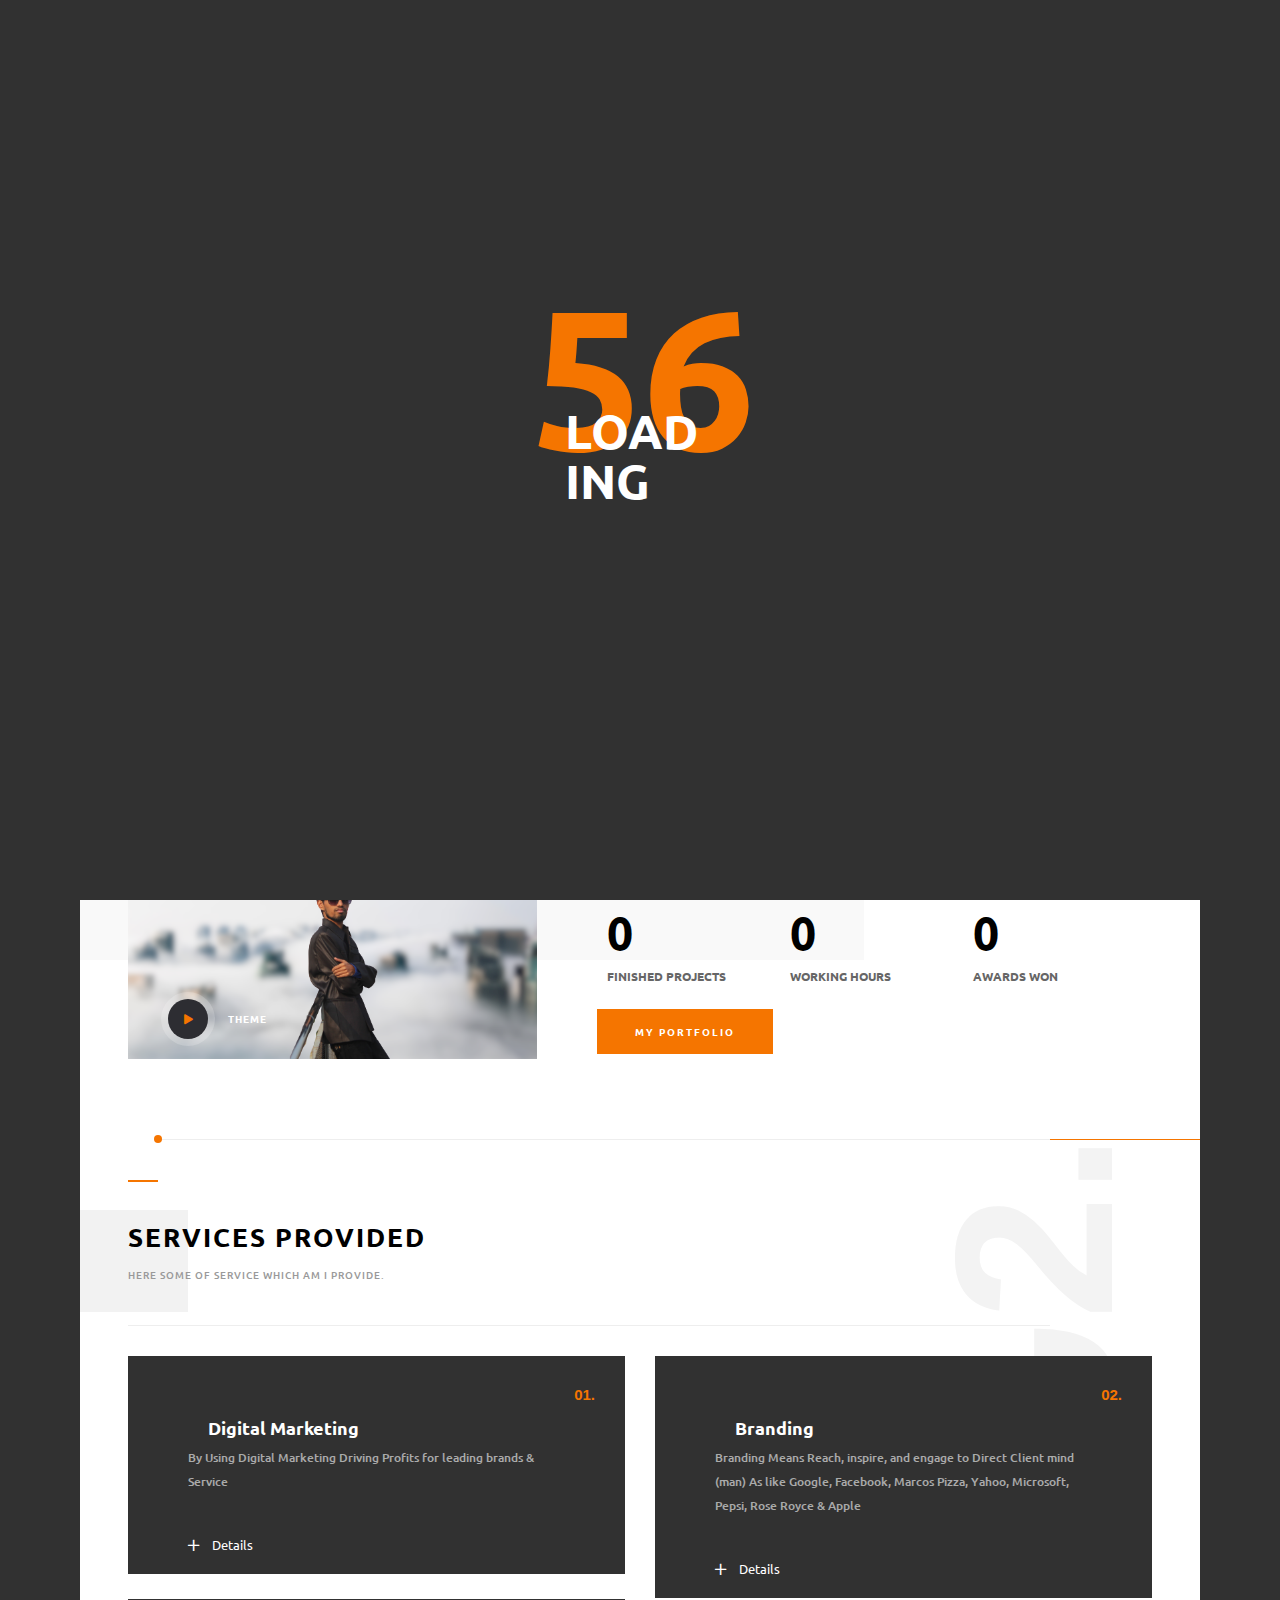
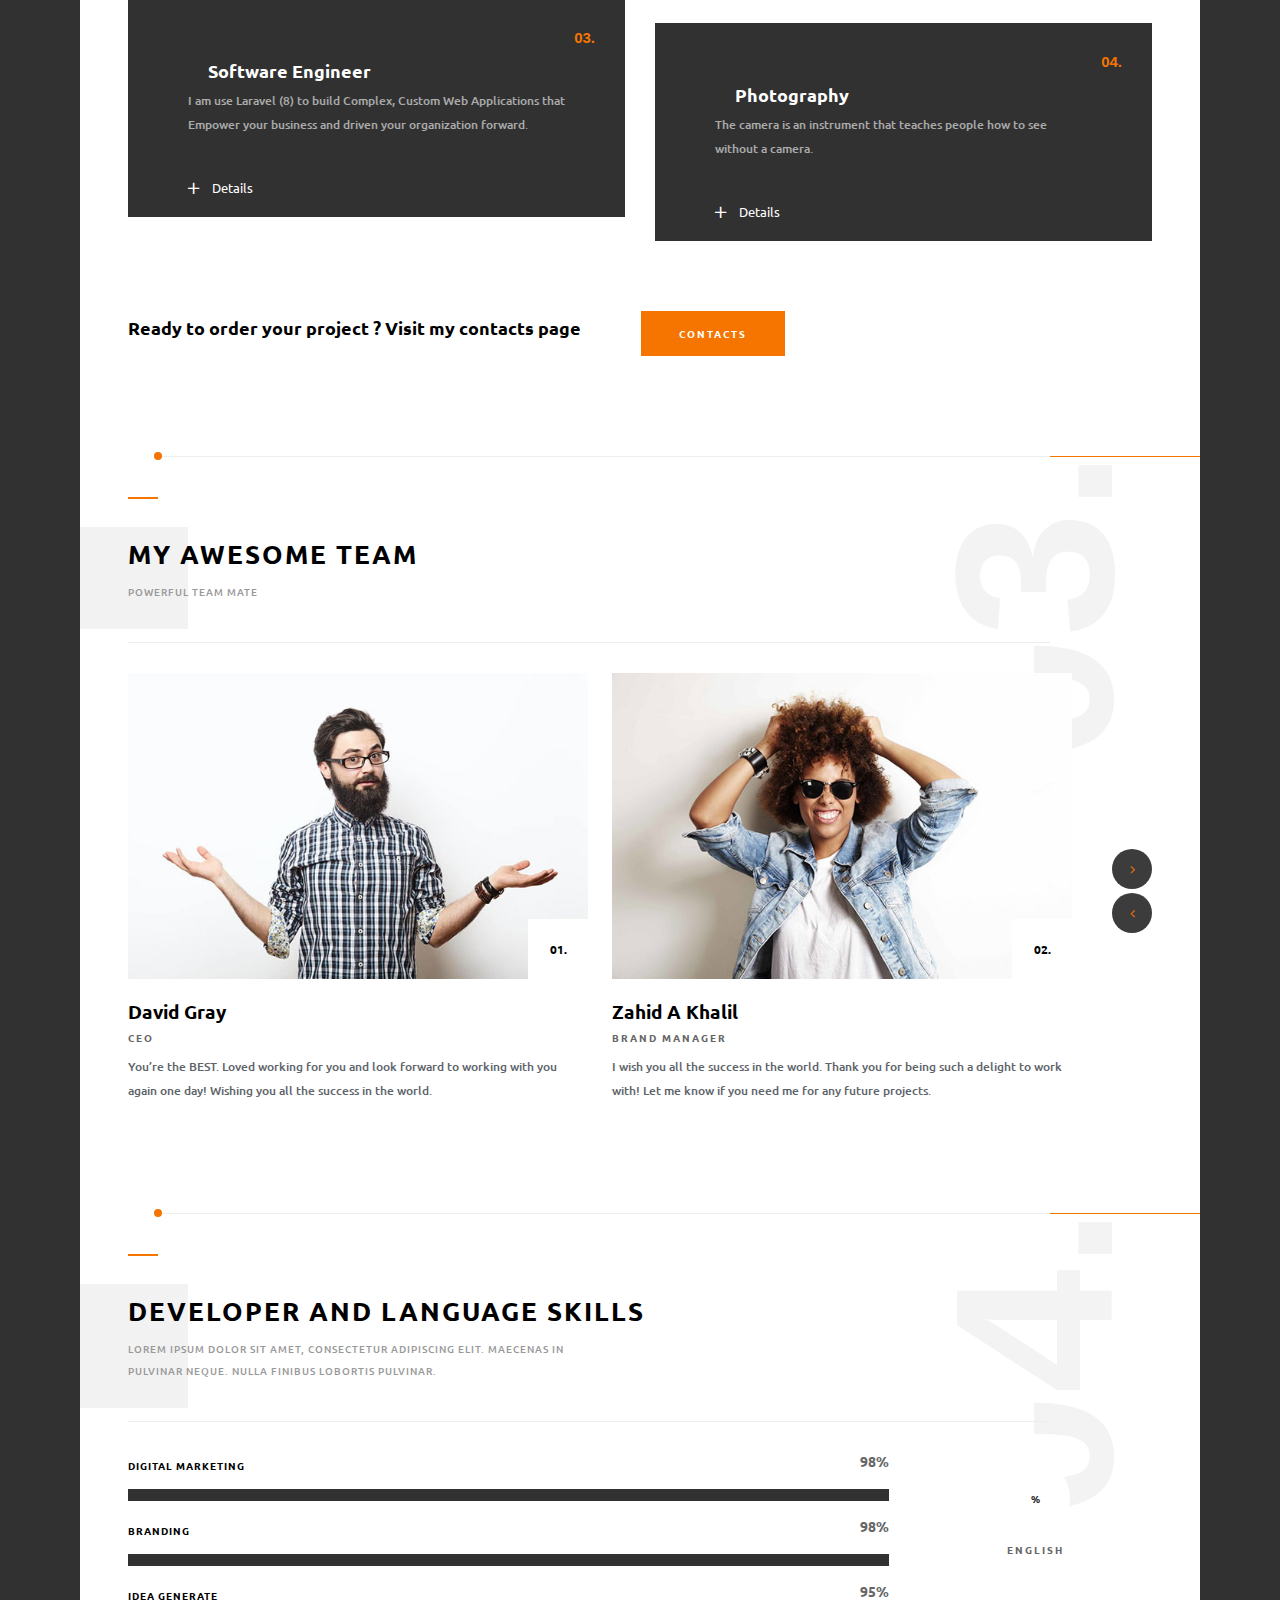
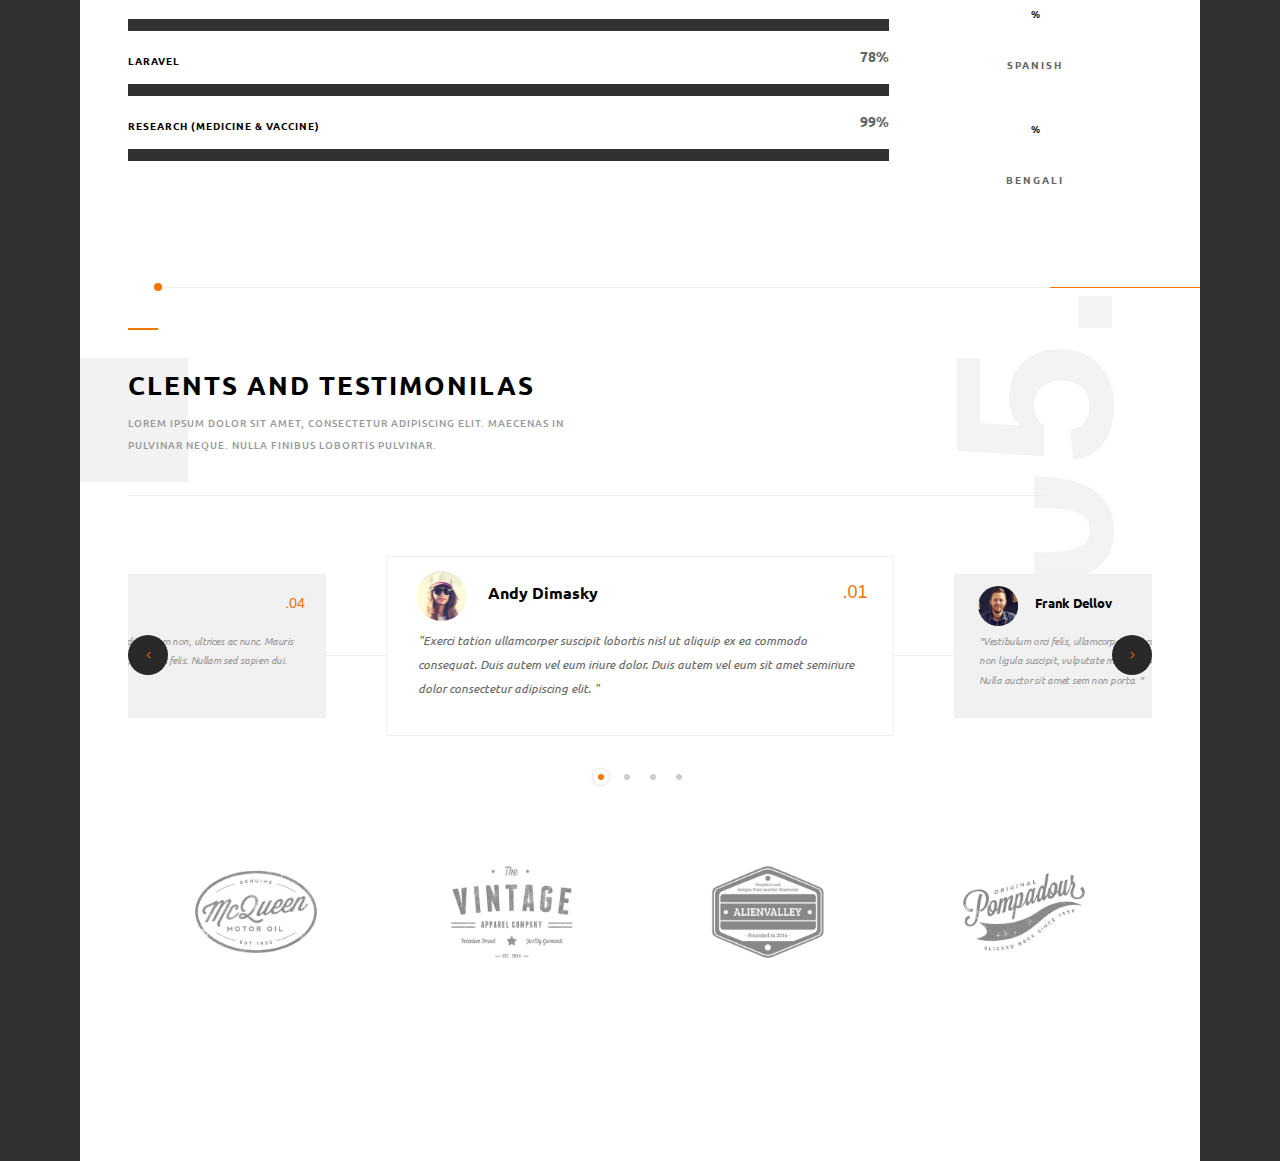
==== commit ad5a1056: "New CSS File Added" ====
--- a/about.html
+++ b/about.html
@@ -6,565 +6,19 @@
 <meta http-equiv="content-type" content="text/html;charset=UTF-8" /><!-- /Added by HTTrack -->
 
 <head>
-    <
     <meta charset="UTF-8">
     <meta name="viewport"
         content="width=device-width, initial-scale=1.0, minimum-scale=1.0, maximum-scale=1.0, user-scalable=no">
-    <title>About - Shahid Mahmum</title>    
-
- 
-    <style type="text/css">
-        img.wp-smiley,
-        img.emoji {
-            display: inline !important;
-            border: none !important;
-            box-shadow: none !important;
-            height: 1em !important;
-            width: 1em !important;
-            margin: 0 .07em !important;
-            vertical-align: -0.1em !important;
-            background: none !important;
-            padding: 0 !important;
-        }
-    </style>
-
-    <style id='wp-block-library-theme-inline-css' type='text/css'>
-        #start-resizable-editor-section {
-            display: none
-        }
-
-        .wp-block-audio figcaption {
-            color: #555;
-            font-size: 13px;
-            text-align: center
-        }
-
-        .is-dark-theme .wp-block-audio figcaption {
-            color: hsla(0, 0%, 100%, .65)
-        }
-
-        .wp-block-code {
-            font-family: Menlo, Consolas, monaco, monospace;
-            color: #1e1e1e;
-            padding: .8em 1em;
-            border: 1px solid #ddd;
-            border-radius: 4px
-        }
-
-        .wp-block-embed figcaption {
-            color: #555;
-            font-size: 13px;
-            text-align: center
-        }
-
-        .is-dark-theme .wp-block-embed figcaption {
-            color: hsla(0, 0%, 100%, .65)
-        }
-
-        .blocks-gallery-caption {
-            color: #555;
-            font-size: 13px;
-            text-align: center
-        }
-
-        .is-dark-theme .blocks-gallery-caption {
-            color: hsla(0, 0%, 100%, .65)
-        }
-
-        .wp-block-image figcaption {
-            color: #555;
-            font-size: 13px;
-            text-align: center
-        }
-
-        .is-dark-theme .wp-block-image figcaption {
-            color: hsla(0, 0%, 100%, .65)
-        }
-
-        .wp-block-pullquote {
-            border-top: 4px solid;
-            border-bottom: 4px solid;
-            margin-bottom: 1.75em;
-            color: currentColor
-        }
-
-        .wp-block-pullquote__citation,
-        .wp-block-pullquote cite,
-        .wp-block-pullquote footer {
-            color: currentColor;
-            text-transform: uppercase;
-            font-size: .8125em;
-            font-style: normal
-        }
-
-        .wp-block-quote {
-            border-left: .25em solid;
-            margin: 0 0 1.75em;
-            padding-left: 1em
-        }
-
-        .wp-block-quote cite,
-        .wp-block-quote footer {
-            color: currentColor;
-            font-size: .8125em;
-            position: relative;
-            font-style: normal
-        }
-
-        .wp-block-quote.has-text-align-right {
-            border-left: none;
-            border-right: .25em solid;
-            padding-left: 0;
-            padding-right: 1em
-        }
-
-        .wp-block-quote.has-text-align-center {
-            border: none;
-            padding-left: 0
-        }
-
-        .wp-block-quote.is-large,
-        .wp-block-quote.is-style-large {
-            border: none
-        }
-
-        .wp-block-search .wp-block-search__label {
-            font-weight: 700
-        }
-
-        .wp-block-group.has-background {
-            padding: 1.25em 2.375em;
-            margin-top: 0;
-            margin-bottom: 0
-        }
-
-        .wp-block-separator {
-            border: none;
-            border-bottom: 2px solid;
-            margin-left: auto;
-            margin-right: auto;
-            opacity: .4
-        }
-
-        .wp-block-separator:not(.is-style-wide):not(.is-style-dots) {
-            width: 100px
-        }
-
-        .wp-block-separator.has-background:not(.is-style-dots) {
-            border-bottom: none;
-            height: 1px
-        }
-
-        .wp-block-separator.has-background:not(.is-style-wide):not(.is-style-dots) {
-            height: 2px
-        }
-
-        .wp-block-table thead {
-            border-bottom: 3px solid
-        }
-
-        .wp-block-table tfoot {
-            border-top: 3px solid
-        }
-
-        .wp-block-table td,
-        .wp-block-table th {
-            padding: .5em;
-            border: 1px solid;
-            word-break: normal
-        }
-
-        .wp-block-table figcaption {
-            color: #555;
-            font-size: 13px;
-            text-align: center
-        }
-
-        .is-dark-theme .wp-block-table figcaption {
-            color: hsla(0, 0%, 100%, .65)
-        }
-
-        .wp-block-video figcaption {
-            color: #555;
-            font-size: 13px;
-            text-align: center
-        }
-
-        .is-dark-theme .wp-block-video figcaption {
-            color: hsla(0, 0%, 100%, .65)
-        }
-
-        .wp-block-template-part.has-background {
-            padding: 1.25em 2.375em;
-            margin-top: 0;
-            margin-bottom: 0
-        }
-
-        #end-resizable-editor-section {
-            display: none
-        }
-    </style>     
- 
-    <style type="text/css">
-        .recentcomments a {
-            display: inline !important;
-            padding: 0 !important;
-            margin: 0 !important;
-        }
-    </style>
-    <meta name="generator" content="Powered by WPBakery Page Builder - drag and drop page builder for WordPress." />
-    <meta name="generator"
-        content="Powered by Slider Revolution 6.4.11 - responsive, Mobile-Friendly Slider Plugin for WordPress with comfortable drag and drop interface." />
-    <script type="text/javascript">function setREVStartSize(e) {
-            //window.requestAnimationFrame(function() {				 
-            window.RSIW = window.RSIW === undefined ? window.innerWidth : window.RSIW;
-            window.RSIH = window.RSIH === undefined ? window.innerHeight : window.RSIH;
-            try {
-                var pw = document.getElementById(e.c).parentNode.offsetWidth,
-                    newh;
-                pw = pw === 0 || isNaN(pw) ? window.RSIW : pw;
-                e.tabw = e.tabw === undefined ? 0 : parseInt(e.tabw);
-                e.thumbw = e.thumbw === undefined ? 0 : parseInt(e.thumbw);
-                e.tabh = e.tabh === undefined ? 0 : parseInt(e.tabh);
-                e.thumbh = e.thumbh === undefined ? 0 : parseInt(e.thumbh);
-                e.tabhide = e.tabhide === undefined ? 0 : parseInt(e.tabhide);
-                e.thumbhide = e.thumbhide === undefined ? 0 : parseInt(e.thumbhide);
-                e.mh = e.mh === undefined || e.mh == "" || e.mh === "auto" ? 0 : parseInt(e.mh, 0);
-                if (e.layout === "fullscreen" || e.l === "fullscreen")
-                    newh = Math.max(e.mh, window.RSIH);
-                else {
-                    e.gw = Array.isArray(e.gw) ? e.gw : [e.gw];
-                    for (var i in e.rl) if (e.gw[i] === undefined || e.gw[i] === 0) e.gw[i] = e.gw[i - 1];
-                    e.gh = e.el === undefined || e.el === "" || (Array.isArray(e.el) && e.el.length == 0) ? e.gh : e.el;
-                    e.gh = Array.isArray(e.gh) ? e.gh : [e.gh];
-                    for (var i in e.rl) if (e.gh[i] === undefined || e.gh[i] === 0) e.gh[i] = e.gh[i - 1];
-
-                    var nl = new Array(e.rl.length),
-                        ix = 0,
-                        sl;
-                    e.tabw = e.tabhide >= pw ? 0 : e.tabw;
-                    e.thumbw = e.thumbhide >= pw ? 0 : e.thumbw;
-                    e.tabh = e.tabhide >= pw ? 0 : e.tabh;
-                    e.thumbh = e.thumbhide >= pw ? 0 : e.thumbh;
-                    for (var i in e.rl) nl[i] = e.rl[i] < window.RSIW ? 0 : e.rl[i];
-                    sl = nl[0];
-                    for (var i in nl) if (sl > nl[i] && nl[i] > 0) { sl = nl[i]; ix = i; }
-                    var m = pw > (e.gw[ix] + e.tabw + e.thumbw) ? 1 : (pw - (e.tabw + e.thumbw)) / (e.gw[ix]);
-                    newh = (e.gh[ix] * m) + (e.tabh + e.thumbh);
-                }
-                if (window.rs_init_css === undefined) window.rs_init_css = document.head.appendChild(document.createElement("style"));
-                document.getElementById(e.c).height = newh + "px";
-                window.rs_init_css.innerHTML += "#" + e.c + "_wrapper { height: " + newh + "px }";
-            } catch (e) {
-                console.log("Failure at Presize of Slider:" + e)
-            }
-            //});
-        };</script>
-    <style id="zonar-dynamic-css" title="dynamic-css" class="redux-options-output">
-        body {
-            font-family: Ubuntu;
-            font-display: swap;
-        }
-
-        p,
-        .main-about-text-area {
-            font-family: Ubuntu;
-            font-display: swap;
-        }
-
-        .loading-text-container {
-            font-family: Ubuntu;
-            font-display: swap;
-        }
-
-        .btn,
-        .vc-section button,
-        .custom-form button,
-        .vc-section input[type=submit] {
-            font-family: Ubuntu;
-            font-display: swap;
-        }
-
-        .start-btn {
-            font-family: Ubuntu;
-            font-display: swap;
-        }
-
-        .page-subtitle {
-            font-family: Ubuntu;
-            font-display: swap;
-        }
-
-        .menu-button-text,
-        .share-btn span {
-            font-family: Ubuntu;
-            font-display: swap;
-        }
-
-        .ns-text-logo {
-            font-family: Ubuntu;
-            font-display: swap;
-        }
-
-        .sliding-menu a {
-            font-family: Ubuntu;
-            font-display: swap;
-        }
-
-        .sliding-menu a:hover {
-            font-family: Ubuntu;
-            font-display: swap;
-        }
-
-        .current-menu-parent>a,
-        .current-menu-item>a {
-            font-family: Ubuntu;
-            font-display: swap;
-        }
-
-        .header-contacts li,
-        .contacts-btn {
-            font-family: Ubuntu;
-            font-display: swap;
-        }
-
-        .page-scroll-nav_wrap li a,
-        .fixed-bottom-panel .gallery-filters a,
-        .pagination a {
-            font-family: Ubuntu;
-            font-display: swap;
-        }
-
-        .half-hero-wrap h1,
-        .hhw-vis.half-hero-wrap h1 {
-            font-family: Ubuntu;
-            font-display: swap;
-        }
-
-        .half-hero-wrap h4 {
-            font-family: Ubuntu;
-            font-display: swap;
-        }
-
-        .grid-carousel-title h3,
-        .grid-carousel-title h3 a {
-            font-family: Ubuntu;
-            font-display: swap;
-        }
-
-        .grid-carousel-title h4 {
-            font-family: Ubuntu;
-            font-display: swap;
-        }
-
-        .hhw_header {
-            font-family: Ubuntu;
-            font-display: swap;
-        }
-
-        .hero-decor-numb {
-            font-family: Ubuntu;
-            font-display: swap;
-        }
-
-        .hero-facts-wrap .inline-facts h6 {
-            font-family: Ubuntu;
-            font-display: swap;
-        }
-
-        .hero-facts-wrap .num {
-            font-family: Ubuntu;
-            font-display: swap;
-        }
-
-        .hero_promo-title h4 {
-            font-family: Ubuntu;
-            font-display: swap;
-        }
-
-        .hero_promo-title p {
-            font-family: Ubuntu;
-            font-display: swap;
-        }
-
-        .fixed-column-wrap_title h2 {
-            font-family: Ubuntu;
-            font-display: swap;
-        }
-
-        .fixed-column-wrap_title p {
-            font-family: Ubuntu;
-            font-display: swap;
-        }
-
-        .scroll-notifer {
-            font-family: Ubuntu;
-            font-display: swap;
-        }
-
-        .contact-details-title h2 {
-            font-family: Ubuntu;
-            font-display: swap;
-        }
-
-        .contact-details ul li span {
-            font-family: Ubuntu;
-            font-display: swap;
-        }
-
-        .contact-details ul li,
-        .contact-details ul li a {
-            font-family: Ubuntu;
-            font-display: swap;
-        }
-
-        .blog-btn {
-            font-family: Ubuntu;
-            font-display: swap;
-        }
-
-        .blog-btn-filter ul li a {
-            font-family: Ubuntu;
-            font-display: swap;
-        }
-
-        .post-det h3,
-        .post-det h3 a {
-            font-family: Ubuntu;
-            font-display: swap;
-        }
-
-        .post-header span,
-        .post-header a {
-            font-family: Ubuntu;
-            font-display: swap;
-        }
-
-        .post-link {
-            font-family: Ubuntu;
-            font-display: swap;
-        }
-
-        .section-title h3 {
-            font-family: Ubuntu;
-            font-display: swap;
-        }
-
-        .section-title p {
-            font-family: Ubuntu;
-            font-display: swap;
-        }
-
-        .inline-facts-wrap h6 {
-            font-family: Ubuntu;
-            font-display: swap;
-        }
-
-        .inline-facts-wrap .num {
-            font-family: Ubuntu;
-            font-display: swap;
-        }
-
-        .team-info h3 {
-            font-family: Ubuntu;
-            font-display: swap;
-        }
-
-        .team-info h4 {
-            font-family: Ubuntu;
-            font-display: swap;
-        }
-
-        .team-box p {
-            font-family: Ubuntu;
-            font-display: swap;
-        }
-
-        .testimonilas-text h3 {
-            font-family: Ubuntu;
-            font-display: swap;
-        }
-
-        .testimonilas-text p {
-            font-family: Ubuntu;
-            font-display: swap;
-        }
-
-        .custom-skillbar-title span {
-            font-family: Ubuntu;
-            font-display: swap;
-        }
-
-        .skill-bar-percent {
-            font-family: Ubuntu;
-            font-display: swap;
-        }
-
-        .piechart-holder h4 {
-            font-family: Ubuntu;
-            font-display: swap;
-        }
-
-        .main-about h2 {
-            font-family: Ubuntu;
-            font-display: swap;
-        }
-
-        .process-details h4 {
-            font-family: Ubuntu;
-            font-display: swap;
-        }
-
-        .show-phdc span {
-            font-family: Ubuntu;
-            font-display: swap;
-        }
-
-        .pdcw_list li {
-            font-family: Ubuntu;
-            font-display: swap;
-        }
-
-        .srv-link-text h4 {
-            font-family: Ubuntu;
-            font-display: swap;
-        }
-
-        .accordion a.toggle {
-            font-family: Ubuntu;
-            font-display: swap;
-        }
-
-        .accordion-inner,
-        .accordion-inner p {
-            font-family: Ubuntu;
-            font-display: swap;
-        }
-
-        .project-details ul li,
-        .project-details ul:after {
-            font-family: Ubuntu;
-            font-display: swap;
-        }
-
-        .pr-subtitle {
-            font-family: Ubuntu;
-            font-display: swap;
-        }
-    </style>
-    <style type="text/css" class="zonar-custom-dynamic-css">
-
-    </style>
-
-
-    <noscript>
-        <style>
-            .wpb_animate_when_almost_visible {
-                opacity: 1;
-            }
-        </style>
-    </noscript>
-
+    <title>About - Shahid Mahmum</title>
+
+
+    <link rel="preload" as="style"
+        href="https://fonts.googleapis.com/css?family=Ubuntu&amp;display=swap&amp;ver=1625292516" />
+    <link rel="stylesheet" href="https://fonts.googleapis.com/css?family=Ubuntu&amp;display=swap&amp;ver=1625292516"
+        media="print" onload="this.media='all'">
+
+
+    <link rel="stylesheet" href="https://fonts.googleapis.com/css?family=Ubuntu&amp;display=swap&amp;ver=1625292516" />
 
 
     <!-- -------------------Custom CSS-------------------- -->
@@ -572,6 +26,7 @@
     <link rel="stylesheet" href="./assets/css/stylec8d8.css">
     <link rel="stylesheet" href="./assets/css/colorc8d8.css">
     <link rel="stylesheet" href="./assets/css/js_composer.min31dc.css">
+    <link rel="stylesheet" href="./assets/css/headstyles.css">
 
 
 </head>
@@ -734,8 +189,7 @@
                                         <!--ms_item-->
                                         <div class="swiper-slide">
                                             <div class="ms-item_fs fl-wrap">
-                                                <div class="bg par-elem"
-                                                    data-bg="./assets/images/S-Mahmum.jpg">
+                                                <div class="bg par-elem" data-bg="./assets/images/S-Mahmum.jpg">
                                                 </div>
                                             </div>
                                         </div>
@@ -743,8 +197,7 @@
                                         <!--ms_item-->
                                         <div class="swiper-slide">
                                             <div class="ms-item_fs fl-wrap">
-                                                <div class="bg par-elem"
-                                                    data-bg="./assets/images/Tour-Picture.png">
+                                                <div class="bg par-elem" data-bg="./assets/images/Tour-Picture.png">
                                                 </div>
                                             </div>
                                         </div>
@@ -868,7 +321,7 @@
                                                     </div>
                                                     <div class="clear"></div>
                                                     <div class="main-about fl-wrap"><a
-                                                            href="../portfolio/concept/index.html"
+                                                            href="./portfolio.html"
                                                             class="ajax  btn  color-bg  fl-btn"><span>My
                                                                 Portfolio</span></a></div>
                                                 </div>
@@ -1055,7 +508,7 @@
                                                                     <div class="srv-link-text fl-wrap">
                                                                         <h4>Ready to order your project ? Visit my
                                                                             contacts page</h4><a
-                                                                            href="http://webredox.net/demo/wp/zonar/contacts/"
+                                                                            href="./contacts.html"
                                                                             class="btn  color-bg  fl-btn ajax"
                                                                             target="_self"><span>Contacts</span></a>
                                                                     </div>
@@ -1509,6 +962,7 @@
         crossorigin="anonymous" referrerpolicy="no-referrer"></script>
 
     <!-- ------------------ Custom JS -------------------- -->
+    <script src="./assets/js/req-animate.js"></script>
     <script src="./assets/js/plugins5152.js"></script>
     <script src="./assets/js/scripts5152.js"></script>
     <script src="./assets/js/swiper.min5152.js"></script>
--- a/assets/css/headstyles.css
+++ b/assets/css/headstyles.css
@@ -0,0 +1,493 @@
+img.wp-smiley,
+img.emoji {
+    display: inline !important;
+    border: none !important;
+    box-shadow: none !important;
+    height: 1em !important;
+    width: 1em !important;
+    margin: 0 .07em !important;
+    vertical-align: -0.1em !important;
+    background: none !important;
+    padding: 0 !important;
+}
+
+
+#start-resizable-editor-section {
+    display: none
+}
+
+.wp-block-audio figcaption {
+    color: #555;
+    font-size: 13px;
+    text-align: center
+}
+
+.is-dark-theme .wp-block-audio figcaption {
+    color: hsla(0, 0%, 100%, .65)
+}
+
+.wp-block-code {
+    font-family: Menlo, Consolas, monaco, monospace;
+    color: #1e1e1e;
+    padding: .8em 1em;
+    border: 1px solid #ddd;
+    border-radius: 4px
+}
+
+.wp-block-embed figcaption {
+    color: #555;
+    font-size: 13px;
+    text-align: center
+}
+
+.is-dark-theme .wp-block-embed figcaption {
+    color: hsla(0, 0%, 100%, .65)
+}
+
+.blocks-gallery-caption {
+    color: #555;
+    font-size: 13px;
+    text-align: center
+}
+
+.is-dark-theme .blocks-gallery-caption {
+    color: hsla(0, 0%, 100%, .65)
+}
+
+.wp-block-image figcaption {
+    color: #555;
+    font-size: 13px;
+    text-align: center
+}
+
+.is-dark-theme .wp-block-image figcaption {
+    color: hsla(0, 0%, 100%, .65)
+}
+
+.wp-block-pullquote {
+    border-top: 4px solid;
+    border-bottom: 4px solid;
+    margin-bottom: 1.75em;
+    color: currentColor
+}
+
+.wp-block-pullquote__citation,
+.wp-block-pullquote cite,
+.wp-block-pullquote footer {
+    color: currentColor;
+    text-transform: uppercase;
+    font-size: .8125em;
+    font-style: normal
+}
+
+.wp-block-quote {
+    border-left: .25em solid;
+    margin: 0 0 1.75em;
+    padding-left: 1em
+}
+
+.wp-block-quote cite,
+.wp-block-quote footer {
+    color: currentColor;
+    font-size: .8125em;
+    position: relative;
+    font-style: normal
+}
+
+.wp-block-quote.has-text-align-right {
+    border-left: none;
+    border-right: .25em solid;
+    padding-left: 0;
+    padding-right: 1em
+}
+
+.wp-block-quote.has-text-align-center {
+    border: none;
+    padding-left: 0
+}
+
+.wp-block-quote.is-large,
+.wp-block-quote.is-style-large {
+    border: none
+}
+
+.wp-block-search .wp-block-search__label {
+    font-weight: 700
+}
+
+.wp-block-group.has-background {
+    padding: 1.25em 2.375em;
+    margin-top: 0;
+    margin-bottom: 0
+}
+
+.wp-block-separator {
+    border: none;
+    border-bottom: 2px solid;
+    margin-left: auto;
+    margin-right: auto;
+    opacity: .4
+}
+
+.wp-block-separator:not(.is-style-wide):not(.is-style-dots) {
+    width: 100px
+}
+
+.wp-block-separator.has-background:not(.is-style-dots) {
+    border-bottom: none;
+    height: 1px
+}
+
+.wp-block-separator.has-background:not(.is-style-wide):not(.is-style-dots) {
+    height: 2px
+}
+
+.wp-block-table thead {
+    border-bottom: 3px solid
+}
+
+.wp-block-table tfoot {
+    border-top: 3px solid
+}
+
+.wp-block-table td,
+.wp-block-table th {
+    padding: .5em;
+    border: 1px solid;
+    word-break: normal
+}
+
+.wp-block-table figcaption {
+    color: #555;
+    font-size: 13px;
+    text-align: center
+}
+
+.is-dark-theme .wp-block-table figcaption {
+    color: hsla(0, 0%, 100%, .65)
+}
+
+.wp-block-video figcaption {
+    color: #555;
+    font-size: 13px;
+    text-align: center
+}
+
+.is-dark-theme .wp-block-video figcaption {
+    color: hsla(0, 0%, 100%, .65)
+}
+
+.wp-block-template-part.has-background {
+    padding: 1.25em 2.375em;
+    margin-top: 0;
+    margin-bottom: 0
+}
+
+#end-resizable-editor-section {
+    display: none
+}
+
+.recentcomments a {
+    display: inline !important;
+    padding: 0 !important;
+    margin: 0 !important;
+}
+
+
+
+
+body {
+    font-family: Ubuntu;
+    font-display: swap;
+}
+
+p,
+.main-about-text-area {
+    font-family: Ubuntu;
+    font-display: swap;
+}
+
+.loading-text-container {
+    font-family: Ubuntu;
+    font-display: swap;
+}
+
+.btn,
+.vc-section button,
+.custom-form button,
+.vc-section input[type=submit] {
+    font-family: Ubuntu;
+    font-display: swap;
+}
+
+.start-btn {
+    font-family: Ubuntu;
+    font-display: swap;
+}
+
+.page-subtitle {
+    font-family: Ubuntu;
+    font-display: swap;
+}
+
+.menu-button-text,
+.share-btn span {
+    font-family: Ubuntu;
+    font-display: swap;
+}
+
+.ns-text-logo {
+    font-family: Ubuntu;
+    font-display: swap;
+}
+
+.sliding-menu a {
+    font-family: Ubuntu;
+    font-display: swap;
+}
+
+.sliding-menu a:hover {
+    font-family: Ubuntu;
+    font-display: swap;
+}
+
+.current-menu-parent>a,
+.current-menu-item>a {
+    font-family: Ubuntu;
+    font-display: swap;
+}
+
+.header-contacts li,
+.contacts-btn {
+    font-family: Ubuntu;
+    font-display: swap;
+}
+
+.page-scroll-nav_wrap li a,
+.fixed-bottom-panel .gallery-filters a,
+.pagination a {
+    font-family: Ubuntu;
+    font-display: swap;
+}
+
+.half-hero-wrap h1,
+.hhw-vis.half-hero-wrap h1 {
+    font-family: Ubuntu;
+    font-display: swap;
+}
+
+.half-hero-wrap h4 {
+    font-family: Ubuntu;
+    font-display: swap;
+}
+
+.grid-carousel-title h3,
+.grid-carousel-title h3 a {
+    font-family: Ubuntu;
+    font-display: swap;
+}
+
+.grid-carousel-title h4 {
+    font-family: Ubuntu;
+    font-display: swap;
+}
+
+.hhw_header {
+    font-family: Ubuntu;
+    font-display: swap;
+}
+
+.hero-decor-numb {
+    font-family: Ubuntu;
+    font-display: swap;
+}
+
+.hero-facts-wrap .inline-facts h6 {
+    font-family: Ubuntu;
+    font-display: swap;
+}
+
+.hero-facts-wrap .num {
+    font-family: Ubuntu;
+    font-display: swap;
+}
+
+.hero_promo-title h4 {
+    font-family: Ubuntu;
+    font-display: swap;
+}
+
+.hero_promo-title p {
+    font-family: Ubuntu;
+    font-display: swap;
+}
+
+.fixed-column-wrap_title h2 {
+    font-family: Ubuntu;
+    font-display: swap;
+}
+
+.fixed-column-wrap_title p {
+    font-family: Ubuntu;
+    font-display: swap;
+}
+
+.scroll-notifer {
+    font-family: Ubuntu;
+    font-display: swap;
+}
+
+.contact-details-title h2 {
+    font-family: Ubuntu;
+    font-display: swap;
+}
+
+.contact-details ul li span {
+    font-family: Ubuntu;
+    font-display: swap;
+}
+
+.contact-details ul li,
+.contact-details ul li a {
+    font-family: Ubuntu;
+    font-display: swap;
+}
+
+.blog-btn {
+    font-family: Ubuntu;
+    font-display: swap;
+}
+
+.blog-btn-filter ul li a {
+    font-family: Ubuntu;
+    font-display: swap;
+}
+
+.post-det h3,
+.post-det h3 a {
+    font-family: Ubuntu;
+    font-display: swap;
+}
+
+.post-header span,
+.post-header a {
+    font-family: Ubuntu;
+    font-display: swap;
+}
+
+.post-link {
+    font-family: Ubuntu;
+    font-display: swap;
+}
+
+.section-title h3 {
+    font-family: Ubuntu;
+    font-display: swap;
+}
+
+.section-title p {
+    font-family: Ubuntu;
+    font-display: swap;
+}
+
+.inline-facts-wrap h6 {
+    font-family: Ubuntu;
+    font-display: swap;
+}
+
+.inline-facts-wrap .num {
+    font-family: Ubuntu;
+    font-display: swap;
+}
+
+.team-info h3 {
+    font-family: Ubuntu;
+    font-display: swap;
+}
+
+.team-info h4 {
+    font-family: Ubuntu;
+    font-display: swap;
+}
+
+.team-box p {
+    font-family: Ubuntu;
+    font-display: swap;
+}
+
+.testimonilas-text h3 {
+    font-family: Ubuntu;
+    font-display: swap;
+}
+
+.testimonilas-text p {
+    font-family: Ubuntu;
+    font-display: swap;
+}
+
+.custom-skillbar-title span {
+    font-family: Ubuntu;
+    font-display: swap;
+}
+
+.skill-bar-percent {
+    font-family: Ubuntu;
+    font-display: swap;
+}
+
+.piechart-holder h4 {
+    font-family: Ubuntu;
+    font-display: swap;
+}
+
+.main-about h2 {
+    font-family: Ubuntu;
+    font-display: swap;
+}
+
+.process-details h4 {
+    font-family: Ubuntu;
+    font-display: swap;
+}
+
+.show-phdc span {
+    font-family: Ubuntu;
+    font-display: swap;
+}
+
+.pdcw_list li {
+    font-family: Ubuntu;
+    font-display: swap;
+}
+
+.srv-link-text h4 {
+    font-family: Ubuntu;
+    font-display: swap;
+}
+
+.accordion a.toggle {
+    font-family: Ubuntu;
+    font-display: swap;
+}
+
+.accordion-inner,
+.accordion-inner p {
+    font-family: Ubuntu;
+    font-display: swap;
+}
+
+.project-details ul li,
+.project-details ul:after {
+    font-family: Ubuntu;
+    font-display: swap;
+}
+
+.pr-subtitle {
+    font-family: Ubuntu;
+    font-display: swap;
+}
+
+.wpb_animate_when_almost_visible {
+    opacity: 1;
+}
+
